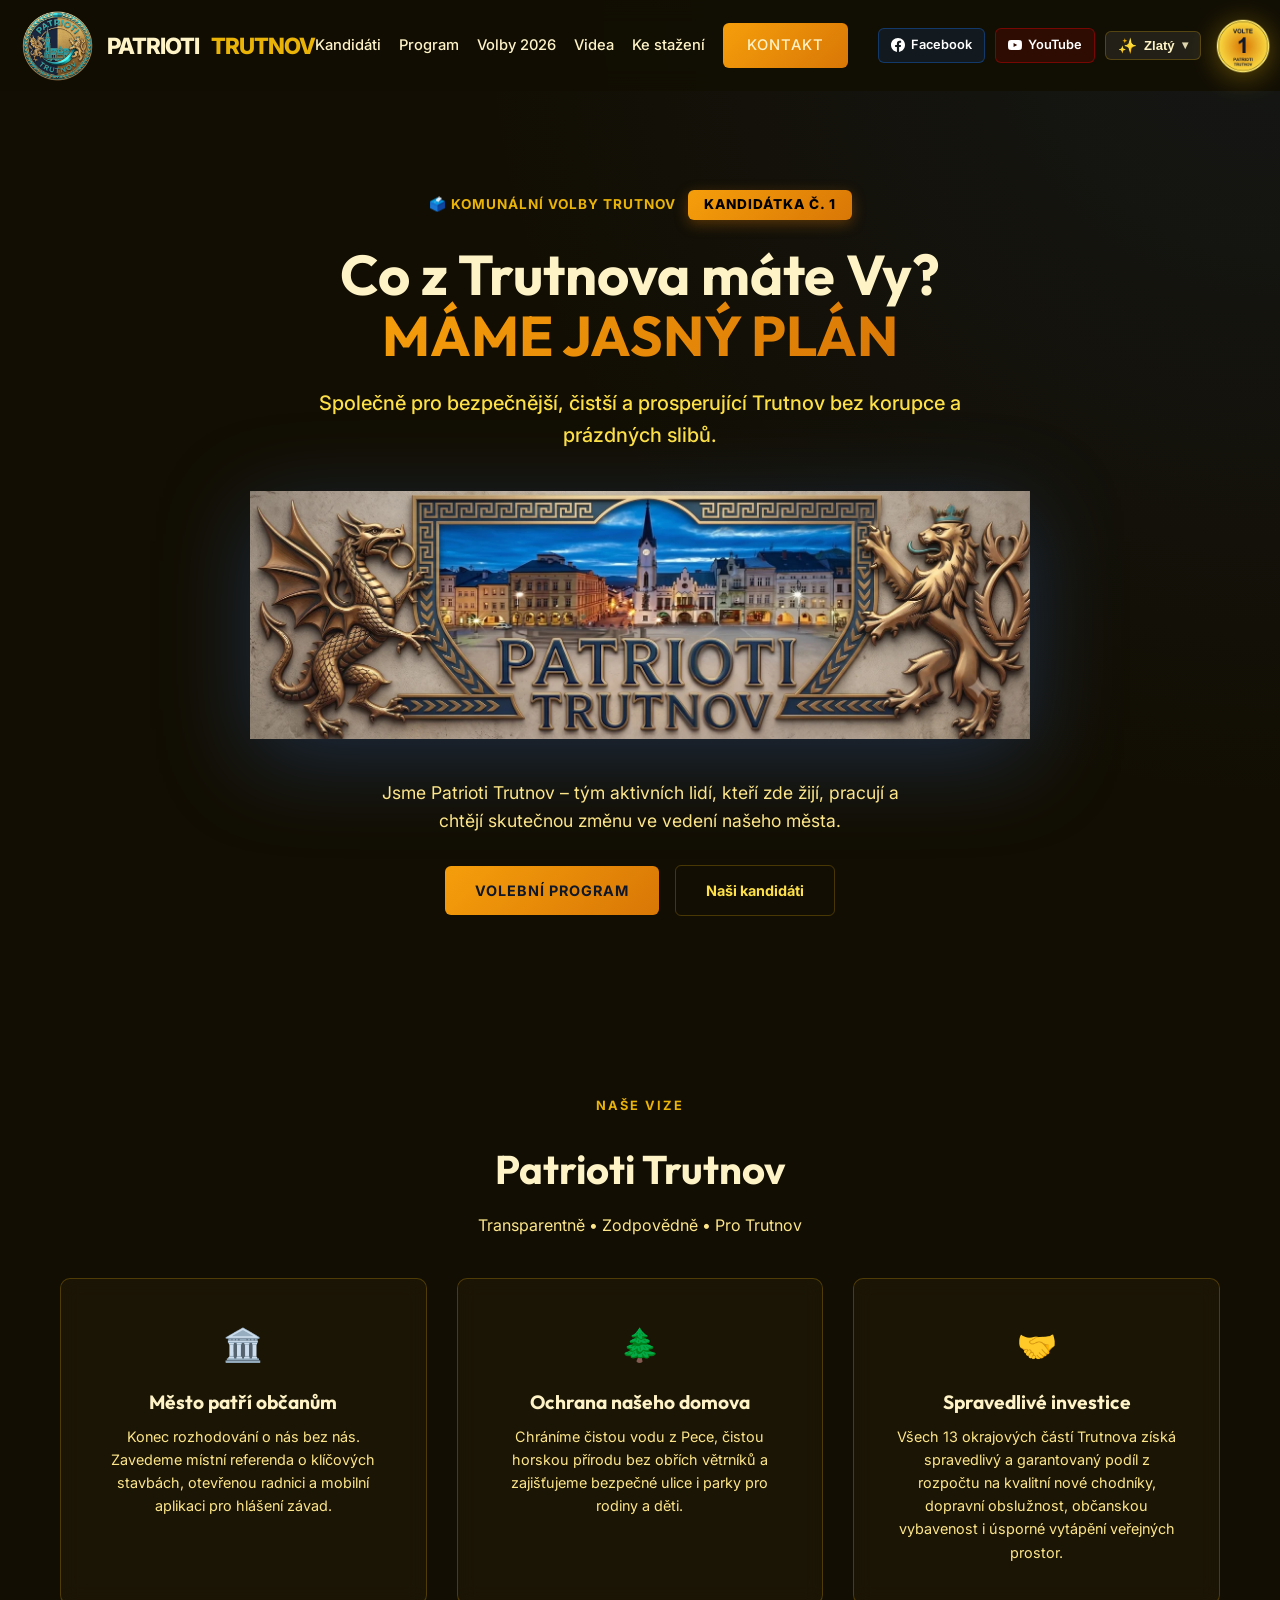
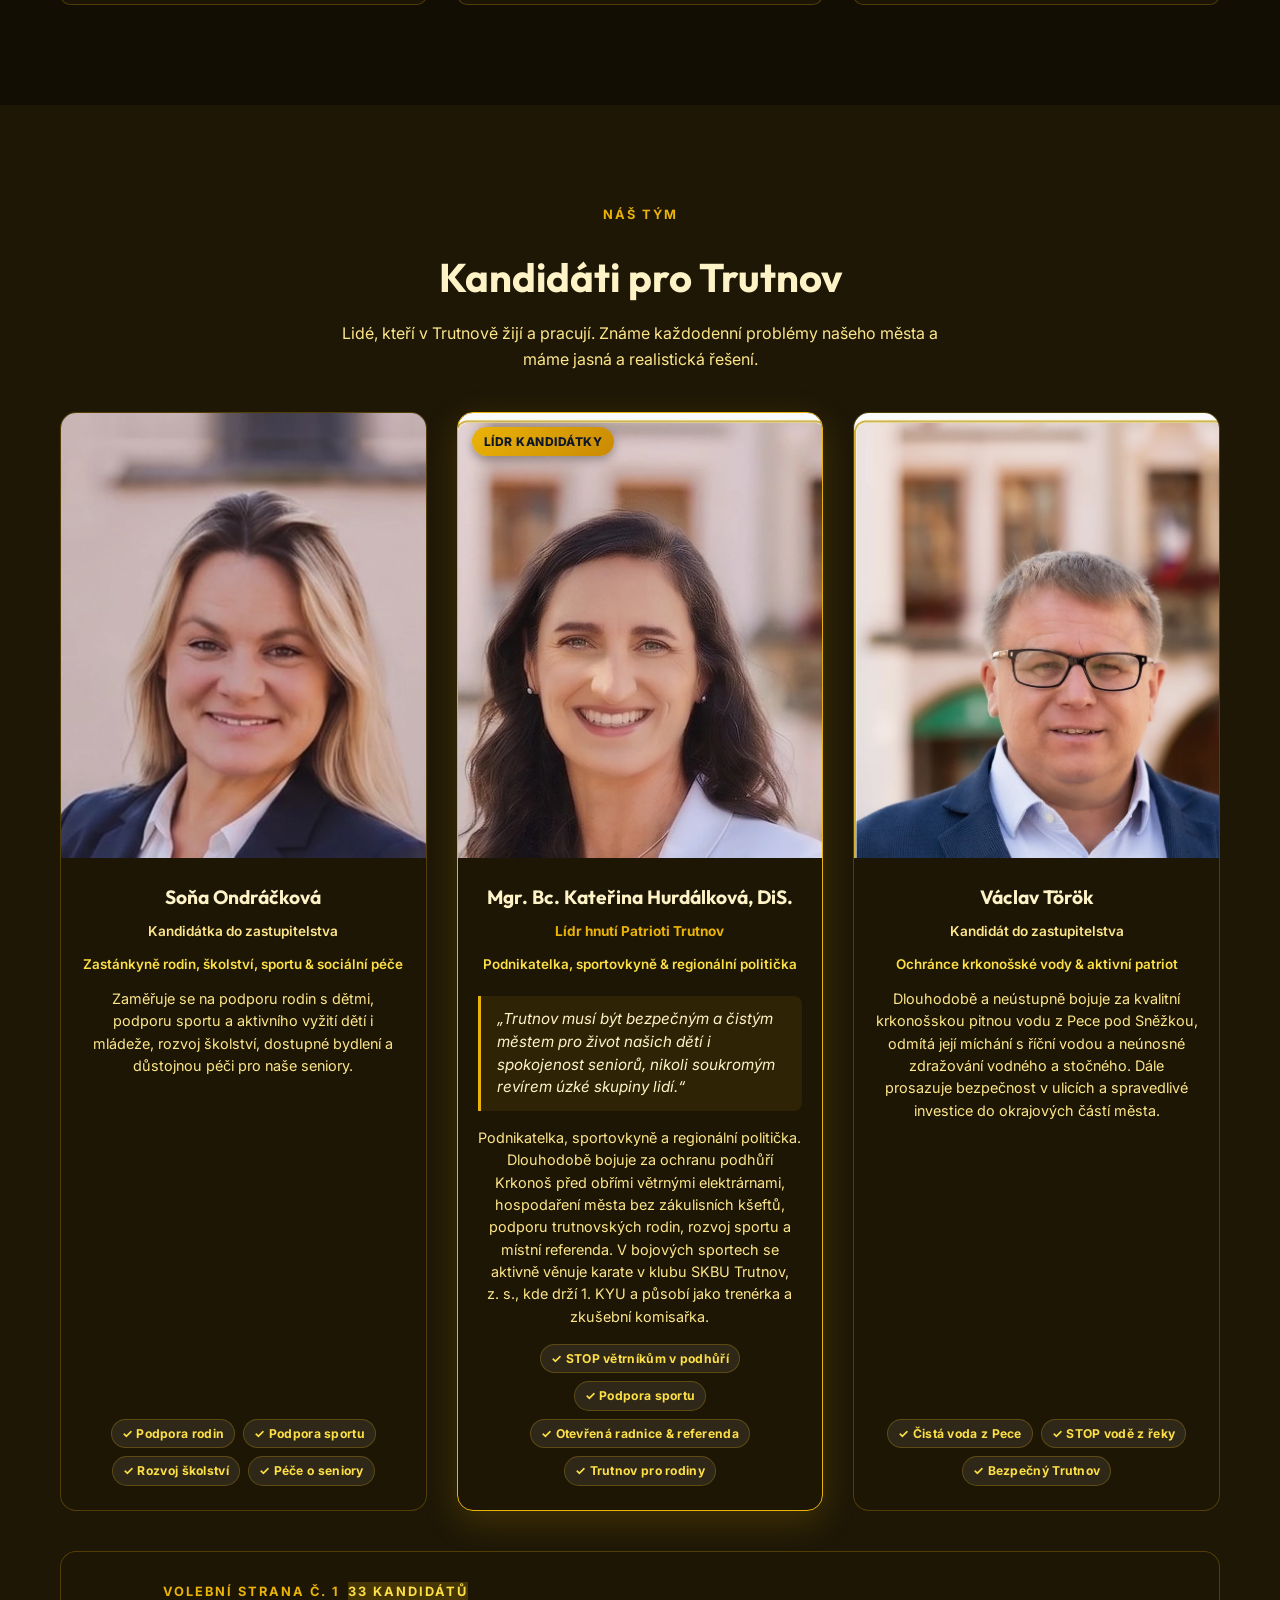
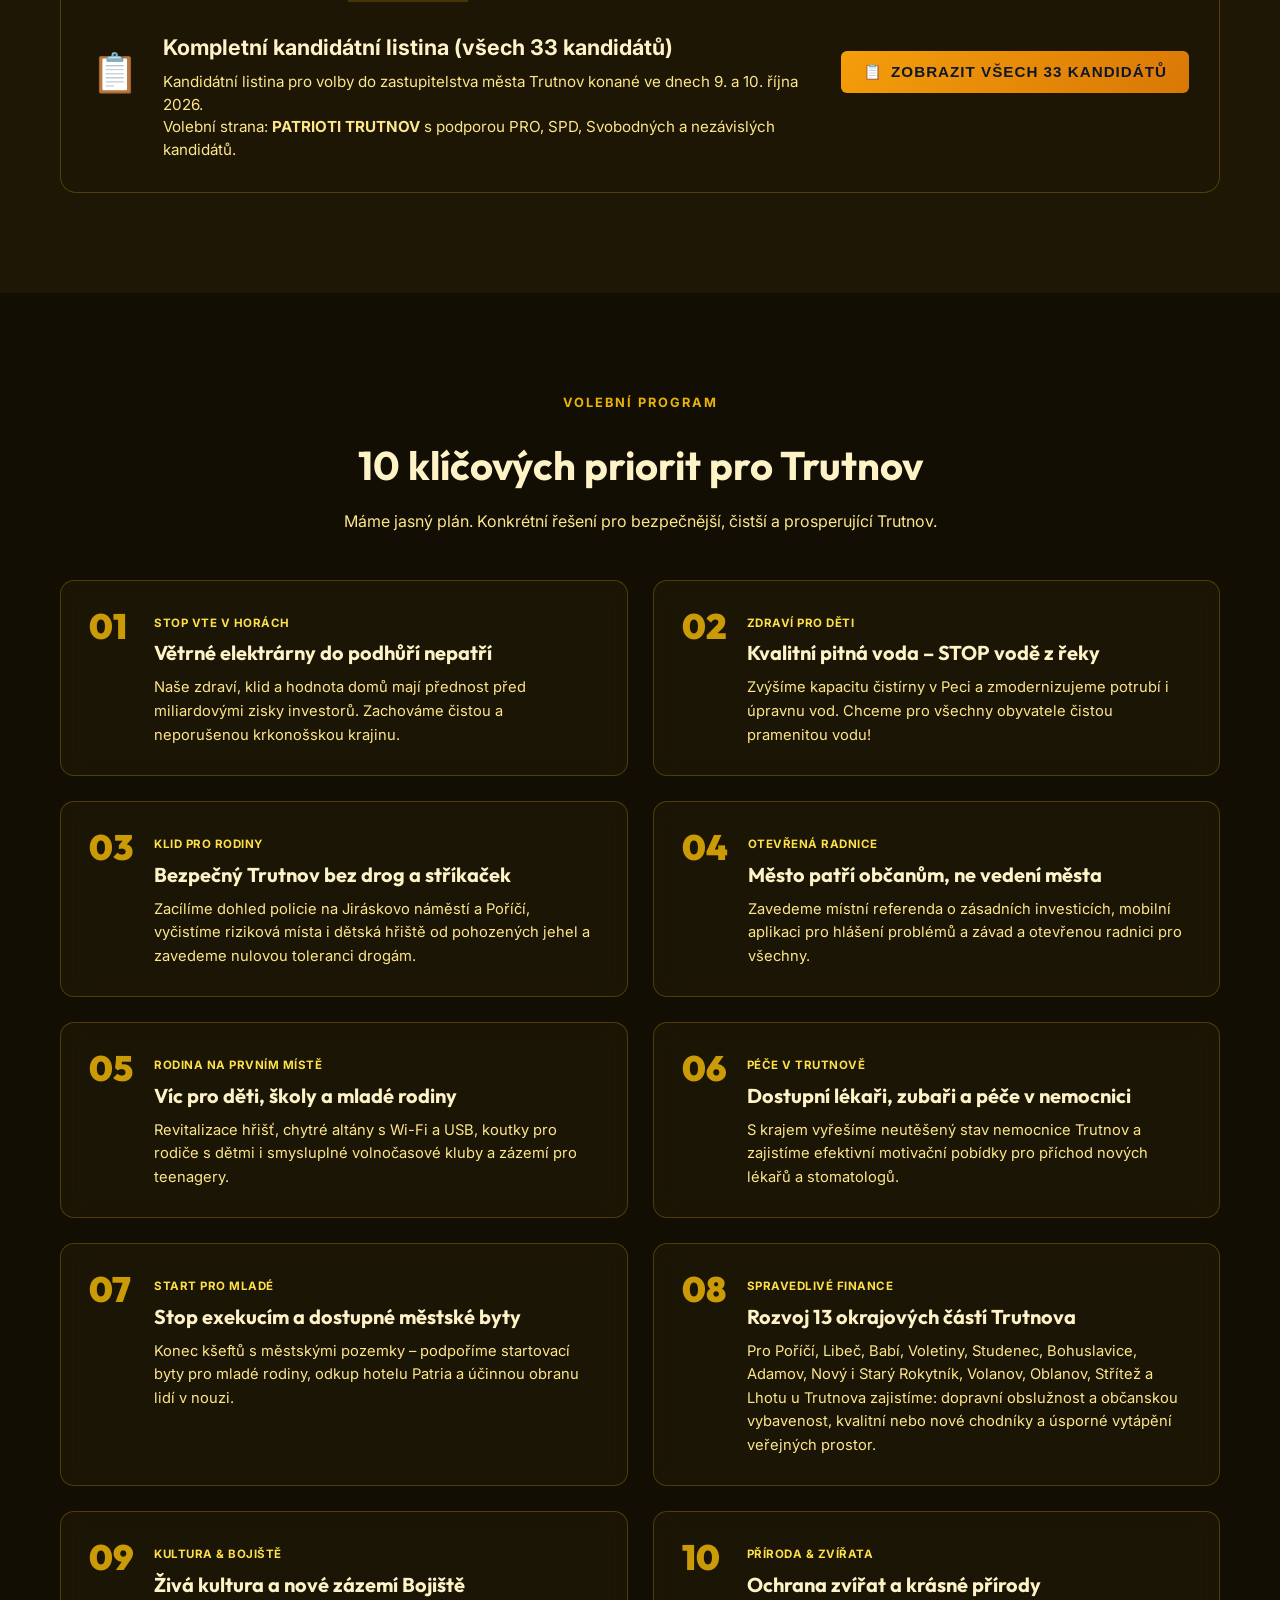
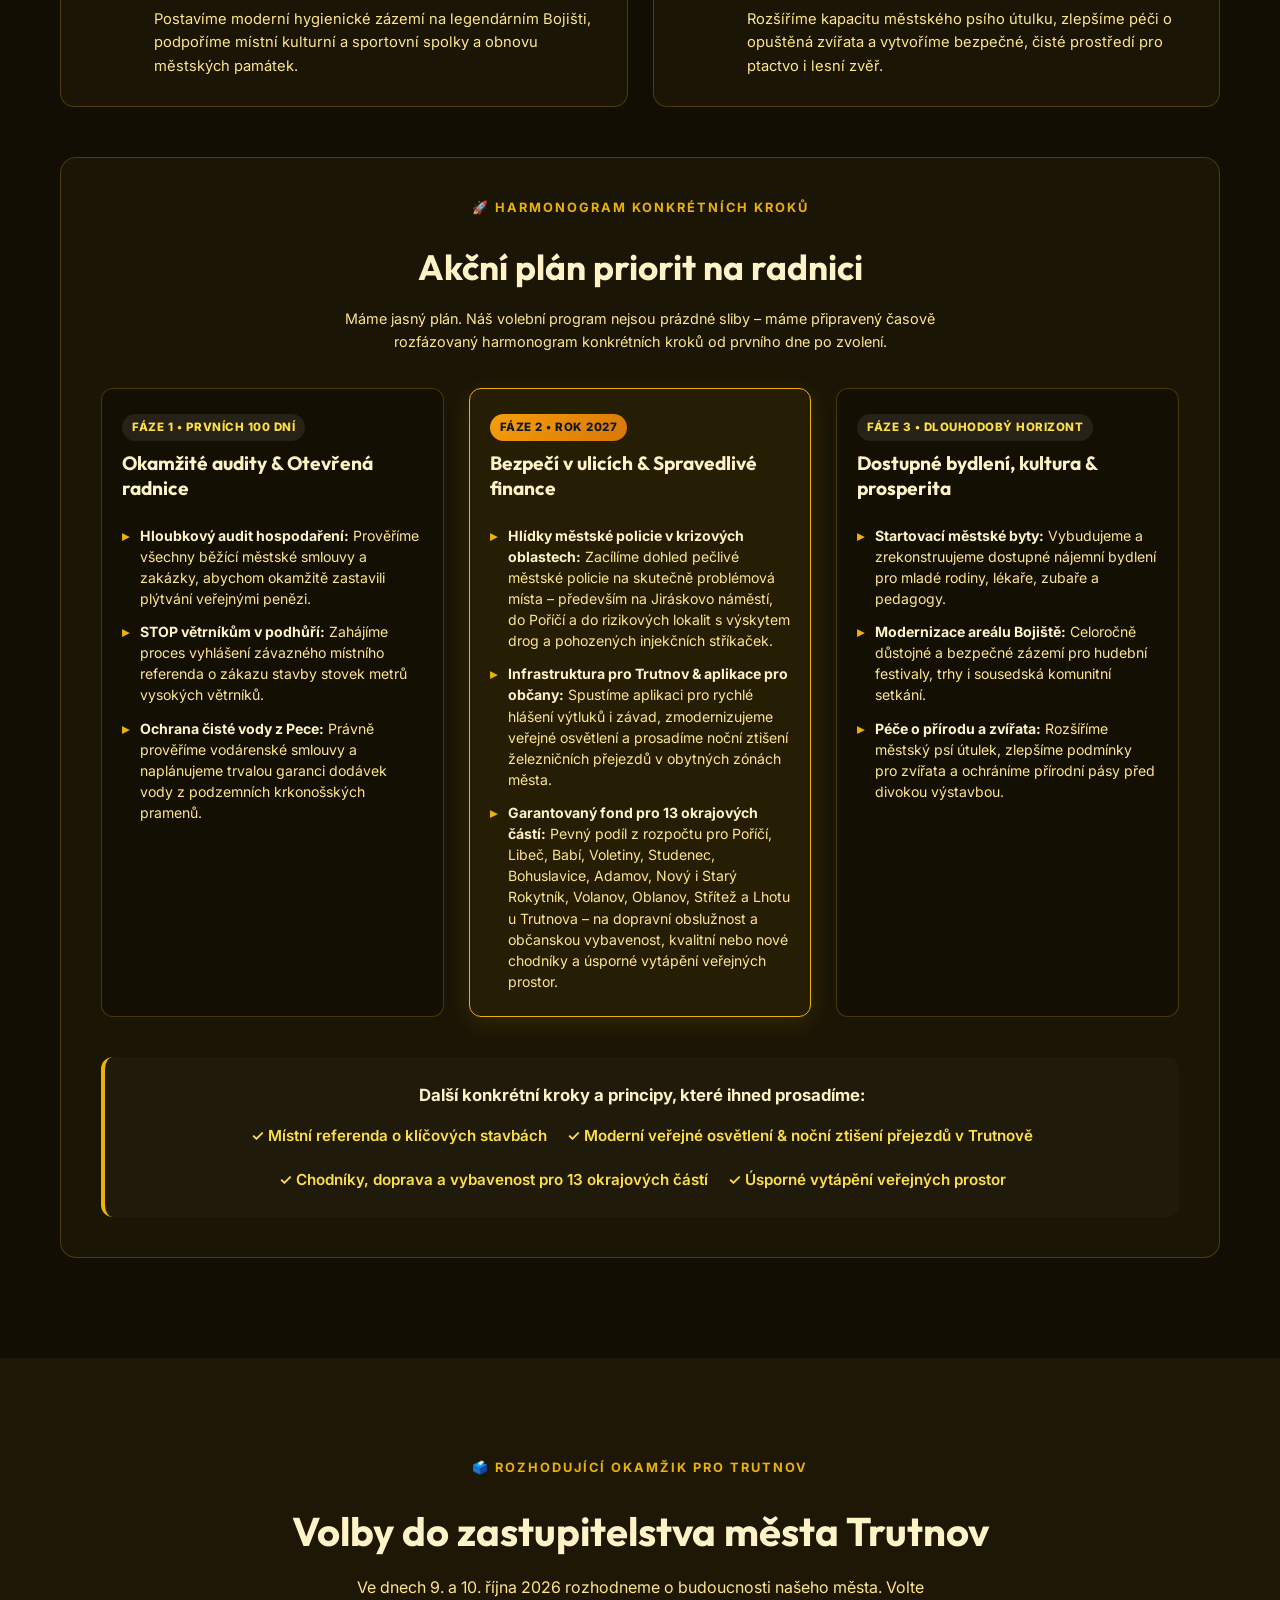
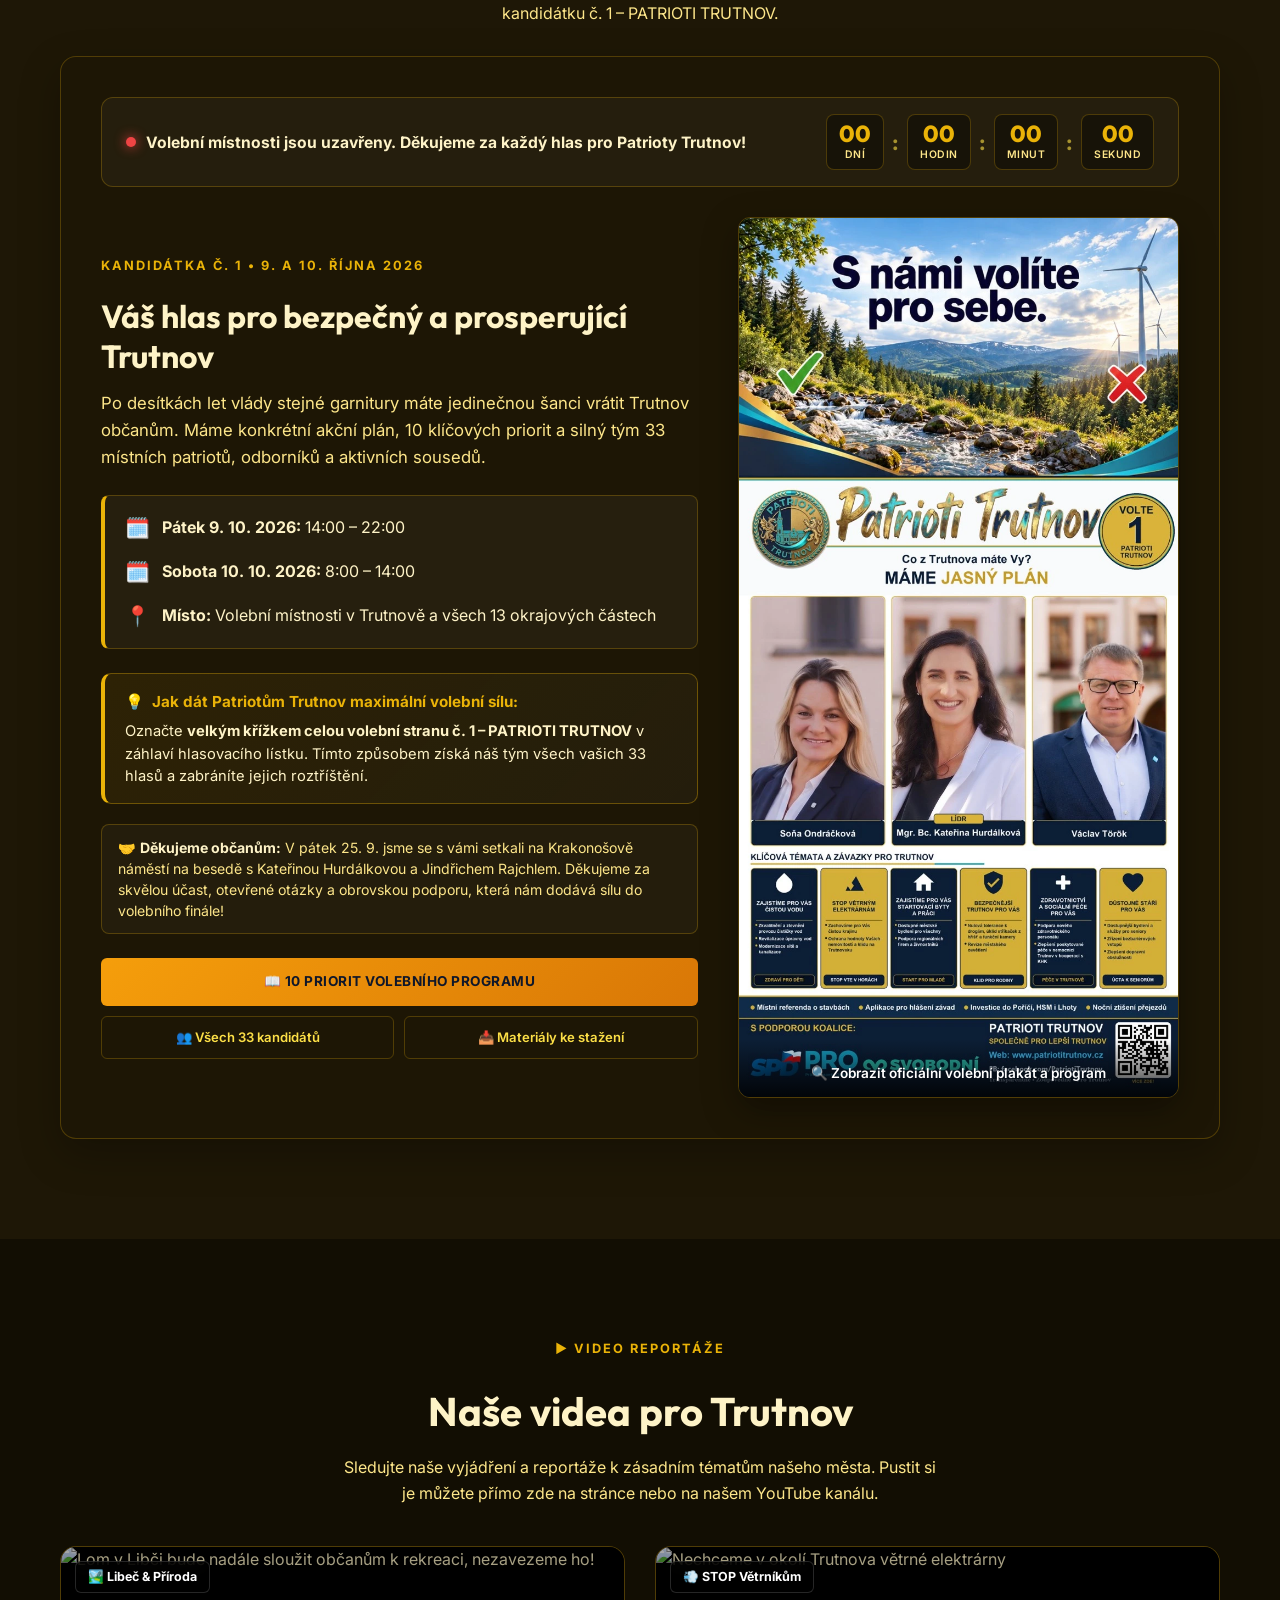
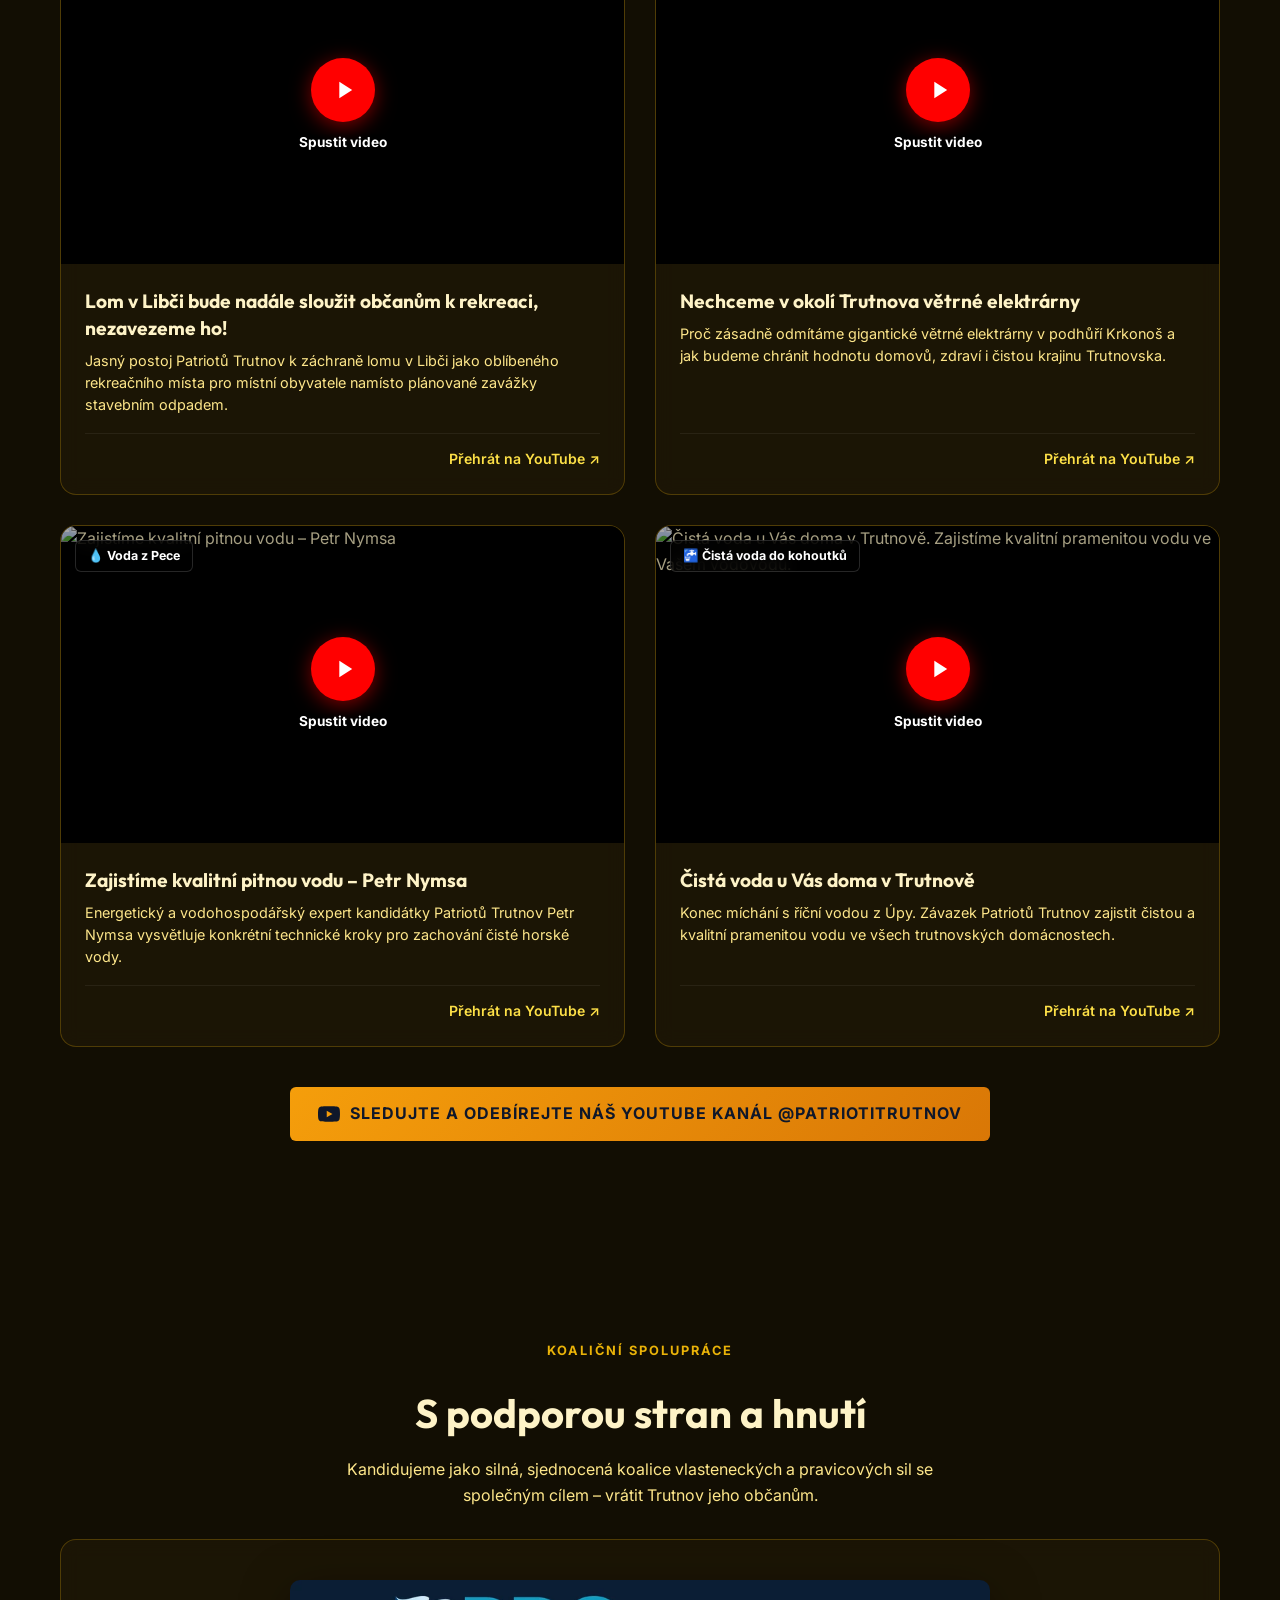
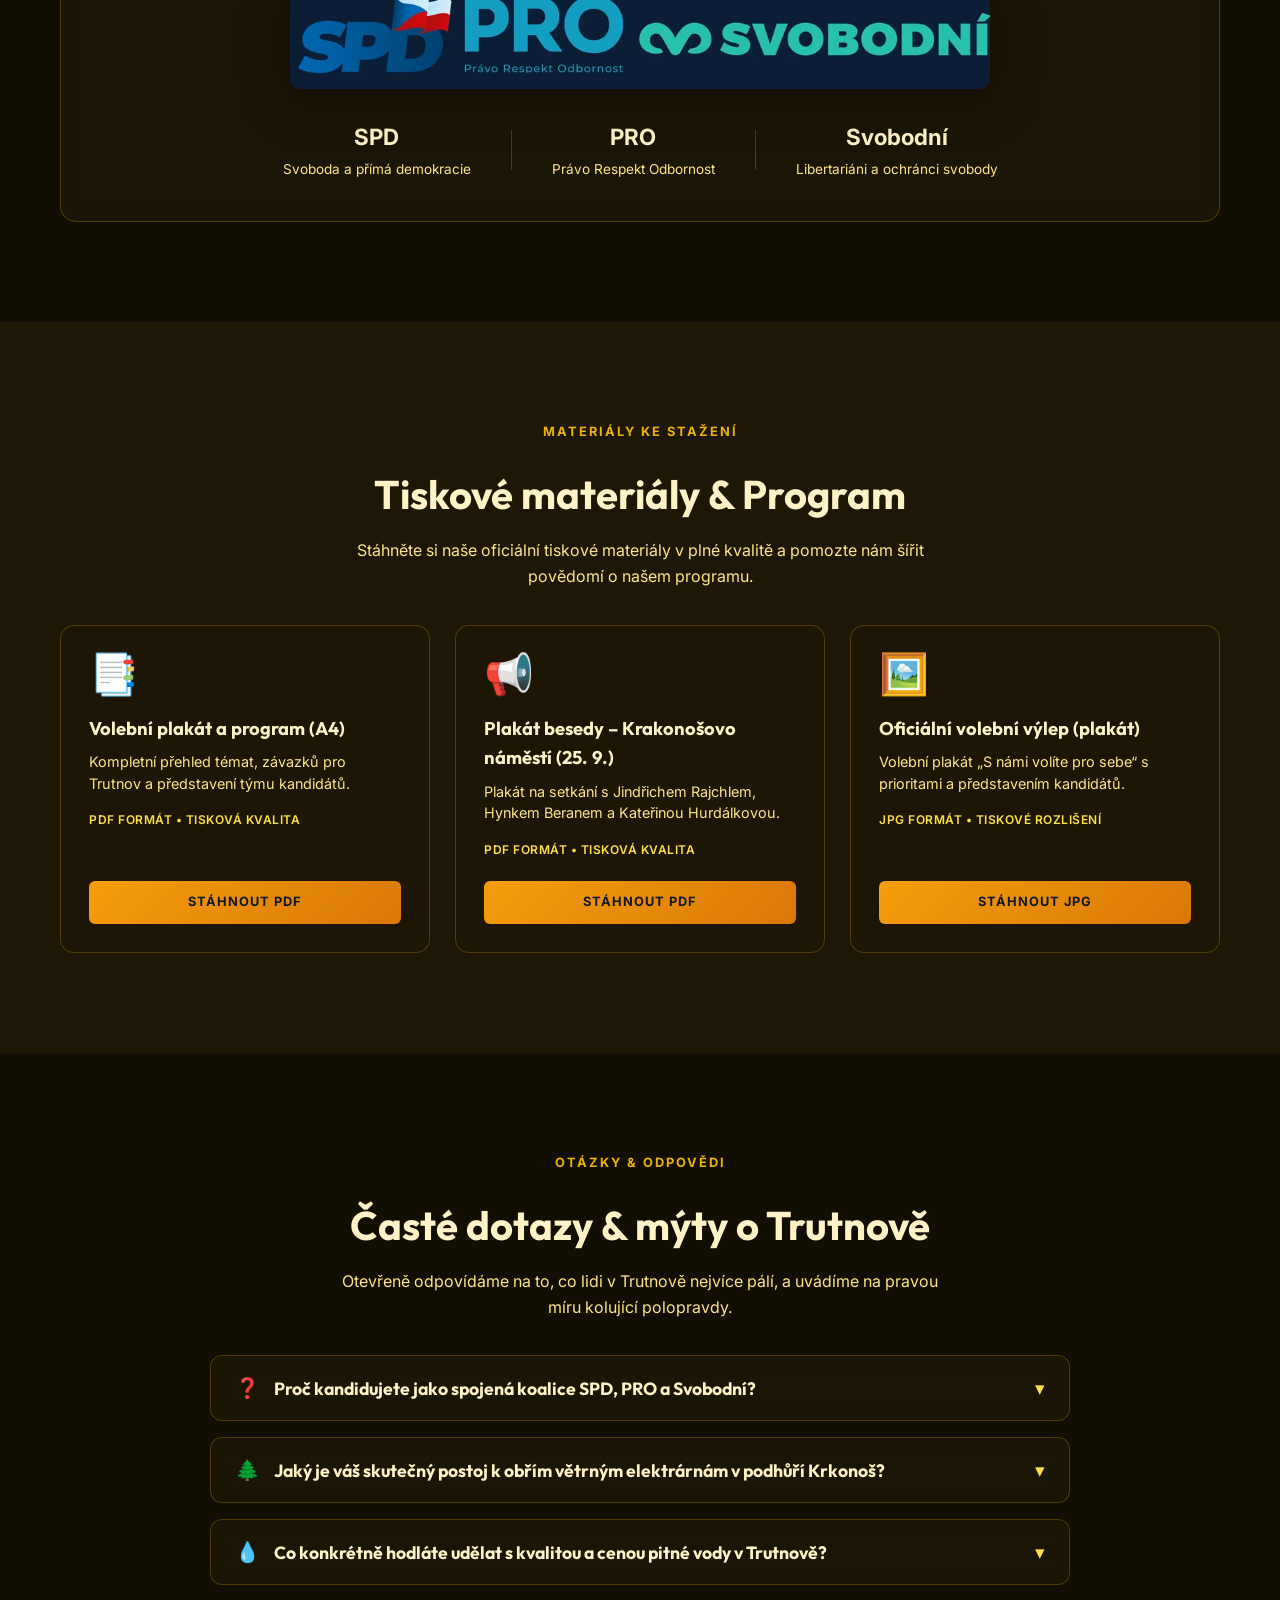
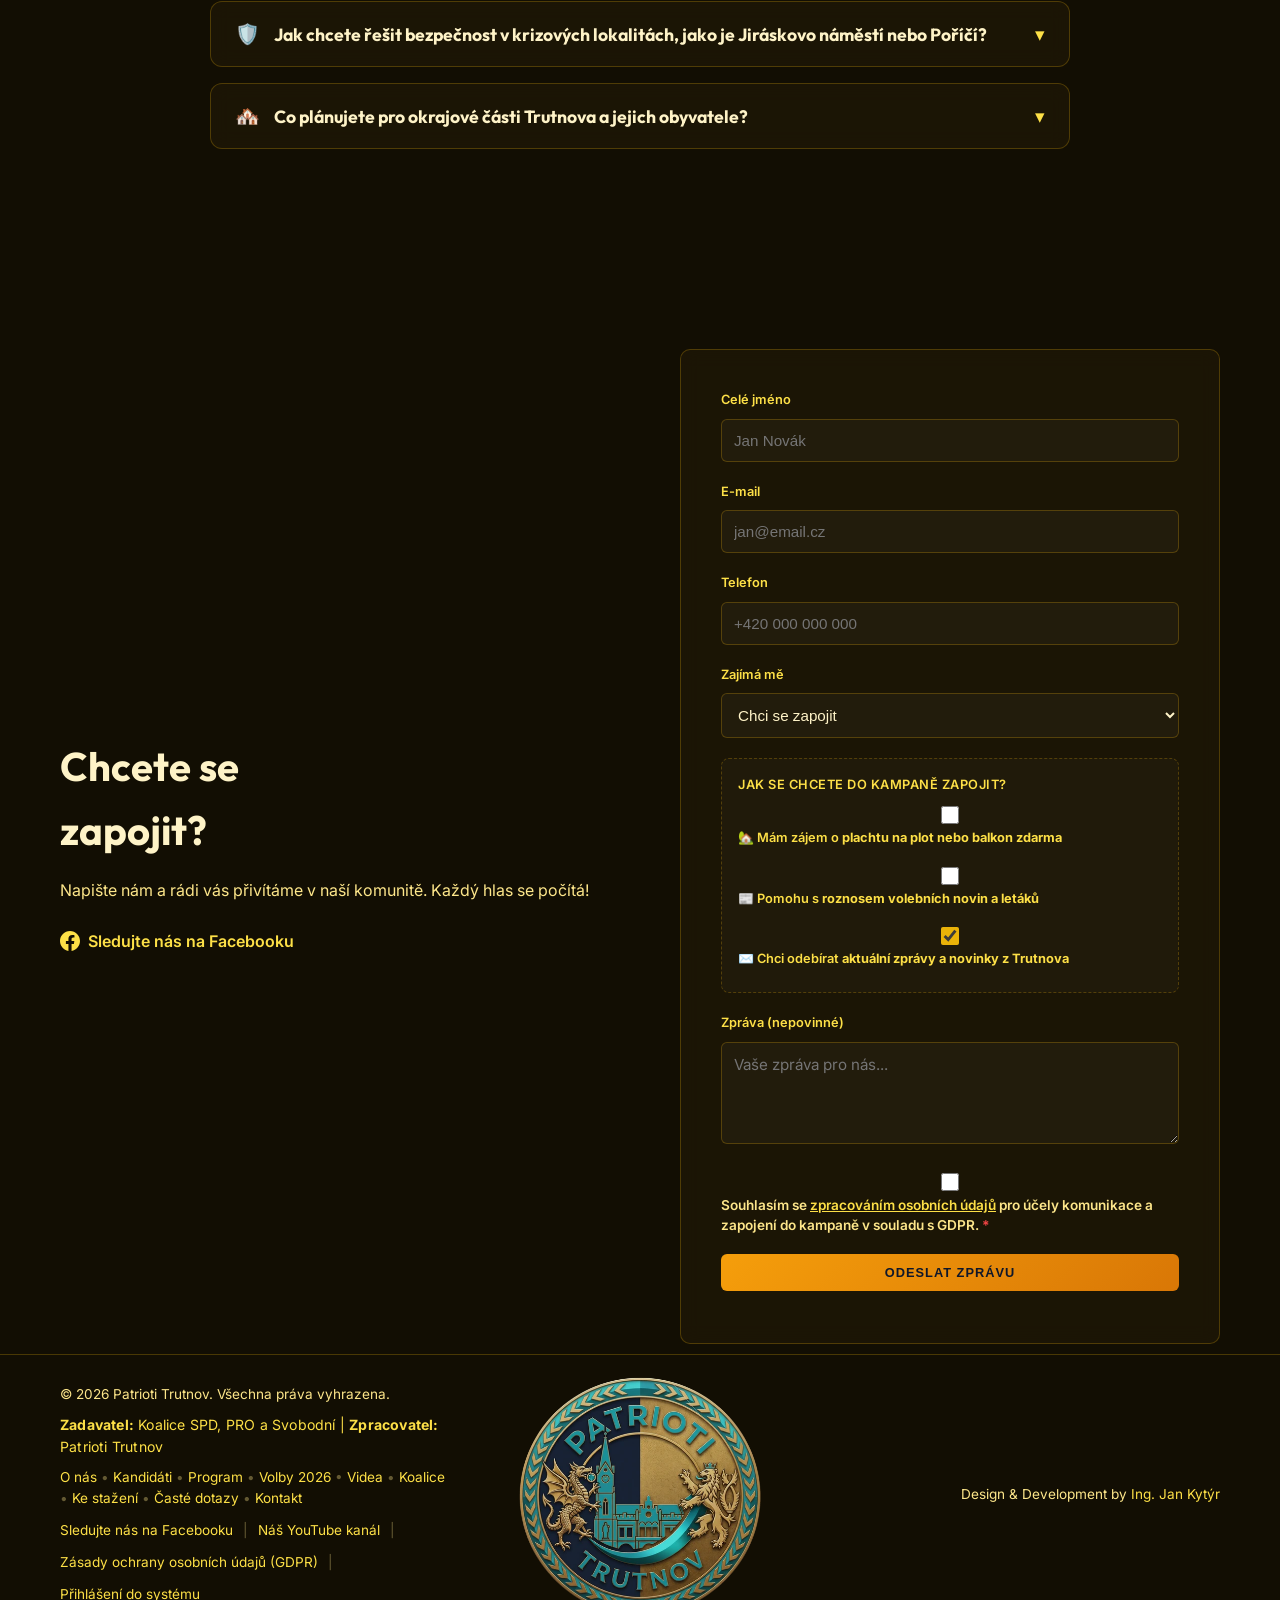
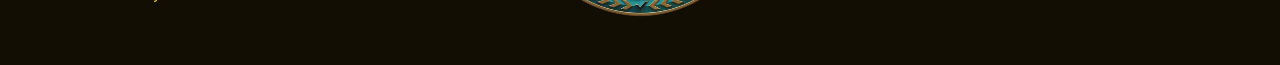
==== wwwroot/index.html @ 9cb8b30f "Zmensit logo na 75px, procistit hlavni menu a zredukovat Hero tlacitka na 2" ====
<!DOCTYPE html>
<html lang="cs">
<head>
    <meta charset="UTF-8">
    <meta name="viewport" content="width=device-width, initial-scale=1.0">
    <title>Patrioti Trutnov | Kandidátka č. 1 – Komunální volby Trutnov</title>
    <meta name="description" content="Oficiální web hnutí Patrioti Trutnov (Kandidátka č. 1). Koalice SPD, PRO a Svobodní. Máme jasný plán pro bezpečný, čistý a prosperující Trutnov.">
    <meta name="keywords" content="Patrioti Trutnov, volby Trutnov, komunální volby Trutnov, kandidátka 1, Kateřina Hurdálková, SPD Trutnov, PRO Trutnov, Svobodní Trutnov, rozvoj Trutnova, program Trutnov">
    <meta name="author" content="Patrioti Trutnov">
    <meta name="robots" content="index, follow">
    <link rel="canonical" href="https://www.patriotitrutnov.cz">
    <link rel="icon" type="image/png" href="img/PatriotiLogoBlack.png">

    <!-- Open Graph / Facebook -->
    <meta property="og:type" content="website">
    <meta property="og:url" content="https://www.patriotitrutnov.cz">
    <meta property="og:title" content="Patrioti Trutnov | Kandidátka č. 1 – Komunální volby Trutnov">
    <meta property="og:description" content="Co z Trutnova máte Vy? Máme jasný plán pro čistou vodu, bezpečné ulice a ochranu podhůří.">
    <meta property="og:image" content="https://www.patriotitrutnov.cz/img/PatriotiBanner.png">
    <meta property="og:image:width" content="1200">
    <meta property="og:image:height" content="630">

    <!-- Twitter -->
    <meta property="twitter:card" content="summary_large_image">
    <meta property="twitter:url" content="https://www.patriotitrutnov.cz">
    <meta property="twitter:title" content="Patrioti Trutnov | Kandidátka č. 1">
    <meta property="twitter:description" content="Co z Trutnova máte Vy? Máme jasný plán pro čistou vodu, bezpečné ulice a ochranu podhůří.">
    <meta property="twitter:image" content="https://www.patriotitrutnov.cz/img/PatriotiBanner.png">

    <!-- Structured Data (JSON-LD) -->
    <script type="application/ld+json">
    {
      "@context": "https://schema.org",
      "@type": "NGO",
      "name": "Patrioti Trutnov",
      "url": "https://www.patriotitrutnov.cz",
      "logo": "https://www.patriotitrutnov.cz/img/PatriotiLogoBlack.png",
      "image": "https://www.patriotitrutnov.cz/img/PatriotiBanner.png",
      "description": "Občanská iniciativa a volební hnutí aktivních lidí pro rozvoj města, kulturu a bezpečný život v Trutnově.",
      "address": {
        "@type": "PostalAddress",
        "addressLocality": "Trutnov",
        "addressRegion": "Královéhradecký kraj",
        "addressCountry": "CZ"
      },
      "sameAs": [
        "https://www.facebook.com/patriotitrutnov"
      ]
    }
    </script>
    <!-- Fonts -->
    <link rel="preconnect" href="https://fonts.googleapis.com">
    <link rel="preconnect" href="https://fonts.gstatic.com" crossorigin>
    <link href="https://fonts.googleapis.com/css2?family=Inter:wght@400;500;600&family=Outfit:wght@700;800&display=swap" rel="stylesheet">
    <!-- CSS -->
    <link rel="stylesheet" href="css/main.css">
    <script>
        (function() {
            const theme = localStorage.getItem('patrioti_theme') || localStorage.getItem('theme') || 'gold';
            document.documentElement.classList.add(theme + '-theme');
        })();
    </script>
</head>
<body>
    <header class="header" id="mainHeader">
        <div class="container header-container">
            <a href="#home" class="logo" title="Patrioti Trutnov - Domů">
                <img src="img/PatriotiLogoBlack.webp" alt="Patrioti Trutnov Logo" class="header-logo-img">
                PATRIOTI<span>TRUTNOV</span>
            </a>
            <button class="nav-toggle" id="navToggle" aria-label="Otevřít menu">
                <span></span>
                <span></span>
                <span></span>
            </button>
            <nav class="nav" id="navMenu">
                <ul class="nav-list">
                    <li><a href="#kandidati">Kandidáti</a></li>
                    <li><a href="#program">Program</a></li>
                    <li><a href="#events">Volby 2026</a></li>
                    <li><a href="#videa">Videa</a></li>
                    <li><a href="#downloads">Ke stažení</a></li>
                    <li><a href="#contact" class="btn-primary">Kontakt</a></li>
                </ul>

                <div class="header-tools">
                    <a href="https://www.facebook.com/patriotitrutnov" target="_blank" rel="noopener noreferrer" class="header-fb-btn" title="Sledujte Patrioti Trutnov na Facebooku" aria-label="Facebook Patrioti Trutnov">
                        <svg class="fb-icon" width="16" height="16" viewBox="0 0 24 24" fill="currentColor"><path d="M24 12.073c0-6.627-5.373-12-12-12s-12 5.373-12 12c0 5.99 4.388 10.954 10.125 11.854v-8.385H7.078v-3.47h3.047V9.43c0-3.007 1.792-4.669 4.533-4.669 1.312 0 2.686.235 2.686.235v2.953H15.83c-1.491 0-1.956.925-1.956 1.874v2.25h3.328l-.532 3.47h-2.796v8.385C19.612 23.027 24 18.062 24 12.073z"/></svg>
                        <span class="fb-label">Facebook</span>
                    </a>
                    <a href="https://www.youtube.com/@patriotitrutnov" target="_blank" rel="noopener noreferrer" class="header-yt-btn" title="Sledujte Patrioti Trutnov na YouTube" aria-label="YouTube Patrioti Trutnov">
                        <svg class="yt-icon" width="16" height="16" viewBox="0 0 24 24" fill="currentColor"><path d="M23.498 6.186a3.016 3.016 0 0 0-2.122-2.136C19.505 3.545 12 3.545 12 3.545s-7.505 0-9.377.505A3.017 3.017 0 0 0 .502 6.186C0 8.07 0 12 0 12s0 3.93.502 5.814a3.016 3.016 0 0 0 2.122 2.136c1.871.505 9.376.505 9.376.505s7.505 0 9.377-.505a3.015 3.015 0 0 0 2.122-2.136C24 15.93 24 12 24 12s0-3.93-.502-5.814zM9.545 15.568V8.432L15.818 12l-6.273 3.568z"/></svg>
                        <span class="yt-label">YouTube</span>
                    </a>

                    <!-- Rozbalovací výběr motivů (Theme Dropdown) -->
                    <div class="theme-dropdown" id="themeDropdown">
                        <button type="button" class="theme-dropdown-trigger" id="themeDropdownTrigger" aria-haspopup="true" aria-expanded="false" title="Změnit barevný motiv vzhledu">
                            <span class="theme-current-icon" id="themeCurrentIcon">✨</span>
                            <span class="theme-current-name" id="themeCurrentName">Zlatý</span>
                            <span class="theme-dropdown-arrow">▾</span>
                        </button>
                        <div class="theme-dropdown-menu" id="themeDropdownMenu" role="menu">
                            <button type="button" class="theme-dropdown-item" data-theme="patrioti" role="menuitem">
                                <span class="theme-icon">🛡️</span>
                                <span class="theme-text">Patrioti</span>
                            </button>
                            <button type="button" class="theme-dropdown-item active" data-theme="gold" role="menuitem">
                                <span class="theme-icon">✨</span>
                                <span class="theme-text">Zlatý</span>
                            </button>
                            <button type="button" class="theme-dropdown-item" data-theme="dark" role="menuitem">
                                <span class="theme-icon">🌙</span>
                                <span class="theme-text">Tmavý</span>
                            </button>
                            <button type="button" class="theme-dropdown-item" data-theme="light" role="menuitem">
                                <span class="theme-icon">☀️</span>
                                <span class="theme-text">Světlý</span>
                            </button>
                            <button type="button" class="theme-dropdown-item" data-theme="red" role="menuitem">
                                <span class="theme-icon">🔥</span>
                                <span class="theme-text">Plamen</span>
                            </button>
                            <button type="button" class="theme-dropdown-item" data-theme="green" role="menuitem">
                                <span class="theme-icon">🌲</span>
                                <span class="theme-text">Les</span>
                            </button>
                            <button type="button" class="theme-dropdown-item" data-theme="water" role="menuitem">
                                <span class="theme-icon">💧</span>
                                <span class="theme-text">Voda</span>
                            </button>
                        </div>
                    </div>
                </div>
            </nav>
            <a href="#kandidati" class="header-volte-badge" title="Volte č. 1 – Patrioti Trutnov">
                <img src="img/volte_1_badge.webp" alt="Volte č. 1 Patrioti Trutnov">
            </a>
        </div>
    </header>

    <main>
        <section id="home" class="hero">
            <div class="container hero-vertical">
                <div class="hero-top-content reveal">
                    <div class="hero-badges-row">
                        <span class="badge">🗳️ Komunální volby Trutnov</span>
                        <span class="badge badge-gold">KANDIDÁTKA Č. 1</span>
                    </div>
                    <h1 class="hero-title">Co z Trutnova máte Vy?<br><span class="text-accent">MÁME JASNÝ PLÁN</span></h1>
                    <p class="hero-lead-text">Společně pro bezpečnější, čistší a prosperující Trutnov bez korupce a prázdných slibů.</p>
                </div>
                <div class="hero-banner-container reveal">
                    <img src="img/PatriotiBanner.webp" alt="Patrioti Trutnov Banner" class="hero-banner-img">
                </div>
                <div class="hero-bottom-content reveal">
                    <p class="hero-desc">Jsme Patrioti Trutnov – tým aktivních lidí, kteří zde žijí, pracují a chtějí skutečnou změnu ve vedení našeho města.</p>
                    <div class="hero-actions">
                        <a href="#program" class="btn-primary">Volební program</a>
                        <a href="#kandidati" class="btn-secondary">Naši kandidáti</a>
                    </div>
                </div>
            </div>
        </section>

        <section id="about" class="section">
            <div class="container reveal">
                <div class="section-header text-center">
                    <span class="badge">Naše vize</span>
                    <h2 class="title">Patrioti Trutnov</h2>
                    <p class="subtitle">Transparentně • Zodpovědně • Pro Trutnov</p>
                </div>
                <div class="about-grid">
                    <div class="glass-card text-center">
                        <div class="icon">🏛️</div>
                        <h3>Město patří občanům</h3>
                        <p>Konec rozhodování o nás bez nás. Zavedeme místní referenda o klíčových stavbách, otevřenou radnici a mobilní aplikaci pro hlášení závad.</p>
                    </div>
                    <div class="glass-card text-center">
                        <div class="icon">🌲</div>
                        <h3>Ochrana našeho domova</h3>
                        <p>Chráníme čistou vodu z Pece, čistou horskou přírodu bez obřích větrníků a zajišťujeme bezpečné ulice i parky pro rodiny a děti.</p>
                    </div>
                    <div class="glass-card text-center">
                        <div class="icon">🤝</div>
                        <h3>Spravedlivé investice</h3>
                        <p>Všech 13 okrajových částí Trutnova získá spravedlivý a garantovaný podíl z rozpočtu na kvalitní nové chodníky, dopravní obslužnost, občanskou vybavenost i úsporné vytápění veřejných prostor.</p>
                    </div>
                </div>
            </div>
        </section>

        <!-- Kandidáti -->
        <section id="kandidati" class="section highlight">
            <div class="container reveal">
                <div class="section-header text-center">
                    <span class="badge">Náš tým</span>
                    <h2 class="title">Kandidáti pro Trutnov</h2>
                    <p class="subtitle">Lidé, kteří v Trutnově žijí a pracují. Známe každodenní problémy našeho města a máme jasná a realistická řešení.</p>
                </div>

                <div class="candidates-grid">
                    <!-- Candidate 1: Sona Ondrackova -->
                    <div class="candidate-card glass-card">
                        <div class="candidate-photo-wrapper">
                            <img src="img/kandidati/sona_ondrackova.webp" alt="Soňa Ondráčková - Kandidátka Patrioti Trutnov" class="candidate-photo">
                        </div>
                        <div class="candidate-body">
                            <h3 class="candidate-name">Soňa Ondráčková</h3>
                            <div class="candidate-tag">Kandidátka do zastupitelstva</div>
                            <div class="candidate-profession">Zastánkyně rodin, školství, sportu & sociální péče</div>
                            <p class="candidate-focus">
                                Zaměřuje se na podporu rodin s dětmi, podporu sportu a aktivního vyžití dětí i mládeže, rozvoj školství, dostupné bydlení a důstojnou péči pro naše seniory.
                            </p>
                            <div class="candidate-priorities">
                                <span class="p-tag">✓ Podpora rodin</span>
                                <span class="p-tag">✓ Podpora sportu</span>
                                <span class="p-tag">✓ Rozvoj školství</span>
                                <span class="p-tag">✓ Péče o seniory</span>
                            </div>
                        </div>
                    </div>

                    <!-- Candidate 2: Mgr. Bc. Katerina Hurdalkova, DiS. (LIDR) -->
                    <div class="candidate-card glass-card candidate-leader">
                        <div class="leader-badge">LÍDR KANDIDÁTKY</div>
                        <div class="candidate-photo-wrapper">
                            <img src="img/kandidati/katerina_hurdalkova.webp" alt="Mgr. Bc. Kateřina Hurdálková, DiS. - Lídr Patrioti Trutnov" class="candidate-photo">
                        </div>
                        <div class="candidate-body">
                            <h3 class="candidate-name">Mgr. Bc. Kateřina Hurdálková, DiS.</h3>
                            <div class="candidate-tag candidate-tag-leader">Lídr hnutí Patrioti Trutnov</div>
                            <div class="candidate-profession">Podnikatelka, sportovkyně & regionální politička</div>
                            <blockquote class="leader-quote">
                                „Trutnov musí být bezpečným a čistým městem pro život našich dětí i spokojenost seniorů, nikoli soukromým revírem úzké skupiny lidí.“
                            </blockquote>
                            <p class="candidate-focus">
                                Podnikatelka, sportovkyně a regionální politička. Dlouhodobě bojuje za ochranu podhůří Krkonoš před obřími větrnými elektrárnami, hospodaření města bez zákulisních kšeftů, podporu trutnovských rodin, rozvoj sportu a místní referenda. V bojových sportech se aktivně věnuje karate v klubu SKBU Trutnov, z.&nbsp;s., kde drží 1.&nbsp;KYU a působí jako trenérka a zkušební komisařka.
                            </p>
                            <div class="candidate-priorities">
                                <span class="p-tag">✓ STOP větrníkům v podhůří</span>
                                <span class="p-tag">✓ Podpora sportu</span>
                                <span class="p-tag">✓ Otevřená radnice & referenda</span>
                                <span class="p-tag">✓ Trutnov pro rodiny</span>
                            </div>
                        </div>
                    </div>

                    <!-- Candidate 3: Vaclav Torok -->
                    <div class="candidate-card glass-card">
                        <div class="candidate-photo-wrapper">
                            <img src="img/kandidati/vaclav_torok.webp" alt="Václav Török - Kandidát Patrioti Trutnov" class="candidate-photo">
                        </div>
                        <div class="candidate-body">
                            <h3 class="candidate-name">Václav Török</h3>
                            <div class="candidate-tag">Kandidát do zastupitelstva</div>
                            <div class="candidate-profession">Ochránce krkonošské vody & aktivní patriot</div>
                            <p class="candidate-focus">
                                Dlouhodobě a neústupně bojuje za kvalitní krkonošskou pitnou vodu z Pece pod Sněžkou, odmítá její míchání s říční vodou a neúnosné zdražování vodného a stočného. Dále prosazuje bezpečnost v ulicích a spravedlivé investice do okrajových částí města.
                            </p>
                            <div class="candidate-priorities">
                                <span class="p-tag">✓ Čistá voda z Pece</span>
                                <span class="p-tag">✓ STOP vodě z řeky</span>
                                <span class="p-tag">✓ Bezpečný Trutnov</span>
                            </div>
                        </div>
                    </div>
                </div>

                <!-- Kompletní kandidátní listina (všech 33 kandidátů) -->
                <div class="candidates-full-wrapper glass-card reveal" id="kandidatka">
                    <div class="candidates-full-header">
                        <div class="notice-icon">📋</div>
                        <div class="notice-body">
                            <div class="kandidatka-badge-row">
                                <span class="badge">Volební strana č. 1</span>
                                <span class="badge badge-accent">33 kandidátů</span>
                            </div>
                            <h4>Kompletní kandidátní listina (všech 33 kandidátů)</h4>
                            <p>Kandidátní listina pro volby do zastupitelstva města Trutnov konané ve dnech 9. a 10. října 2026.<br class="hide-mobile">
                            Volební strana: <strong>PATRIOTI TRUTNOV</strong> s&nbsp;podporou PRO, SPD, Svobodných a nezávislých kandidátů.</p>
                        </div>
                        <div class="notice-action">
                            <button type="button" id="toggleCandidatesBtn" class="btn-primary" onclick="toggleCandidatesList()">
                                <span class="btn-icon">📋</span>
                                <span class="btn-text">Zobrazit všech 33 kandidátů</span>
                            </button>
                        </div>
                    </div>

                    <!-- Rozbalovací obsah kandidátky -->
                    <div id="candidatesFullContent" class="candidates-full-content collapsed">
                        <!-- Ovládací lišta: vyhledávání a filtry městských částí -->
                        <div class="candidates-controls">
                            <div class="candidates-search-box">
                                <span class="search-icon">🔍</span>
                                <input type="text" id="candidateSearchInput" placeholder="Hledat kandidáta, profesi nebo část města..." oninput="filterCandidates()" autocomplete="off">
                                <button type="button" id="candidateSearchClear" class="search-clear-btn" onclick="clearCandidateSearch()" aria-label="Vymazat hledání" style="display:none;">✕</button>
                            </div>
                            <div class="candidates-filter-chips">
                                <button type="button" class="filter-chip active" data-filter="all" onclick="setCandidateFilter('all')">Všichni (33)</button>
                                <button type="button" class="filter-chip" data-filter="Kryblice" onclick="setCandidateFilter('Kryblice')">Kryblice</button>
                                <button type="button" class="filter-chip" data-filter="Předměstí" onclick="setCandidateFilter('Předměstí')">Předměstí</button>
                                <button type="button" class="filter-chip" data-filter="Poříčí" onclick="setCandidateFilter('Poříčí')">Poříčí</button>
                                <button type="button" class="filter-chip" data-filter="Horní Staré Město" onclick="setCandidateFilter('Horní Staré Město')">Horní Staré Město</button>
                                <button type="button" class="filter-chip" data-filter="Vnitřní Město" onclick="setCandidateFilter('Vnitřní Město')">Vnitřní Město</button>
                                <button type="button" class="filter-chip" data-filter="ostatní" onclick="setCandidateFilter('ostatní')">Ostatní části</button>
                            </div>
                        </div>

                        <!-- Počet nalezených záznamů -->
                        <div class="candidates-meta-bar">
                            <span id="candidatesCountInfo">Zobrazeno <strong>33</strong> kandidátů</span>
                            <span class="candidates-sort-hint">Oficiální pořadí na hlasovacím lístku</span>
                        </div>

                        <!-- Tabulka kandidátů -->
                        <div class="candidates-table-container">
                            <table class="candidates-table" id="candidatesTable">
                                <thead>
                                    <tr>
                                        <th class="col-num">#</th>
                                        <th class="col-name">Jméno a příjmení</th>
                                        <th class="col-age">Věk</th>
                                        <th class="col-occ">Povolání</th>
                                        <th class="col-loc">Část obce</th>
                                        <th class="col-party">Příslušnost / Navržen</th>
                                    </tr>
                                </thead>
                                <tbody>
                                    <tr class="candidate-row candidate-leader-row" data-num="1" data-name="mgr. bc. kateřina hurdálková" data-occ="osvč – majitelka čistírny" data-loc="vnitřní město" data-loc-group="Vnitřní Město">
                                        <td class="col-num"><span class="num-badge">1</span></td>
                                        <td class="col-name"><div class="name-wrapper"><strong>Mgr. Bc. Kateřina Hurdálková</strong> <span class="leader-mini-badge">Lídr</span></div></td>
                                        <td class="col-age">48</td>
                                        <td class="col-occ">OSVČ – majitelka čistírny</td>
                                        <td class="col-loc"><span class="loc-tag">Vnitřní Město</span></td>
                                        <td class="col-party"><span class="badge-party badge-pro" title="PRO Právo Respekt Odbornost / navržen PRO Právo Respekt Odbornost">PRO</span></td>
                                    </tr>
                                    <tr class="candidate-row candidate-leader-row" data-num="2" data-name="soňa ondráčková" data-occ="sociální pracovnice" data-loc="kryblice" data-loc-group="Kryblice">
                                        <td class="col-num"><span class="num-badge">2</span></td>
                                        <td class="col-name"><div class="name-wrapper"><strong>Soňa Ondráčková</strong></div></td>
                                        <td class="col-age">46</td>
                                        <td class="col-occ">sociální pracovnice</td>
                                        <td class="col-loc"><span class="loc-tag">Kryblice</span></td>
                                        <td class="col-party"><span class="badge-party badge-spd" title="Svoboda a přímá demokracie (SPD) / navržen Svoboda a přímá demokracie (SPD)">SPD</span></td>
                                    </tr>
                                    <tr class="candidate-row candidate-leader-row" data-num="3" data-name="václav török" data-occ="ředitel chráněné dílny" data-loc="střední předměstí" data-loc-group="Předměstí">
                                        <td class="col-num"><span class="num-badge">3</span></td>
                                        <td class="col-name"><div class="name-wrapper"><strong>Václav Török</strong></div></td>
                                        <td class="col-age">53</td>
                                        <td class="col-occ">ředitel chráněné dílny</td>
                                        <td class="col-loc"><span class="loc-tag">Střední Předměstí</span></td>
                                        <td class="col-party"><span class="badge-party badge-pro" title="PRO Právo Respekt Odbornost / navržen PRO Právo Respekt Odbornost">PRO</span></td>
                                    </tr>
                                    <tr class="candidate-row" data-num="4" data-name="ing. jan kytýr" data-occ="osvč – programátor" data-loc="dolní předměstí" data-loc-group="Předměstí">
                                        <td class="col-num"><span class="num-badge">4</span></td>
                                        <td class="col-name"><div class="name-wrapper"><strong>Ing. Jan Kytýr</strong></div></td>
                                        <td class="col-age">46</td>
                                        <td class="col-occ">OSVČ – programátor</td>
                                        <td class="col-loc"><span class="loc-tag">Dolní Předměstí</span></td>
                                        <td class="col-party"><span class="badge-party badge-svobodni" title="Svobodní / navržen Svobodní">Svobodní</span></td>
                                    </tr>
                                    <tr class="candidate-row" data-num="5" data-name="ing. michal karlík" data-occ="projektant" data-loc="střední předměstí" data-loc-group="Předměstí">
                                        <td class="col-num"><span class="num-badge">5</span></td>
                                        <td class="col-name"><div class="name-wrapper"><strong>Ing. Michal Karlík</strong></div></td>
                                        <td class="col-age">61</td>
                                        <td class="col-occ">projektant</td>
                                        <td class="col-loc"><span class="loc-tag">Střední Předměstí</span></td>
                                        <td class="col-party"><span class="badge-party badge-pro" title="PRO Právo Respekt Odbornost / navržen PRO Právo Respekt Odbornost">PRO</span></td>
                                    </tr>
                                    <tr class="candidate-row" data-num="6" data-name="luďka tomešová" data-occ="osvč – majitelka lt tiskárna" data-loc="kryblice" data-loc-group="Kryblice">
                                        <td class="col-num"><span class="num-badge">6</span></td>
                                        <td class="col-name"><div class="name-wrapper"><strong>Luďka Tomešová</strong></div></td>
                                        <td class="col-age">57</td>
                                        <td class="col-occ">OSVČ – majitelka LT tiskárna</td>
                                        <td class="col-loc"><span class="loc-tag">Kryblice</span></td>
                                        <td class="col-party"><span class="badge-party badge-nezavisly" title="bez politické příslušnosti / nezávislý kandidát">Nezávislý</span></td>
                                    </tr>
                                    <tr class="candidate-row" data-num="7" data-name="jiří handžák" data-occ="důchodce" data-loc="horní staré město" data-loc-group="Horní Staré Město">
                                        <td class="col-num"><span class="num-badge">7</span></td>
                                        <td class="col-name"><div class="name-wrapper"><strong>Jiří Handžák</strong></div></td>
                                        <td class="col-age">72</td>
                                        <td class="col-occ">důchodce</td>
                                        <td class="col-loc"><span class="loc-tag">Horní Staré Město</span></td>
                                        <td class="col-party"><span class="badge-party badge-spd" title="Svoboda a přímá demokracie (SPD) / navržen Svoboda a přímá demokracie (SPD)">SPD</span></td>
                                    </tr>
                                    <tr class="candidate-row" data-num="8" data-name="zdeněk hromádka" data-occ="skladník" data-loc="kryblice" data-loc-group="Kryblice">
                                        <td class="col-num"><span class="num-badge">8</span></td>
                                        <td class="col-name"><div class="name-wrapper"><strong>Zdeněk Hromádka</strong></div></td>
                                        <td class="col-age">50</td>
                                        <td class="col-occ">skladník</td>
                                        <td class="col-loc"><span class="loc-tag">Kryblice</span></td>
                                        <td class="col-party"><span class="badge-party badge-spd" title="bez politické příslušnosti / navržen Svoboda a přímá demokracie (SPD)">SPD</span></td>
                                    </tr>
                                    <tr class="candidate-row" data-num="9" data-name="jiří mikyska" data-occ="invalidní důchodce" data-loc="kryblice" data-loc-group="Kryblice">
                                        <td class="col-num"><span class="num-badge">9</span></td>
                                        <td class="col-name"><div class="name-wrapper"><strong>Jiří Mikyska</strong></div></td>
                                        <td class="col-age">52</td>
                                        <td class="col-occ">invalidní důchodce</td>
                                        <td class="col-loc"><span class="loc-tag">Kryblice</span></td>
                                        <td class="col-party"><span class="badge-party badge-pro" title="PRO Právo Respekt Odbornost / navržen PRO Právo Respekt Odbornost">PRO</span></td>
                                    </tr>
                                    <tr class="candidate-row" data-num="10" data-name="romana petirová" data-occ="administrativní pracovnice" data-loc="dolní předměstí" data-loc-group="Předměstí">
                                        <td class="col-num"><span class="num-badge">10</span></td>
                                        <td class="col-name"><div class="name-wrapper"><strong>Romana Petirová</strong></div></td>
                                        <td class="col-age"><span class="text-muted" title="Bude upřesněno">–</span></td>
                                        <td class="col-occ">administrativní pracovnice</td>
                                        <td class="col-loc"><span class="loc-tag">Dolní Předměstí</span></td>
                                        <td class="col-party"><span class="badge-party badge-nezavisly" title="bez politické příslušnosti / nezávislý kandidát">Nezávislý</span></td>
                                    </tr>
                                    <tr class="candidate-row" data-num="11" data-name="tomáš patzelt" data-occ="osvč – instalatér" data-loc="studenec" data-loc-group="ostatní">
                                        <td class="col-num"><span class="num-badge">11</span></td>
                                        <td class="col-name"><div class="name-wrapper"><strong>Tomáš Patzelt</strong></div></td>
                                        <td class="col-age">41</td>
                                        <td class="col-occ">OSVČ – instalatér</td>
                                        <td class="col-loc"><span class="loc-tag">Studenec</span></td>
                                        <td class="col-party"><span class="badge-party badge-nezavisly" title="bez politické příslušnosti / nezávislý kandidát">Nezávislý</span></td>
                                    </tr>
                                    <tr class="candidate-row" data-num="12" data-name="petr nymsa" data-occ="energetický expert, manažer" data-loc="kryblice" data-loc-group="Kryblice">
                                        <td class="col-num"><span class="num-badge">12</span></td>
                                        <td class="col-name"><div class="name-wrapper"><strong>Petr Nymsa</strong></div></td>
                                        <td class="col-age">54</td>
                                        <td class="col-occ">energetický expert, manažer</td>
                                        <td class="col-loc"><span class="loc-tag">Kryblice</span></td>
                                        <td class="col-party"><span class="badge-party badge-nezavisly" title="bez politické příslušnosti / nezávislý kandidát">Nezávislý</span></td>
                                    </tr>
                                    <tr class="candidate-row" data-num="13" data-name="stanislava volfová" data-occ="referent kvality" data-loc="horní staré město" data-loc-group="Horní Staré Město">
                                        <td class="col-num"><span class="num-badge">13</span></td>
                                        <td class="col-name"><div class="name-wrapper"><strong>Stanislava Volfová</strong></div></td>
                                        <td class="col-age">59</td>
                                        <td class="col-occ">referent kvality</td>
                                        <td class="col-loc"><span class="loc-tag">Horní Staré Město</span></td>
                                        <td class="col-party"><span class="badge-party badge-nezavisly" title="bez politické příslušnosti / nezávislý kandidát">Nezávislý</span></td>
                                    </tr>
                                    <tr class="candidate-row" data-num="14" data-name="zografia drahuská" data-occ="pracovnice sociálních služeb" data-loc="horní staré město" data-loc-group="Horní Staré Město">
                                        <td class="col-num"><span class="num-badge">14</span></td>
                                        <td class="col-name"><div class="name-wrapper"><strong>Zografia Drahuská</strong></div></td>
                                        <td class="col-age">56</td>
                                        <td class="col-occ">pracovnice sociálních služeb</td>
                                        <td class="col-loc"><span class="loc-tag">Horní Staré Město</span></td>
                                        <td class="col-party"><span class="badge-party badge-spd" title="Svoboda a přímá demokracie (SPD) / navržen Svoboda a přímá demokracie (SPD)">SPD</span></td>
                                    </tr>
                                    <tr class="candidate-row" data-num="15" data-name="jakub ondráček" data-occ="kovoobráběč" data-loc="kryblice" data-loc-group="Kryblice">
                                        <td class="col-num"><span class="num-badge">15</span></td>
                                        <td class="col-name"><div class="name-wrapper"><strong>Jakub Ondráček</strong></div></td>
                                        <td class="col-age">24</td>
                                        <td class="col-occ">kovoobráběč</td>
                                        <td class="col-loc"><span class="loc-tag">Kryblice</span></td>
                                        <td class="col-party"><span class="badge-party badge-nezavisly" title="bez politické příslušnosti / nezávislý kandidát">Nezávislý</span></td>
                                    </tr>
                                    <tr class="candidate-row" data-num="16" data-name="ivan roštejnský" data-occ="důchodce" data-loc="kryblice" data-loc-group="Kryblice">
                                        <td class="col-num"><span class="num-badge">16</span></td>
                                        <td class="col-name"><div class="name-wrapper"><strong>Ivan Roštejnský</strong></div></td>
                                        <td class="col-age">65</td>
                                        <td class="col-occ">důchodce</td>
                                        <td class="col-loc"><span class="loc-tag">Kryblice</span></td>
                                        <td class="col-party"><span class="badge-party badge-nezavisly" title="bez politické příslušnosti / nezávislý kandidát">Nezávislý</span></td>
                                    </tr>
                                    <tr class="candidate-row" data-num="17" data-name="petr bouslavský" data-occ="důchodce" data-loc="střední předměstí" data-loc-group="Předměstí">
                                        <td class="col-num"><span class="num-badge">17</span></td>
                                        <td class="col-name"><div class="name-wrapper"><strong>Petr Bouslavský</strong></div></td>
                                        <td class="col-age">73</td>
                                        <td class="col-occ">důchodce</td>
                                        <td class="col-loc"><span class="loc-tag">Střední Předměstí</span></td>
                                        <td class="col-party"><span class="badge-party badge-pro" title="PRO Právo Respekt Odbornost / navržen PRO Právo Respekt Odbornost">PRO</span></td>
                                    </tr>
                                    <tr class="candidate-row" data-num="18" data-name="tomáš novák" data-occ="řidič mezinárodní dopravy" data-loc="poříčí" data-loc-group="Poříčí">
                                        <td class="col-num"><span class="num-badge">18</span></td>
                                        <td class="col-name"><div class="name-wrapper"><strong>Tomáš Novák</strong></div></td>
                                        <td class="col-age">52</td>
                                        <td class="col-occ">řidič mezinárodní dopravy</td>
                                        <td class="col-loc"><span class="loc-tag">Poříčí</span></td>
                                        <td class="col-party"><span class="badge-party badge-nezavisly" title="bez politické příslušnosti / nezávislý kandidát">Nezávislý</span></td>
                                    </tr>
                                    <tr class="candidate-row" data-num="19" data-name="jan chmelař" data-occ="zaměstnanec bezpečnostní služby" data-loc="střední předměstí" data-loc-group="Předměstí">
                                        <td class="col-num"><span class="num-badge">19</span></td>
                                        <td class="col-name"><div class="name-wrapper"><strong>Jan Chmelař</strong></div></td>
                                        <td class="col-age">46</td>
                                        <td class="col-occ">zaměstnanec bezpečnostní služby</td>
                                        <td class="col-loc"><span class="loc-tag">Střední Předměstí</span></td>
                                        <td class="col-party"><span class="badge-party badge-nezavisly" title="bez politické příslušnosti / nezávislý kandidát">Nezávislý</span></td>
                                    </tr>
                                    <tr class="candidate-row" data-num="20" data-name="michal šubrt" data-occ="strážník – ostraha" data-loc="horní předměstí" data-loc-group="Předměstí">
                                        <td class="col-num"><span class="num-badge">20</span></td>
                                        <td class="col-name"><div class="name-wrapper"><strong>Michal Šubrt</strong></div></td>
                                        <td class="col-age">40</td>
                                        <td class="col-occ">strážník – ostraha</td>
                                        <td class="col-loc"><span class="loc-tag">Horní Předměstí</span></td>
                                        <td class="col-party"><span class="badge-party badge-nezavisly" title="bez politické příslušnosti / nezávislý kandidát">Nezávislý</span></td>
                                    </tr>
                                    <tr class="candidate-row" data-num="21" data-name="vlastimil rozsypal" data-occ="it specialista" data-loc="kryblice" data-loc-group="Kryblice">
                                        <td class="col-num"><span class="num-badge">21</span></td>
                                        <td class="col-name"><div class="name-wrapper"><strong>Vlastimil Rozsypal</strong></div></td>
                                        <td class="col-age">66</td>
                                        <td class="col-occ">IT specialista</td>
                                        <td class="col-loc"><span class="loc-tag">Kryblice</span></td>
                                        <td class="col-party"><span class="badge-party badge-nezavisly" title="bez politické příslušnosti / nezávislý kandidát">Nezávislý</span></td>
                                    </tr>
                                    <tr class="candidate-row" data-num="22" data-name="věra mlézivová" data-occ="osvč – pohřební služba aura" data-loc="bojiště" data-loc-group="ostatní">
                                        <td class="col-num"><span class="num-badge">22</span></td>
                                        <td class="col-name"><div class="name-wrapper"><strong>Věra Mlézivová</strong></div></td>
                                        <td class="col-age">66</td>
                                        <td class="col-occ">OSVČ – pohřební služba Aura</td>
                                        <td class="col-loc"><span class="loc-tag">Bojiště</span></td>
                                        <td class="col-party"><span class="badge-party badge-nezavisly" title="bez politické příslušnosti / nezávislý kandidát">Nezávislý</span></td>
                                    </tr>
                                    <tr class="candidate-row" data-num="23" data-name="šedík" data-occ="strojník" data-loc="babí" data-loc-group="ostatní">
                                        <td class="col-num"><span class="num-badge">23</span></td>
                                        <td class="col-name"><div class="name-wrapper"><strong>Šedík</strong></div></td>
                                        <td class="col-age">58</td>
                                        <td class="col-occ">strojník</td>
                                        <td class="col-loc"><span class="loc-tag">Babí</span></td>
                                        <td class="col-party"><span class="badge-party badge-nezavisly" title="bez politické příslušnosti / nezávislý kandidát">Nezávislý</span></td>
                                    </tr>
                                    <tr class="candidate-row" data-num="24" data-name="vladimír nekrasov" data-occ="důchodce" data-loc="horní staré město" data-loc-group="Horní Staré Město">
                                        <td class="col-num"><span class="num-badge">24</span></td>
                                        <td class="col-name"><div class="name-wrapper"><strong>Vladimír Nekrasov</strong></div></td>
                                        <td class="col-age">73</td>
                                        <td class="col-occ">důchodce</td>
                                        <td class="col-loc"><span class="loc-tag">Horní Staré Město</span></td>
                                        <td class="col-party"><span class="badge-party badge-nezavisly" title="bez politické příslušnosti / nezávislý kandidát">Nezávislý</span></td>
                                    </tr>
                                    <tr class="candidate-row" data-num="25" data-name="libuše fišerová" data-occ="osvč – cestovní ruch" data-loc="bohuslavice" data-loc-group="ostatní">
                                        <td class="col-num"><span class="num-badge">25</span></td>
                                        <td class="col-name"><div class="name-wrapper"><strong>Libuše Fišerová</strong></div></td>
                                        <td class="col-age">61</td>
                                        <td class="col-occ">OSVČ – cestovní ruch</td>
                                        <td class="col-loc"><span class="loc-tag">Bohuslavice</span></td>
                                        <td class="col-party"><span class="badge-party badge-nezavisly" title="bez politické příslušnosti / nezávislý kandidát">Nezávislý</span></td>
                                    </tr>
                                    <tr class="candidate-row" data-num="26" data-name="pavla oborníková" data-occ="důchodce" data-loc="kryblice" data-loc-group="Kryblice">
                                        <td class="col-num"><span class="num-badge">26</span></td>
                                        <td class="col-name"><div class="name-wrapper"><strong>Pavla Oborníková</strong></div></td>
                                        <td class="col-age">76</td>
                                        <td class="col-occ">důchodce</td>
                                        <td class="col-loc"><span class="loc-tag">Kryblice</span></td>
                                        <td class="col-party"><span class="badge-party badge-nezavisly" title="bez politické příslušnosti / nezávislý kandidát">Nezávislý</span></td>
                                    </tr>
                                    <tr class="candidate-row" data-num="27" data-name="jiří burdych" data-occ="kuchař" data-loc="poříčí" data-loc-group="Poříčí">
                                        <td class="col-num"><span class="num-badge">27</span></td>
                                        <td class="col-name"><div class="name-wrapper"><strong>Jiří Burdych</strong></div></td>
                                        <td class="col-age">54</td>
                                        <td class="col-occ">kuchař</td>
                                        <td class="col-loc"><span class="loc-tag">Poříčí</span></td>
                                        <td class="col-party"><span class="badge-party badge-nezavisly" title="bez politické příslušnosti / nezávislý kandidát">Nezávislý</span></td>
                                    </tr>
                                    <tr class="candidate-row" data-num="28" data-name="hana čudová" data-occ="zdravotní sestra" data-loc="kryblice" data-loc-group="Kryblice">
                                        <td class="col-num"><span class="num-badge">28</span></td>
                                        <td class="col-name"><div class="name-wrapper"><strong>Hana Čudová</strong></div></td>
                                        <td class="col-age">47</td>
                                        <td class="col-occ">zdravotní sestra</td>
                                        <td class="col-loc"><span class="loc-tag">Kryblice</span></td>
                                        <td class="col-party"><span class="badge-party badge-spd" title="Svoboda a přímá demokracie (SPD) / navržen Svoboda a přímá demokracie (SPD)">SPD</span></td>
                                    </tr>
                                    <tr class="candidate-row" data-num="29" data-name="aleš kotek" data-occ="důchodce" data-loc="kryblice" data-loc-group="Kryblice">
                                        <td class="col-num"><span class="num-badge">29</span></td>
                                        <td class="col-name"><div class="name-wrapper"><strong>Aleš Kotek</strong></div></td>
                                        <td class="col-age">82</td>
                                        <td class="col-occ">důchodce</td>
                                        <td class="col-loc"><span class="loc-tag">Kryblice</span></td>
                                        <td class="col-party"><span class="badge-party badge-nezavisly" title="bez politické příslušnosti / nezávislý kandidát">Nezávislý</span></td>
                                    </tr>
                                    <tr class="candidate-row" data-num="30" data-name="jiří ondráček" data-occ="kovoobráběč" data-loc="kryblice" data-loc-group="Kryblice">
                                        <td class="col-num"><span class="num-badge">30</span></td>
                                        <td class="col-name"><div class="name-wrapper"><strong>Jiří Ondráček</strong></div></td>
                                        <td class="col-age">21</td>
                                        <td class="col-occ">kovoobráběč</td>
                                        <td class="col-loc"><span class="loc-tag">Kryblice</span></td>
                                        <td class="col-party"><span class="badge-party badge-nezavisly" title="bez politické příslušnosti / nezávislý kandidát">Nezávislý</span></td>
                                    </tr>
                                    <tr class="candidate-row" data-num="31" data-name="tereza gergely" data-occ="student" data-loc="poříčí" data-loc-group="Poříčí">
                                        <td class="col-num"><span class="num-badge">31</span></td>
                                        <td class="col-name"><div class="name-wrapper"><strong>Tereza Gergely</strong></div></td>
                                        <td class="col-age">18</td>
                                        <td class="col-occ">student</td>
                                        <td class="col-loc"><span class="loc-tag">Poříčí</span></td>
                                        <td class="col-party"><span class="badge-party badge-nezavisly" title="bez politické příslušnosti / nezávislý kandidát">Nezávislý</span></td>
                                    </tr>
                                    <tr class="candidate-row" data-num="32" data-name="adam hurdálek" data-occ="student" data-loc="vnitřní město" data-loc-group="Vnitřní Město">
                                        <td class="col-num"><span class="num-badge">32</span></td>
                                        <td class="col-name"><div class="name-wrapper"><strong>Adam Hurdálek</strong></div></td>
                                        <td class="col-age">18</td>
                                        <td class="col-occ">student</td>
                                        <td class="col-loc"><span class="loc-tag">Vnitřní Město</span></td>
                                        <td class="col-party"><span class="badge-party badge-nezavisly" title="bez politické příslušnosti / nezávislý kandidát">Nezávislý</span></td>
                                    </tr>
                                    <tr class="candidate-row" data-num="33" data-name="mgr. daniela kytýrová" data-occ="učitelka, speciální pedagog" data-loc="dolní předměstí" data-loc-group="Předměstí">
                                        <td class="col-num"><span class="num-badge">33</span></td>
                                        <td class="col-name"><div class="name-wrapper"><strong>Mgr. Daniela Kytýrová</strong></div></td>
                                        <td class="col-age">49</td>
                                        <td class="col-occ">učitelka, speciální pedagog</td>
                                        <td class="col-loc"><span class="loc-tag">Dolní Předměstí</span></td>
                                        <td class="col-party"><span class="badge-party badge-nezavisly" title="bez politické příslušnosti / nezávislý kandidát">Nezávislý</span></td>
                                    </tr>
                                </tbody>
                            </table>
                        </div>

                        <div id="candidatesNoResults" class="candidates-no-results" style="display:none;">
                            <div class="no-results-icon">🔍</div>
                            <p>Žádný kandidát neodpovídá zadanému hledání nebo filtru.</p>
                            <button type="button" class="btn-secondary btn-sm" onclick="clearCandidateSearch()">Zrušit filtr</button>
                        </div>

                        <!-- Zmocněnec volební strany -->
                        <div class="candidates-legal-info">
                            <div class="legal-item">
                                <span class="legal-label">Zmocněnec volební strany:</span>
                                <span class="legal-value">Ing. Jaromír Vlček (Kalná Voda)</span>
                            </div>
                            <div class="legal-item">
                                <span class="legal-label">Náhradník zmocněnce:</span>
                                <span class="legal-value">Ladislav Hurdálek (Trutnov-Studenec)</span>
                            </div>
                        </div>
                    </div>
                </div>
            </div>
        </section>

        <!-- Volební program (10 priorit) -->
        <section id="program" class="section">
            <div class="container reveal">
                <div class="section-header text-center">
                    <span class="badge">Volební program</span>
                    <h2 class="title">10 klíčových priorit pro Trutnov</h2>
                    <p class="subtitle">Máme jasný plán. Konkrétní řešení pro bezpečnější, čistší a prosperující Trutnov.</p>
                </div>

                <div class="program-grid">
                    <!-- 1 -->
                    <div class="program-card glass-card">
                        <div class="program-number">01</div>
                        <div class="program-content">
                            <span class="program-badge">STOP VTE V HORÁCH</span>
                            <h3>Větrné elektrárny do podhůří nepatří</h3>
                            <p>Naše zdraví, klid a hodnota domů mají přednost před miliardovými zisky investorů. Zachováme čistou a neporušenou krkonošskou krajinu.</p>
                        </div>
                    </div>

                    <!-- 2 -->
                    <div class="program-card glass-card">
                        <div class="program-number">02</div>
                        <div class="program-content">
                            <span class="program-badge">ZDRAVÍ PRO DĚTI</span>
                            <h3>Kvalitní pitná voda – STOP vodě z řeky</h3>
                            <p>Zvýšíme kapacitu čistírny v Peci a zmodernizujeme potrubí i úpravnu vod. Chceme pro všechny obyvatele čistou pramenitou vodu!</p>
                        </div>
                    </div>

                    <!-- 3 -->
                    <div class="program-card glass-card">
                        <div class="program-number">03</div>
                        <div class="program-content">
                            <span class="program-badge">KLID PRO RODINY</span>
                            <h3>Bezpečný Trutnov bez drog a stříkaček</h3>
                            <p>Zacílíme dohled policie na Jiráskovo náměstí a Poříčí, vyčistíme riziková místa i dětská hřiště od pohozených jehel a zavedeme nulovou toleranci drogám.</p>
                        </div>
                    </div>

                    <!-- 4 -->
                    <div class="program-card glass-card">
                        <div class="program-number">04</div>
                        <div class="program-content">
                            <span class="program-badge">OTEVŘENÁ RADNICE</span>
                            <h3>Město patří občanům, ne vedení města</h3>
                            <p>Zavedeme místní referenda o zásadních investicích, mobilní aplikaci pro hlášení problémů a závad a otevřenou radnici pro všechny.</p>
                        </div>
                    </div>

                    <!-- 5 -->
                    <div class="program-card glass-card">
                        <div class="program-number">05</div>
                        <div class="program-content">
                            <span class="program-badge">RODINA NA PRVNÍM MÍSTĚ</span>
                            <h3>Víc pro děti, školy a mladé rodiny</h3>
                            <p>Revitalizace hřišť, chytré altány s Wi-Fi a USB, koutky pro rodiče s dětmi i smysluplné volnočasové kluby a zázemí pro teenagery.</p>
                        </div>
                    </div>

                    <!-- 6 -->
                    <div class="program-card glass-card">
                        <div class="program-number">06</div>
                        <div class="program-content">
                            <span class="program-badge">PÉČE V TRUTNOVĚ</span>
                            <h3>Dostupní lékaři, zubaři a péče v nemocnici</h3>
                            <p>S krajem vyřešíme neutěšený stav nemocnice Trutnov a zajistíme efektivní motivační pobídky pro příchod nových lékařů a stomatologů.</p>
                        </div>
                    </div>

                    <!-- 7 -->
                    <div class="program-card glass-card">
                        <div class="program-number">07</div>
                        <div class="program-content">
                            <span class="program-badge">START PRO MLADÉ</span>
                            <h3>Stop exekucím a dostupné městské byty</h3>
                            <p>Konec kšeftů s městskými pozemky – podpoříme startovací byty pro mladé rodiny, odkup hotelu Patria a účinnou obranu lidí v nouzi.</p>
                        </div>
                    </div>

                    <!-- 8 -->
                    <div class="program-card glass-card">
                        <div class="program-number">08</div>
                        <div class="program-content">
                            <span class="program-badge">SPRAVEDLIVÉ FINANCE</span>
                            <h3>Rozvoj 13 okrajových částí Trutnova</h3>
                            <p>Pro Poříčí, Libeč, Babí, Voletiny, Studenec, Bohuslavice, Adamov, Nový i Starý Rokytník, Volanov, Oblanov, Střítež a Lhotu u Trutnova zajistíme: dopravní obslužnost a občanskou vybavenost, kvalitní nebo nové chodníky a úsporné vytápění veřejných prostor.</p>
                        </div>
                    </div>

                    <!-- 9 -->
                    <div class="program-card glass-card">
                        <div class="program-number">09</div>
                        <div class="program-content">
                            <span class="program-badge">KULTURA & BOJIŠTĚ</span>
                            <h3>Živá kultura a nové zázemí Bojiště</h3>
                            <p>Postavíme moderní hygienické zázemí na legendárním Bojišti, podpoříme místní kulturní a sportovní spolky a obnovu městských památek.</p>
                        </div>
                    </div>

                    <!-- 10 -->
                    <div class="program-card glass-card">
                        <div class="program-number">10</div>
                        <div class="program-content">
                            <span class="program-badge">PŘÍRODA & ZVÍŘATA</span>
                            <h3>Ochrana zvířat a krásné přírody</h3>
                            <p>Rozšíříme kapacitu městského psího útulku, zlepšíme péči o opuštěná zvířata a vytvoříme bezpečné, čisté prostředí pro ptactvo i lesní zvěř.</p>
                        </div>
                    </div>
                </div>

                <!-- Akční plán priorit: Jak budeme na radnici postupovat -->
                <div id="akcni-plan" class="action-plan-wrapper glass-card reveal">
                    <div class="action-plan-header text-center">
                        <span class="badge">🚀 Harmonogram konkrétních kroků</span>
                        <h2 class="title" style="font-size: 2.2rem;">Akční plán priorit na radnici</h2>
                        <p class="subtitle">Máme jasný plán. Náš volební program nejsou prázdné sliby – máme připravený časově rozfázovaný harmonogram konkrétních kroků od prvního dne po zvolení.</p>
                    </div>

                    <div class="action-plan-grid">
                        <!-- Fáze 1 -->
                        <div class="action-plan-card">
                            <div class="phase-header">
                                <span class="phase-badge">FÁZE 1 • PRVNÍCH 100 DNÍ</span>
                                <h3>Okamžité audity & Otevřená radnice</h3>
                            </div>
                            <ul class="phase-steps">
                                <li><strong>Hloubkový audit hospodaření:</strong> Prověříme všechny běžící městské smlouvy a zakázky, abychom okamžitě zastavili plýtvání veřejnými penězi.</li>
                                <li><strong>STOP větrníkům v podhůří:</strong> Zahájíme proces vyhlášení závazného místního referenda o zákazu stavby stovek metrů vysokých větrníků.</li>
                                <li><strong>Ochrana čisté vody z Pece:</strong> Právně prověříme vodárenské smlouvy a naplánujeme trvalou garanci dodávek vody z podzemních krkonošských pramenů.</li>
                            </ul>
                        </div>

                        <!-- Fáze 2 -->
                        <div class="action-plan-card action-plan-card-highlight">
                            <div class="phase-header">
                                <span class="phase-badge phase-badge-gold">FÁZE 2 • ROK 2027</span>
                                <h3>Bezpečí v ulicích & Spravedlivé finance</h3>
                            </div>
                            <ul class="phase-steps">
                                <li><strong>Hlídky městské policie v krizových oblastech:</strong> Zacílíme dohled pečlivé městské policie na skutečně problémová místa – především na Jiráskovo náměstí, do Poříčí a do rizikových lokalit s výskytem drog a pohozených injekčních stříkaček.</li>
                                <li><strong>Infrastruktura pro Trutnov & aplikace pro občany:</strong> Spustíme aplikaci pro rychlé hlášení výtluků i závad, zmodernizujeme veřejné osvětlení a prosadíme noční ztišení železničních přejezdů v obytných zónách města.</li>
                                <li><strong>Garantovaný fond pro 13 okrajových částí:</strong> Pevný podíl z rozpočtu pro Poříčí, Libeč, Babí, Voletiny, Studenec, Bohuslavice, Adamov, Nový i Starý Rokytník, Volanov, Oblanov, Střítež a Lhotu u Trutnova – na dopravní obslužnost a občanskou vybavenost, kvalitní nebo nové chodníky a úsporné vytápění veřejných prostor.</li>
                            </ul>
                        </div>

                        <!-- Fáze 3 -->
                        <div class="action-plan-card">
                            <div class="phase-header">
                                <span class="phase-badge">FÁZE 3 • DLOUHODOBÝ HORIZONT</span>
                                <h3>Dostupné bydlení, kultura & prosperita</h3>
                            </div>
                            <ul class="phase-steps">
                                <li><strong>Startovací městské byty:</strong> Vybudujeme a zrekonstruujeme dostupné nájemní bydlení pro mladé rodiny, lékaře, zubaře a pedagogy.</li>
                                <li><strong>Modernizace areálu Bojiště:</strong> Celoročně důstojné a bezpečné zázemí pro hudební festivaly, trhy i sousedská komunitní setkání.</li>
                                <li><strong>Péče o přírodu a zvířata:</strong> Rozšíříme městský psí útulek, zlepšíme podmínky pro zvířata a ochráníme přírodní pásy před divokou výstavbou.</li>
                            </ul>
                        </div>
                    </div>

                    <!-- Commitments Bar -->
                    <div class="commitments-bar text-center">
                        <div class="commitments-title">Další konkrétní kroky a principy, které ihned prosadíme:</div>
                        <div class="commitments-items">
                            <span class="commit-item">✓ Místní referenda o klíčových stavbách</span>
                            <span class="commit-item">✓ Moderní veřejné osvětlení & noční ztišení přejezdů v Trutnově</span>
                            <span class="commit-item">✓ Chodníky, doprava a vybavenost pro 13 okrajových částí</span>
                            <span class="commit-item">✓ Úsporné vytápění veřejných prostor</span>
                        </div>
                    </div>
                </div>
            </div>
        </section>

        <!-- Komunální volby 2026 & Odpočet -->
        <section id="events" class="section event-section highlight">
            <div class="container reveal">
                <div class="section-header text-center">
                    <span class="badge">🗳️ Rozhodující okamžik pro Trutnov</span>
                    <h2 class="title">Volby do zastupitelstva města Trutnov</h2>
                    <p class="subtitle">Ve dnech 9. a 10. října 2026 rozhodneme o budoucnosti našeho města. Volte kandidátku č. 1 – PATRIOTI TRUTNOV.</p>
                </div>

                <div class="event-card">
                    <!-- Countdown Bar -->
                    <div class="event-countdown-bar" id="eventCountdownBar">
                        <div class="countdown-header">
                            <span class="countdown-pulse"></span>
                            <span class="countdown-title">Volební místnosti v Trutnově se otevírají za:</span>
                        </div>
                        <div class="countdown-timer" id="countdownTimer">
                            <div class="countdown-unit">
                                <span class="countdown-value" id="cdDays">--</span>
                                <span class="countdown-label">Dní</span>
                            </div>
                            <div class="countdown-separator">:</div>
                            <div class="countdown-unit">
                                <span class="countdown-value" id="cdHours">--</span>
                                <span class="countdown-label">Hodin</span>
                            </div>
                            <div class="countdown-separator">:</div>
                            <div class="countdown-unit">
                                <span class="countdown-value" id="cdMinutes">--</span>
                                <span class="countdown-label">Minut</span>
                            </div>
                            <div class="countdown-separator">:</div>
                            <div class="countdown-unit">
                                <span class="countdown-value" id="cdSeconds">--</span>
                                <span class="countdown-label">Sekund</span>
                            </div>
                        </div>
                    </div>

                    <div class="event-grid">
                        <div class="event-details">
                            <span class="badge">Kandidátka č. 1 • 9. a 10. října 2026</span>
                            <h3>Váš hlas pro bezpečný a prosperující Trutnov</h3>
                            <p class="event-description">
                                Po desítkách let vlády stejné garnitury máte jedinečnou šanci vrátit Trutnov občanům. Máme konkrétní akční plán, 10 klíčových priorit a silný tým 33 místních patriotů, odborníků a aktivních sousedů.
                            </p>

                            <div class="event-info-box">
                                <div class="event-info-item">
                                    <span class="event-info-icon">🗓️</span>
                                    <div><strong>Pátek 9. 10. 2026:</strong> 14:00 – 22:00</div>
                                </div>
                                <div class="event-info-item">
                                    <span class="event-info-icon">🗓️</span>
                                    <div><strong>Sobota 10. 10. 2026:</strong> 8:00 – 14:00</div>
                                </div>
                                <div class="event-info-item">
                                    <span class="event-info-icon">📍</span>
                                    <div><strong>Místo:</strong> Volební místnosti v Trutnově a všech 13 okrajových částech</div>
                                </div>
                            </div>

                            <!-- Návod pro voliče: Jak volit celou stranu -->
                            <div class="voting-tip-box">
                                <div class="voting-tip-title">
                                    <span>💡</span>
                                    <span>Jak dát Patriotům Trutnov maximální volební sílu:</span>
                                </div>
                                <p class="voting-tip-text">
                                    Označte <strong>velkým křížkem celou volební stranu č. 1 – PATRIOTI TRUTNOV</strong> v záhlaví hlasovacího lístku. Tímto způsobem získá náš tým všech vašich 33 hlasů a zabráníte jejich roztříštění.
                                </p>
                            </div>

                            <!-- Ohlédnutí za besedou 25. 9. -->
                            <div class="thanks-box">
                                🤝 <strong>Děkujeme občanům:</strong> V pátek 25. 9. jsme se s vámi setkali na Krakonošově náměstí na besedě s Kateřinou Hurdálkovou a Jindřichem Rajchlem. Děkujeme za skvělou účast, otevřené otázky a obrovskou podporu, která nám dodává sílu do volebního finále!
                            </div>

                            <div class="event-actions">
                                <a href="#program" class="btn-primary btn-event-main">
                                    📖 10 priorit volebního programu
                                </a>
                                <div class="event-actions-grid">
                                    <a href="#kandidati" class="btn-secondary btn-event-item">
                                        👥 Všech 33 kandidátů
                                    </a>
                                    <a href="#downloads" class="btn-secondary btn-event-item">
                                        📥 Materiály ke stažení
                                    </a>
                                </div>
                            </div>
                        </div>

                        <div class="event-poster-col">
                            <a href="img/vylep01.jpg" target="_blank" download="vylep01_Patrioti_Trutnov.jpg" class="event-poster-wrapper" title="Klikněte pro zobrazení oficiálního volebního plakátu">
                                <img src="img/vylep01.webp" alt="Oficiální volební výlep a program Patrioti Trutnov" class="event-poster-img">
                                <div class="event-poster-overlay">
                                    🔍 Zobrazit oficiální volební plakát a program
                                </div>
                            </a>
                        </div>
                    </div>
                </div>
            </div>
        </section>

        <!-- Video reportáže (YouTube) -->
        <section id="videa" class="section">
            <div class="container reveal">
                <div class="section-header text-center">
                    <span class="badge">▶ Video reportáže</span>
                    <h2 class="title">Naše videa pro Trutnov</h2>
                    <p class="subtitle">Sledujte naše vyjádření a reportáže k zásadním tématům našeho města. Pustit si je můžete přímo zde na stránce nebo na našem YouTube kanálu.</p>
                </div>

                <div class="videos-grid">
                    <!-- Video 1: Lom v Libči -->
                    <div class="video-card glass-card">
                        <div class="video-thumb-wrapper" data-video-id="C77RUGTfvwk" onclick="playEmbeddedVideo(this)" title="Klikněte pro spuštění videa">
                            <img src="https://i.ytimg.com/vi/C77RUGTfvwk/hqdefault.jpg" alt="Lom v Libči bude nadále sloužit občanům k rekreaci, nezavezeme ho!" class="video-thumb" loading="lazy">
                            <div class="video-play-overlay">
                                <div class="play-button-circle">
                                    <svg class="play-icon" viewBox="0 0 24 24" width="28" height="28" fill="currentColor">
                                        <path d="M8 5v14l11-7z"/>
                                    </svg>
                                </div>
                                <span class="play-label">Spustit video</span>
                            </div>
                            <span class="video-badge">🏞️ Libeč & Příroda</span>
                        </div>
                        <div class="video-info">
                            <h3 class="video-title">Lom v Libči bude nadále sloužit občanům k rekreaci, nezavezeme ho!</h3>
                            <p class="video-desc">Jasný postoj Patriotů Trutnov k záchraně lomu v Libči jako oblíbeného rekreačního místa pro místní obyvatele namísto plánované zavážky stavebním odpadem.</p>
                            <div class="video-footer">
                                <a href="https://www.youtube.com/watch?v=C77RUGTfvwk" target="_blank" rel="noopener noreferrer" class="video-direct-link">
                                    Přehrát na YouTube ↗
                                </a>
                            </div>
                        </div>
                    </div>

                    <!-- Video 2: STOP Větrníkům -->
                    <div class="video-card glass-card">
                        <div class="video-thumb-wrapper" data-video-id="pOv4IgtcRFI" onclick="playEmbeddedVideo(this)" title="Klikněte pro spuštění videa">
                            <img src="https://i.ytimg.com/vi/pOv4IgtcRFI/hqdefault.jpg" alt="Nechceme v okolí Trutnova větrné elektrárny" class="video-thumb" loading="lazy">
                            <div class="video-play-overlay">
                                <div class="play-button-circle">
                                    <svg class="play-icon" viewBox="0 0 24 24" width="28" height="28" fill="currentColor">
                                        <path d="M8 5v14l11-7z"/>
                                    </svg>
                                </div>
                                <span class="play-label">Spustit video</span>
                            </div>
                            <span class="video-badge">💨 STOP Větrníkům</span>
                        </div>
                        <div class="video-info">
                            <h3 class="video-title">Nechceme v okolí Trutnova větrné elektrárny</h3>
                            <p class="video-desc">Proč zásadně odmítáme gigantické větrné elektrárny v podhůří Krkonoš a jak budeme chránit hodnotu domovů, zdraví i čistou krajinu Trutnovska.</p>
                            <div class="video-footer">
                                <a href="https://www.youtube.com/watch?v=pOv4IgtcRFI" target="_blank" rel="noopener noreferrer" class="video-direct-link">
                                    Přehrát na YouTube ↗
                                </a>
                            </div>
                        </div>
                    </div>

                    <!-- Video 3: Kvalitní pitná voda - Petr Nymsa -->
                    <div class="video-card glass-card">
                        <div class="video-thumb-wrapper" data-video-id="lARodbHTQcI" onclick="playEmbeddedVideo(this)" title="Klikněte pro spuštění videa">
                            <img src="https://i.ytimg.com/vi/lARodbHTQcI/hqdefault.jpg" alt="Zajistíme kvalitní pitnou vodu – Petr Nymsa" class="video-thumb" loading="lazy">
                            <div class="video-play-overlay">
                                <div class="play-button-circle">
                                    <svg class="play-icon" viewBox="0 0 24 24" width="28" height="28" fill="currentColor">
                                        <path d="M8 5v14l11-7z"/>
                                    </svg>
                                </div>
                                <span class="play-label">Spustit video</span>
                            </div>
                            <span class="video-badge">💧 Voda z Pece</span>
                        </div>
                        <div class="video-info">
                            <h3 class="video-title">Zajistíme kvalitní pitnou vodu – Petr Nymsa</h3>
                            <p class="video-desc">Energetický a vodohospodářský expert kandidátky Patriotů Trutnov Petr Nymsa vysvětluje konkrétní technické kroky pro zachování čisté horské vody.</p>
                            <div class="video-footer">
                                <a href="https://www.youtube.com/watch?v=lARodbHTQcI" target="_blank" rel="noopener noreferrer" class="video-direct-link">
                                    Přehrát na YouTube ↗
                                </a>
                            </div>
                        </div>
                    </div>

                    <!-- Video 4: Čistá voda u Vás doma -->
                    <div class="video-card glass-card">
                        <div class="video-thumb-wrapper" data-video-id="DQTOGJrSWz8" onclick="playEmbeddedVideo(this)" title="Klikněte pro spuštění videa">
                            <img src="https://i.ytimg.com/vi/DQTOGJrSWz8/hqdefault.jpg" alt="Čistá voda u Vás doma v Trutnově. Zajistíme kvalitní pramenitou vodu ve Vašem vodovodu." class="video-thumb" loading="lazy">
                            <div class="video-play-overlay">
                                <div class="play-button-circle">
                                    <svg class="play-icon" viewBox="0 0 24 24" width="28" height="28" fill="currentColor">
                                        <path d="M8 5v14l11-7z"/>
                                    </svg>
                                </div>
                                <span class="play-label">Spustit video</span>
                            </div>
                            <span class="video-badge">🚰 Čistá voda do kohoutků</span>
                        </div>
                        <div class="video-info">
                            <h3 class="video-title">Čistá voda u Vás doma v Trutnově</h3>
                            <p class="video-desc">Konec míchání s říční vodou z Úpy. Závazek Patriotů Trutnov zajistit čistou a kvalitní pramenitou vodu ve všech trutnovských domácnostech.</p>
                            <div class="video-footer">
                                <a href="https://www.youtube.com/watch?v=DQTOGJrSWz8" target="_blank" rel="noopener noreferrer" class="video-direct-link">
                                    Přehrát na YouTube ↗
                                </a>
                            </div>
                        </div>
                    </div>
                </div>

                <!-- Odkaz / CTA na YouTube kanál -->
                <div class="videos-cta text-center">
                    <a href="https://www.youtube.com/@patriotitrutnov?sub_confirmation=1" target="_blank" rel="noopener noreferrer" class="btn-primary btn-yt-channel">
                        <svg class="yt-icon" width="22" height="22" viewBox="0 0 24 24" fill="currentColor"><path d="M23.498 6.186a3.016 3.016 0 0 0-2.122-2.136C19.505 3.545 12 3.545 12 3.545s-7.505 0-9.377.505A3.017 3.017 0 0 0 .502 6.186C0 8.07 0 12 0 12s0 3.93.502 5.814a3.016 3.016 0 0 0 2.122 2.136c1.871.505 9.376.505 9.376.505s7.505 0 9.377-.505a3.015 3.015 0 0 0 2.122-2.136C24 15.93 24 12 24 12s0-3.93-.502-5.814zM9.545 15.568V8.432L15.818 12l-6.273 3.568z"/></svg>
                        <span>Sledujte a odebírejte náš YouTube kanál @patriotitrutnov</span>
                    </a>
                </div>
            </div>
        </section>

        <!-- Koaliční podpora -->
        <section id="koalice" class="section">
            <div class="container reveal">
                <div class="section-header text-center">
                    <span class="badge">Koaliční spolupráce</span>
                    <h2 class="title">S podporou stran a hnutí</h2>
                    <p class="subtitle">Kandidujeme jako silná, sjednocená koalice vlasteneckých a pravicových sil se společným cílem – vrátit Trutnov jeho občanům.</p>
                </div>

                <div class="coalition-card glass-card text-center">
                    <div class="coalition-logos-wrapper">
                        <img src="img/koalice_loga.webp" alt="S podporou koalice SPD, PRO, Svobodní" class="coalition-logos-img">
                    </div>
                    <div class="coalition-parties">
                        <div class="party-item">
                            <h4>SPD</h4>
                            <p>Svoboda a přímá demokracie</p>
                        </div>
                        <div class="party-divider"></div>
                        <div class="party-item">
                            <h4>PRO</h4>
                            <p>Právo Respekt Odbornost</p>
                        </div>
                        <div class="party-divider"></div>
                        <div class="party-item">
                            <h4>Svobodní</h4>
                            <p>Libertariáni a ochránci svobody</p>
                        </div>
                    </div>
                </div>
            </div>
        </section>

        <!-- Materiály ke stažení -->
        <section id="downloads" class="section highlight">
            <div class="container reveal">
                <div class="section-header text-center">
                    <span class="badge">Materiály ke stažení</span>
                    <h2 class="title">Tiskové materiály & Program</h2>
                    <p class="subtitle">Stáhněte si naše oficiální tiskové materiály v plné kvalitě a pomozte nám šířit povědomí o našem programu.</p>
                </div>

                <div class="downloads-grid">
                    <div class="download-card glass-card">
                        <div class="download-icon">📑</div>
                        <div class="download-info">
                            <h3>Volební plakát a program (A4)</h3>
                            <p>Kompletní přehled témat, závazků pro Trutnov a představení týmu kandidátů.</p>
                            <span class="file-tag">PDF formát • Tisková kvalita</span>
                        </div>
                        <a href="pdf/Plakat_v32_Patrioti_Trutnov_A4_tisk.pdf" target="_blank" class="btn-primary">
                            Stáhnout PDF
                        </a>
                    </div>

                    <div class="download-card glass-card">
                        <div class="download-icon">📢</div>
                        <div class="download-info">
                            <h3>Plakát besedy – Krakonošovo náměstí (25. 9.)</h3>
                            <p>Plakát na setkání s Jindřichem Rajchlem, Hynkem Beranem a Kateřinou Hurdálkovou.</p>
                            <span class="file-tag">PDF formát • Tisková kvalita</span>
                        </div>
                        <a href="pdf/RajchlHurdalkovaHynek.pdf" target="_blank" class="btn-primary">
                            Stáhnout PDF
                        </a>
                    </div>

                    <div class="download-card glass-card">
                        <div class="download-icon">🖼️</div>
                        <div class="download-info">
                            <h3>Oficiální volební výlep (plakát)</h3>
                            <p>Volební plakát „S námi volíte pro sebe“ s prioritami a představením kandidátů.</p>
                            <span class="file-tag">JPG formát • Tiskové rozlišení</span>
                        </div>
                        <a href="img/vylep01.jpg" target="_blank" download="vylep01_Patrioti_Trutnov.jpg" class="btn-primary">
                            Stáhnout JPG
                        </a>
                    </div>
                </div>
            </div>
        </section>

        <!-- Časté dotazy a mýty -->
        <section id="faq" class="section">
            <div class="container reveal">
                <div class="section-header text-center">
                    <span class="badge">Otázky & Odpovědi</span>
                    <h2 class="title">Časté dotazy & mýty o Trutnově</h2>
                    <p class="subtitle">Otevřeně odpovídáme na to, co lidi v Trutnově nejvíce pálí, a uvádíme na pravou míru kolující polopravdy.</p>
                </div>

                <div class="faq-accordion">
                    <div class="faq-item glass-card">
                        <button class="faq-question" type="button" aria-expanded="false">
                            <span class="faq-icon">❓</span>
                            <span class="faq-title">Proč kandidujete jako spojená koalice SPD, PRO a Svobodní?</span>
                            <span class="faq-chevron">▾</span>
                        </button>
                        <div class="faq-answer">
                            <p>Spojili jsme síly, abychom netříštili hlasy občanů, kteří si přejí skutečnou změnu ve vedení města. V Trutnově vládne stejná garnitura už desítky let. Místo stranických hádek jsme sestavili společnou kandidátku zkušených místních patriotů, odborníků a aktivních sousedů, které spojuje jediný cíl: vrátit Trutnov občanům, zastavit plýtvání městským rozpočtem a zajistit bezpečí i prosperitu.</p>
                        </div>
                    </div>

                    <div class="faq-item glass-card">
                        <button class="faq-question" type="button" aria-expanded="false">
                            <span class="faq-icon">🌲</span>
                            <span class="faq-title">Jaký je váš skutečný postoj k obřím větrným elektrárnám v podhůří Krkonoš?</span>
                            <span class="faq-chevron">▾</span>
                        </button>
                        <div class="faq-answer">
                            <p>Jsme jednoznačně a nekompromisně <strong>PROTI</strong> výstavbě stovek metrů vysokých průmyslových větrných elektráren v našem malebném krkonošském podhůří. Tyto megalomanské projekty nevratně ničí ráz krajiny, ohrožují spodní vody, narušují ekosystémy a znehodnocují nemovitosti místních obyvatel. O takto zásadních zásazích musí rozhodovat občané v závazném místním referendu, ne úředníci za zavřenými dveřmi.</p>
                        </div>
                    </div>

                    <div class="faq-item glass-card">
                        <button class="faq-question" type="button" aria-expanded="false">
                            <span class="faq-icon">💧</span>
                            <span class="faq-title">Co konkrétně hodláte udělat s kvalitou a cenou pitné vody v Trutnově?</span>
                            <span class="faq-chevron">▾</span>
                        </button>
                        <div class="faq-answer">
                            <p>Voda je základní životní jistota, nikoli nástroj pro generování zisků soukromých monopolů. Budeme důsledně hájit zásobování Trutnova nejkvalitnější pitnou vodou z podzemních krkonošských pramenů (Pec pod Sněžkou). Odmítáme nucené míchání či nahrazování povrchovou chemicky upravovanou vodou. Zároveň prosadíme nezávislý audit cen vodného a stočného a budeme tlačit na udržení férových a sociálně únosných tarifů pro trutnovské domácnosti.</p>
                        </div>
                    </div>

                    <div class="faq-item glass-card">
                        <button class="faq-question" type="button" aria-expanded="false">
                            <span class="faq-icon">🛡️</span>
                            <span class="faq-title">Jak chcete řešit bezpečnost v krizových lokalitách, jako je Jiráskovo náměstí nebo Poříčí?</span>
                            <span class="faq-chevron">▾</span>
                        </button>
                        <div class="faq-answer">
                            <p>Městská policie v Trutnově odvádí pečlivou práci, ale potřebuje jasné priority od vedení města. Místo rutinního dohledu v klidném centru zacílíme hlídky do skutečně krizových oblastí – především na Jiráskovo náměstí, do Poříčí a do lokalit, kde se objevují odhozené injekční stříkačky a drogová kriminalita. Zvýšíme frekvenci kontrol na těchto místech a zajistíme pravidelný úklid dětských hřišť a zákoutí pro maximální bezpečí rodin i seniorů.</p>
                        </div>
                    </div>

                    <div class="faq-item glass-card">
                        <button class="faq-question" type="button" aria-expanded="false">
                            <span class="faq-icon">🏘️</span>
                            <span class="faq-title">Co plánujete pro okrajové části Trutnova a jejich obyvatele?</span>
                            <span class="faq-chevron">▾</span>
                        </button>
                        <div class="faq-answer">
                            <p>Trutnov nekončí na hranicích centra. Zavedeme garantovaný fond z městského rozpočtu přímo pro všech 13 okrajových částí – pro <strong>Poříčí, Libeč, Babí, Voletiny, Studenec, Bohuslavice, Adamov, Nový Rokytník, Starý Rokytník, Volanov, Oblanov, Střítež a Lhotu u Trutnova</strong>. Zde se zaměříme na tři klíčové priority:</p>
                            <ul style="margin: 10px 0 10px 20px; line-height: 1.6;">
                                <li><strong>Dopravní obslužnost a občanská vybavenost:</strong> Spolehlivé a dostupné spoje a podpora základních služeb v místech bydliště.</li>
                                <li><strong>Kvalitní nebo nové chodníky:</strong> Zajištění bezpečného pohybu pro chodce, školáky i seniory podél frekventovaných silnic.</li>
                                <li><strong>Úsporné vytápění veřejných prostor:</strong> Moderní a energeticky úsporná řešení provozních nákladů v obecních objektech.</li>
                            </ul>
                            <p>Celoměstské investice – jako je modernizace veřejného osvětlení a noční ztišení železničních přejezdů – budeme řešit souběžně v rámci celkové koncepce infrastruktury města Trutnova.</p>
                        </div>
                    </div>
                </div>
            </div>
        </section>

        <section id="contact" class="section">
            <div class="container reveal">
                <div class="contact-grid">
                    <div class="contact-info">
                        <h2>Chcete se <br>zapojit?</h2>
                        <p>Napište nám a rádi vás přivítáme v naší komunitě. Každý hlas se počítá!</p>
                        <div class="social-links" style="margin-top: 25px;">
                            <a href="https://www.facebook.com/patriotitrutnov" target="_blank" class="social-link" style="display: inline-flex; align-items: center; gap: 8px; color: var(--accent-light); text-decoration: none; font-weight: 600; font-size: 1rem; transition: var(--transition);">
                                <svg width="20" height="20" viewBox="0 0 24 24" fill="currentColor"><path d="M24 12.073c0-6.627-5.373-12-12-12s-12 5.373-12 12c0 5.99 4.388 10.954 10.125 11.854v-8.385H7.078v-3.47h3.047V9.43c0-3.007 1.792-4.669 4.533-4.669 1.312 0 2.686.235 2.686.235v2.953H15.83c-1.491 0-1.956.925-1.956 1.874v2.25h3.328l-.532 3.47h-2.796v8.385C19.612 23.027 24 18.062 24 12.073z"/></svg>
                                Sledujte nás na Facebooku
                            </a>
                        </div>
                    </div>
                    <div class="glass-card contact-form-card">
                        <form id="leadForm">
                            <div class="form-group">
                                <label for="name">Celé jméno</label>
                                <input type="text" id="name" name="fullName" placeholder="Jan Novák" required>
                            </div>
                            <div class="form-group">
                                <label for="email">E-mail</label>
                                <input type="email" id="email" name="email" placeholder="jan@email.cz" required>
                            </div>
                            <div class="form-group">
                                <label for="phone">Telefon</label>
                                <input type="tel" id="phone" name="phone" placeholder="+420 000 000 000">
                            </div>
                            <div class="form-group">
                                <label for="topic">Zajímá mě</label>
                                <select id="topic" name="topic">
                                    <option value="zapojeni">Chci se zapojit</option>
                                    <option value="akce">Informace o akcích</option>
                                    <option value="spoluprace">Nabídka spolupráce</option>
                                    <option value="jine">Jiné</option>
                                </select>
                            </div>
                            <div class="form-group support-options">
                                <label class="support-group-title">Jak se chcete do kampaně zapojit?</label>
                                <div class="checkbox-group">
                                    <label class="custom-checkbox-label">
                                        <input type="checkbox" name="support_banner" class="custom-checkbox" value="Plachta na plot">
                                        <span class="checkbox-text">🏡 Mám zájem o <strong>plachtu na plot nebo balkon zdarma</strong></span>
                                    </label>
                                    <label class="custom-checkbox-label">
                                        <input type="checkbox" name="support_leaflets" class="custom-checkbox" value="Roznos novin/letáků">
                                        <span class="checkbox-text">📰 Pomohu s <strong>roznosem volebních novin a letáků</strong></span>
                                    </label>
                                    <label class="custom-checkbox-label">
                                        <input type="checkbox" name="support_newsletter" class="custom-checkbox" value="Odběr novinek" checked>
                                        <span class="checkbox-text">✉️ Chci odebírat <strong>aktuální zprávy a novinky z Trutnova</strong></span>
                                    </label>
                                </div>
                            </div>
                            <div class="form-group">
                                <label for="message">Zpráva (nepovinné)</label>
                                <textarea id="message" name="message" placeholder="Vaše zpráva pro nás..." rows="4"></textarea>
                            </div>
                            <div class="form-group form-consent">
                                <label class="custom-checkbox-label">
                                    <input type="checkbox" name="gdpr_consent" id="gdprConsent" class="custom-checkbox" required>
                                    <span class="checkbox-text">
                                        Souhlasím se <a href="#gdprModal" class="gdpr-link" id="gdprModalOpen">zpracováním osobních údajů</a> pro účely komunikace a zapojení do kampaně v souladu s GDPR. <span class="required-star">*</span>
                                    </span>
                                </label>
                            </div>
                            <button type="submit" class="btn-primary w-full">Odeslat zprávu</button>
                            <div id="formStatus" class="status-message"></div>
                        </form>
                    </div>
                </div>
            </div>
        </section>
    </main>

    <footer class="footer">
        <div class="container footer-container">
            <div class="footer-left">
                <p>&copy; 2026 Patrioti Trutnov. Všechna práva vyhrazena.</p>
                <p class="footer-mandatory-notice">
                    <strong>Zadavatel:</strong> Koalice SPD, PRO a Svobodní | <strong>Zpracovatel:</strong> Patrioti Trutnov
                </p>
                <p class="footer-nav-row" style="margin-top: 8px; font-size: 0.85rem;">
                    <a href="#about" class="footer-link">O nás</a>
                    <span class="footer-sep">•</span>
                    <a href="#kandidati" class="footer-link">Kandidáti</a>
                    <span class="footer-sep">•</span>
                    <a href="#program" class="footer-link">Program</a>
                    <span class="footer-sep">•</span>
                    <a href="#events" class="footer-link">Volby 2026</a>
                    <span class="footer-sep">•</span>
                    <a href="#videa" class="footer-link">Videa</a>
                    <span class="footer-sep">•</span>
                    <a href="#koalice" class="footer-link">Koalice</a>
                    <span class="footer-sep">•</span>
                    <a href="#downloads" class="footer-link">Ke stažení</a>
                    <span class="footer-sep">•</span>
                    <a href="#faq" class="footer-link">Časté dotazy</a>
                    <span class="footer-sep">•</span>
                    <a href="#contact" class="footer-link">Kontakt</a>
                </p>
                <p class="footer-links-row">
                    <a href="https://www.facebook.com/patriotitrutnov" target="_blank" rel="noopener noreferrer" class="footer-link">Sledujte nás na Facebooku</a>
                    <span class="footer-sep">|</span>
                    <a href="https://www.youtube.com/@patriotitrutnov" target="_blank" rel="noopener noreferrer" class="footer-link">Náš YouTube kanál</a>
                    <span class="footer-sep">|</span>
                    <a href="#gdprModal" class="footer-link" id="gdprFooterLink">Zásady ochrany osobních údajů (GDPR)</a>
                    <span class="footer-sep">|</span>
                    <a href="login.html" class="footer-link">Přihlášení do systému</a>
                </p>
            </div>
            <div class="footer-brand">
                <img src="img/PatriotiLogoBlack.webp" alt="Patrioti Trutnov Logo" class="footer-logo-img">
            </div>
            <div class="footer-right">
                <p>Design & Development by <a href="mailto:jan.kytyr@seznam.cz" class="footer-link">Ing. Jan Kytýr</a></p>
            </div>
        </div>
    </footer>

    <!-- GDPR Informační Modal Dialog -->
    <div class="modal" id="gdprModal" aria-hidden="true" role="dialog" aria-labelledby="gdprModalTitle">
        <div class="modal-backdrop" id="gdprModalBackdrop"></div>
        <div class="modal-dialog glass-card">
            <div class="modal-header">
                <h3 id="gdprModalTitle">Informace o zpracování osobních údajů (GDPR)</h3>
                <button type="button" class="modal-close" id="gdprModalClose" aria-label="Zavřít">&times;</button>
            </div>
            <div class="modal-body">
                <p><strong>Správce osobních údajů:</strong> PATRIOTI TRUTNOV (koalice politických stran a hnutí SPD, PRO a Svobodní), volební strana č. 1 pro volby do zastupitelstva města Trutnov.</p>
                <p><strong>Účel zpracování údajů:</strong> Vaše identifikační a kontaktní údaje (jméno, e-mailová adresa, telefonní číslo, případně text zprávy) zpracováváme výhradně za účelem:</p>
                <ul>
                    <li>vyřízení vašeho dotazu, námětu či podnětu pro rozvoj města Trutnova,</li>
                    <li>koordinace zájmu o dobrovolnické zapojení (umístění plachty na plot, pomoc s roznosem tiskovin),</li>
                    <li>zasílání aktuálních zpráv a informací o programu hnutí Patrioti Trutnov (pokud jste potvrdili odběr).</li>
                </ul>
                <p><strong>Právní základ zpracování:</strong> Váš svobodný a dobrovolný souhlas udělený zaškrtnutím políčka ve formuláři v souladu s čl. 6 odst. 1 písm. a) Nařízení Evropského parlamentu a Rady (EU) 2016/679 (GDPR).</p>
                <p><strong>Doba uchování údajů:</strong> Osobní údaje jsou bezpečně uchovávány pouze po dobu trvání volební kampaně a související komunikace, nejdéle po dobu 12 měsíců od udělení souhlasu.</p>
                <p><strong>Předávání třetím osobám:</strong> Vaše osobní údaje nepředáváme žádným komerčním subjektům ani marketingovým agenturám a nepředáváme je mimo území Evropské unie.</p>
                <p><strong>Vaše práva dle GDPR:</strong> Máte právo svůj souhlas kdykoliv bezplatně odvolat, požadovat informaci o tom, jaké údaje o vás evidujeme, požadovat jejich opravu, omezení zpracování nebo úplný výmaz („právo být zapomenut“).</p>
            </div>
            <div class="modal-footer">
                <button type="button" class="btn-primary" id="gdprModalConfirm">Rozumím a zavřít</button>
            </div>
        </div>
    </div>

    <script src="js/animations.js"></script>
</body>
</html>
---- wwwroot/css/main.css ----
:root {
    --bg-deep: #120e03;
    --bg-surface: #1e1706;
    --bg-glass: rgba(30, 23, 6, 0.85);

    --accent: #eab308;
    --accent-light: #fde047;
    --accent-gradient: linear-gradient(135deg, #f59e0b 0%, #d97706 100%);
    
    --text-primary: #fef3c7;
    --text-secondary: #fde68a;
    --border: rgba(234, 179, 8, 0.25);
    --btn-text: #0f172a;
    
    --transition: all 0.4s cubic-bezier(0.165, 0.84, 0.44, 1);
    --input-bg: rgba(255, 255, 255, 0.03);
    --header-bg: rgba(18, 14, 3, 0.88);
    --selector-bg: rgba(255, 255, 255, 0.08);
}

.gold-theme {
    --bg-deep: #120e03;
    --bg-surface: #1e1706;
    --bg-glass: rgba(30, 23, 6, 0.85);
    --text-primary: #fef3c7;
    --text-secondary: #fde68a;
    --border: rgba(234, 179, 8, 0.25);
    --input-bg: rgba(255, 255, 255, 0.03);
    --header-bg: rgba(18, 14, 3, 0.88);
    --accent: #eab308;
    --accent-light: #fde047;
    --accent-gradient: linear-gradient(135deg, #f59e0b 0%, #d97706 100%);
    --selector-bg: rgba(255, 255, 255, 0.08);
    --btn-text: #0f172a;
}

.dark-theme {
    --bg-deep: #000000;
    --bg-surface: #0a0f1a;
    --bg-glass: rgba(10, 15, 26, 0.85);
    --text-primary: #f1f5f9;
    --text-secondary: #94a3b8;
    --border: rgba(59, 130, 246, 0.2);
    --input-bg: rgba(255, 255, 255, 0.03);
    --header-bg: rgba(0, 0, 0, 0.85);
    --accent: #3b82f6;
    --accent-light: #60a5fa;
    --accent-gradient: linear-gradient(135deg, #3b82f6 0%, #2563eb 100%);
    --selector-bg: rgba(255, 255, 255, 0.05);
    --btn-text: #ffffff;
}

.light-theme {
    --bg-deep: #eaedf2;
    --bg-surface: #f4f6fa;
    --bg-glass: rgba(244, 246, 250, 0.90);
    --text-primary: #1e293b;
    --text-secondary: #475569;
    --border: rgba(100, 116, 139, 0.25);
    --input-bg: rgba(0, 0, 0, 0.03);
    --header-bg: rgba(234, 237, 242, 0.92);
    --accent: #1e40af;
    --accent-light: #2563eb;
    --accent-gradient: linear-gradient(135deg, #1e40af 0%, #2563eb 100%);
    --selector-bg: rgba(0, 0, 0, 0.05);
    --btn-text: #ffffff;
}

.red-theme {
    --bg-deep: #140505;
    --bg-surface: #220c0c;
    --bg-glass: rgba(34, 12, 12, 0.85);
    --text-primary: #fecaca;
    --text-secondary: #fca5a5;
    --border: rgba(239, 68, 68, 0.25);
    --input-bg: rgba(255, 255, 255, 0.03);
    --header-bg: rgba(20, 5, 5, 0.85);
    --accent: #ef4444;
    --accent-light: #f87171;
    --accent-gradient: linear-gradient(135deg, #ef4444 0%, #f97316 100%);
    --selector-bg: rgba(255, 255, 255, 0.08);
    --btn-text: #ffffff;
}

.green-theme {
    --bg-deep: #05140b;
    --bg-surface: #0b2214;
    --bg-glass: rgba(11, 34, 20, 0.85);
    --text-primary: #d1fae5;
    --text-secondary: #a7f3d0;
    --border: rgba(16, 185, 129, 0.25);
    --input-bg: rgba(255, 255, 255, 0.03);
    --header-bg: rgba(5, 20, 11, 0.85);
    --accent: #10b981;
    --accent-light: #34d399;
    --accent-gradient: linear-gradient(135deg, #10b981 0%, #059669 100%);
    --selector-bg: rgba(255, 255, 255, 0.08);
    --btn-text: #ffffff;
}

.water-theme {
    --bg-deep: #02121e;
    --bg-surface: #062033;
    --bg-glass: rgba(6, 32, 51, 0.85);
    --text-primary: #e0f2fe;
    --text-secondary: #7dd3fc;
    --border: rgba(6, 182, 212, 0.25);
    --input-bg: rgba(255, 255, 255, 0.03);
    --header-bg: rgba(2, 18, 30, 0.88);
    --accent: #06b6d4;
    --accent-light: #38bdf8;
    --accent-gradient: linear-gradient(135deg, #06b6d4 0%, #0284c7 100%);
    --selector-bg: rgba(255, 255, 255, 0.08);
    --btn-text: #ffffff;
}

.patrioti-theme {
    --bg-deep: #08111d;
    --bg-surface: #0e1d33;
    --bg-glass: rgba(14, 29, 51, 0.88);
    --text-primary: #f8fafc;
    --text-secondary: #cbd5e1;
    --border: rgba(0, 194, 203, 0.28);
    --input-bg: rgba(255, 255, 255, 0.04);
    --header-bg: rgba(8, 17, 29, 0.90);
    --accent: #00c2cb;
    --accent-light: #38e1ea;
    --accent-gradient: linear-gradient(135deg, #00c2cb 0%, #0284c7 45%, #f59e0b 100%);
    --selector-bg: rgba(255, 255, 255, 0.08);
    --btn-text: #08111d;
}


* {
    margin: 0;
    padding: 0;
    box-sizing: border-box;
}

body {
    background-color: var(--bg-deep);
    color: var(--text-primary);
    font-family: 'Inter', sans-serif;
    line-height: 1.6;
    overflow-x: hidden;
}

h1, h2, h3 {
    font-family: 'Outfit', sans-serif;
}

.container {
    max-width: 1200px;
    margin: 0 auto;
    padding: 0 20px;
}

.section {
    padding: 100px 0;
    scroll-margin-top: 155px; /* Offset to prevent header overlap when clicking anchors */
}

.text-accent {
    background: var(--accent-gradient);
    -webkit-background-clip: text;
    background-clip: text;
    -webkit-text-fill-color: transparent;
}

/* Header */
.header {
    position: fixed;
    top: 0;
    width: 100%;
    z-index: 1000;
    padding: 8px 0;
    background: var(--header-bg);
    backdrop-filter: blur(12px);
    transition: padding 0.3s cubic-bezier(0.165, 0.84, 0.44, 1), background 0.3s ease, box-shadow 0.3s ease;
}

/* Shrinking header on scroll */
.header.scrolled {
    padding: 5px 0;
    background: var(--header-bg);
    box-shadow: 0 4px 20px rgba(0, 0, 0, 0.45);
    border-bottom: 1px solid var(--border);
}

.header-container {
    display: flex;
    justify-content: space-between;
    align-items: center;
    max-width: 1400px;
    width: 100%;
}

.logo {
    display: flex;
    align-items: center;
    gap: 12px;
    font-size: 1.4rem;
    font-weight: 800;
    letter-spacing: -1px;
    text-decoration: none;
    color: var(--text-primary);
    cursor: pointer;
    white-space: nowrap;
    flex-shrink: 0;
    transition: font-size 0.3s ease;
}

.header.scrolled .logo {
    font-size: 1.2rem;
    gap: 10px;
}

.header-logo-img {
    height: 75px;
    width: auto;
    object-fit: contain;
    transition: height 0.3s cubic-bezier(0.165, 0.84, 0.44, 1), transform 0.3s ease;
}

.header.scrolled .header-logo-img {
    height: 48px;
}

/* Dignified logo hover (no wild rotating or tilting) */
.logo:hover .header-logo-img {
    transform: scale(1.04);
}

.logo span {
    color: var(--accent);
}

/* Symmetrical Header Volte 1 Badge */
.header-volte-badge {
    display: inline-flex;
    align-items: center;
    justify-content: center;
    flex-shrink: 0;
    text-decoration: none;
    line-height: 0;
    margin-left: 14px;
    transition: transform 0.3s cubic-bezier(0.165, 0.84, 0.44, 1);
}

.header-volte-badge img {
    height: 56px;
    width: 56px;
    object-fit: contain;
    filter: drop-shadow(0 4px 14px rgba(234, 179, 8, 0.4));
    transition: height 0.3s cubic-bezier(0.165, 0.84, 0.44, 1), width 0.3s cubic-bezier(0.165, 0.84, 0.44, 1), transform 0.3s ease, filter 0.3s ease;
}

.header.scrolled .header-volte-badge img {
    height: 40px;
    width: 40px;
}

.header-volte-badge:hover img {
    transform: scale(1.08) rotate(2deg);
    filter: drop-shadow(0 6px 18px rgba(234, 179, 8, 0.65));
}

/* Mobile Navigation Toggle Button */
.nav-toggle {
    display: none;
    background: none;
    border: none;
    cursor: pointer;
    padding: 10px;
    z-index: 1010;
    outline: none;
}

.nav-toggle span {
    display: block;
    width: 25px;
    height: 3px;
    background: var(--text-primary);
    margin: 5px 0;
    transition: var(--transition);
    border-radius: 2px;
}

/* Hamburger transform to X when active */
.nav-toggle.active span:nth-child(1) {
    transform: rotate(-45deg) translate(-5px, 6px);
}

.nav-toggle.active span:nth-child(2) {
    opacity: 0;
}

.nav-toggle.active span:nth-child(3) {
    transform: rotate(45deg) translate(-5px, -6px);
}

.nav {
    display: flex;
    align-items: center;
    gap: 22px;
}

.nav-list {
    display: flex;
    list-style: none;
    gap: 18px;
    align-items: center;
    margin: 0;
    padding: 0;
}

.nav-list li {
    display: flex;
    align-items: center;
}

.nav-list a {
    text-decoration: none;
    color: var(--text-primary);
    font-weight: 500;
    font-size: 0.92rem;
    transition: color 0.3s;
    white-space: nowrap;
    display: inline-block;
}

.nav-list a:hover {
    color: var(--accent-light);
}

/* Buttons */
.btn-primary {
    display: inline-block;
    padding: 11px 24px;
    background: var(--accent-gradient);
    color: var(--btn-text, #ffffff);
    text-decoration: none;
    border-radius: 6px;
    font-weight: 700;
    text-transform: uppercase;
    font-size: 0.8rem;
    letter-spacing: 1px;
    border: none;
    cursor: pointer;
    transition: var(--transition);
    white-space: nowrap;
}

.btn-primary:hover {
    transform: translateY(-2px);
    box-shadow: 0 10px 25px rgba(59, 130, 246, 0.3);
}

.btn-secondary {
    display: inline-block;
    padding: 12px 28px;
    background: transparent;
    color: var(--accent-light);
    text-decoration: none;
    border-radius: 6px;
    font-weight: 600;
    font-size: 0.85rem;
    border: 1px solid var(--border);
    transition: var(--transition);
    margin-left: 12px;
}

.btn-secondary:hover {
    background: rgba(59, 130, 246, 0.1);
    border-color: var(--accent);
}

.w-full {
    width: 100%;
}

/* Hero */
.hero {
    min-height: 100vh;
    height: auto;
    display: flex;
    align-items: center;
    background: radial-gradient(circle at top right, rgba(59, 130, 246, 0.08), transparent 50%);
    padding-top: 190px;
    padding-bottom: 80px;
}

.hero-vertical {
    display: flex;
    flex-direction: column;
    align-items: center;
    gap: 40px;
    text-align: center;
    width: 100%;
}

.hero-banner-container {
    display: flex;
    justify-content: center;
    align-items: center;
    position: relative;
    width: 100%;
}

.hero-banner-img {
    width: 100%;
    height: auto;
    max-height: 250px;
    max-width: 780px;
    object-fit: contain;
    filter: drop-shadow(0 20px 45px rgba(59, 130, 246, 0.25));
    animation: floatAnimation 6s ease-in-out infinite;
}

@keyframes floatAnimation {
    0% { transform: translateY(0px); }
    50% { transform: translateY(-15px); }
    100% { transform: translateY(0px); }
}

.hero-title {
    font-size: 3.5rem;
    line-height: 1.1;
    margin-bottom: 20px;
}

.hero-desc {
    font-size: 1.1rem;
    color: var(--text-secondary);
    max-width: 560px;
    margin: 0 auto 30px auto;
}

.hero-actions {
    display: flex;
    justify-content: center;
    align-items: center;
    gap: 16px;
    flex-wrap: wrap;
}

.hero-actions .btn-secondary {
    margin-left: 0;
}

.hero-actions .btn-primary,
.hero-actions .btn-secondary {
    padding: 13px 30px;
    font-size: 0.9rem;
    font-weight: 700;
}

.badge {
    color: var(--accent);
    text-transform: uppercase;
    font-size: 0.8rem;
    font-weight: 700;
    letter-spacing: 2px;
    display: block;
    margin-bottom: 20px;
}

/* Section header */
.section-header {
    margin-bottom: 20px;
}

.text-center {
    text-align: center;
}

.title {
    font-size: 2.5rem;
    margin-bottom: 12px;
}

.subtitle {
    color: var(--text-secondary);
    max-width: 600px;
    margin: 0 auto;
    font-size: 1rem;
}

/* Glass Card */
.glass-card {
    background: var(--bg-glass);
    backdrop-filter: blur(10px);
    border: 1px solid var(--border);
    padding: 40px;
    border-radius: 10px;
    transition: var(--transition);
}

.glass-card:hover {
    border-color: var(--accent);
    transform: translateY(-4px);
}

.glass-card .icon {
    font-size: 2rem;
    margin-bottom: 16px;
}

.glass-card h3 {
    margin-bottom: 8px;
    font-size: 1.2rem;
}

.glass-card p {
    color: var(--text-secondary);
    font-size: 0.9rem;
}

.grid {
    display: grid;
    grid-template-columns: repeat(3, 1fr);
    gap: 30px;
    margin-top: 50px;
}

/* Highlight section */
.highlight {
    background: var(--bg-surface);
}

/* Event Section */
.event-section {
    position: relative;
}

.event-card {
    background: var(--bg-glass);
    backdrop-filter: blur(12px);
    border: 1px solid var(--border);
    border-radius: 16px;
    padding: 40px;
    box-shadow: 0 15px 40px rgba(0, 0, 0, 0.25);
    margin-top: 30px;
}

.event-grid {
    display: grid;
    grid-template-columns: 1.15fr 0.85fr;
    gap: 40px;
    align-items: center;
}

.event-details h3 {
    font-size: 2rem;
    margin: 14px 0;
    line-height: 1.25;
    color: var(--text-primary);
}

.event-description {
    color: var(--text-secondary);
    font-size: 1.05rem;
    line-height: 1.6;
    margin-bottom: 24px;
}

.event-info-box {
    display: flex;
    flex-direction: column;
    gap: 12px;
    background: rgba(255, 255, 255, 0.04);
    border: 1px solid var(--border);
    border-left: 4px solid var(--accent);
    padding: 16px 20px;
    border-radius: 8px;
    margin-bottom: 24px;
}

.event-info-item {
    display: flex;
    align-items: center;
    gap: 12px;
    font-size: 1rem;
    color: var(--text-primary);
}

.event-info-icon {
    font-size: 1.25rem;
}

.event-guests {
    margin-bottom: 24px;
}

.event-guests-title {
    font-size: 0.85rem;
    font-weight: 700;
    text-transform: uppercase;
    letter-spacing: 0.8px;
    color: var(--accent);
    margin-bottom: 12px;
}

.guest-chips {
    display: grid;
    grid-template-columns: repeat(3, 1fr);
    gap: 12px;
}

.guest-chip {
    background: var(--selector-bg);
    border: 1px solid var(--border);
    border-radius: 10px;
    padding: 12px 10px;
    display: flex;
    flex-direction: column;
    align-items: center;
    justify-content: center;
    text-align: center;
    gap: 6px;
    transition: transform 0.2s ease, border-color 0.2s ease, box-shadow 0.2s ease;
}

.guest-chip:hover {
    border-color: var(--accent);
    transform: translateY(-2px);
    box-shadow: 0 6px 16px rgba(0, 0, 0, 0.25);
}

.guest-icon {
    font-size: 1.3rem;
    line-height: 1;
}

.guest-info {
    display: flex;
    flex-direction: column;
    gap: 2px;
}

.guest-name {
    font-weight: 700;
    font-size: 0.88rem;
    line-height: 1.25;
    color: var(--text-primary);
}

.guest-role {
    font-size: 0.76rem;
    color: var(--accent-light);
    font-weight: 600;
    line-height: 1.2;
}

/* Event Actions Layout */
.event-actions {
    display: flex;
    flex-direction: column;
    gap: 10px;
    width: 100%;
}

.btn-event-main {
    width: 100%;
    text-align: center;
    padding: 13px 20px;
    font-size: 0.85rem;
    letter-spacing: 0.5px;
    box-sizing: border-box;
    display: flex;
    align-items: center;
    justify-content: center;
    gap: 8px;
}

.event-actions-grid {
    display: grid;
    grid-template-columns: 1fr 1fr;
    gap: 10px;
    width: 100%;
}

.btn-event-item {
    margin: 0 !important;
    padding: 10px 12px !important;
    font-size: 0.82rem !important;
    text-align: center;
    display: inline-flex;
    align-items: center;
    justify-content: center;
    gap: 6px;
    box-sizing: border-box;
    width: 100%;
    white-space: nowrap;
}

.btn-event-fb {
    width: 100%;
    margin: 0 !important;
    padding: 10px 16px !important;
    font-size: 0.82rem !important;
    text-align: center;
    display: inline-flex;
    align-items: center;
    justify-content: center;
    gap: 8px;
    box-sizing: border-box;
}

.event-poster-wrapper {
    position: relative;
    display: block;
    border-radius: 12px;
    overflow: hidden;
    box-shadow: 0 12px 35px rgba(0, 0, 0, 0.35);
    border: 1px solid var(--border);
    transition: var(--transition);
    text-decoration: none;
}

.event-poster-wrapper:hover {
    transform: translateY(-4px);
    border-color: var(--accent);
    box-shadow: 0 18px 45px rgba(59, 130, 246, 0.25);
}

.event-poster-img {
    width: 100%;
    height: auto;
    display: block;
    object-fit: cover;
}

.event-poster-overlay {
    position: absolute;
    bottom: 0;
    left: 0;
    right: 0;
    background: linear-gradient(to top, rgba(0, 0, 0, 0.85) 0%, transparent 100%);
    color: #ffffff;
    padding: 24px 15px 12px;
    text-align: center;
    font-size: 0.85rem;
    font-weight: 600;
    display: flex;
    align-items: center;
    justify-content: center;
    gap: 6px;
}

/* Contact */
.contact-grid {
    display: grid;
    grid-template-columns: 1fr 1fr;
    gap: 80px;
    align-items: center;
}

.contact-info h2 {
    font-size: 2.5rem;
    margin-bottom: 16px;
}

.contact-info p {
    color: var(--text-secondary);
    font-size: 1rem;
}

.form-group {
    margin-bottom: 20px;
}

.form-group label {
    display: block;
    font-size: 0.8rem;
    color: var(--accent-light);
    margin-bottom: 8px;
    font-weight: 600;
}

.form-group input, .form-group select, .form-group textarea {
    width: 100%;
    padding: 12px;
    background: var(--input-bg);
    border: 1px solid var(--border);
    color: var(--text-primary);
    border-radius: 6px;
    font-size: 0.95rem;
    transition: var(--transition);
}

.form-group textarea {
    min-height: 100px;
    resize: vertical;
    font-family: inherit;
}

select option {
    background: var(--bg-surface);
    color: var(--text-primary);
}

.form-group input:focus, .form-group select:focus, .form-group textarea:focus {
    outline: none;
    border-color: var(--accent);
}

.status-message {
    margin-top: 12px;
    font-size: 0.85rem;
}

.status-message.success {
    color: #22c55e;
}

.status-message.error {
    color: #ef4444;
}

#contact {
    padding-bottom: 10px;
}

/* Footer */
.footer {
    padding: 10px 0 40px 0;
    border-top: 1px solid var(--border);
}

.footer-container {
    display: flex;
    justify-content: space-between;
    align-items: center;
}

.footer-left {
    flex: 1;
    text-align: left;
    order: 1;
    color: var(--text-secondary);
    font-size: 0.85rem;
}

.footer-brand {
    flex: 1;
    display: flex;
    justify-content: center;
    order: 2;
}

.footer-right {
    flex: 1;
    text-align: right;
    order: 3;
    color: var(--text-secondary);
    font-size: 0.85rem;
}

.footer-link {
    color: var(--accent-light);
    text-decoration: none;
    transition: var(--transition);
}

.footer-link:hover {
    color: var(--accent);
    text-decoration: underline;
}

.footer-logo-img {
    height: 260px;
    width: auto;
    opacity: 0.85;
    transition: var(--transition);
}

.footer-brand:hover .footer-logo-img {
    opacity: 1;
    transform: scale(1.05);
}

/* Animations */
.reveal {
    opacity: 0;
    transform: translateY(30px);
    transition: all 0.8s ease-out;
}

.reveal.active {
    opacity: 1;
    transform: translateY(0);
}

/* Responsive */
@media (max-width: 1250px) {
    .header-logo-img {
        height: 90px;
    }
    .logo {
        font-size: 1.3rem;
        gap: 8px;
    }
    .nav {
        gap: 14px;
    }
    .nav-list {
        gap: 12px;
    }
    .nav-list a {
        font-size: 0.84rem;
    }
    .btn-primary {
        padding: 9px 18px;
        font-size: 0.75rem;
    }
    .header-volte-badge img {
        height: 70px;
        width: 70px;
    }
    .header.scrolled .header-volte-badge img {
        height: 46px;
        width: 46px;
    }
}

@media (max-width: 992px) {
    .header-logo-img {
        height: 56px;
    }

    .header-volte-badge {
        order: 2;
        margin-left: auto;
        margin-right: 12px;
    }

    .header-volte-badge img {
        height: 44px;
        width: 44px;
    }

    .header.scrolled .header-volte-badge img {
        height: 36px;
        width: 36px;
    }

    .header {
        padding: 6px 0;
    }

    /* Mobile Navigation Dropdown */
    .nav-toggle {
        display: block;
        order: 3;
    }

    .nav {
        position: absolute;
        top: 100%;
        left: 0;
        width: 100%;
        background: var(--bg-surface);
        border-bottom: 1px solid var(--border);
        padding: 24px 20px;
        display: none;
        flex-direction: column;
        gap: 20px;
        align-items: center;
        z-index: 999;
        box-shadow: 0 10px 30px rgba(0, 0, 0, 0.5);
    }

    .nav.active {
        display: flex;
    }

    .nav-list {
        flex-direction: column;
        gap: 16px;
        align-items: center;
        width: 100%;
    }

    .nav-list a {
        font-size: 1rem;
    }

    .header-tools {
        display: flex;
        flex-direction: row;
        align-items: center;
        justify-content: center;
        gap: 12px;
        margin-top: 12px;
        margin-left: 0;
        width: 100%;
    }

    .theme-dropdown-menu {
        right: auto;
        left: 50%;
        transform: translateX(-50%);
    }
}

@media (max-width: 768px) {
    .section {
        padding: 60px 0;
        scroll-margin-top: 100px;
    }

    .hero {
        padding: 140px 0 60px 0;
    }

    .hero-vertical {
        gap: 25px;
    }

    .hero-banner-img {
        max-height: 140px;
        max-width: 100%;
    }

    .hero-title {
        font-size: 2.2rem;
    }

    .grid {
        grid-template-columns: 1fr;
    }

    .event-grid {
        grid-template-columns: 1fr;
        gap: 30px;
    }

    .event-card {
        padding: 24px 18px;
    }

    .event-countdown-bar {
        flex-direction: column;
        text-align: center;
        padding: 14px 12px;
        gap: 12px;
    }

    .countdown-header {
        justify-content: center;
    }

    .countdown-timer {
        justify-content: center;
    }

    .countdown-unit {
        min-width: 48px;
        padding: 4px 8px;
    }

    .countdown-value {
        font-size: 1.25rem;
    }

    .guest-chips {
        grid-template-columns: 1fr;
        gap: 10px;
    }

    .guest-chip {
        flex-direction: row;
        text-align: left;
        padding: 10px 14px;
        gap: 12px;
        justify-content: flex-start;
    }

    .guest-info {
        text-align: left;
    }

    .event-actions-grid {
        grid-template-columns: 1fr;
        gap: 8px;
    }

    .contact-grid {
        grid-template-columns: 1fr;
        gap: 40px;
    }

    .footer-container {
        flex-direction: column;
        gap: 20px;
        text-align: center;
    }

    .footer-left {
        order: 2;
        text-align: center;
    }

    .footer-brand {
        order: 1;
    }

    .footer-right {
        order: 3;
        text-align: center;
    }

    .footer-logo-img {
        height: 180px;
    }
}

@media (max-width: 480px) {
    .logo span {
        display: none;
    }
    .logo {
        font-size: 1.25rem;
    }
}

/* Header Tools (Facebook Button + Theme Dropdown Select) */
.header-tools {
    display: flex;
    align-items: center;
    gap: 10px;
    margin-left: 8px;
    flex-shrink: 0;
}

.header-fb-btn {
    display: inline-flex;
    align-items: center;
    gap: 6px;
    padding: 6px 12px;
    background: rgba(24, 119, 242, 0.12);
    border: 1px solid rgba(24, 119, 242, 0.35);
    border-radius: 6px;
    color: #ffffff;
    text-decoration: none;
    font-size: 0.8rem;
    font-weight: 600;
    transition: var(--transition);
}

.header-fb-btn:hover {
    background: #1877f2;
    color: #ffffff;
    border-color: #1877f2;
    transform: translateY(-1px);
    box-shadow: 0 4px 12px rgba(24, 119, 242, 0.35);
}

.header-fb-btn .fb-icon {
    width: 14px;
    height: 14px;
    fill: currentColor;
    flex-shrink: 0;
}

.header-yt-btn {
    display: inline-flex;
    align-items: center;
    gap: 6px;
    padding: 6px 12px;
    background: rgba(255, 0, 0, 0.12);
    border: 1px solid rgba(255, 0, 0, 0.35);
    border-radius: 6px;
    color: #ffffff;
    text-decoration: none;
    font-size: 0.8rem;
    font-weight: 600;
    transition: var(--transition);
}

.header-yt-btn:hover {
    background: #ff0000;
    color: #ffffff;
    border-color: #ff0000;
    transform: translateY(-1px);
    box-shadow: 0 4px 12px rgba(255, 0, 0, 0.35);
}

.header-yt-btn .yt-icon {
    width: 14px;
    height: 14px;
    fill: currentColor;
    flex-shrink: 0;
}

/* Theme Dropdown Select */
.theme-dropdown {
    position: relative;
    display: inline-block;
}

.theme-dropdown-trigger {
    display: inline-flex;
    align-items: center;
    gap: 7px;
    background: var(--selector-bg);
    border: 1px solid var(--border);
    color: var(--text-primary);
    padding: 6px 12px;
    border-radius: 6px;
    font-size: 0.82rem;
    font-weight: 600;
    cursor: pointer;
    outline: none;
    transition: var(--transition);
    white-space: nowrap;
}

.theme-dropdown-trigger:hover,
.theme-dropdown.open .theme-dropdown-trigger {
    border-color: var(--accent);
    background: rgba(255, 255, 255, 0.12);
    color: var(--accent-light);
}

.theme-current-icon {
    font-size: 0.95rem;
    line-height: 1;
}

.theme-current-name {
    font-size: 0.82rem;
    font-weight: 600;
}

.theme-dropdown-arrow {
    font-size: 0.72rem;
    transition: transform 0.25s ease;
    opacity: 0.85;
}

.theme-dropdown.open .theme-dropdown-arrow {
    transform: rotate(180deg);
}

.theme-dropdown-menu {
    position: absolute;
    top: calc(100% + 6px);
    right: 0;
    min-width: 155px;
    background: var(--bg-glass);
    backdrop-filter: blur(16px);
    border: 1px solid var(--border);
    border-radius: 10px;
    padding: 6px;
    box-shadow: 0 12px 32px rgba(0, 0, 0, 0.5);
    z-index: 1050;
    display: none;
    flex-direction: column;
    gap: 3px;
}

.theme-dropdown.open .theme-dropdown-menu {
    display: flex;
}

.theme-dropdown-item {
    display: flex;
    align-items: center;
    gap: 9px;
    padding: 7px 10px;
    border: none;
    background: transparent;
    color: var(--text-primary);
    border-radius: 6px;
    cursor: pointer;
    font-size: 0.84rem;
    font-weight: 500;
    text-align: left;
    transition: all 0.2s ease;
    width: 100%;
}

.theme-dropdown-item:hover {
    background: rgba(255, 255, 255, 0.1);
    color: var(--accent-light);
}

.theme-dropdown-item.active {
    background: var(--accent-gradient);
    color: var(--btn-text);
    font-weight: 700;
}

/* Event Countdown Bar */
.event-countdown-bar {
    background: rgba(255, 255, 255, 0.035);
    border: 1px solid var(--border);
    border-radius: 12px;
    padding: 16px 24px;
    margin-bottom: 30px;
    display: flex;
    flex-wrap: wrap;
    align-items: center;
    justify-content: space-between;
    gap: 16px;
}

.countdown-header {
    display: flex;
    align-items: center;
    gap: 10px;
}

.countdown-pulse {
    width: 10px;
    height: 10px;
    border-radius: 50%;
    background: #ef4444;
    box-shadow: 0 0 12px #ef4444;
    animation: countdownBlink 1.5s infinite;
}

@keyframes countdownBlink {
    0%, 100% { opacity: 1; transform: scale(1); }
    50% { opacity: 0.4; transform: scale(0.85); }
}

.countdown-title {
    font-size: 0.98rem;
    font-weight: 700;
    color: var(--text-primary);
}

.countdown-timer {
    display: flex;
    align-items: center;
    gap: 8px;
}

.countdown-unit {
    display: flex;
    flex-direction: column;
    align-items: center;
    background: rgba(0, 0, 0, 0.35);
    border: 1px solid var(--border);
    border-radius: 8px;
    padding: 6px 12px;
    min-width: 55px;
}

.countdown-value {
    font-family: 'Outfit', sans-serif;
    font-size: 1.45rem;
    font-weight: 800;
    color: var(--accent);
    line-height: 1.1;
}

.countdown-label {
    font-size: 0.65rem;
    text-transform: uppercase;
    letter-spacing: 0.5px;
    color: var(--text-secondary);
    font-weight: 600;
}

.countdown-separator {
    font-size: 1.3rem;
    font-weight: 800;
    color: var(--accent-light);
    opacity: 0.6;
}

/* Event Calendar & Map Action Buttons */
.btn-event-cal, .btn-event-map {
    font-size: 0.82rem;
    padding: 10px 16px;
    margin-left: 0;
    cursor: pointer;
    display: inline-flex;
    align-items: center;
    gap: 6px;
}

/* FAQ Accordion Section */
.faq-accordion {
    max-width: 860px;
    margin: 35px auto 0 auto;
    display: flex;
    flex-direction: column;
    gap: 16px;
}

.faq-item {
    padding: 0;
    border-radius: 12px;
    overflow: hidden;
    transition: var(--transition);
}

.faq-item.open {
    border-color: var(--accent);
    box-shadow: 0 8px 25px rgba(0, 0, 0, 0.25);
}

.faq-question {
    width: 100%;
    background: transparent;
    border: none;
    padding: 20px 24px;
    display: flex;
    align-items: center;
    justify-content: space-between;
    gap: 14px;
    cursor: pointer;
    text-align: left;
    color: var(--text-primary);
    font-family: inherit;
    transition: background 0.2s ease;
}

.faq-question:hover {
    background: rgba(255, 255, 255, 0.03);
}

.faq-icon {
    font-size: 1.25rem;
    line-height: 1;
    flex-shrink: 0;
}

.faq-title {
    font-family: 'Outfit', sans-serif;
    font-size: 1.1rem;
    font-weight: 700;
    flex: 1;
    color: var(--text-primary);
    line-height: 1.35;
}

.faq-chevron {
    font-size: 1.2rem;
    color: var(--accent-light);
    transition: transform 0.3s ease;
    flex-shrink: 0;
}

.faq-item.open .faq-chevron {
    transform: rotate(180deg);
}

.faq-answer {
    max-height: 0;
    overflow: hidden;
    transition: max-height 0.35s ease, padding 0.3s ease;
    padding: 0 24px;
    color: var(--text-secondary);
    font-size: 0.95rem;
    line-height: 1.65;
}

.faq-item.open .faq-answer {
    max-height: 450px;
    padding: 0 24px 22px 24px;
}

.faq-answer strong {
    color: var(--text-primary);
}

/* Volunteer / Support Checkboxes in Contact Form */
.support-options {
    background: rgba(255, 255, 255, 0.025);
    border: 1px dashed var(--border);
    border-radius: 8px;
    padding: 16px;
    margin-bottom: 20px;
}

.support-group-title {
    display: block;
    font-size: 0.85rem;
    font-weight: 700;
    color: var(--accent-light);
    margin-bottom: 12px;
    text-transform: uppercase;
    letter-spacing: 0.5px;
}

.checkbox-group {
    display: flex;
    flex-direction: column;
    gap: 10px;
}

.custom-checkbox-label {
    display: flex;
    align-items: flex-start;
    gap: 10px;
    cursor: pointer;
    font-size: 0.92rem;
    color: var(--text-primary);
    line-height: 1.4;
    user-select: none;
}

.custom-checkbox {
    width: 18px;
    height: 18px;
    accent-color: var(--accent);
    cursor: pointer;
    margin-top: 2px;
    flex-shrink: 0;
}

.checkbox-text strong {
    color: var(--accent-light);
}

.social-link {
    transition: var(--transition);
}

.social-link:hover {
    color: var(--accent) !important;
    transform: translateY(-2px);
}

/* Hero Badges */
.hero-badges-row {
    display: inline-flex;
    align-items: center;
    justify-content: center;
    gap: 12px;
    margin-bottom: 24px;
    flex-wrap: wrap;
}

.hero-badges-row .badge {
    margin-bottom: 0;
    display: inline-flex;
    align-items: center;
    font-size: 0.85rem;
    font-weight: 700;
    letter-spacing: 1px;
}

.badge-gold {
    background: linear-gradient(135deg, #f59e0b 0%, #d97706 100%) !important;
    color: #000000 !important;
    font-weight: 800 !important;
    letter-spacing: 1px;
    padding: 6px 16px !important;
    border-radius: 6px !important;
    box-shadow: 0 4px 14px rgba(217, 119, 6, 0.35);
    display: inline-flex;
    align-items: center;
    line-height: 1.3;
}

.hero-lead-text {
    font-size: 1.25rem;
    color: var(--accent-light);
    font-weight: 500;
    max-width: 650px;
    margin: 15px auto 0 auto;
}

/* About Grid */
.about-grid {
    display: grid;
    grid-template-columns: repeat(3, 1fr);
    gap: 30px;
    margin-top: 40px;
}

/* Candidates Section */
.candidates-grid {
    display: grid;
    grid-template-columns: repeat(3, 1fr);
    gap: 30px;
    margin-top: 40px;
}

.candidate-card {
    padding: 0;
    overflow: hidden;
    display: flex;
    flex-direction: column;
    position: relative;
    border-radius: 16px;
    background: var(--bg-glass);
    border: 1px solid var(--border);
    transition: var(--transition);
}

.candidate-leader {
    border-color: #eab308 !important;
    box-shadow: 0 10px 35px rgba(234, 179, 8, 0.18);
}

.leader-badge {
    position: absolute;
    top: 14px;
    left: 14px;
    background: linear-gradient(135deg, #eab308 0%, #ca8a04 100%);
    color: #0f172a;
    font-weight: 800;
    font-size: 0.75rem;
    padding: 5px 12px;
    border-radius: 20px;
    letter-spacing: 0.5px;
    z-index: 10;
    box-shadow: 0 4px 10px rgba(0, 0, 0, 0.3);
}

.candidate-photo-wrapper {
    width: 100%;
    aspect-ratio: 0.82;
    overflow: hidden;
    position: relative;
    background: rgba(0, 0, 0, 0.1);
}

.candidate-photo {
    width: 100%;
    height: 100%;
    object-fit: cover;
    object-position: top center;
    transition: transform 0.5s ease;
}

.candidate-card:hover .candidate-photo {
    transform: scale(1.04);
}

.candidate-body {
    padding: 24px 20px;
    text-align: center;
    display: flex;
    flex-direction: column;
    flex-grow: 1;
}

.candidate-name {
    font-size: 1.35rem;
    margin-bottom: 6px;
    color: var(--text-primary);
}

.candidate-tag {
    font-size: 0.85rem;
    color: var(--text-secondary);
    font-weight: 600;
    margin-bottom: 12px;
}

.candidate-tag-leader {
    color: #eab308;
    font-weight: 700;
}

.candidate-profession {
    font-size: 0.84rem;
    color: var(--accent-light);
    font-weight: 600;
    margin-bottom: 12px;
}

.leader-quote {
    font-style: italic;
    font-size: 0.95rem;
    line-height: 1.5;
    color: var(--text-primary);
    background: rgba(234, 179, 8, 0.08);
    border-left: 3px solid #eab308;
    padding: 12px 16px;
    border-radius: 0 8px 8px 0;
    margin: 8px 0 16px 0;
    text-align: left;
}

.candidate-priorities {
    display: flex;
    flex-wrap: wrap;
    gap: 8px;
    justify-content: center;
    margin-top: auto;
    padding-top: 16px;
}

.p-tag {
    font-size: 0.76rem;
    font-weight: 700;
    background: var(--selector-bg);
    border: 1px solid var(--border);
    color: var(--accent-light);
    padding: 4px 10px;
    border-radius: 20px;
    letter-spacing: 0.3px;
}

.candidate-focus {
    font-size: 0.92rem;
    line-height: 1.55;
    color: var(--text-secondary);
    margin: 0;
}

.candidate-focus a {
    color: var(--accent-light);
    text-decoration: underline;
    text-underline-offset: 3px;
    font-weight: 600;
    transition: var(--transition);
}

.candidate-focus a:hover {
    color: var(--accent);
    text-decoration: none;
}

/* 10 Priorities Program Grid */
.program-grid {
    display: grid;
    grid-template-columns: repeat(2, 1fr);
    gap: 25px;
    margin-top: 45px;
}

.program-card {
    display: flex;
    gap: 20px;
    padding: 28px;
    position: relative;
    border-radius: 14px;
    align-items: flex-start;
}

.program-number {
    font-size: 2.2rem;
    font-weight: 900;
    color: var(--accent);
    opacity: 0.85;
    line-height: 1;
    font-family: 'Outfit', sans-serif;
    min-width: 45px;
}

.program-content {
    flex: 1;
}

.program-badge {
    display: inline-block;
    font-size: 0.72rem;
    font-weight: 700;
    letter-spacing: 0.5px;
    text-transform: uppercase;
    color: var(--accent-light);
    margin-bottom: 8px;
}

.program-card h3 {
    font-size: 1.25rem;
    line-height: 1.3;
    margin-bottom: 10px;
    color: var(--text-primary);
}

.program-card p {
    font-size: 0.92rem;
    line-height: 1.6;
    color: var(--text-secondary);
    margin: 0;
}

.commitments-bar {
    margin-top: 40px;
    padding: 25px;
    border-radius: 12px;
    border-left: 4px solid var(--accent);
    background: rgba(255, 255, 255, 0.02);
}

.commitments-title {
    font-size: 1.05rem;
    font-weight: 700;
    color: var(--text-primary);
    margin-bottom: 15px;
}

.commitments-items {
    display: flex;
    flex-wrap: wrap;
    justify-content: center;
    gap: 20px;
}

.commit-item {
    font-size: 0.95rem;
    color: var(--accent-light);
    font-weight: 600;
}

/* Candidates full list (33 candidates) */
.candidates-full-wrapper {
    margin-top: 40px;
    padding: 30px;
    border-radius: 16px;
    transition: var(--transition);
}

.candidates-full-header {
    display: flex;
    align-items: center;
    gap: 24px;
}

.candidates-full-header .notice-icon {
    font-size: 2.4rem;
    flex-shrink: 0;
    line-height: 1;
}

.candidates-full-header .notice-body {
    flex: 1;
}

.kandidatka-badge-row {
    display: flex;
    gap: 8px;
    margin-bottom: 8px;
    flex-wrap: wrap;
}

.kandidatka-badge-row .badge-accent {
    background: rgba(234, 179, 8, 0.2);
    color: var(--accent-light);
    border-color: var(--border);
}

.candidates-full-header .notice-body h4 {
    font-size: 1.35rem;
    color: var(--text-primary);
    margin-bottom: 6px;
    font-weight: 700;
}

.candidates-full-header .notice-body p {
    font-size: 0.95rem;
    color: var(--text-secondary);
    margin: 0;
    line-height: 1.5;
}

.candidates-full-header .notice-action {
    flex-shrink: 0;
}

.candidates-full-header .notice-action .btn-primary {
    display: inline-flex;
    align-items: center;
    gap: 8px;
    cursor: pointer;
    font-size: 0.95rem;
    padding: 12px 22px;
}

/* Collapsible container */
.candidates-full-content {
    transition: max-height 0.45s cubic-bezier(0.165, 0.84, 0.44, 1), opacity 0.3s ease, margin 0.3s ease;
}

.candidates-full-content.collapsed {
    max-height: 0;
    opacity: 0;
    overflow: hidden;
    margin-top: 0;
    padding-top: 0;
    pointer-events: none;
}

.candidates-full-content:not(.collapsed) {
    max-height: 4200px;
    opacity: 1;
    overflow: visible;
    margin-top: 28px;
    padding-top: 24px;
    border-top: 1px solid var(--border);
}

/* Controls: Search and Filters */
.candidates-controls {
    display: flex;
    flex-wrap: wrap;
    gap: 16px;
    align-items: center;
    margin-bottom: 20px;
}

.candidates-search-box {
    flex: 1;
    min-width: 260px;
    position: relative;
    border: 1px solid var(--border);
    border-radius: 10px;
    background: var(--input-bg);
    display: flex;
    align-items: center;
    padding: 0 14px;
    transition: var(--transition);
}

.candidates-search-box:focus-within {
    border-color: var(--accent);
    box-shadow: 0 0 0 2px rgba(234, 179, 8, 0.2);
}

.candidates-search-box .search-icon {
    font-size: 1rem;
    opacity: 0.7;
    margin-right: 8px;
}

.candidates-search-box input {
    width: 100%;
    background: transparent;
    border: none;
    color: var(--text-primary);
    padding: 11px 4px;
    font-size: 0.95rem;
    outline: none;
    font-family: inherit;
}

.candidates-search-box input::placeholder {
    color: var(--text-secondary);
    opacity: 0.7;
}

.search-clear-btn {
    background: transparent;
    border: none;
    color: var(--text-secondary);
    cursor: pointer;
    font-size: 0.9rem;
    padding: 4px 6px;
    border-radius: 50%;
    transition: var(--transition);
}

.search-clear-btn:hover {
    color: var(--text-primary);
    background: rgba(255, 255, 255, 0.1);
}

.candidates-filter-chips {
    display: flex;
    flex-wrap: wrap;
    gap: 8px;
}

.filter-chip {
    padding: 7px 15px;
    border-radius: 20px;
    border: 1px solid var(--border);
    background: rgba(255, 255, 255, 0.03);
    color: var(--text-secondary);
    font-size: 0.85rem;
    font-weight: 500;
    cursor: pointer;
    transition: var(--transition);
    font-family: inherit;
}

.filter-chip:hover {
    border-color: var(--accent);
    color: var(--accent-light);
}

.filter-chip.active {
    background: var(--accent-gradient);
    color: var(--btn-text);
    border-color: transparent;
    font-weight: 700;
    box-shadow: 0 4px 12px rgba(234, 179, 8, 0.25);
}

/* Meta bar */
.candidates-meta-bar {
    display: flex;
    justify-content: space-between;
    align-items: center;
    font-size: 0.88rem;
    color: var(--text-secondary);
    margin-bottom: 14px;
    padding: 0 4px;
}

.candidates-meta-bar strong {
    color: var(--accent-light);
}

.candidates-sort-hint {
    font-size: 0.8rem;
    opacity: 0.75;
}

/* Candidates Table */
.candidates-table-container {
    overflow-x: auto;
    -webkit-overflow-scrolling: touch;
    border-radius: 12px;
    border: 1px solid var(--border);
    background: rgba(0, 0, 0, 0.22);
}

.candidates-table {
    width: 100%;
    border-collapse: collapse;
    text-align: left;
    font-size: 0.93rem;
}

.candidates-table thead th {
    padding: 13px 14px;
    background: rgba(255, 255, 255, 0.04);
    color: var(--accent-light);
    font-weight: 700;
    font-size: 0.82rem;
    text-transform: uppercase;
    letter-spacing: 0.6px;
    border-bottom: 1px solid var(--border);
    white-space: nowrap;
}

.candidates-table thead th.col-num {
    text-align: center;
    width: 54px;
}

.candidates-table thead th.col-age {
    text-align: center;
    width: 65px;
}

.candidates-table tbody td {
    padding: 12px 14px;
    border-bottom: 1px solid rgba(255, 255, 255, 0.05);
    color: var(--text-primary);
    vertical-align: middle;
}

.candidates-table tbody tr:last-child td {
    border-bottom: none;
}

.candidates-table tbody tr {
    transition: background 0.15s ease;
}

.candidates-table tbody tr:hover {
    background: rgba(234, 179, 8, 0.08);
}

.candidate-row.candidate-leader-row {
    background: rgba(234, 179, 8, 0.04);
}

.candidates-table td.col-num {
    text-align: center;
}

.num-badge {
    display: inline-flex;
    width: 28px;
    height: 28px;
    border-radius: 50%;
    align-items: center;
    justify-content: center;
    font-weight: 700;
    font-size: 0.82rem;
    background: rgba(234, 179, 8, 0.14);
    color: var(--accent-light);
    border: 1px solid var(--border);
}

.name-wrapper {
    display: flex;
    align-items: center;
    gap: 8px;
    flex-wrap: wrap;
}

.name-wrapper strong {
    font-size: 0.98rem;
    color: var(--text-primary);
}

.leader-mini-badge {
    font-size: 0.68rem;
    text-transform: uppercase;
    letter-spacing: 0.5px;
    padding: 2px 7px;
    border-radius: 4px;
    background: var(--accent-gradient);
    color: var(--btn-text);
    font-weight: 800;
}

.col-age {
    text-align: center;
    font-weight: 600;
}

.loc-tag {
    display: inline-block;
    padding: 3px 9px;
    border-radius: 6px;
    background: rgba(255, 255, 255, 0.05);
    border: 1px solid rgba(255, 255, 255, 0.08);
    font-size: 0.84rem;
    color: var(--text-secondary);
    white-space: nowrap;
}

.badge-party {
    display: inline-block;
    padding: 3px 10px;
    border-radius: 12px;
    font-size: 0.78rem;
    font-weight: 700;
    letter-spacing: 0.3px;
    white-space: nowrap;
}

.badge-party.badge-pro {
    background: rgba(59, 130, 246, 0.18);
    color: #60a5fa;
    border: 1px solid rgba(59, 130, 246, 0.35);
}

.badge-party.badge-spd {
    background: rgba(239, 68, 68, 0.18);
    color: #f87171;
    border: 1px solid rgba(239, 68, 68, 0.35);
}

.badge-party.badge-svobodni {
    background: rgba(16, 185, 129, 0.18);
    color: #34d399;
    border: 1px solid rgba(16, 185, 129, 0.35);
}

.badge-party.badge-nezavisly {
    background: rgba(234, 179, 8, 0.14);
    color: var(--accent-light);
    border: 1px solid var(--border);
}

/* Light Theme Overrides */
.light-theme .candidates-table-container {
    background: #ffffff;
    border-color: rgba(100, 116, 139, 0.2);
}
.light-theme .candidates-table thead th {
    background: #f1f5f9;
    color: #0f172a;
    border-bottom-color: rgba(100, 116, 139, 0.2);
}
.light-theme .candidates-table tbody td {
    border-bottom-color: rgba(0, 0, 0, 0.06);
}
.light-theme .candidates-table tbody tr:hover {
    background: rgba(234, 179, 8, 0.08);
}
.light-theme .num-badge {
    background: rgba(234, 179, 8, 0.15);
    color: #b45309;
}
.light-theme .loc-tag {
    background: #f1f5f9;
    border-color: #e2e8f0;
    color: #334155;
}
.light-theme .badge-party.badge-pro {
    background: rgba(37, 99, 235, 0.12);
    color: #1d4ed8;
    border-color: rgba(37, 99, 235, 0.25);
}
.light-theme .badge-party.badge-spd {
    background: rgba(220, 38, 38, 0.12);
    color: #b91c1c;
    border-color: rgba(220, 38, 38, 0.25);
}
.light-theme .badge-party.badge-svobodni {
    background: rgba(5, 150, 105, 0.12);
    color: #047857;
    border-color: rgba(5, 150, 105, 0.25);
}
.light-theme .badge-party.badge-nezavisly {
    background: rgba(202, 138, 4, 0.12);
    color: #854d0e;
    border-color: rgba(202, 138, 4, 0.25);
}
.light-theme .header-yt-btn {
    background: rgba(220, 38, 38, 0.08);
    border-color: rgba(220, 38, 38, 0.25);
    color: #dc2626;
}
.light-theme .header-yt-btn:hover {
    background: #dc2626;
    color: #ffffff;
    border-color: #dc2626;
}


/* Patrioti Theme Overrides */
.patrioti-theme .candidates-table-container {
    background: rgba(8, 17, 29, 0.75);
    border-color: rgba(0, 194, 203, 0.28);
}
.patrioti-theme .candidates-table tbody tr:hover {
    background: rgba(0, 194, 203, 0.08);
}
.patrioti-theme .candidate-row.candidate-leader-row {
    background: rgba(0, 194, 203, 0.05);
}
.patrioti-theme .num-badge {
    background: rgba(0, 194, 203, 0.16);
    color: #38e1ea;
    border-color: rgba(0, 194, 203, 0.35);
}
.patrioti-theme .loc-tag {
    background: rgba(0, 194, 203, 0.08);
    border-color: rgba(0, 194, 203, 0.2);
    color: #cbd5e1;
}
.patrioti-theme .candidate-leader {
    border-color: rgba(245, 158, 11, 0.45);
    box-shadow: 0 10px 30px rgba(0, 194, 203, 0.12);
}
.patrioti-theme .filter-chip.active {
    box-shadow: 0 4px 12px rgba(0, 194, 203, 0.35);
}

/* No results block */

.candidates-no-results {
    text-align: center;
    padding: 40px 20px;
    background: rgba(0, 0, 0, 0.15);
    border-radius: 12px;
    border: 1px dashed var(--border);
}
.candidates-no-results .no-results-icon {
    font-size: 2.2rem;
    margin-bottom: 10px;
}
.candidates-no-results p {
    color: var(--text-secondary);
    margin-bottom: 16px;
}

/* Legal info footer */
.candidates-legal-info {
    margin-top: 22px;
    display: flex;
    flex-wrap: wrap;
    gap: 20px;
    padding: 14px 20px;
    border-radius: 10px;
    background: rgba(255, 255, 255, 0.02);
    border: 1px dashed var(--border);
    font-size: 0.88rem;
    color: var(--text-secondary);
}

.candidates-legal-info .legal-item {
    display: flex;
    align-items: center;
    gap: 6px;
    flex-wrap: wrap;
}

.candidates-legal-info .legal-label {
    font-weight: 700;
    color: var(--accent-light);
}

/* Akční plán priorit */
.action-plan-wrapper {
    margin-top: 50px;
    padding: 40px;
    border-radius: 16px;
    border: 1px solid var(--border);
}

.action-plan-grid {
    display: grid;
    grid-template-columns: repeat(3, 1fr);
    gap: 25px;
    margin: 35px 0 30px 0;
}

.action-plan-card {
    background: rgba(0, 0, 0, 0.25);
    border: 1px solid var(--border);
    border-radius: 12px;
    padding: 24px 20px;
    display: flex;
    flex-direction: column;
    transition: var(--transition);
}

.action-plan-card:hover {
    border-color: var(--accent);
    transform: translateY(-3px);
}

.action-plan-card-highlight {
    border-color: var(--accent) !important;
    background: rgba(234, 179, 8, 0.05);
    box-shadow: 0 6px 25px rgba(234, 179, 8, 0.12);
}

.phase-header {
    margin-bottom: 16px;
}

.phase-badge {
    display: inline-block;
    font-size: 0.72rem;
    font-weight: 800;
    letter-spacing: 0.5px;
    text-transform: uppercase;
    color: var(--accent-light);
    background: var(--selector-bg);
    padding: 4px 10px;
    border-radius: 20px;
    margin-bottom: 10px;
}

.phase-badge-gold {
    background: var(--accent-gradient);
    color: var(--btn-text) !important;
}

.action-plan-card h3 {
    font-size: 1.2rem;
    color: var(--text-primary);
    line-height: 1.3;
}

.phase-steps {
    list-style: none;
    padding: 0;
    margin: 0;
    display: flex;
    flex-direction: column;
    gap: 12px;
}

.phase-steps li {
    font-size: 0.88rem;
    color: var(--text-secondary);
    line-height: 1.5;
    position: relative;
    padding-left: 18px;
}

.phase-steps li::before {
    content: "▸";
    position: absolute;
    left: 0;
    color: var(--accent);
    font-weight: bold;
}

.phase-steps li strong {
    color: var(--text-primary);
}

/* Coalition Section */
.coalition-card {
    padding: 40px;
    border-radius: 16px;
    margin-top: 30px;
}

.coalition-logos-wrapper {
    margin-bottom: 30px;
    display: flex;
    justify-content: center;
}

.coalition-logos-img {
    max-width: 700px;
    width: 100%;
    height: auto;
    border-radius: 10px;
    filter: drop-shadow(0 10px 25px rgba(0, 0, 0, 0.3));
}

.coalition-parties {
    display: flex;
    justify-content: center;
    align-items: center;
    gap: 40px;
    flex-wrap: wrap;
}

.party-item h4 {
    font-size: 1.4rem;
    margin-bottom: 4px;
    color: var(--text-primary);
}

.party-item p {
    font-size: 0.85rem;
    color: var(--text-secondary);
    margin: 0;
}

.party-divider {
    width: 1px;
    height: 40px;
    background: var(--border);
}

/* Downloads Section */
.downloads-grid {
    display: grid;
    grid-template-columns: repeat(3, 1fr);
    gap: 25px;
    margin-top: 35px;
}

.download-card {
    display: flex;
    flex-direction: column;
    justify-content: space-between;
    align-items: flex-start;
    gap: 20px;
    padding: 28px;
    border-radius: 14px;
}

.download-icon {
    font-size: 2.5rem;
    line-height: 1;
}

.download-info {
    flex: 1;
    width: 100%;
}

.download-info h3 {
    font-size: 1.15rem;
    margin-bottom: 8px;
    color: var(--text-primary);
}

.download-info p {
    font-size: 0.9rem;
    color: var(--text-secondary);
    margin: 0 0 12px 0;
    line-height: 1.5;
}

.file-tag {
    display: inline-block;
    font-size: 0.75rem;
    font-weight: 600;
    color: var(--accent-light);
    text-transform: uppercase;
    letter-spacing: 0.5px;
}

.download-card .btn-primary {
    width: 100%;
    justify-content: center;
    text-align: center;
}

/* Responsive updates for new sections */
@media (max-width: 900px) {
    .about-grid, .candidates-grid, .program-grid, .downloads-grid, .action-plan-grid {
        grid-template-columns: 1fr;
    }

    .candidates-full-wrapper {
        padding: 22px 16px;
    }

    .candidates-full-header {
        flex-direction: column;
        text-align: center;
        gap: 16px;
    }

    .kandidatka-badge-row {
        justify-content: center;
    }

    .candidates-full-header .notice-action {
        width: 100%;
    }

    .candidates-full-header .notice-action .btn-primary {
        width: 100%;
        justify-content: center;
    }

    .candidates-controls {
        flex-direction: column;
        align-items: stretch;
    }

    .candidates-filter-chips {
        justify-content: center;
    }

    .candidates-meta-bar {
        flex-direction: column;
        gap: 6px;
        text-align: center;
    }

    .candidates-legal-info {
        flex-direction: column;
        gap: 10px;
    }

    .action-plan-wrapper {
        padding: 24px 16px;
    }

    .party-divider {
        display: none;
    }

    .coalition-parties {
        flex-direction: column;
        gap: 15px;
    }

    .download-card {
        flex-direction: column;
        align-items: center;
        text-align: center;
        gap: 15px;
    }
}

/* ==========================================
   Videos Section (YouTube Embeds)
   ========================================== */
.videos-grid {
    display: grid;
    grid-template-columns: repeat(2, 1fr);
    gap: 30px;
    margin-top: 40px;
    margin-bottom: 40px;
}

.video-card {
    display: flex;
    flex-direction: column;
    padding: 0;
    overflow: hidden;
    border-radius: 16px;
    transition: var(--transition);
}

.video-thumb-wrapper {
    position: relative;
    aspect-ratio: 16 / 9;
    cursor: pointer;
    overflow: hidden;
    background: #000000;
}

.video-thumb-wrapper .video-thumb {
    width: 100%;
    height: 100%;
    object-fit: cover;
    transition: transform 0.4s ease;
    display: block;
}

.video-thumb-wrapper:hover .video-thumb {
    transform: scale(1.04);
}

.video-play-overlay {
    position: absolute;
    inset: 0;
    display: flex;
    flex-direction: column;
    align-items: center;
    justify-content: center;
    background: rgba(0, 0, 0, 0.35);
    transition: background 0.3s ease;
}

.video-thumb-wrapper:hover .video-play-overlay {
    background: rgba(0, 0, 0, 0.15);
}

.play-button-circle {
    width: 64px;
    height: 64px;
    border-radius: 50%;
    background: #ff0000;
    color: #ffffff;
    display: flex;
    align-items: center;
    justify-content: center;
    box-shadow: 0 4px 20px rgba(255, 0, 0, 0.5);
    transition: transform 0.3s cubic-bezier(0.175, 0.885, 0.32, 1.275);
}

.play-button-circle svg {
    margin-left: 3px;
}

.video-thumb-wrapper:hover .play-button-circle {
    transform: scale(1.15);
}

.play-label {
    margin-top: 10px;
    font-size: 0.85rem;
    font-weight: 700;
    color: #ffffff;
    text-shadow: 0 2px 6px rgba(0, 0, 0, 0.9);
}

.video-badge {
    position: absolute;
    top: 14px;
    left: 14px;
    padding: 5px 12px;
    border-radius: 6px;
    font-size: 0.78rem;
    font-weight: 700;
    background: rgba(0, 0, 0, 0.75);
    backdrop-filter: blur(8px);
    border: 1px solid rgba(255, 255, 255, 0.15);
    color: #ffffff;
    z-index: 2;
}

.video-iframe {
    position: absolute;
    top: 0;
    left: 0;
    width: 100%;
    height: 100%;
    border: none;
}

.video-info {
    padding: 24px;
    display: flex;
    flex-direction: column;
    flex: 1;
}

.video-title {
    font-size: 1.18rem;
    font-weight: 700;
    line-height: 1.4;
    margin-bottom: 10px;
    color: var(--text-primary);
}

.video-desc {
    font-size: 0.92rem;
    color: var(--text-secondary);
    line-height: 1.55;
    margin-bottom: 16px;
    flex: 1;
}

.video-footer {
    display: flex;
    align-items: center;
    justify-content: flex-end;
    margin-top: auto;
    padding-top: 14px;
    border-top: 1px solid rgba(255, 255, 255, 0.06);
}

.video-direct-link {
    font-size: 0.88rem;
    color: var(--accent-light);
    font-weight: 600;
    text-decoration: none;
    transition: var(--transition);
}

.video-direct-link:hover {
    color: var(--accent);
    text-decoration: underline;
}

.btn-yt-channel {
    display: inline-flex;
    align-items: center;
    gap: 10px;
    padding: 14px 28px;
    font-size: 1rem;
    font-weight: 700;
}

.btn-yt-channel .yt-icon {
    width: 22px;
    height: 22px;
}

@media (max-width: 850px) {
    .videos-grid {
        grid-template-columns: 1fr;
        gap: 24px;
    }
    .video-info {
        padding: 20px;
    }
    .video-title {
        font-size: 1.08rem;
    }
    .btn-yt-channel {
        width: 100%;
        justify-content: center;
    }
}

/* ==========================================
   Election Section Additions & Voting Box
   ========================================== */
.voting-tip-box {
    background: linear-gradient(135deg, rgba(234, 179, 8, 0.08) 0%, rgba(255, 255, 255, 0.03) 100%);
    border: 1px solid rgba(234, 179, 8, 0.35);
    border-left: 4px solid var(--accent);
    border-radius: 10px;
    padding: 16px 20px;
    margin-bottom: 20px;
}

.voting-tip-title {
    font-size: 0.95rem;
    font-weight: 700;
    color: var(--accent);
    margin-bottom: 6px;
    display: flex;
    align-items: center;
    gap: 8px;
}

.voting-tip-text {
    font-size: 0.92rem;
    line-height: 1.5;
    color: var(--text-primary);
    margin: 0;
}

.thanks-box {
    background: rgba(255, 255, 255, 0.03);
    border: 1px solid var(--border);
    border-radius: 8px;
    padding: 12px 16px;
    margin-bottom: 24px;
    font-size: 0.88rem;
    color: var(--text-secondary);
    line-height: 1.5;
}

.thanks-box strong {
    color: var(--text-primary);
}

/* ==========================================
   GDPR Modal & Form Consent
   ========================================== */
.form-consent {
    margin-top: 10px;
    margin-bottom: 18px;
}

.form-consent .checkbox-text {
    font-size: 0.85rem;
    line-height: 1.45;
    color: var(--text-secondary);
}

.gdpr-link {
    color: var(--accent-light);
    text-decoration: underline;
    font-weight: 600;
    transition: color 0.2s ease;
}

.gdpr-link:hover {
    color: var(--accent);
}

.required-star {
    color: #ef4444;
    font-weight: bold;
}

.modal {
    display: none;
    position: fixed;
    top: 0;
    left: 0;
    width: 100%;
    height: 100%;
    z-index: 99999;
    align-items: center;
    justify-content: center;
    padding: 20px;
    box-sizing: border-box;
}

.modal.active {
    display: flex;
    animation: modalFadeIn 0.25s ease-out;
}

@keyframes modalFadeIn {
    from { opacity: 0; transform: scale(0.96); }
    to { opacity: 1; transform: scale(1); }
}

.modal-backdrop {
    position: absolute;
    top: 0;
    left: 0;
    width: 100%;
    height: 100%;
    background: rgba(0, 0, 0, 0.75);
    backdrop-filter: blur(6px);
}

.modal-dialog {
    position: relative;
    max-width: 620px;
    width: 100%;
    background: var(--bg-surface, #111827);
    border: 1px solid var(--border);
    border-radius: 16px;
    box-shadow: 0 25px 50px rgba(0, 0, 0, 0.5);
    z-index: 2;
    padding: 30px;
    max-height: 88vh;
    display: flex;
    flex-direction: column;
}

.modal-header {
    display: flex;
    justify-content: space-between;
    align-items: center;
    border-bottom: 1px solid var(--border);
    padding-bottom: 16px;
    margin-bottom: 20px;
}

.modal-header h3 {
    margin: 0;
    font-size: 1.25rem;
    color: var(--text-primary);
}

.modal-close {
    background: transparent;
    border: none;
    font-size: 1.8rem;
    line-height: 1;
    color: var(--text-secondary);
    cursor: pointer;
    padding: 0 6px;
    transition: color 0.2s ease;
}

.modal-close:hover {
    color: var(--accent);
}

.modal-body {
    overflow-y: auto;
    font-size: 0.92rem;
    line-height: 1.6;
    color: var(--text-secondary);
    display: flex;
    flex-direction: column;
    gap: 12px;
    padding-right: 6px;
}

.modal-body p {
    margin: 0;
}

.modal-body strong {
    color: var(--text-primary);
}

.modal-footer {
    border-top: 1px solid var(--border);
    padding-top: 20px;
    margin-top: 20px;
    display: flex;
    justify-content: flex-end;
}

/* Footer Legal Notice */
.footer-mandatory-notice {
    margin-top: 8px;
    font-size: 0.88rem;
    color: var(--accent-light);
    letter-spacing: 0.2px;
}

.footer-links-row {
    margin-top: 10px;
    display: flex;
    flex-wrap: wrap;
    align-items: center;
    gap: 10px;
}

.footer-sep {
    opacity: 0.35;
}
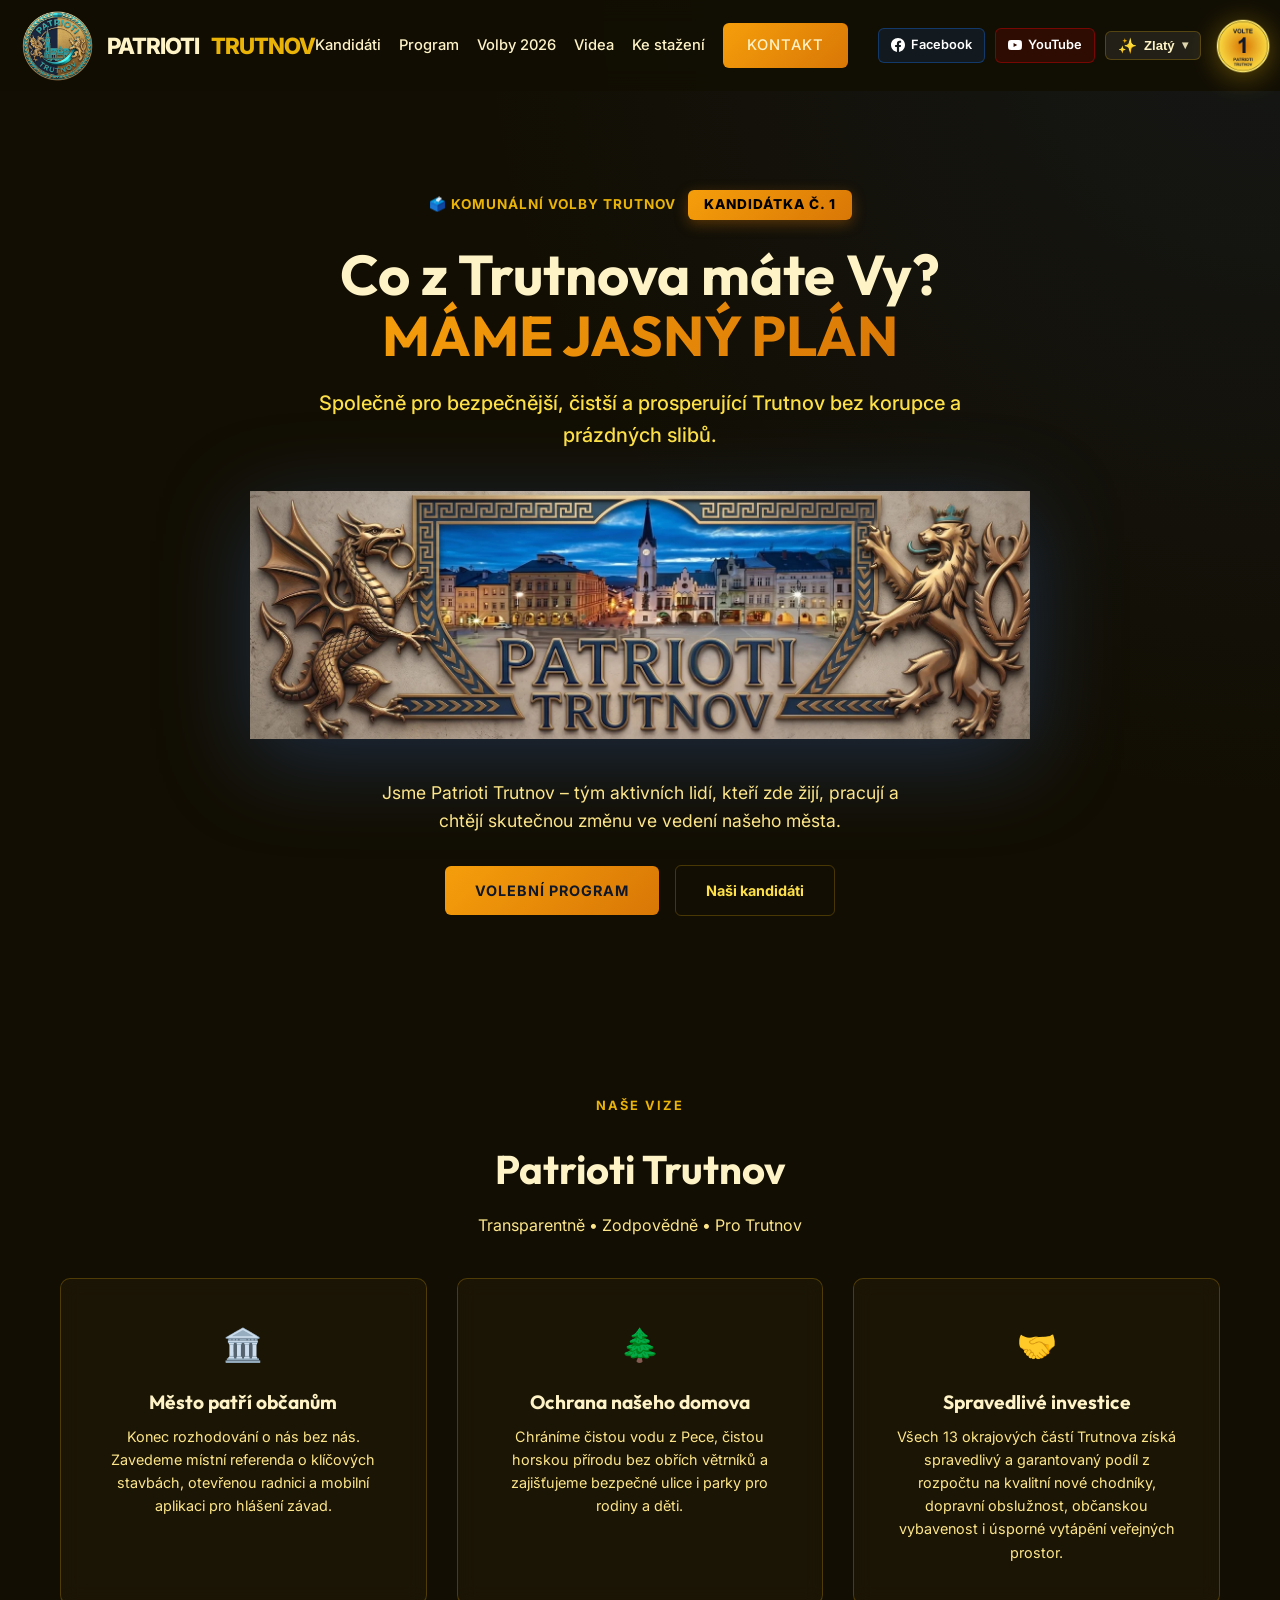
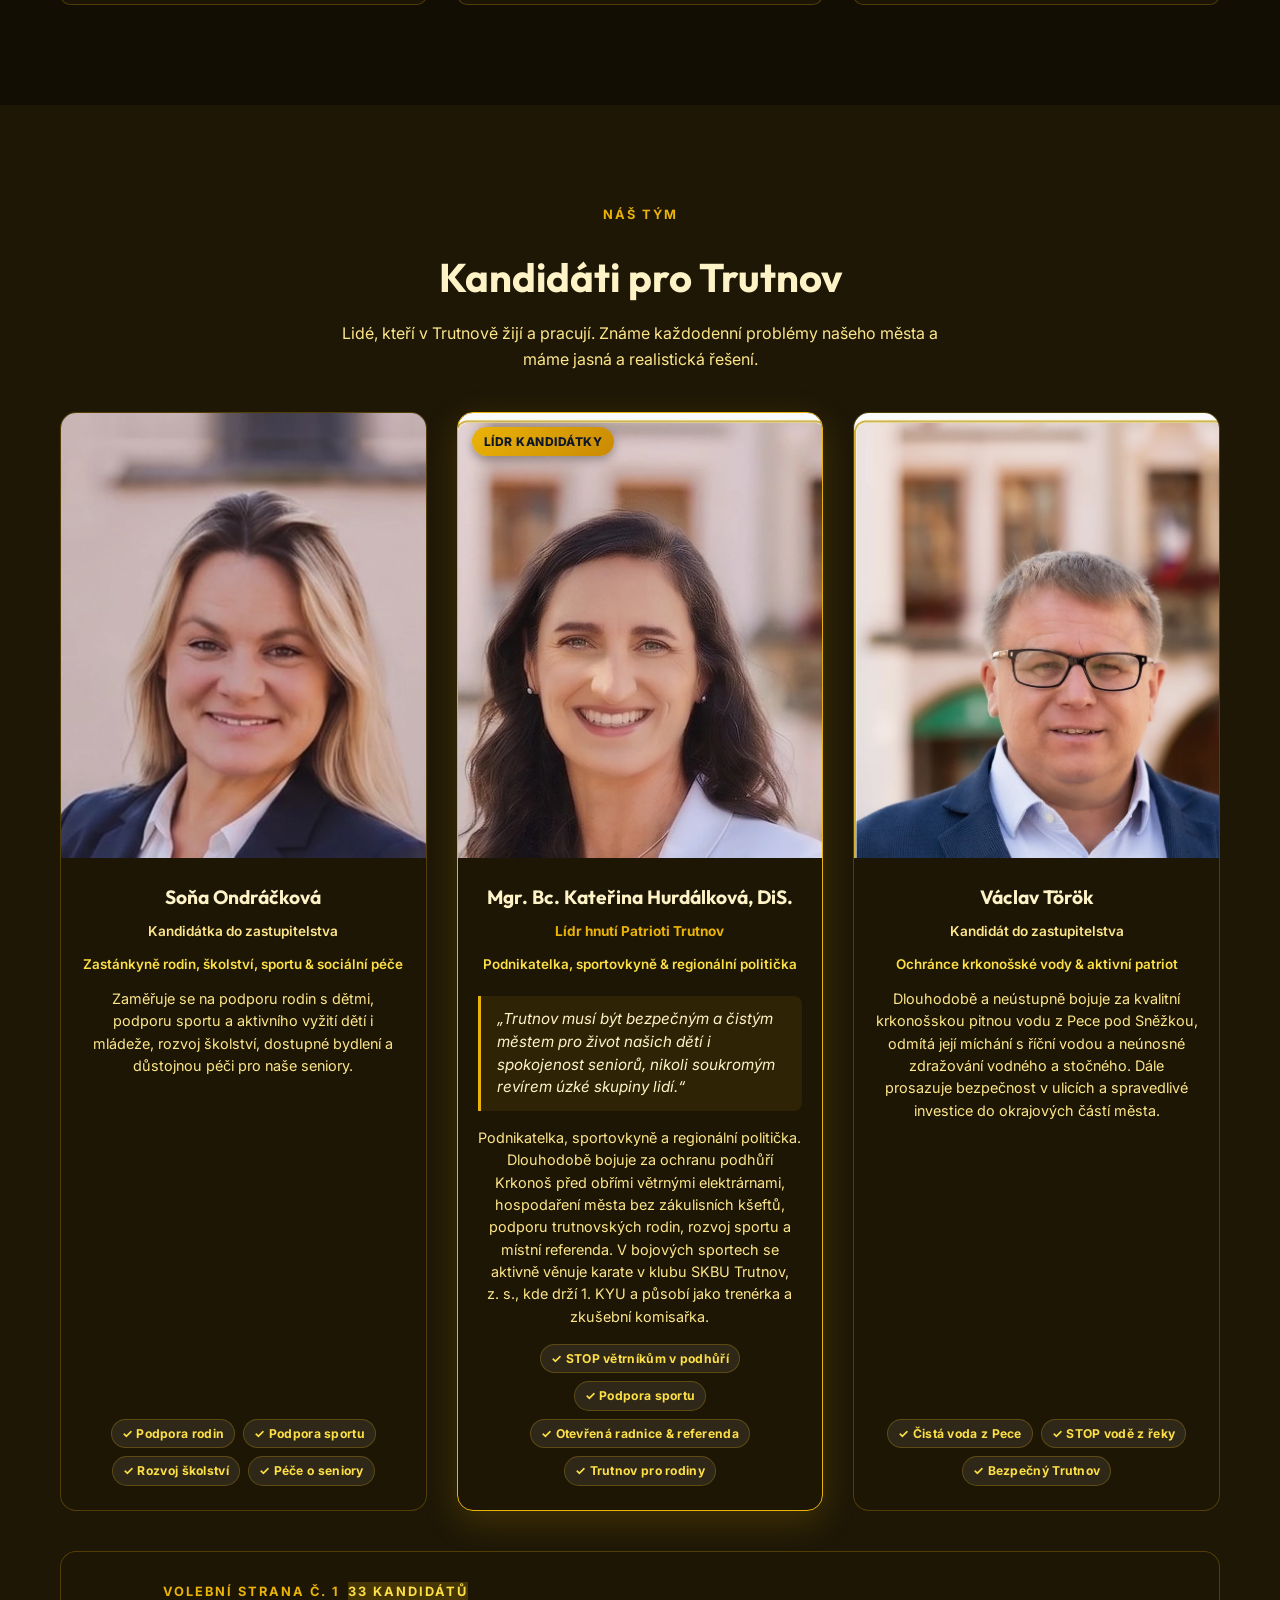
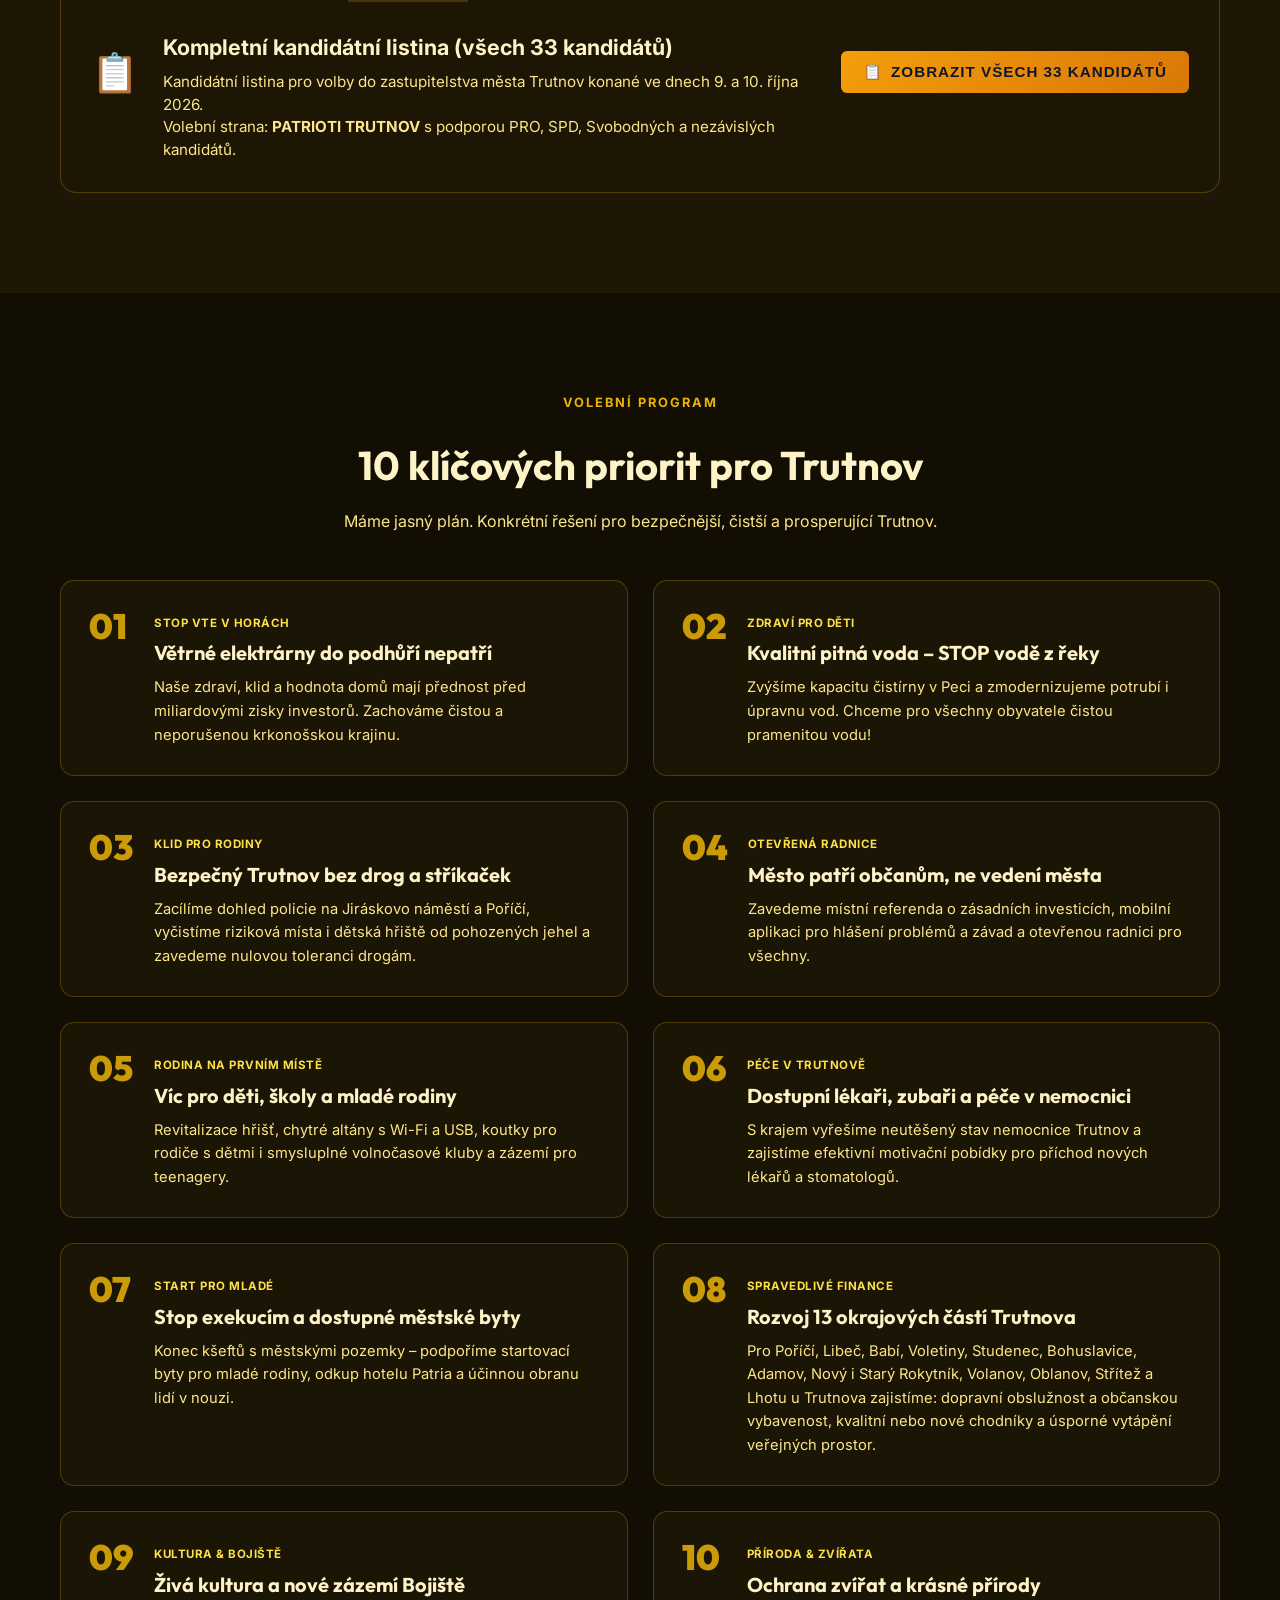
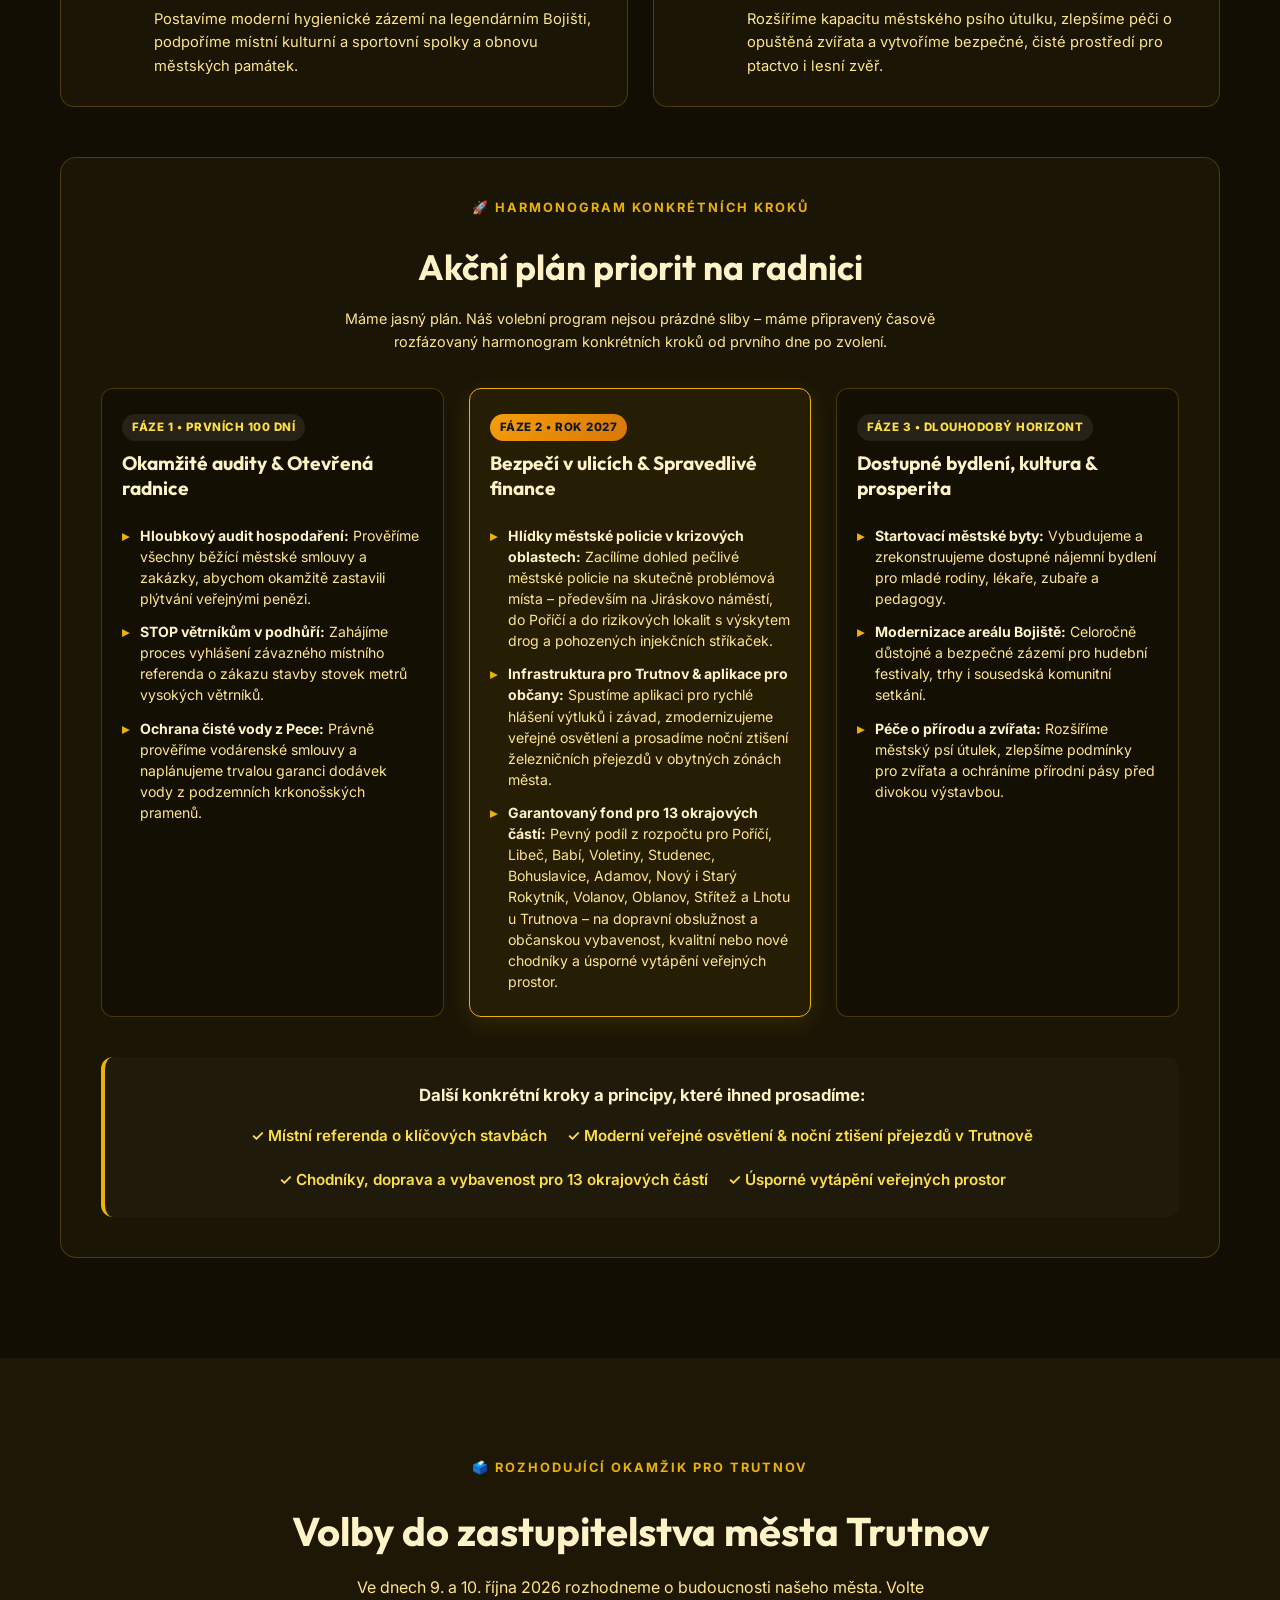
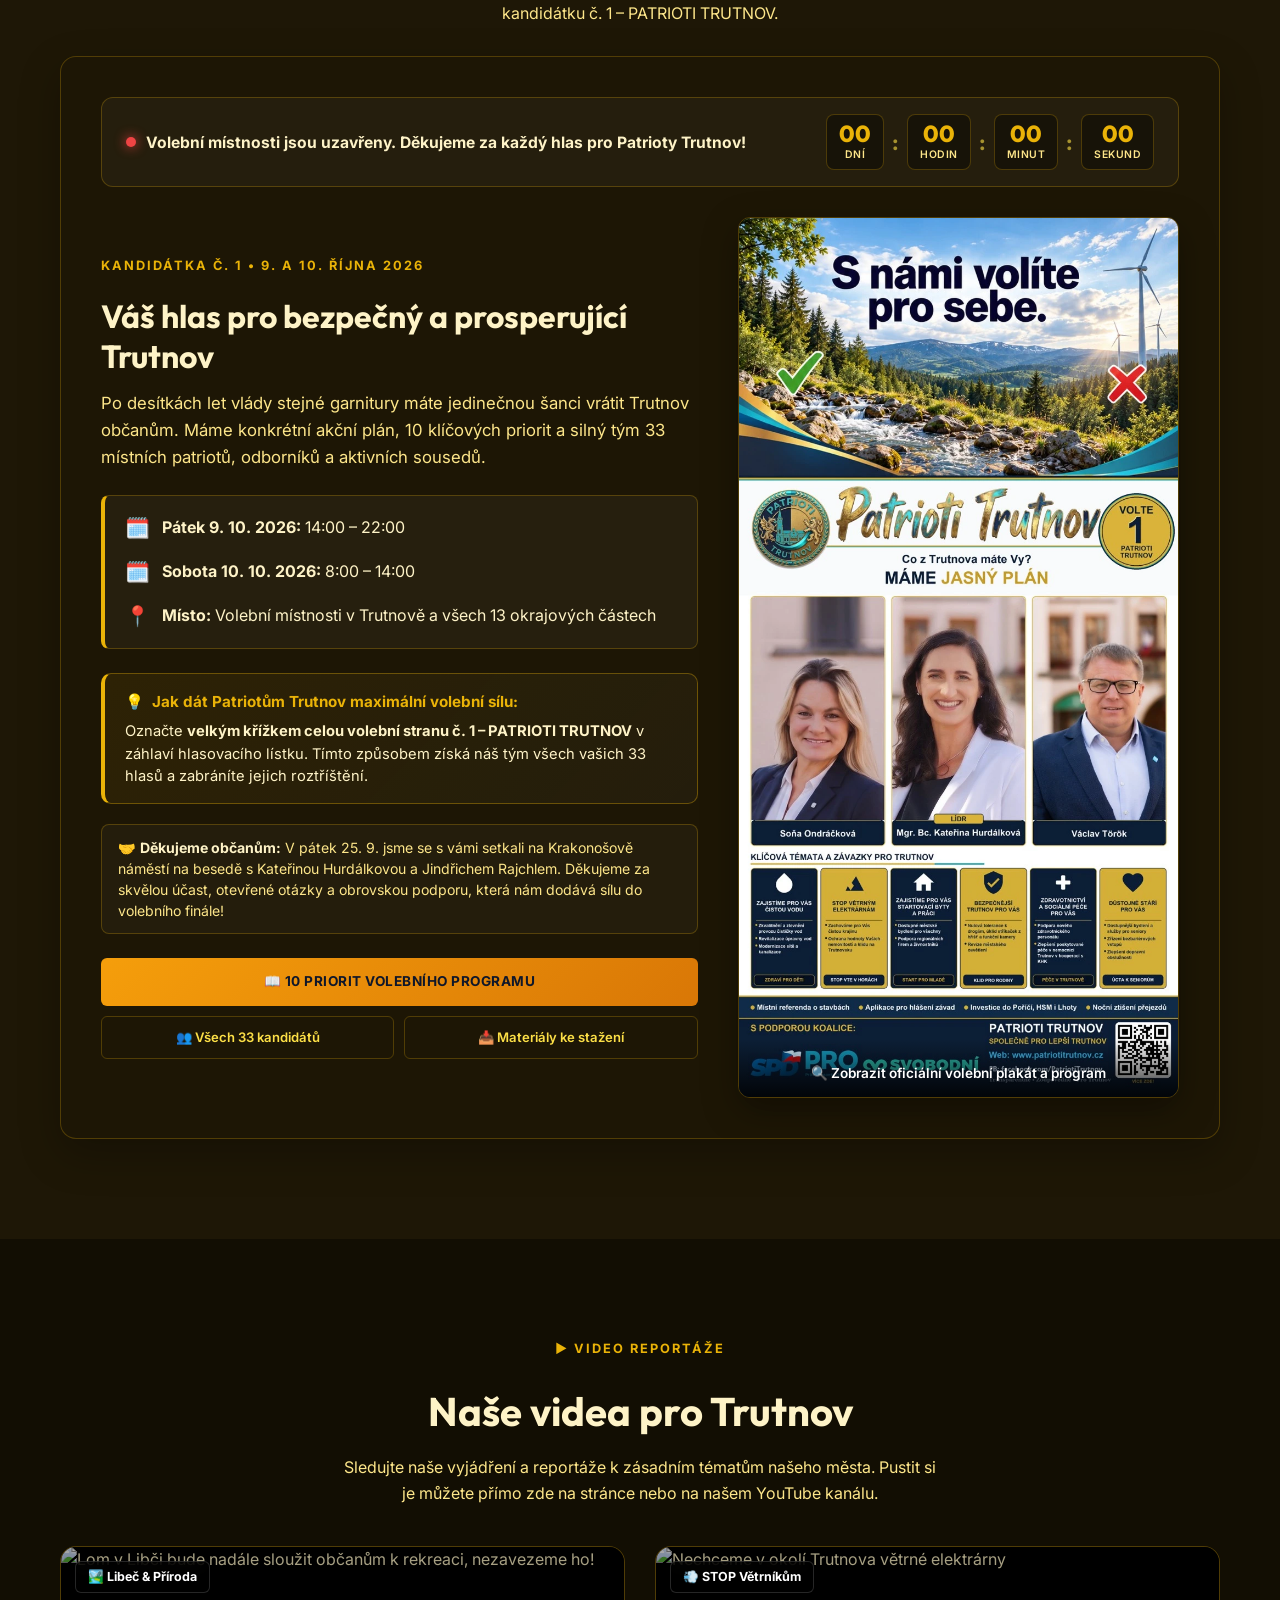
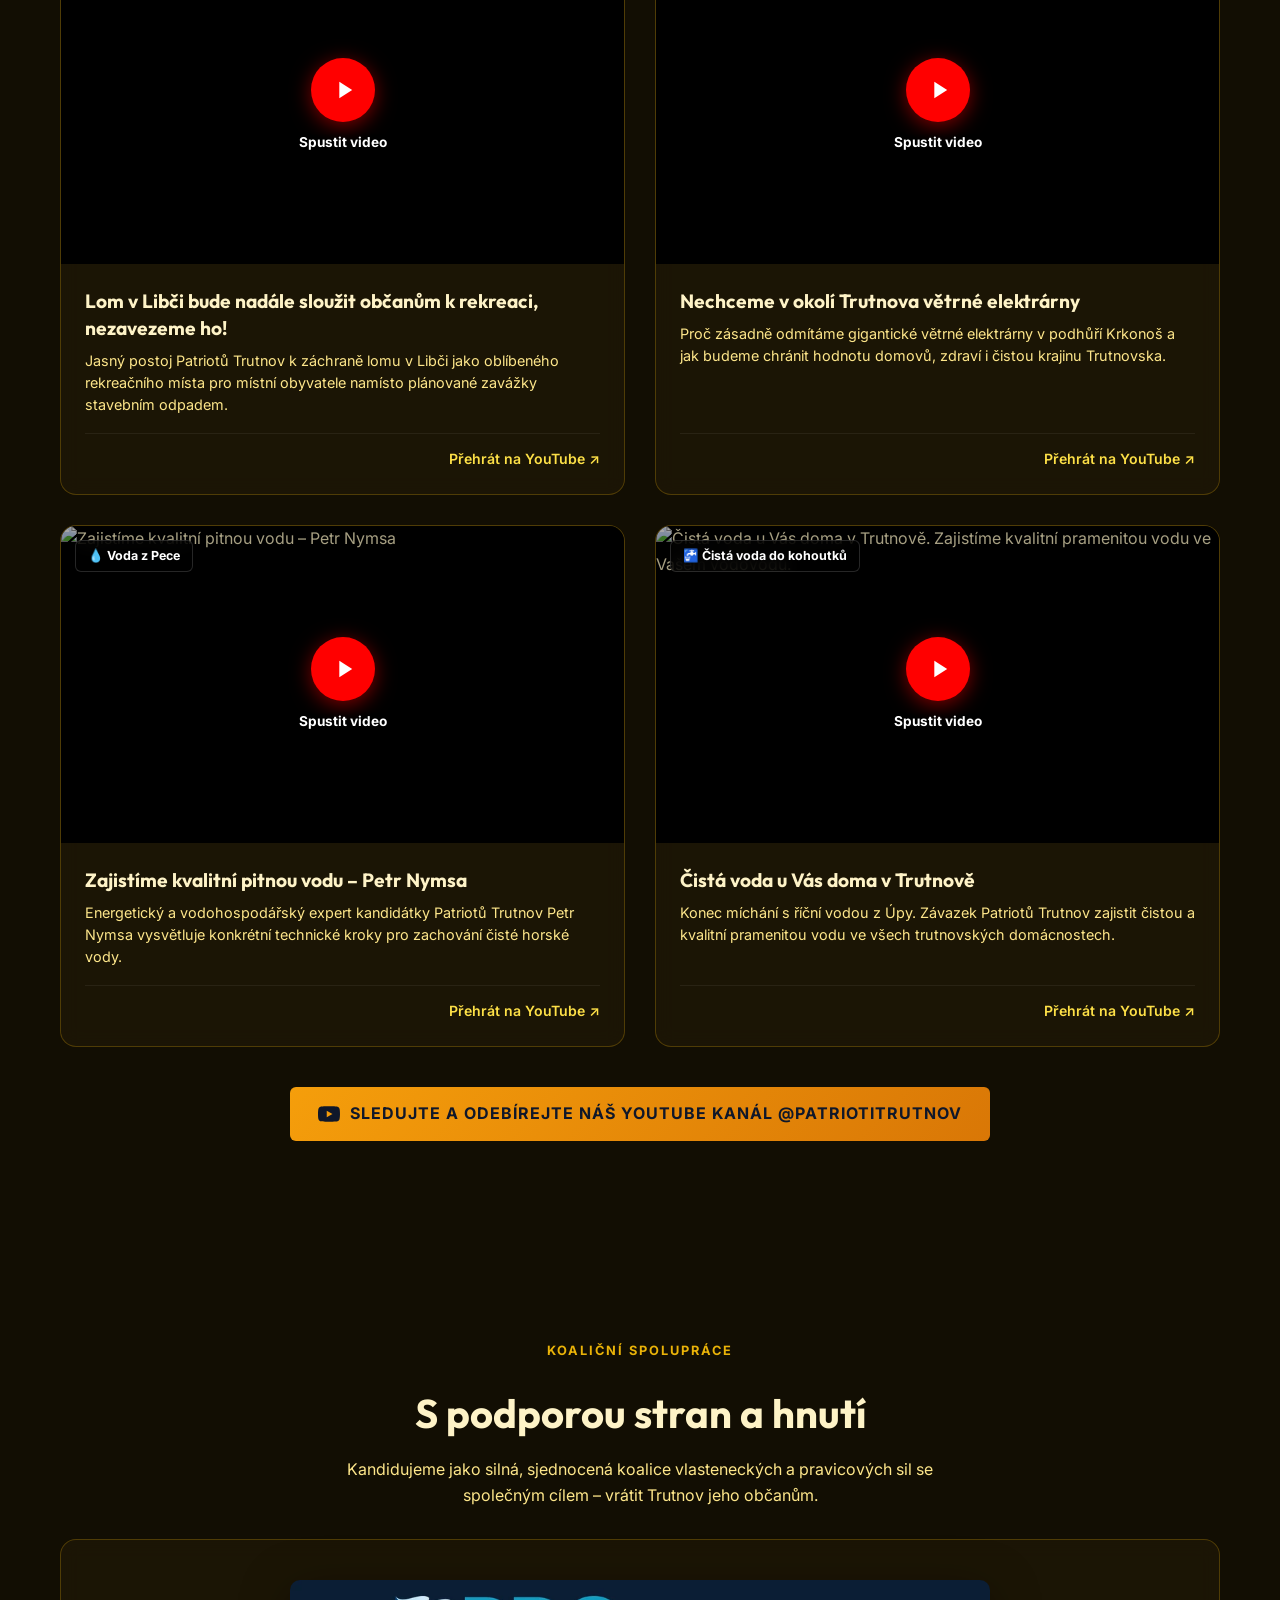
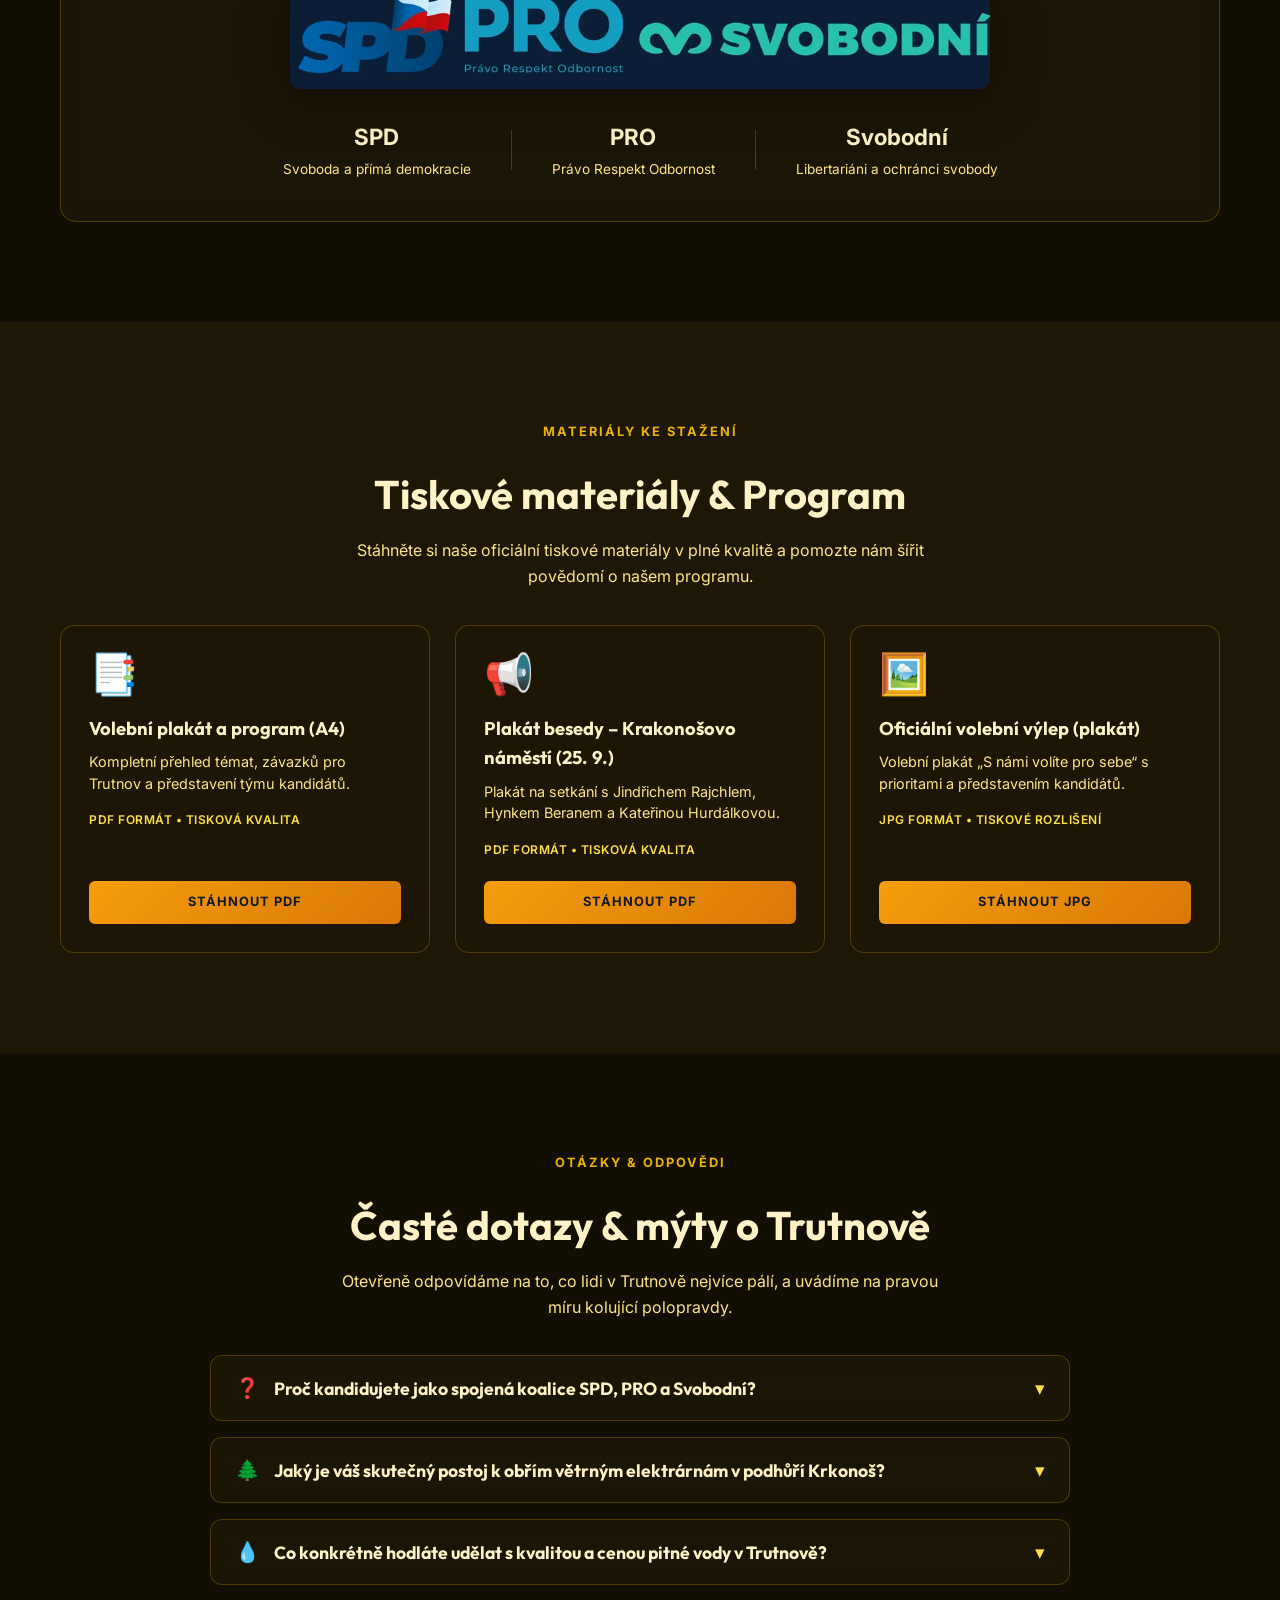
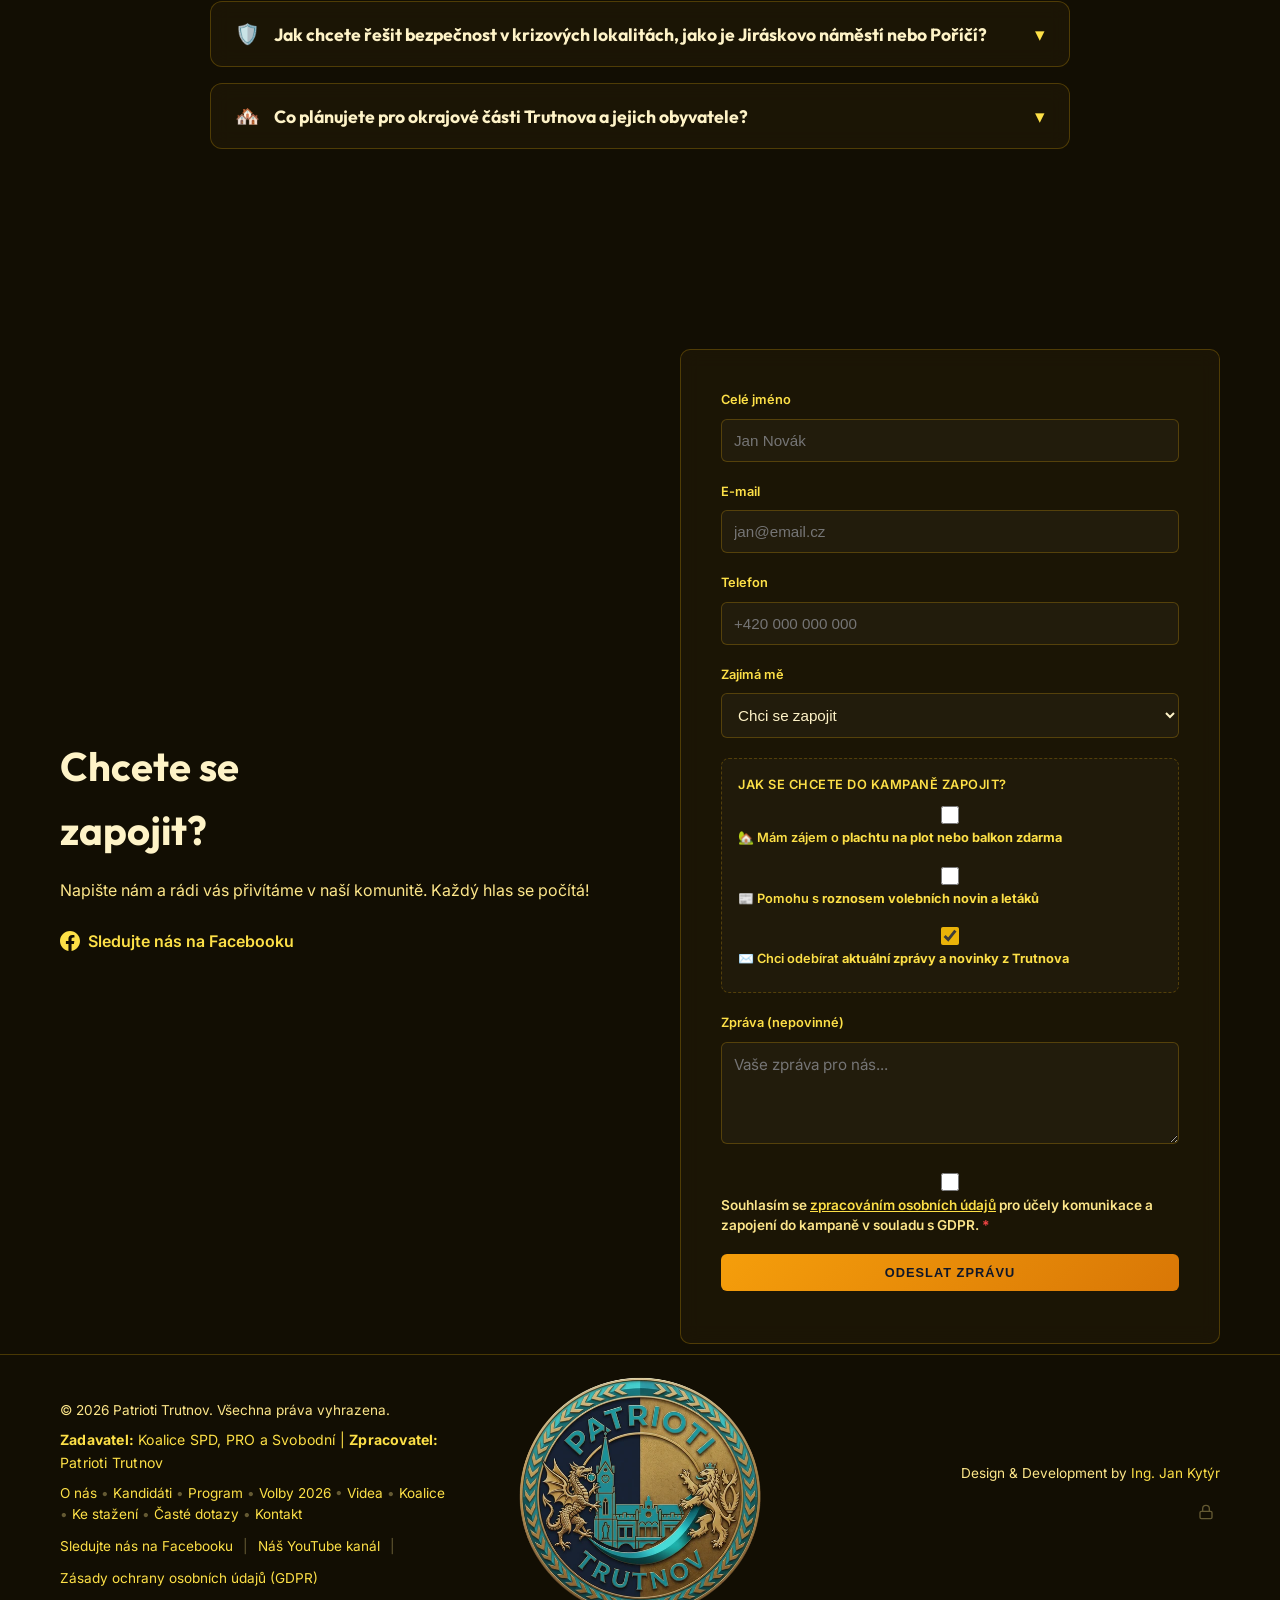
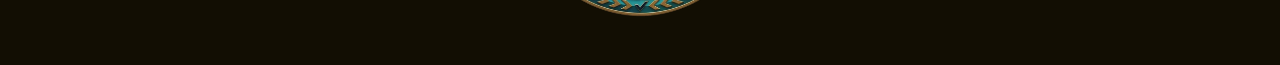
==== commit 3b82fb7e: "Nahradit textovy odkaz prihlaseni diskretni ikonkou zamecku vpravo dole v paticce" ====
--- a/wwwroot/index.html
+++ b/wwwroot/index.html
@@ -1281,8 +1281,6 @@
                     <a href="https://www.youtube.com/@patriotitrutnov" target="_blank" rel="noopener noreferrer" class="footer-link">Náš YouTube kanál</a>
                     <span class="footer-sep">|</span>
                     <a href="#gdprModal" class="footer-link" id="gdprFooterLink">Zásady ochrany osobních údajů (GDPR)</a>
-                    <span class="footer-sep">|</span>
-                    <a href="login.html" class="footer-link">Přihlášení do systému</a>
                 </p>
             </div>
             <div class="footer-brand">
@@ -1290,6 +1288,14 @@
             </div>
             <div class="footer-right">
                 <p>Design & Development by <a href="mailto:jan.kytyr@seznam.cz" class="footer-link">Ing. Jan Kytýr</a></p>
+                <div class="footer-bottom-corner">
+                    <a href="login.html" class="footer-lock-btn" title="Přihlášení do systému" aria-label="Přihlášení do systému">
+                        <svg class="lock-icon" width="16" height="16" viewBox="0 0 24 24" fill="none" stroke="currentColor" stroke-width="2" stroke-linecap="round" stroke-linejoin="round">
+                            <rect x="3" y="11" width="18" height="11" rx="2" ry="2"></rect>
+                            <path d="M7 11V7a5 5 0 0 1 10 0v4"></path>
+                        </svg>
+                    </a>
+                </div>
             </div>
         </div>
     </footer>
--- a/wwwroot/css/main.css
+++ b/wwwroot/css/main.css
@@ -2941,5 +2941,43 @@
     opacity: 0.35;
 }
 
-
-
+/* Footer Discreet Lock Button (Login) */
+.footer-bottom-corner {
+    display: flex;
+    justify-content: flex-end;
+    margin-top: 14px;
+}
+
+.footer-lock-btn {
+    display: inline-flex;
+    align-items: center;
+    justify-content: center;
+    color: var(--text-secondary);
+    opacity: 0.35;
+    padding: 6px;
+    border-radius: 6px;
+    transition: opacity 0.25s ease, color 0.25s ease, transform 0.25s ease;
+    text-decoration: none;
+    line-height: 0;
+}
+
+.footer-lock-btn:hover {
+    opacity: 0.95;
+    color: var(--accent);
+    transform: scale(1.15);
+}
+
+.footer-lock-btn svg {
+    display: block;
+    stroke: currentColor;
+}
+
+@media (max-width: 992px) {
+    .footer-bottom-corner {
+        justify-content: center;
+        margin-top: 16px;
+    }
+}
+
+
+
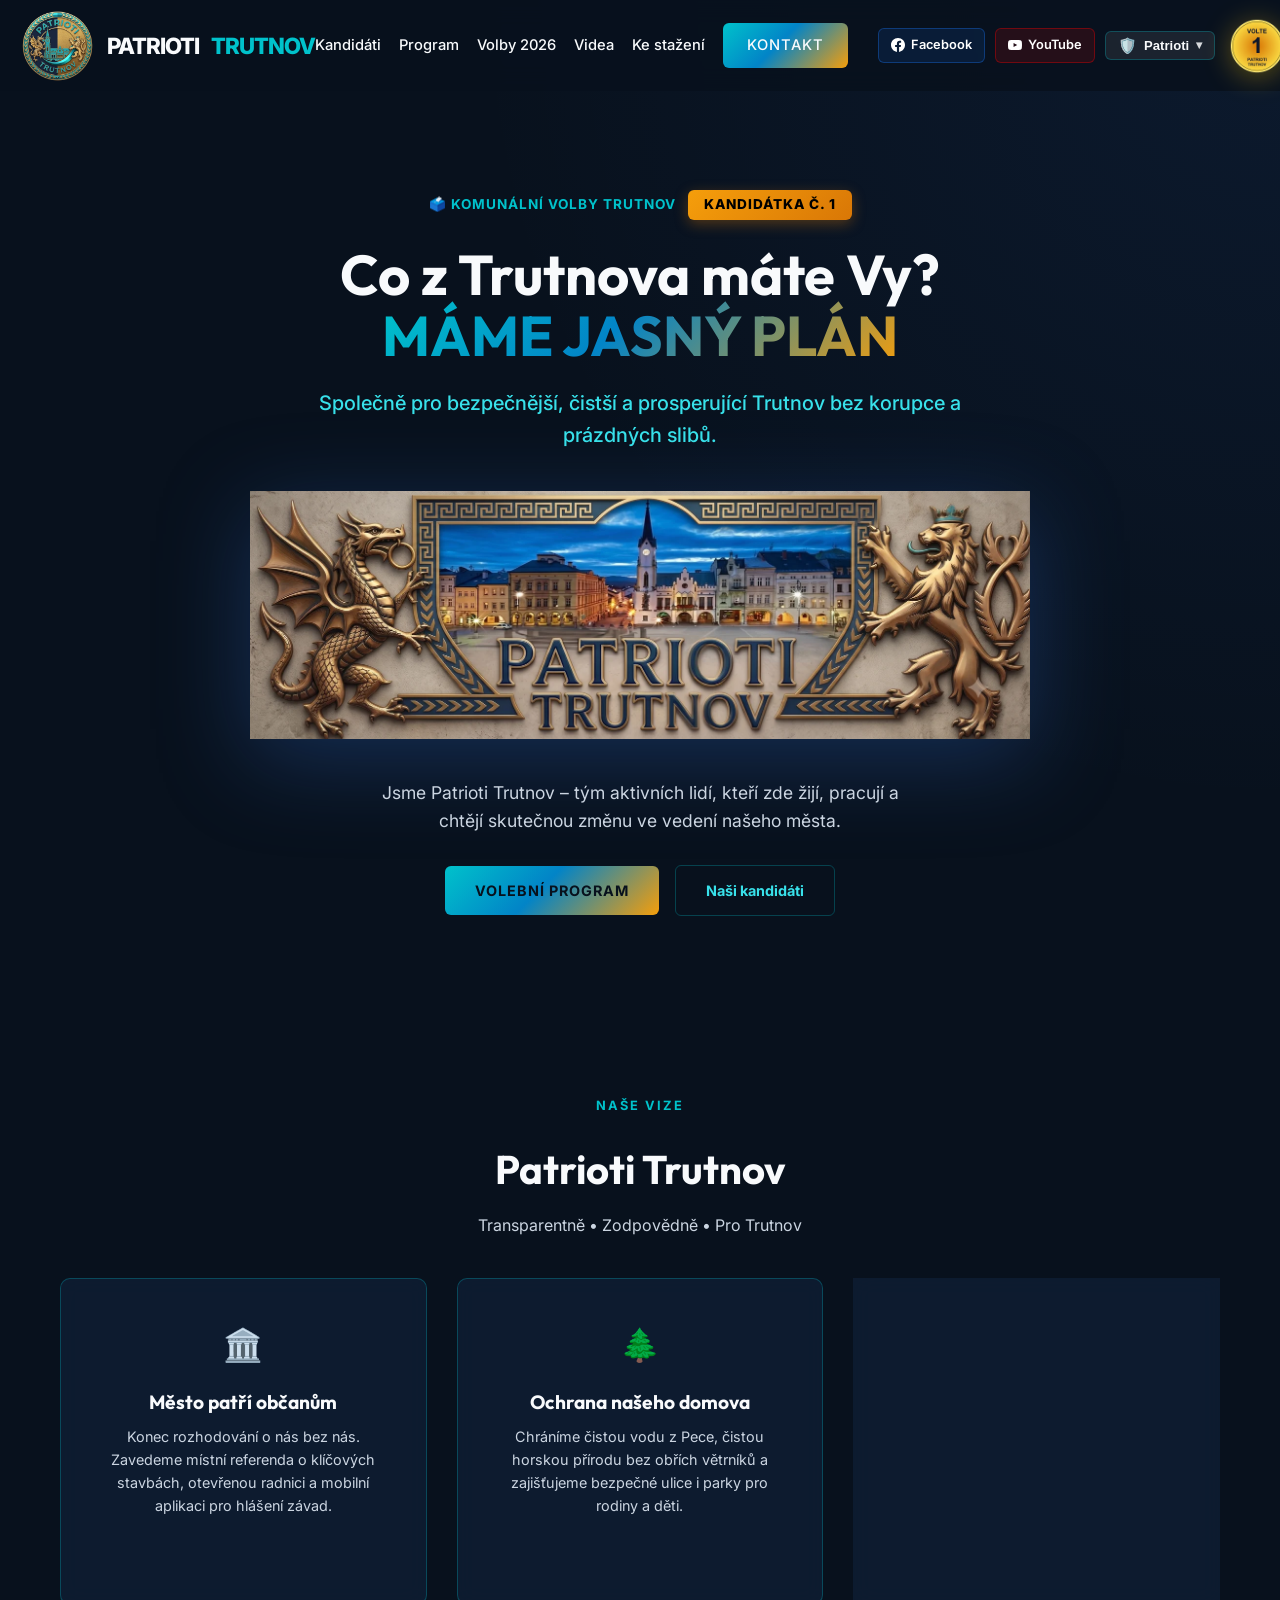
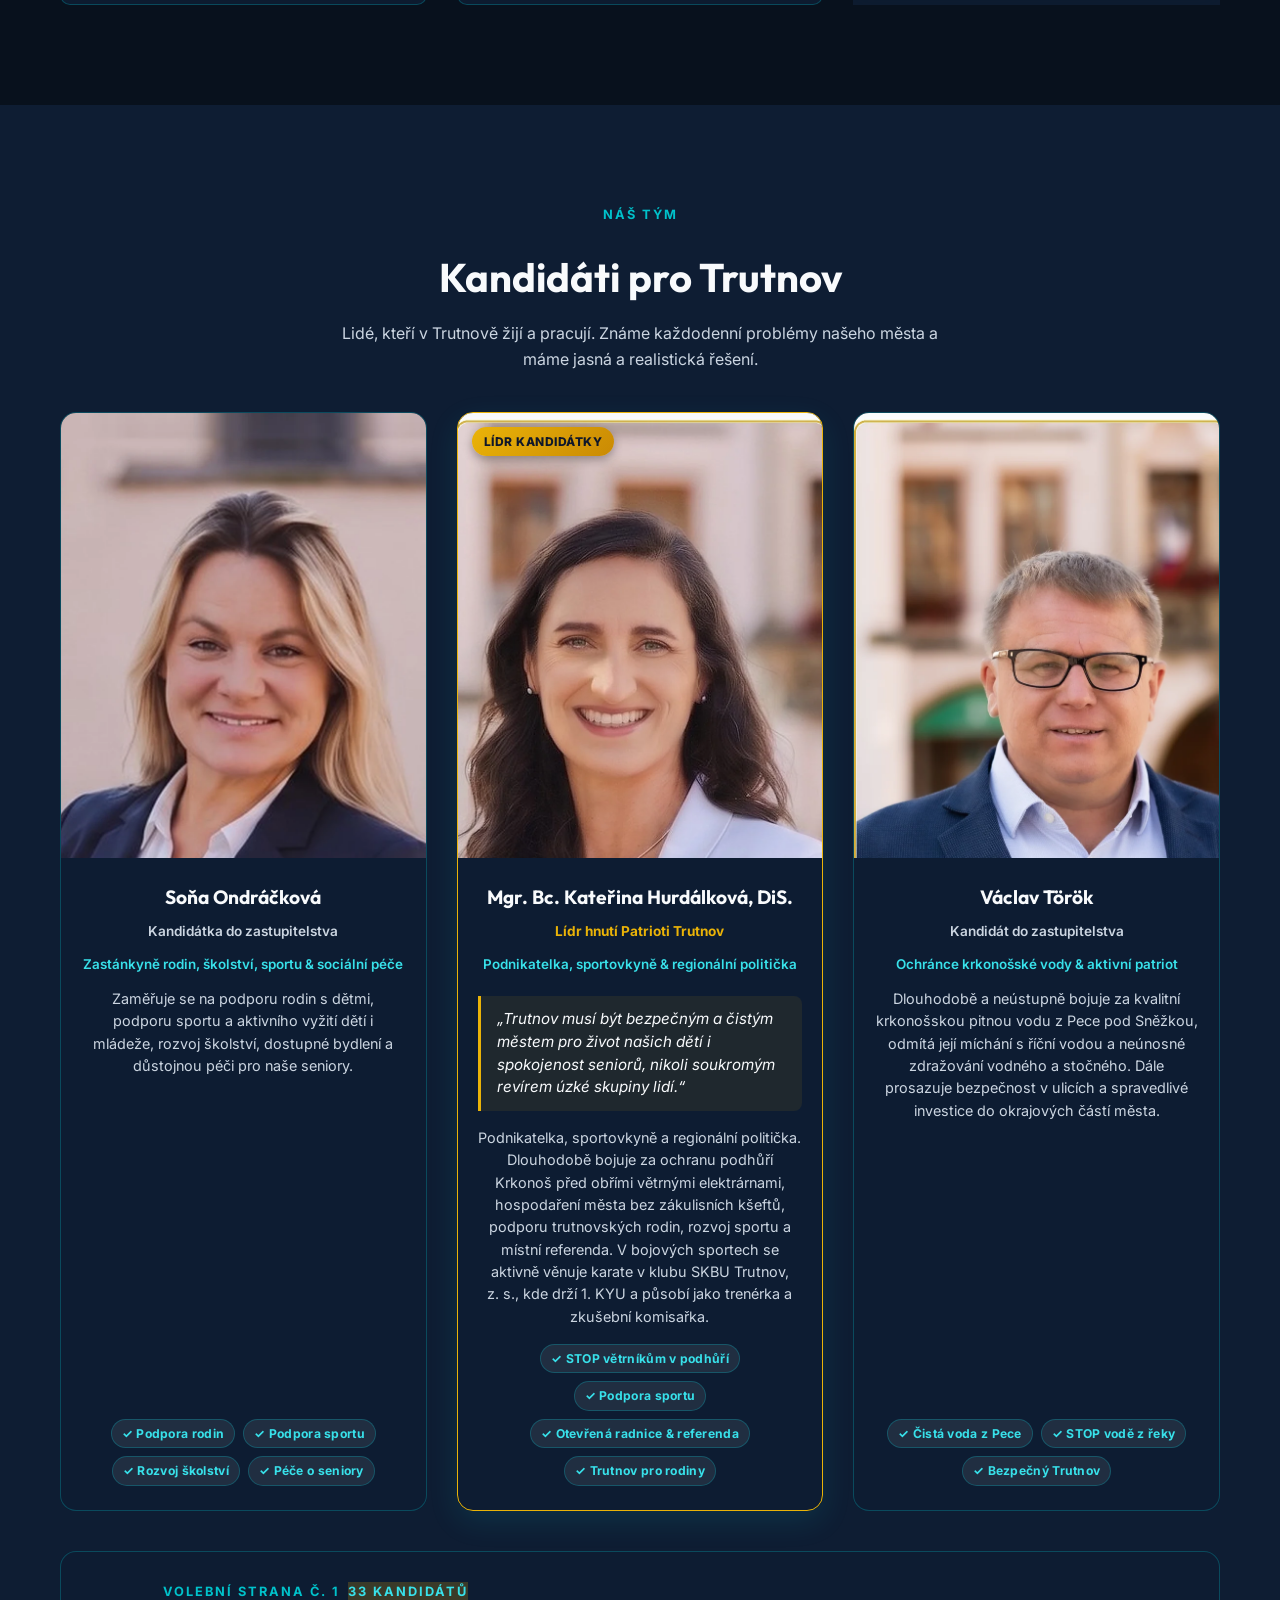
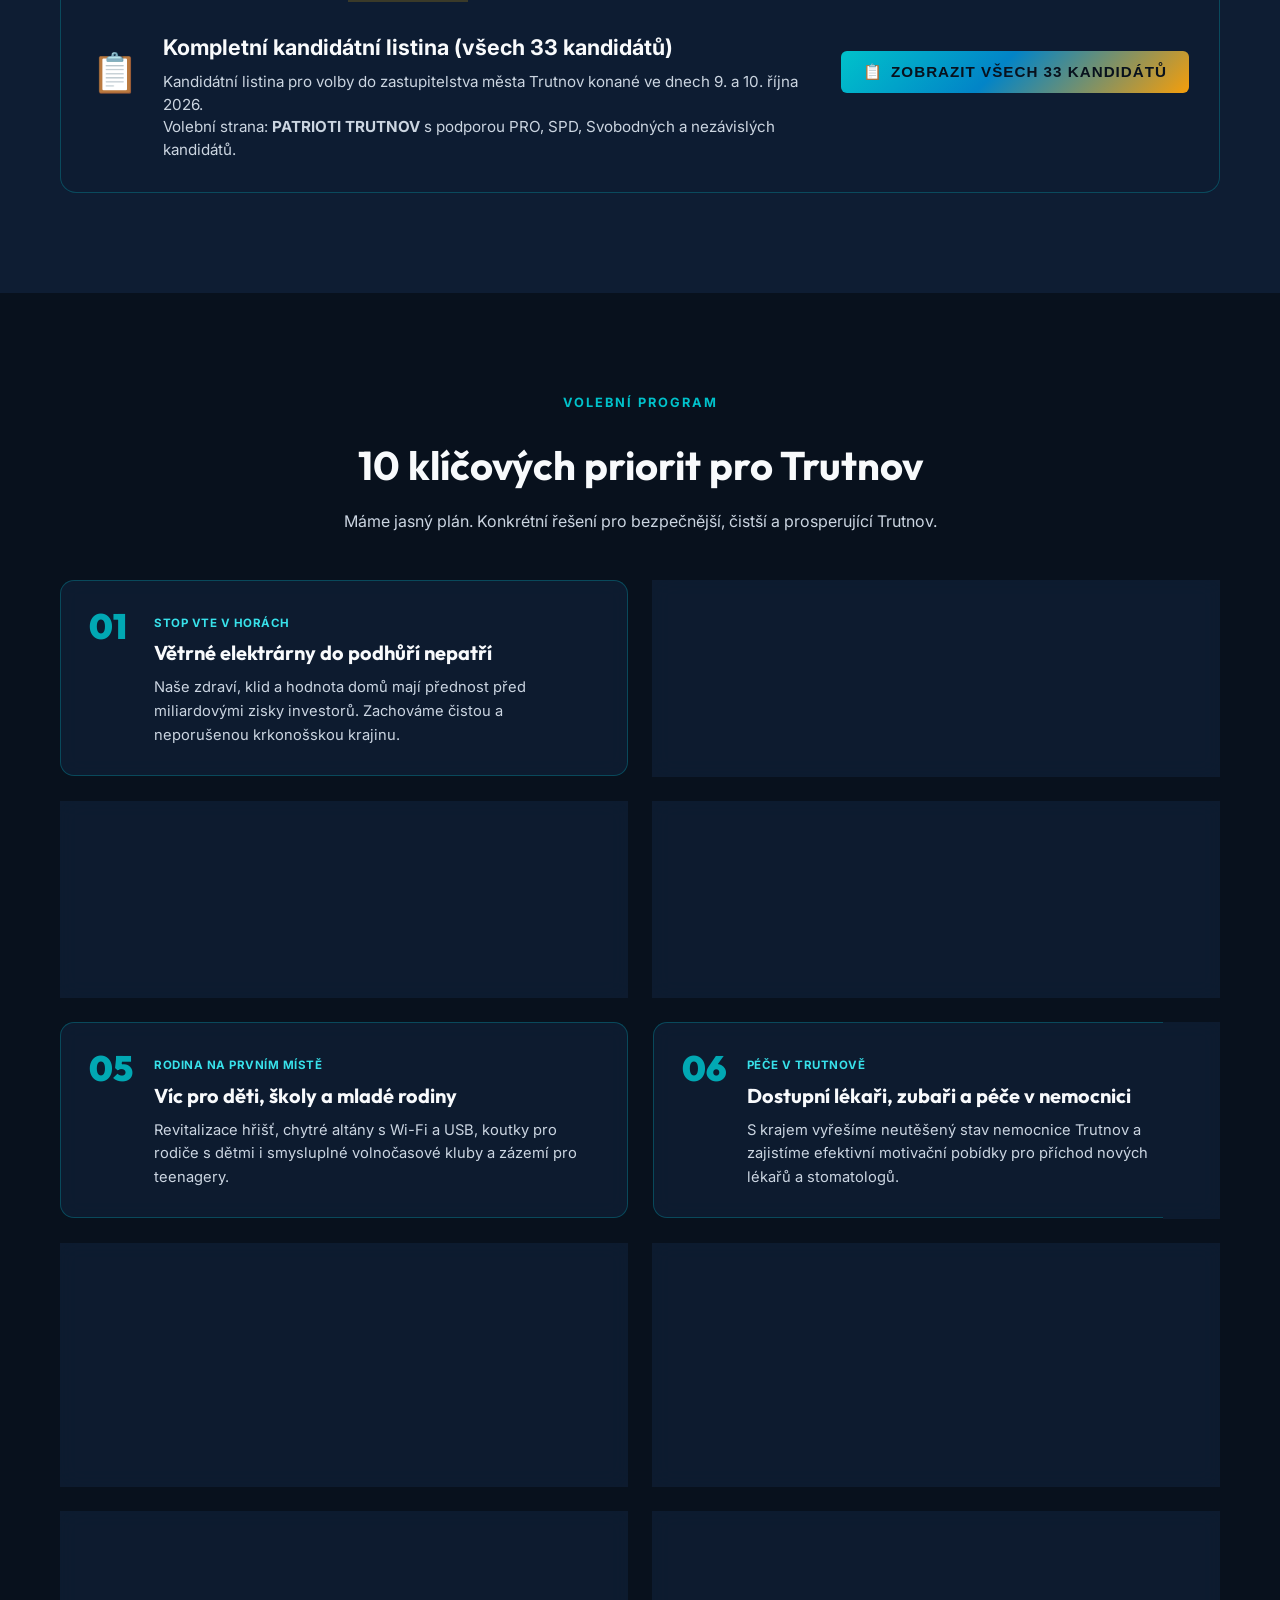
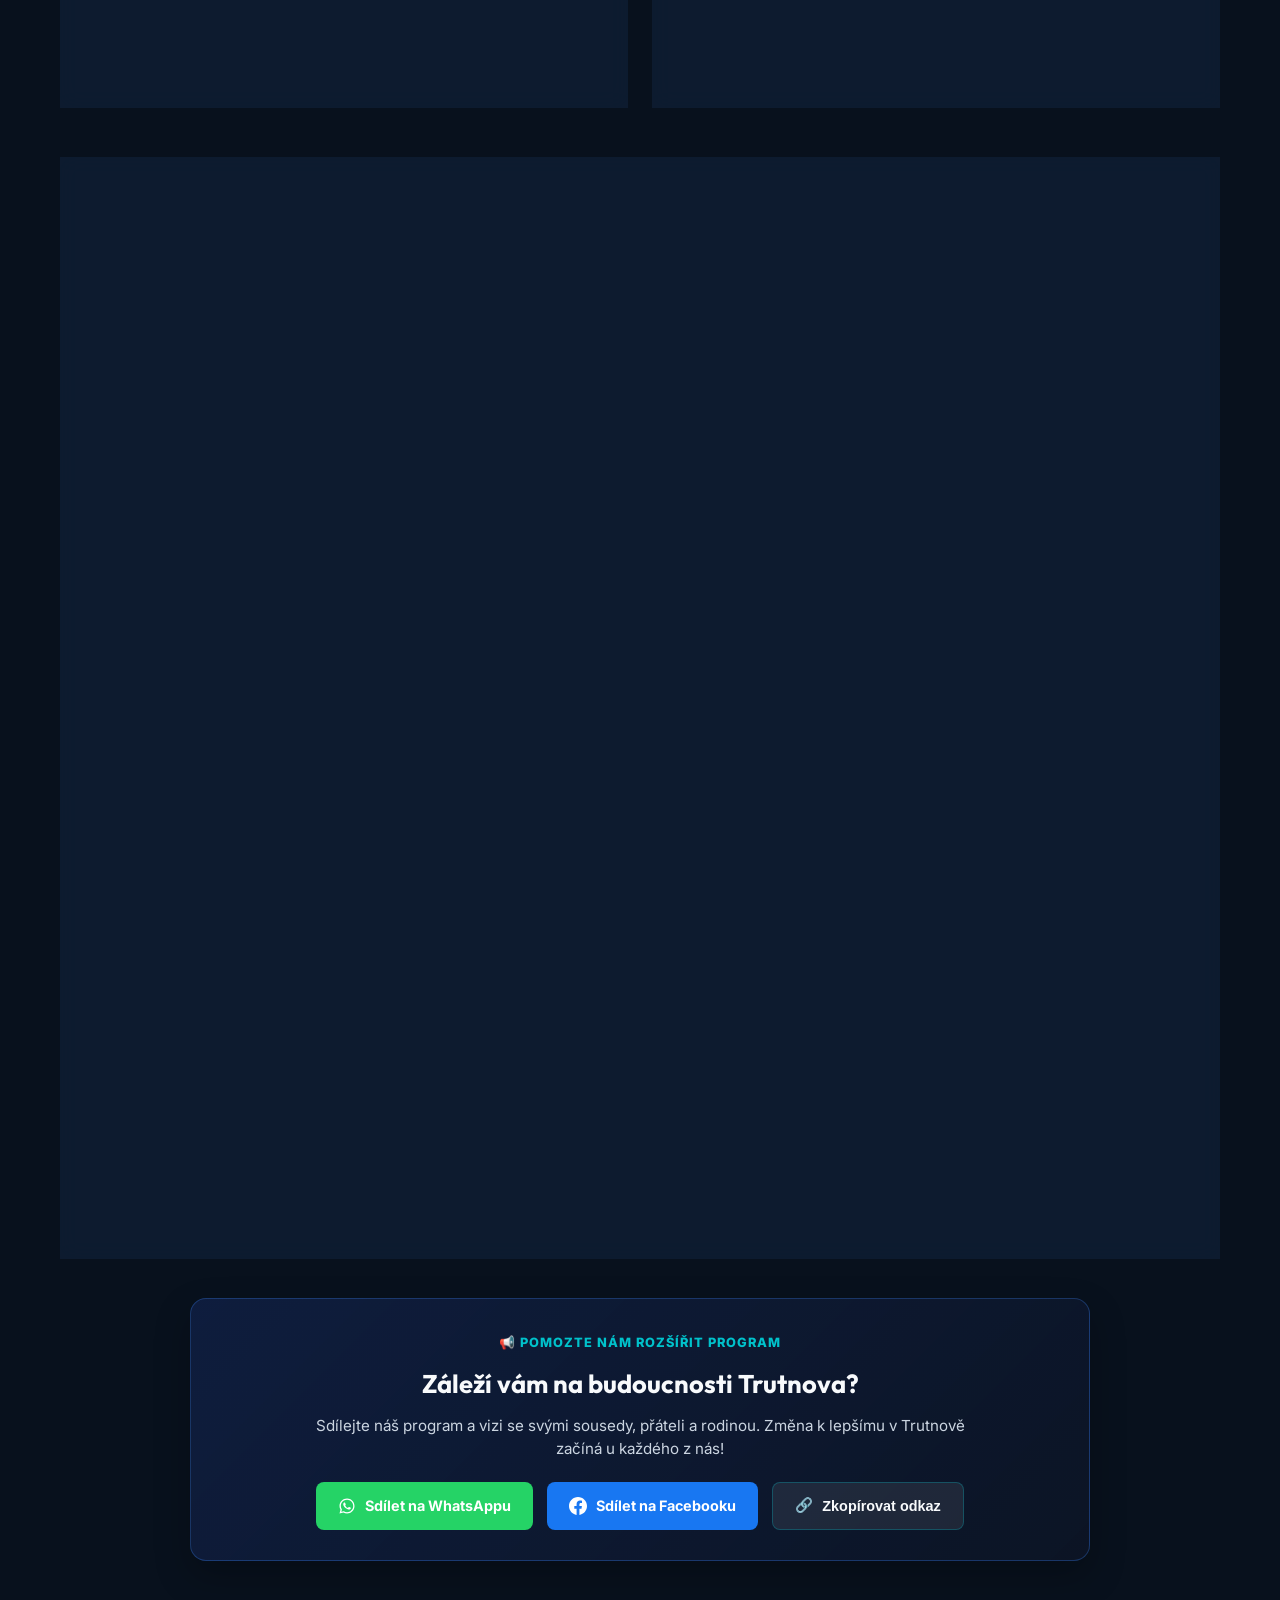
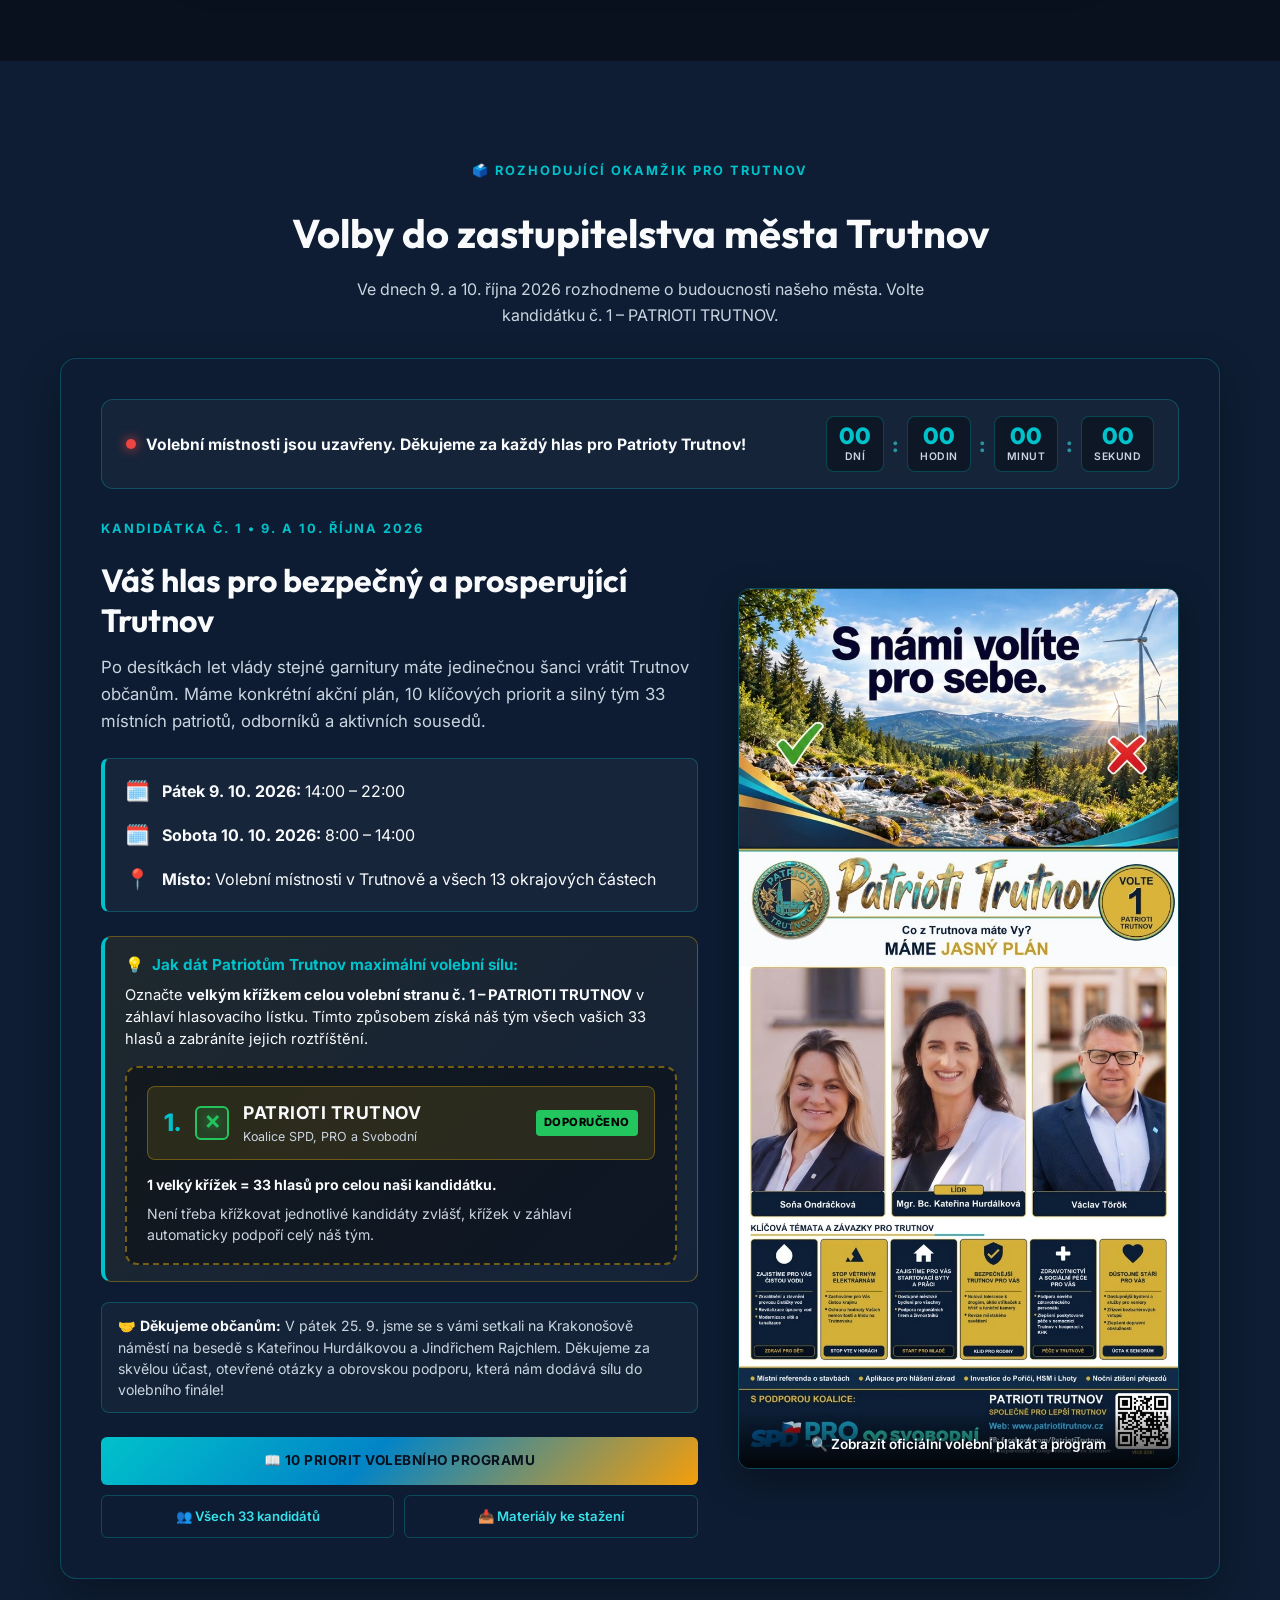
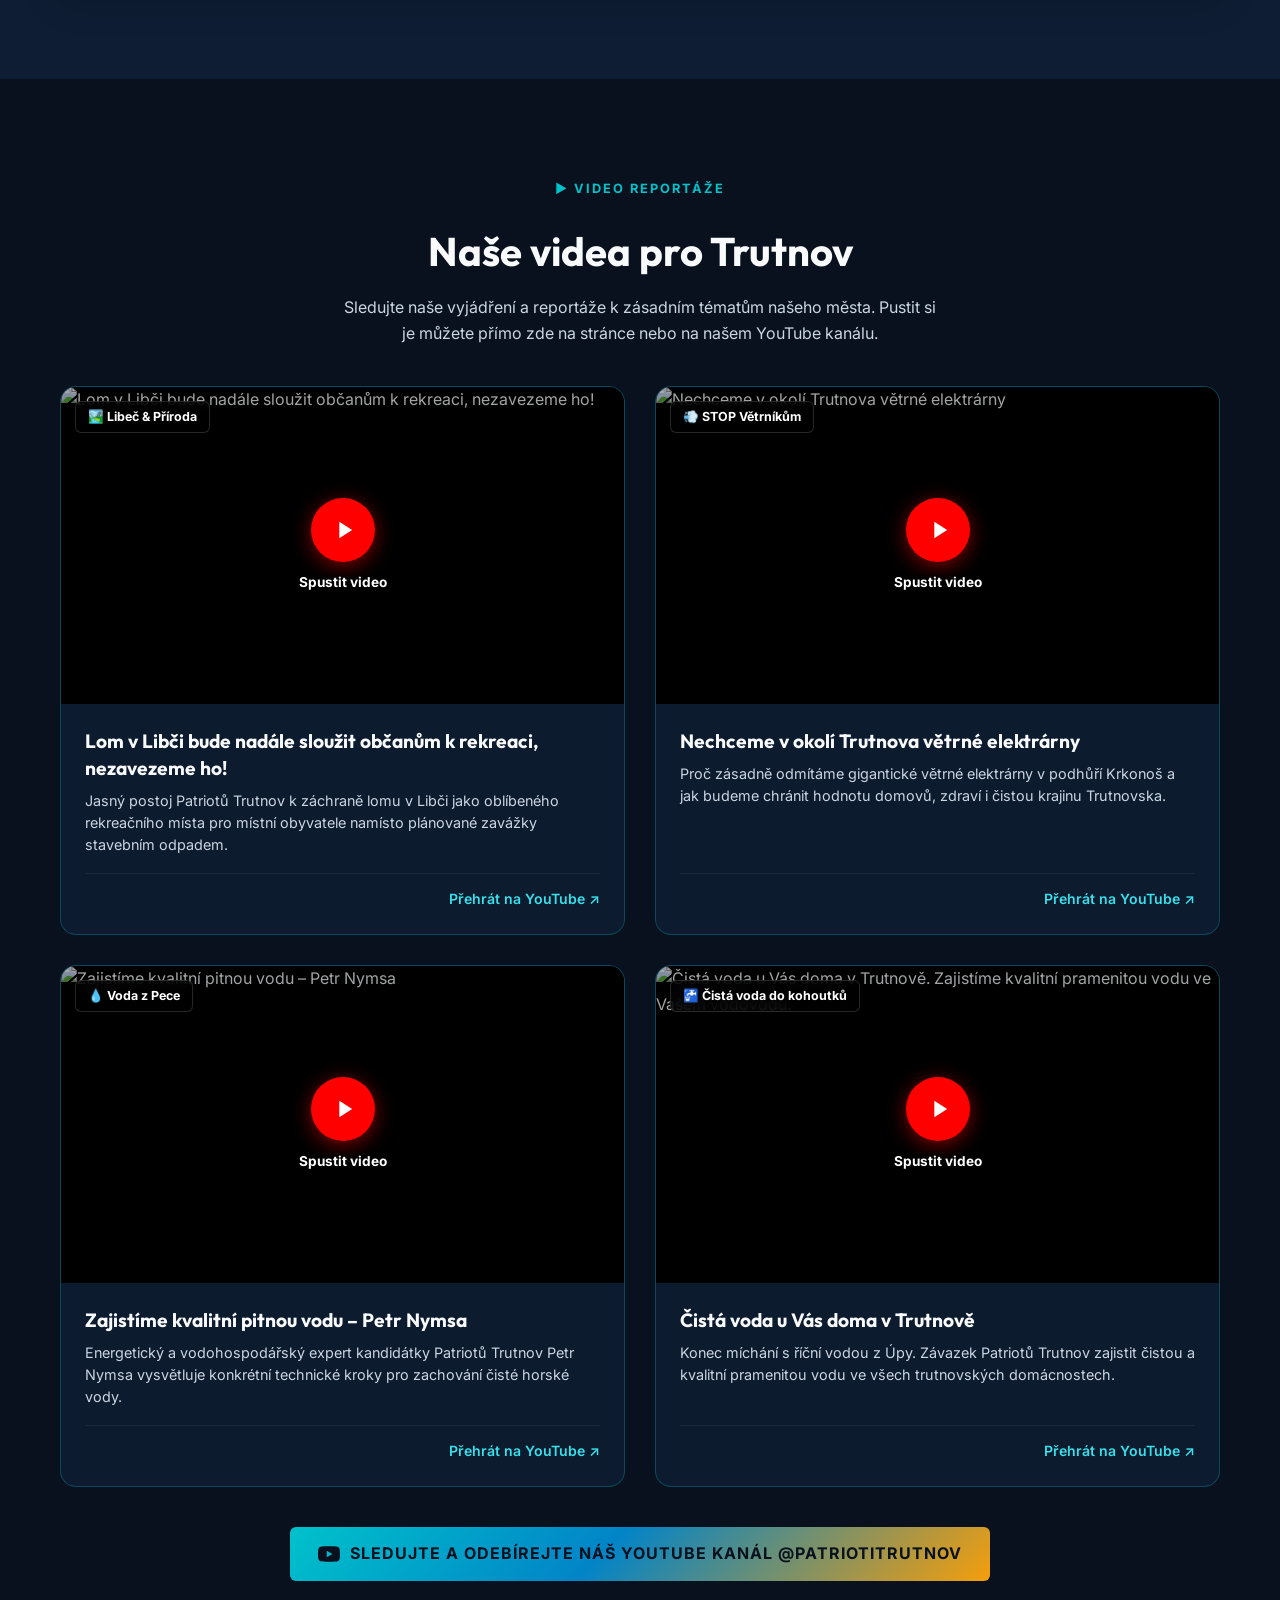
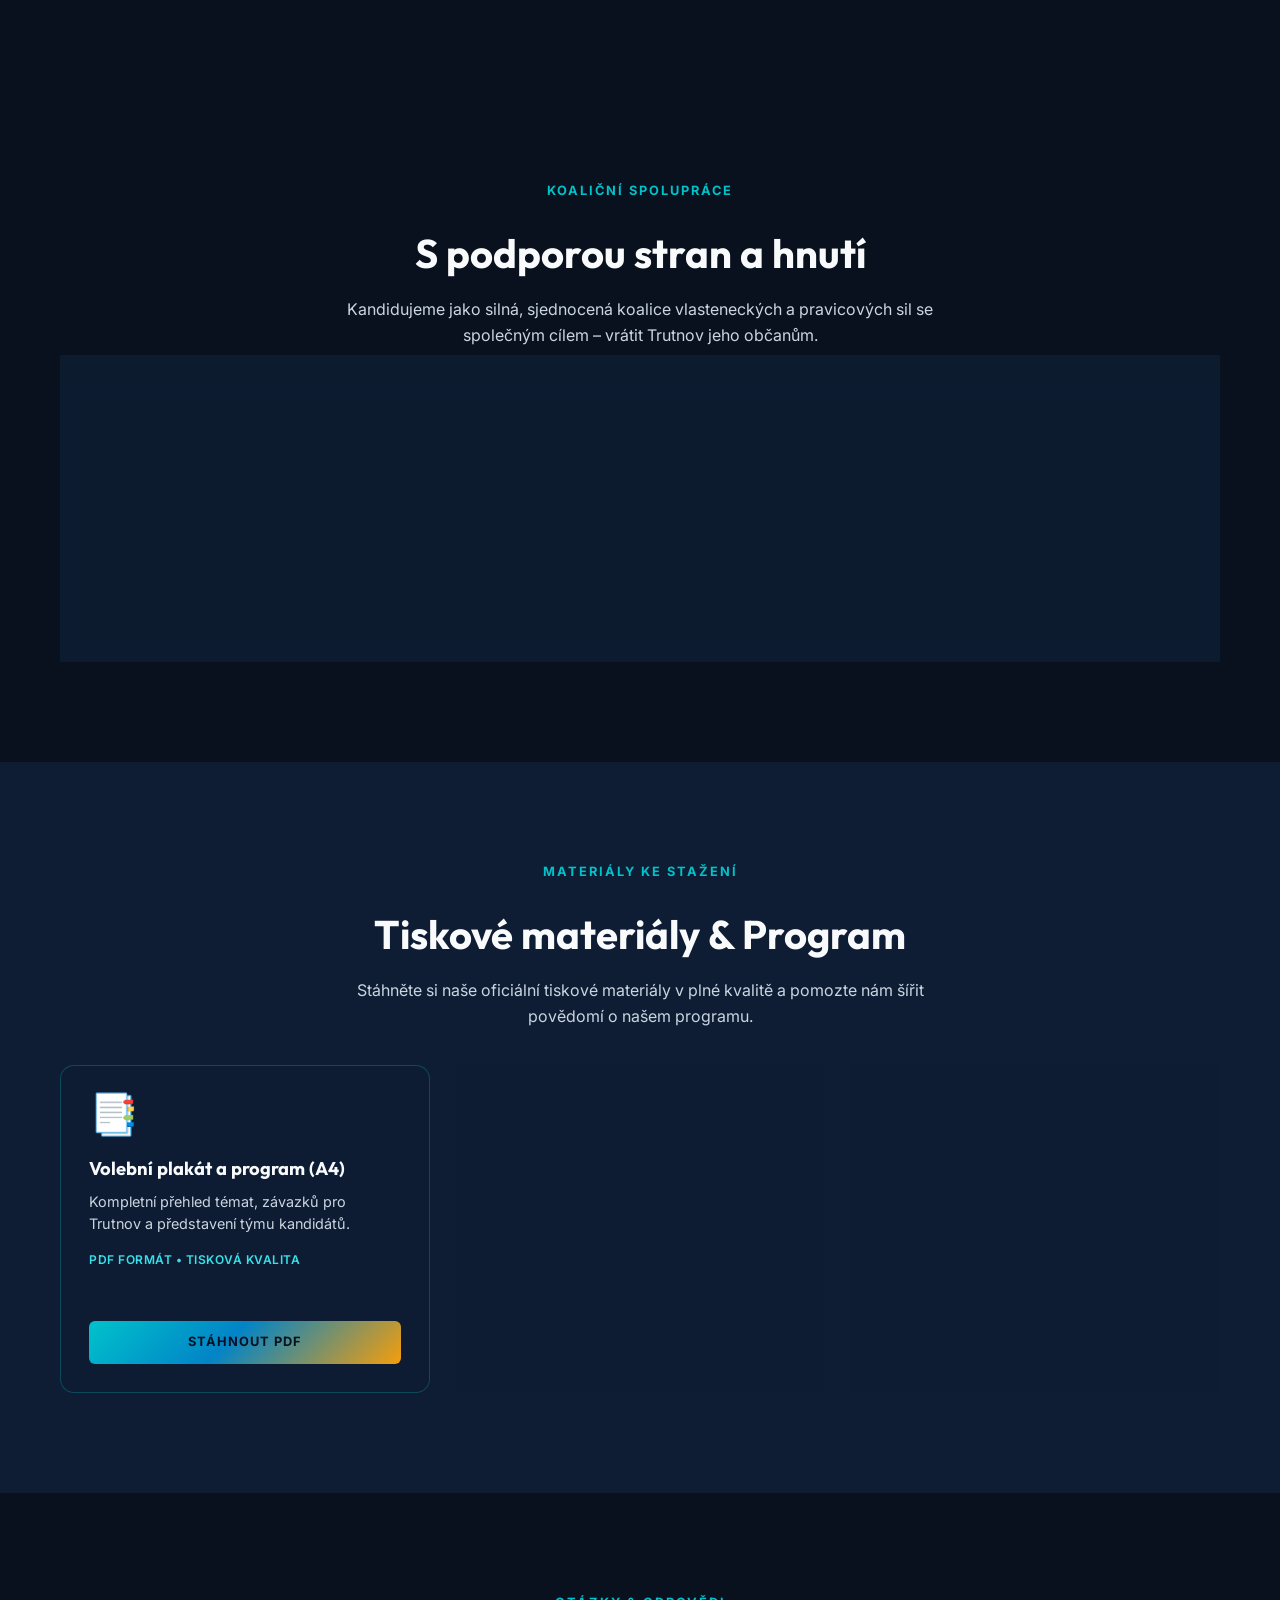
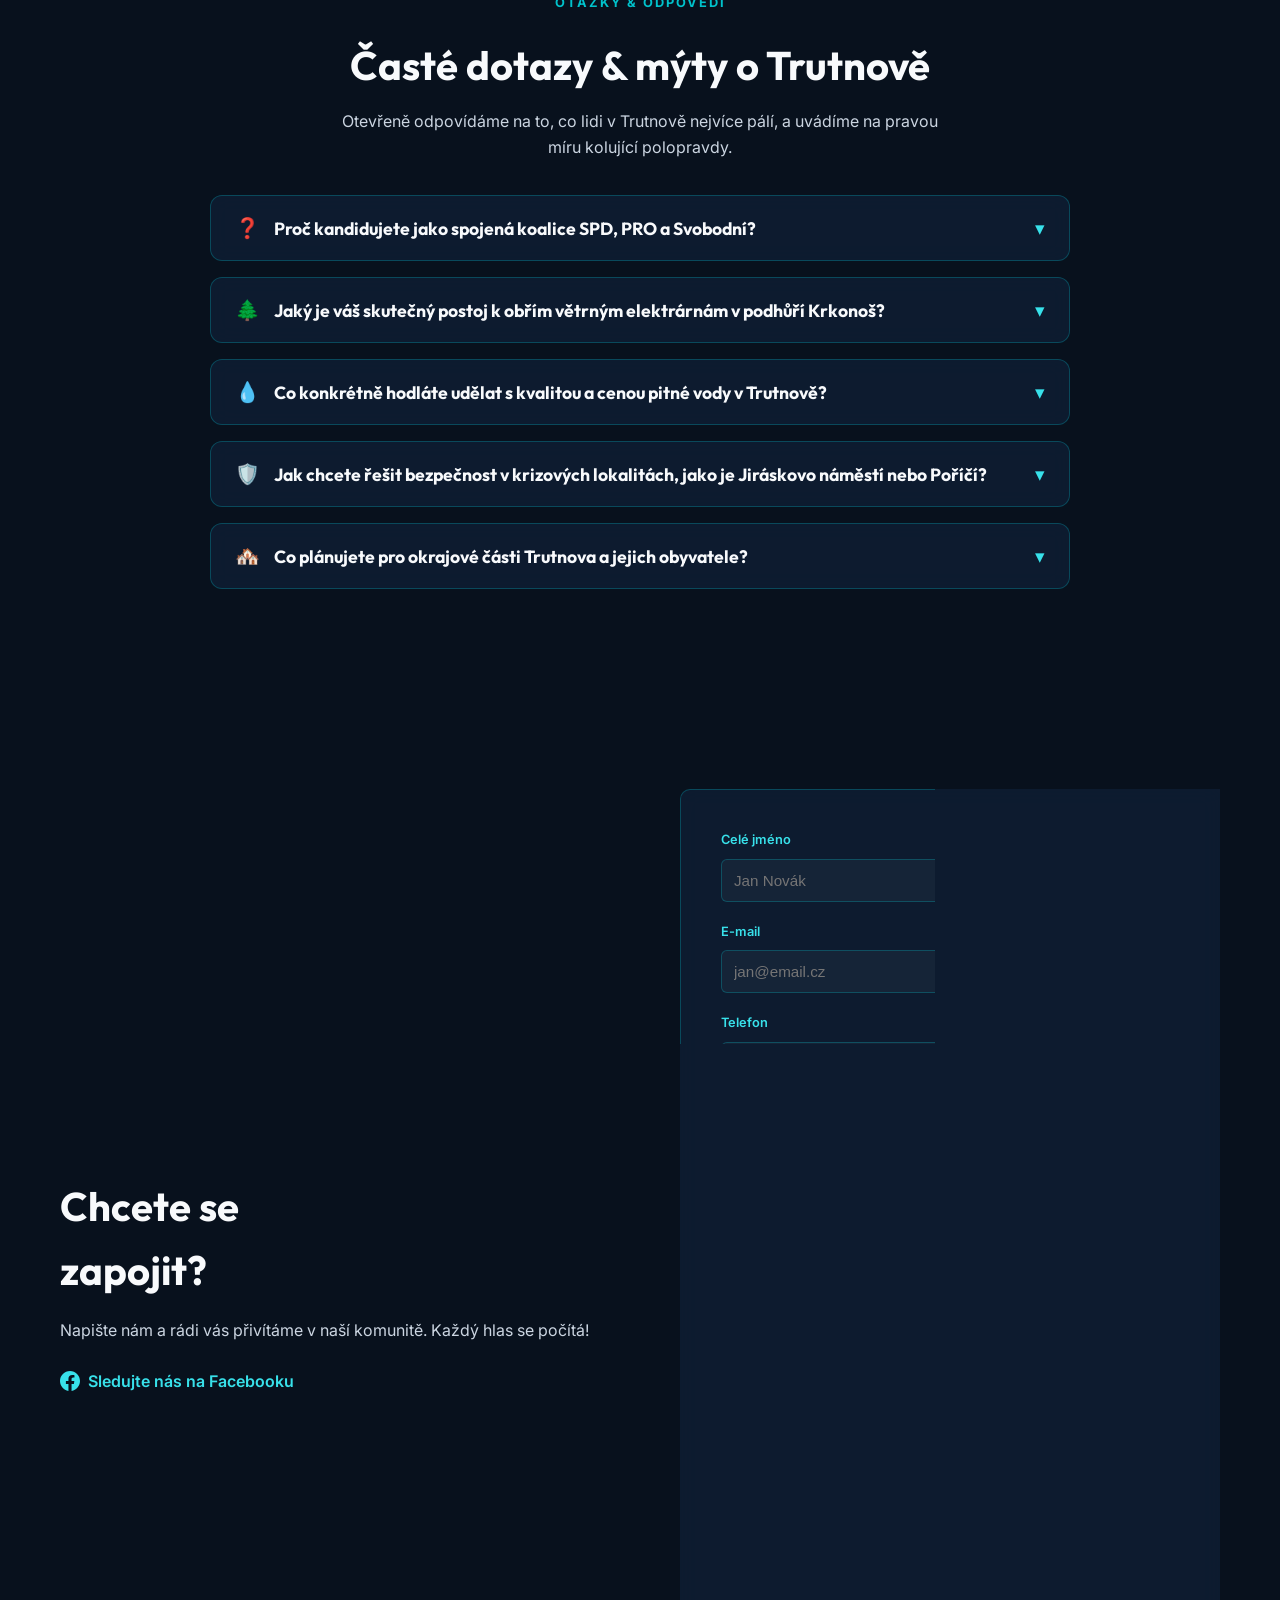
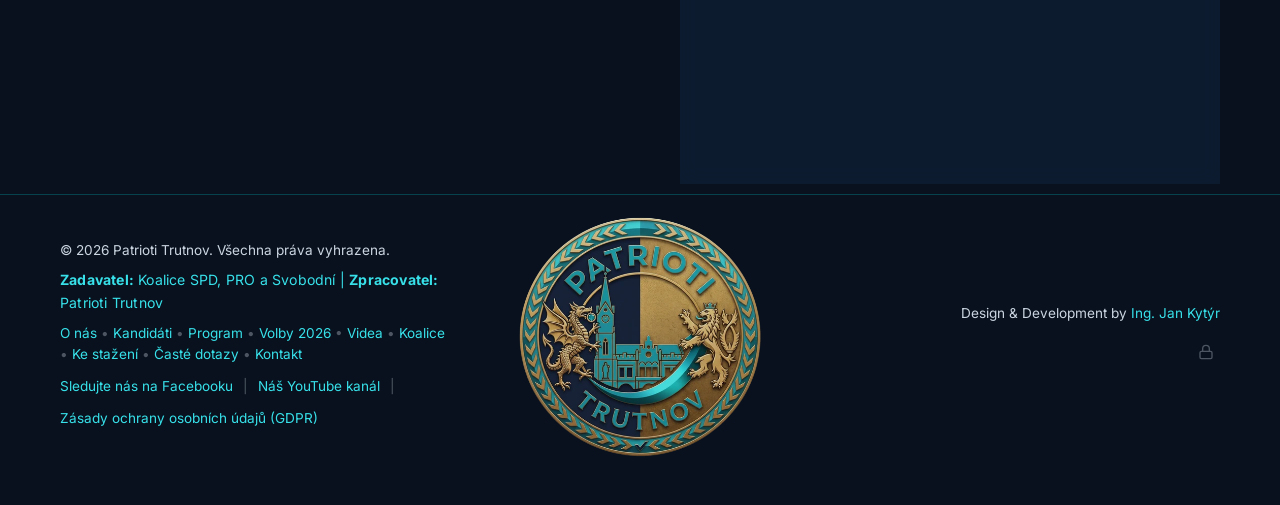
==== commit 189ae1e7: "Implementovat 5 volebnich vylepseni: volebni tahak, tlacitka sdileni, motiv Patrioti, scroll nahoru " ====
--- a/wwwroot/index.html
+++ b/wwwroot/index.html
@@ -11,20 +11,25 @@
     <link rel="canonical" href="https://www.patriotitrutnov.cz">
     <link rel="icon" type="image/png" href="img/PatriotiLogoBlack.png">
 
-    <!-- Open Graph / Facebook -->
+    <!-- Open Graph / Facebook / WhatsApp -->
     <meta property="og:type" content="website">
+    <meta property="og:site_name" content="Patrioti Trutnov">
+    <meta property="og:locale" content="cs_CZ">
     <meta property="og:url" content="https://www.patriotitrutnov.cz">
     <meta property="og:title" content="Patrioti Trutnov | Kandidátka č. 1 – Komunální volby Trutnov">
-    <meta property="og:description" content="Co z Trutnova máte Vy? Máme jasný plán pro čistou vodu, bezpečné ulice a ochranu podhůří.">
+    <meta property="og:description" content="Kandidátka č. 1 pro komunální volby v Trutnově (9.–10. 10. 2026). Máme 10 jasných priorit, akční plán pro prvních 100 dní a silný tým 33 patriotů pod vedením Kateřiny Hurdálkové.">
     <meta property="og:image" content="https://www.patriotitrutnov.cz/img/PatriotiBanner.png">
+    <meta property="og:image:secure_url" content="https://www.patriotitrutnov.cz/img/PatriotiBanner.png">
+    <meta property="og:image:type" content="image/png">
     <meta property="og:image:width" content="1200">
     <meta property="og:image:height" content="630">
+    <meta property="og:image:alt" content="Patrioti Trutnov - Kandidátka č. 1">
 
     <!-- Twitter -->
     <meta property="twitter:card" content="summary_large_image">
     <meta property="twitter:url" content="https://www.patriotitrutnov.cz">
     <meta property="twitter:title" content="Patrioti Trutnov | Kandidátka č. 1">
-    <meta property="twitter:description" content="Co z Trutnova máte Vy? Máme jasný plán pro čistou vodu, bezpečné ulice a ochranu podhůří.">
+    <meta property="twitter:description" content="Kandidátka č. 1 pro komunální volby v Trutnově (9.–10. 10. 2026). Máme 10 jasných priorit a tým 33 patriotů pro bezpečný a prosperující Trutnov.">
     <meta property="twitter:image" content="https://www.patriotitrutnov.cz/img/PatriotiBanner.png">
 
     <!-- Structured Data (JSON-LD) -->
@@ -56,7 +61,7 @@
     <link rel="stylesheet" href="css/main.css">
     <script>
         (function() {
-            const theme = localStorage.getItem('patrioti_theme') || localStorage.getItem('theme') || 'gold';
+            const theme = localStorage.getItem('patrioti_theme') || localStorage.getItem('theme') || 'patrioti';
             document.documentElement.classList.add(theme + '-theme');
         })();
     </script>
@@ -96,16 +101,16 @@
                     <!-- Rozbalovací výběr motivů (Theme Dropdown) -->
                     <div class="theme-dropdown" id="themeDropdown">
                         <button type="button" class="theme-dropdown-trigger" id="themeDropdownTrigger" aria-haspopup="true" aria-expanded="false" title="Změnit barevný motiv vzhledu">
-                            <span class="theme-current-icon" id="themeCurrentIcon">✨</span>
-                            <span class="theme-current-name" id="themeCurrentName">Zlatý</span>
+                            <span class="theme-current-icon" id="themeCurrentIcon">🛡️</span>
+                            <span class="theme-current-name" id="themeCurrentName">Patrioti</span>
                             <span class="theme-dropdown-arrow">▾</span>
                         </button>
                         <div class="theme-dropdown-menu" id="themeDropdownMenu" role="menu">
-                            <button type="button" class="theme-dropdown-item" data-theme="patrioti" role="menuitem">
+                            <button type="button" class="theme-dropdown-item active" data-theme="patrioti" role="menuitem">
                                 <span class="theme-icon">🛡️</span>
                                 <span class="theme-text">Patrioti</span>
                             </button>
-                            <button type="button" class="theme-dropdown-item active" data-theme="gold" role="menuitem">
+                            <button type="button" class="theme-dropdown-item" data-theme="gold" role="menuitem">
                                 <span class="theme-icon">✨</span>
                                 <span class="theme-text">Zlatý</span>
                             </button>
@@ -116,18 +121,6 @@
                             <button type="button" class="theme-dropdown-item" data-theme="light" role="menuitem">
                                 <span class="theme-icon">☀️</span>
                                 <span class="theme-text">Světlý</span>
-                            </button>
-                            <button type="button" class="theme-dropdown-item" data-theme="red" role="menuitem">
-                                <span class="theme-icon">🔥</span>
-                                <span class="theme-text">Plamen</span>
-                            </button>
-                            <button type="button" class="theme-dropdown-item" data-theme="green" role="menuitem">
-                                <span class="theme-icon">🌲</span>
-                                <span class="theme-text">Les</span>
-                            </button>
-                            <button type="button" class="theme-dropdown-item" data-theme="water" role="menuitem">
-                                <span class="theme-icon">💧</span>
-                                <span class="theme-text">Voda</span>
                             </button>
                         </div>
                     </div>
@@ -789,6 +782,28 @@
                         </div>
                     </div>
                 </div>
+
+                <!-- Sekce Sdílení programu -->
+                <div class="share-section reveal">
+                    <div class="share-box">
+                        <span class="share-badge">📢 POMOZTE NÁM ROZŠÍŘIT PROGRAM</span>
+                        <h3 class="share-title">Záleží vám na budoucnosti Trutnova?</h3>
+                        <p class="share-desc">Sdílejte náš program a vizi se svými sousedy, přáteli a rodinou. Změna k lepšímu v Trutnově začíná u každého z nás!</p>
+                        <div class="share-buttons">
+                            <a href="https://api.whatsapp.com/send?text=Ahoj%2C%20pod%C3%ADvej%20se%20na%20volebn%C3%AD%20program%20a%20kandid%C3%A1tku%20Patriot%C5%AF%20Trutnov%20(kandid%C3%A1tka%20%C4%8D.%201)%20pro%20komun%C3%A1ln%C3%AD%20volby%3A%20https%3A%2F%2Fwww.patriotitrutnov.cz" target="_blank" rel="noopener noreferrer" class="btn-share btn-share-wa">
+                                <svg width="18" height="18" viewBox="0 0 24 24" fill="currentColor"><path d="M12.031 2C6.496 2 2 6.496 2 12.031c0 1.767.461 3.488 1.336 5.008L2 22l5.127-1.344A10.016 10.016 0 0 0 12.031 22C17.566 22 22 17.504 22 12.031 22 6.496 17.566 2 12.031 2zm0 18.25a8.212 8.212 0 0 1-4.195-1.148l-.301-.179-3.119.818.832-3.04-.196-.312A8.204 8.204 0 0 1 3.781 12.03c0-4.549 3.702-8.25 8.25-8.25 4.548 0 8.25 3.701 8.25 8.25 0 4.548-3.702 8.25-8.25 8.25zm4.52-6.17c-.248-.124-1.467-.724-1.695-.807-.228-.083-.394-.124-.56.124-.166.248-.642.807-.787.973-.145.166-.29.187-.538.062s-1.047-.386-1.995-1.232c-.738-.658-1.236-1.47-1.381-1.718-.145-.248-.016-.382.108-.506.112-.111.248-.29.373-.435.124-.145.166-.248.249-.415.083-.166.041-.311-.021-.435-.062-.124-.56-1.349-.767-1.848-.202-.486-.407-.42-.56-.428l-.477-.008c-.166 0-.435.062-.663.311-.228.248-.87 0.851-.87 2.075 0 1.224.891 2.407 1.015 2.573.124.166 1.753 2.678 4.248 3.755.594.256 1.058.409 1.42.524.597.19 1.14.163 1.569.099.479-.072 1.467-.6 1.674-1.18.207-.58.207-1.078.145-1.18-.062-.102-.228-.164-.476-.288z"/></svg>
+                                <span>Sdílet na WhatsAppu</span>
+                            </a>
+                            <a href="https://www.facebook.com/sharer/sharer.php?u=https%3A%2F%2Fwww.patriotitrutnov.cz" target="_blank" rel="noopener noreferrer" class="btn-share btn-share-fb">
+                                <svg width="18" height="18" viewBox="0 0 24 24" fill="currentColor"><path d="M24 12.073c0-6.627-5.373-12-12-12s-12 5.373-12 12c0 5.99 4.388 10.954 10.125 11.854v-8.385H7.078v-3.47h3.047V9.43c0-3.007 1.792-4.669 4.533-4.669 1.312 0 2.686.235 2.686.235v2.953H15.83c-1.491 0-1.956.925-1.956 1.874v2.25h3.328l-.532 3.47h-2.796v8.385C19.612 23.027 24 18.062 24 12.073z"/></svg>
+                                <span>Sdílet na Facebooku</span>
+                            </a>
+                            <button type="button" class="btn-share btn-share-copy" id="shareCopyBtn" onclick="copySiteLink(this)">
+                                🔗 <span>Zkopírovat odkaz</span>
+                            </button>
+                        </div>
+                    </div>
+                </div>
             </div>
         </section>
 
@@ -863,6 +878,22 @@
                                 <p class="voting-tip-text">
                                     Označte <strong>velkým křížkem celou volební stranu č. 1 – PATRIOTI TRUTNOV</strong> v záhlaví hlasovacího lístku. Tímto způsobem získá náš tým všech vašich 33 hlasů a zabráníte jejich roztříštění.
                                 </p>
+
+                                <div class="ballot-mockup">
+                                    <div class="ballot-header">
+                                        <div class="ballot-num">1.</div>
+                                        <div class="ballot-checkbox">✕</div>
+                                        <div class="ballot-name">
+                                            <strong>PATRIOTI TRUTNOV</strong>
+                                            <span>Koalice SPD, PRO a Svobodní</span>
+                                        </div>
+                                        <span class="ballot-badge">Doporučeno</span>
+                                    </div>
+                                    <div class="ballot-explanation">
+                                        <div class="ballot-step"><strong>1 velký křížek = 33 hlasů pro celou naši kandidátku.</strong></div>
+                                        <div class="ballot-step">Není třeba křížkovat jednotlivé kandidáty zvlášť, křížek v záhlaví automaticky podpoří celý náš tým.</div>
+                                    </div>
+                                </div>
                             </div>
 
                             <!-- Ohlédnutí za besedou 25. 9. -->
@@ -1327,6 +1358,9 @@
         </div>
     </div>
 
+    <!-- Plovoucí tlačítko Scroll to top -->
+    <button type="button" id="scrollTopBtn" class="scroll-top-btn" aria-label="Zpět nahoru" title="Zpět na začátek stránky">↑</button>
+
     <script src="js/animations.js"></script>
 </body>
 </html>
--- a/wwwroot/css/main.css
+++ b/wwwroot/css/main.css
@@ -2493,6 +2493,10 @@
         grid-template-columns: 1fr;
     }
 
+    .candidate-card.candidate-leader {
+        order: -1;
+    }
+
     .candidates-full-wrapper {
         padding: 22px 16px;
     }
@@ -2979,5 +2983,239 @@
     }
 }
 
-
-
+/* ==========================================
+   Ballot Mockup (Voting Guide)
+   ========================================== */
+.ballot-mockup {
+    background: rgba(0, 0, 0, 0.35);
+    border: 2px dashed rgba(234, 179, 8, 0.45);
+    border-radius: 12px;
+    padding: 18px 20px;
+    margin-top: 16px;
+}
+
+.ballot-header {
+    display: flex;
+    align-items: center;
+    gap: 14px;
+    background: rgba(234, 179, 8, 0.12);
+    border: 1px solid rgba(234, 179, 8, 0.35);
+    border-radius: 8px;
+    padding: 12px 16px;
+    margin-bottom: 14px;
+}
+
+.ballot-num {
+    font-size: 1.5rem;
+    font-weight: 800;
+    color: var(--accent);
+    line-height: 1;
+}
+
+.ballot-checkbox {
+    font-family: monospace;
+    font-size: 1.5rem;
+    font-weight: 900;
+    color: #22c55e;
+    background: rgba(34, 197, 94, 0.15);
+    border: 2px solid #22c55e;
+    border-radius: 6px;
+    padding: 2px 8px;
+    line-height: 1.1;
+    text-shadow: 0 0 10px rgba(34, 197, 94, 0.5);
+}
+
+.ballot-name {
+    flex: 1;
+    display: flex;
+    flex-direction: column;
+}
+
+.ballot-name strong {
+    font-size: 1.1rem;
+    color: var(--text-primary);
+    letter-spacing: 0.5px;
+}
+
+.ballot-name span {
+    font-size: 0.78rem;
+    color: var(--text-secondary);
+}
+
+.ballot-badge {
+    background: #22c55e;
+    color: #000000;
+    font-size: 0.7rem;
+    font-weight: 800;
+    padding: 4px 8px;
+    border-radius: 4px;
+    text-transform: uppercase;
+    letter-spacing: 0.5px;
+}
+
+.ballot-explanation {
+    display: flex;
+    flex-direction: column;
+    gap: 8px;
+    font-size: 0.88rem;
+    line-height: 1.5;
+    color: var(--text-secondary);
+}
+
+.ballot-step strong {
+    color: var(--text-primary);
+}
+
+/* ==========================================
+   Share Box (WhatsApp, Facebook, Copy link)
+   ========================================== */
+.share-section {
+    margin: 40px auto 0 auto;
+    max-width: 900px;
+}
+
+.share-box {
+    background: linear-gradient(135deg, rgba(30, 58, 138, 0.3) 0%, rgba(15, 23, 42, 0.6) 100%);
+    border: 1px solid rgba(59, 130, 246, 0.3);
+    border-radius: 16px;
+    padding: 30px;
+    text-align: center;
+    box-shadow: 0 15px 35px rgba(0, 0, 0, 0.25);
+}
+
+.share-badge {
+    display: inline-block;
+    font-size: 0.8rem;
+    font-weight: 800;
+    letter-spacing: 1px;
+    color: var(--accent);
+    margin-bottom: 10px;
+}
+
+.share-title {
+    font-size: 1.6rem;
+    margin: 0 0 10px 0;
+    color: var(--text-primary);
+}
+
+.share-desc {
+    font-size: 0.95rem;
+    color: var(--text-secondary);
+    max-width: 650px;
+    margin: 0 auto 22px auto;
+    line-height: 1.5;
+}
+
+.share-buttons {
+    display: flex;
+    flex-wrap: wrap;
+    justify-content: center;
+    gap: 14px;
+}
+
+.btn-share {
+    display: inline-flex;
+    align-items: center;
+    gap: 9px;
+    padding: 12px 22px;
+    border-radius: 8px;
+    font-size: 0.9rem;
+    font-weight: 700;
+    text-decoration: none;
+    border: none;
+    cursor: pointer;
+    transition: transform 0.2s ease, box-shadow 0.2s ease, opacity 0.2s ease;
+}
+
+.btn-share:hover {
+    transform: translateY(-2px);
+    box-shadow: 0 8px 20px rgba(0, 0, 0, 0.3);
+}
+
+.btn-share-wa {
+    background: #25d366;
+    color: #ffffff;
+}
+
+.btn-share-wa:hover {
+    background: #20ba5a;
+    box-shadow: 0 8px 22px rgba(37, 211, 102, 0.4);
+}
+
+.btn-share-fb {
+    background: #1877f2;
+    color: #ffffff;
+}
+
+.btn-share-fb:hover {
+    background: #0d65d9;
+    box-shadow: 0 8px 22px rgba(24, 119, 242, 0.4);
+}
+
+.btn-share-copy {
+    background: rgba(255, 255, 255, 0.08);
+    color: var(--text-primary);
+    border: 1px solid var(--border);
+}
+
+.btn-share-copy:hover {
+    background: rgba(255, 255, 255, 0.16);
+    border-color: var(--accent);
+}
+
+/* ==========================================
+   Scroll-to-Top Button
+   ========================================== */
+.scroll-top-btn {
+    position: fixed;
+    bottom: 24px;
+    right: 24px;
+    width: 44px;
+    height: 44px;
+    background: var(--bg-surface, #1e293b);
+    border: 1px solid var(--border);
+    color: var(--accent);
+    border-radius: 50%;
+    display: flex;
+    align-items: center;
+    justify-content: center;
+    font-size: 1.25rem;
+    font-weight: 800;
+    cursor: pointer;
+    box-shadow: 0 6px 20px rgba(0, 0, 0, 0.45);
+    opacity: 0;
+    visibility: hidden;
+    transform: translateY(12px);
+    transition: opacity 0.25s ease, visibility 0.25s ease, transform 0.25s ease, background 0.2s ease, color 0.2s ease;
+    z-index: 998;
+}
+
+.scroll-top-btn.visible {
+    opacity: 1;
+    visibility: visible;
+    transform: translateY(0);
+}
+
+.scroll-top-btn:hover {
+    background: var(--accent);
+    color: #ffffff;
+    border-color: var(--accent);
+    transform: translateY(-3px);
+    box-shadow: 0 10px 25px rgba(234, 179, 8, 0.45);
+}
+
+@media (max-width: 600px) {
+    .ballot-header {
+        flex-wrap: wrap;
+    }
+    .share-buttons {
+        flex-direction: column;
+    }
+    .btn-share {
+        width: 100%;
+        justify-content: center;
+    }
+}
+
+
+
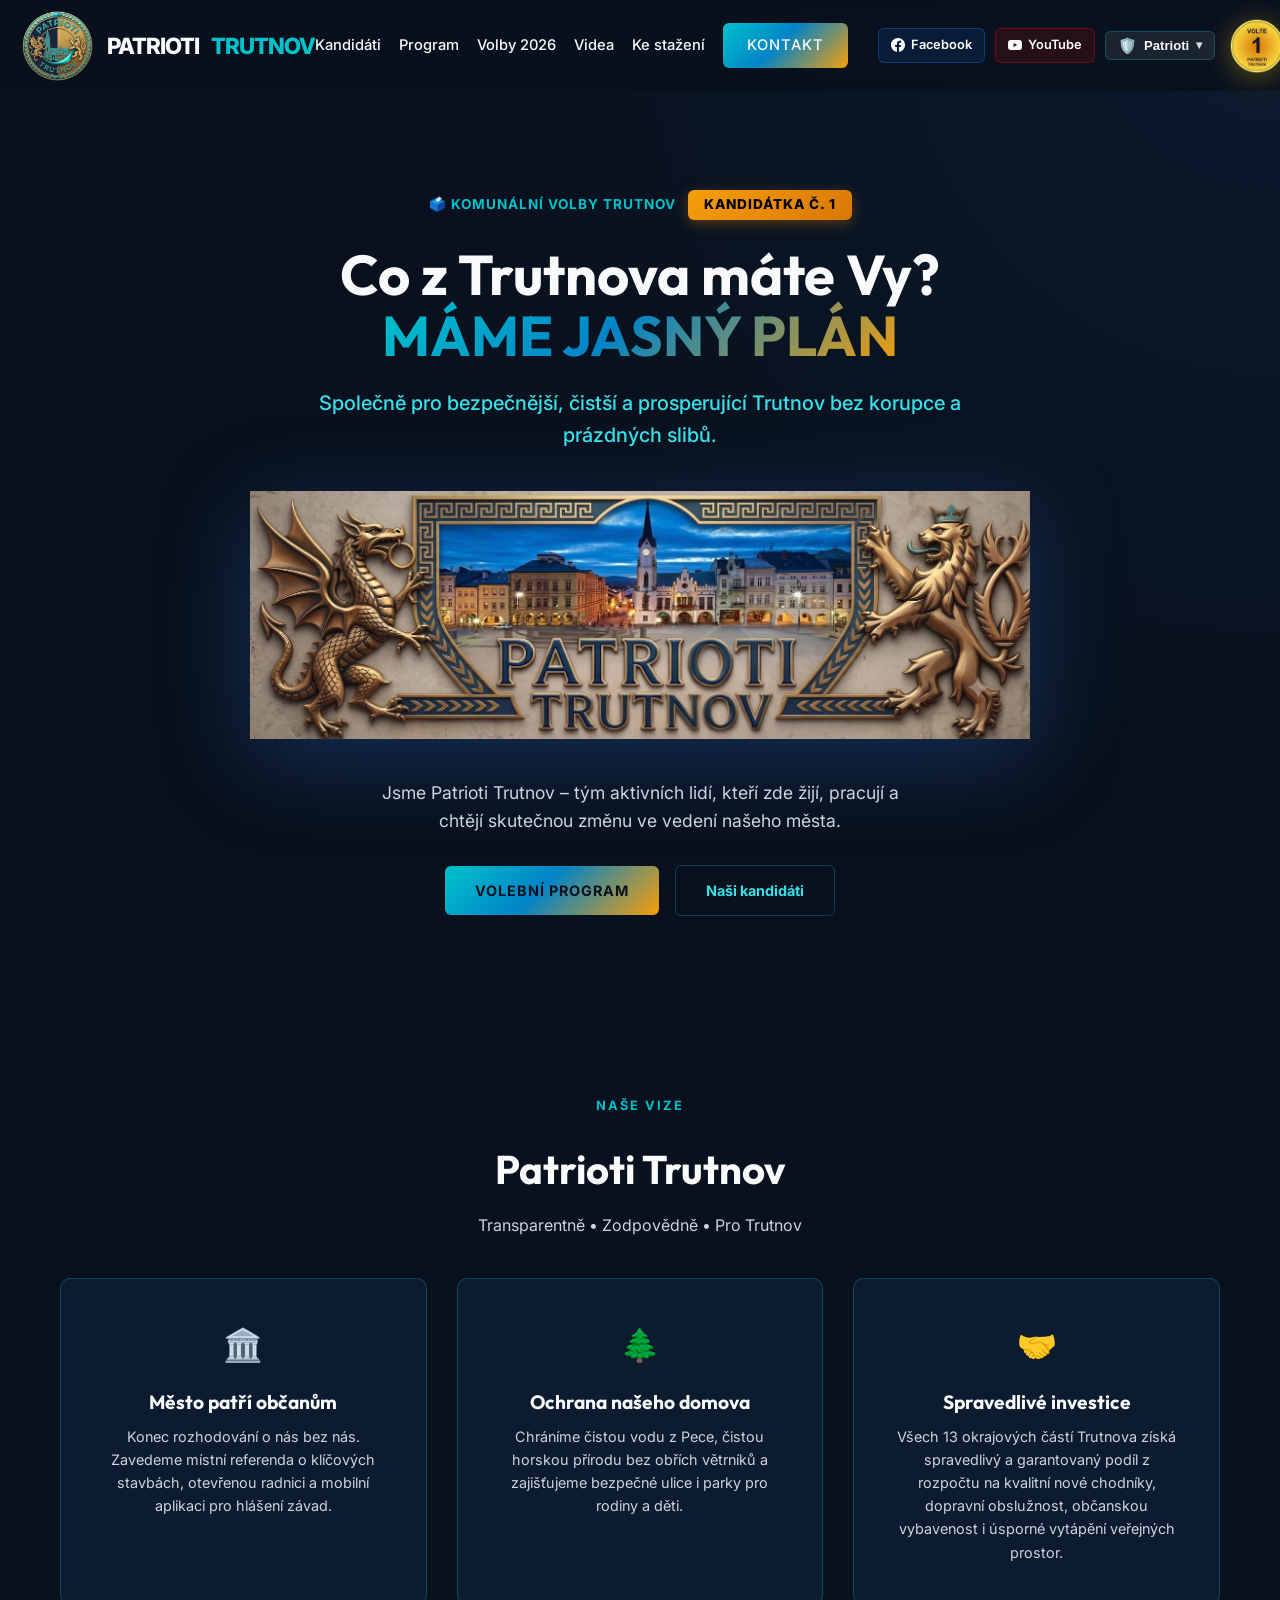
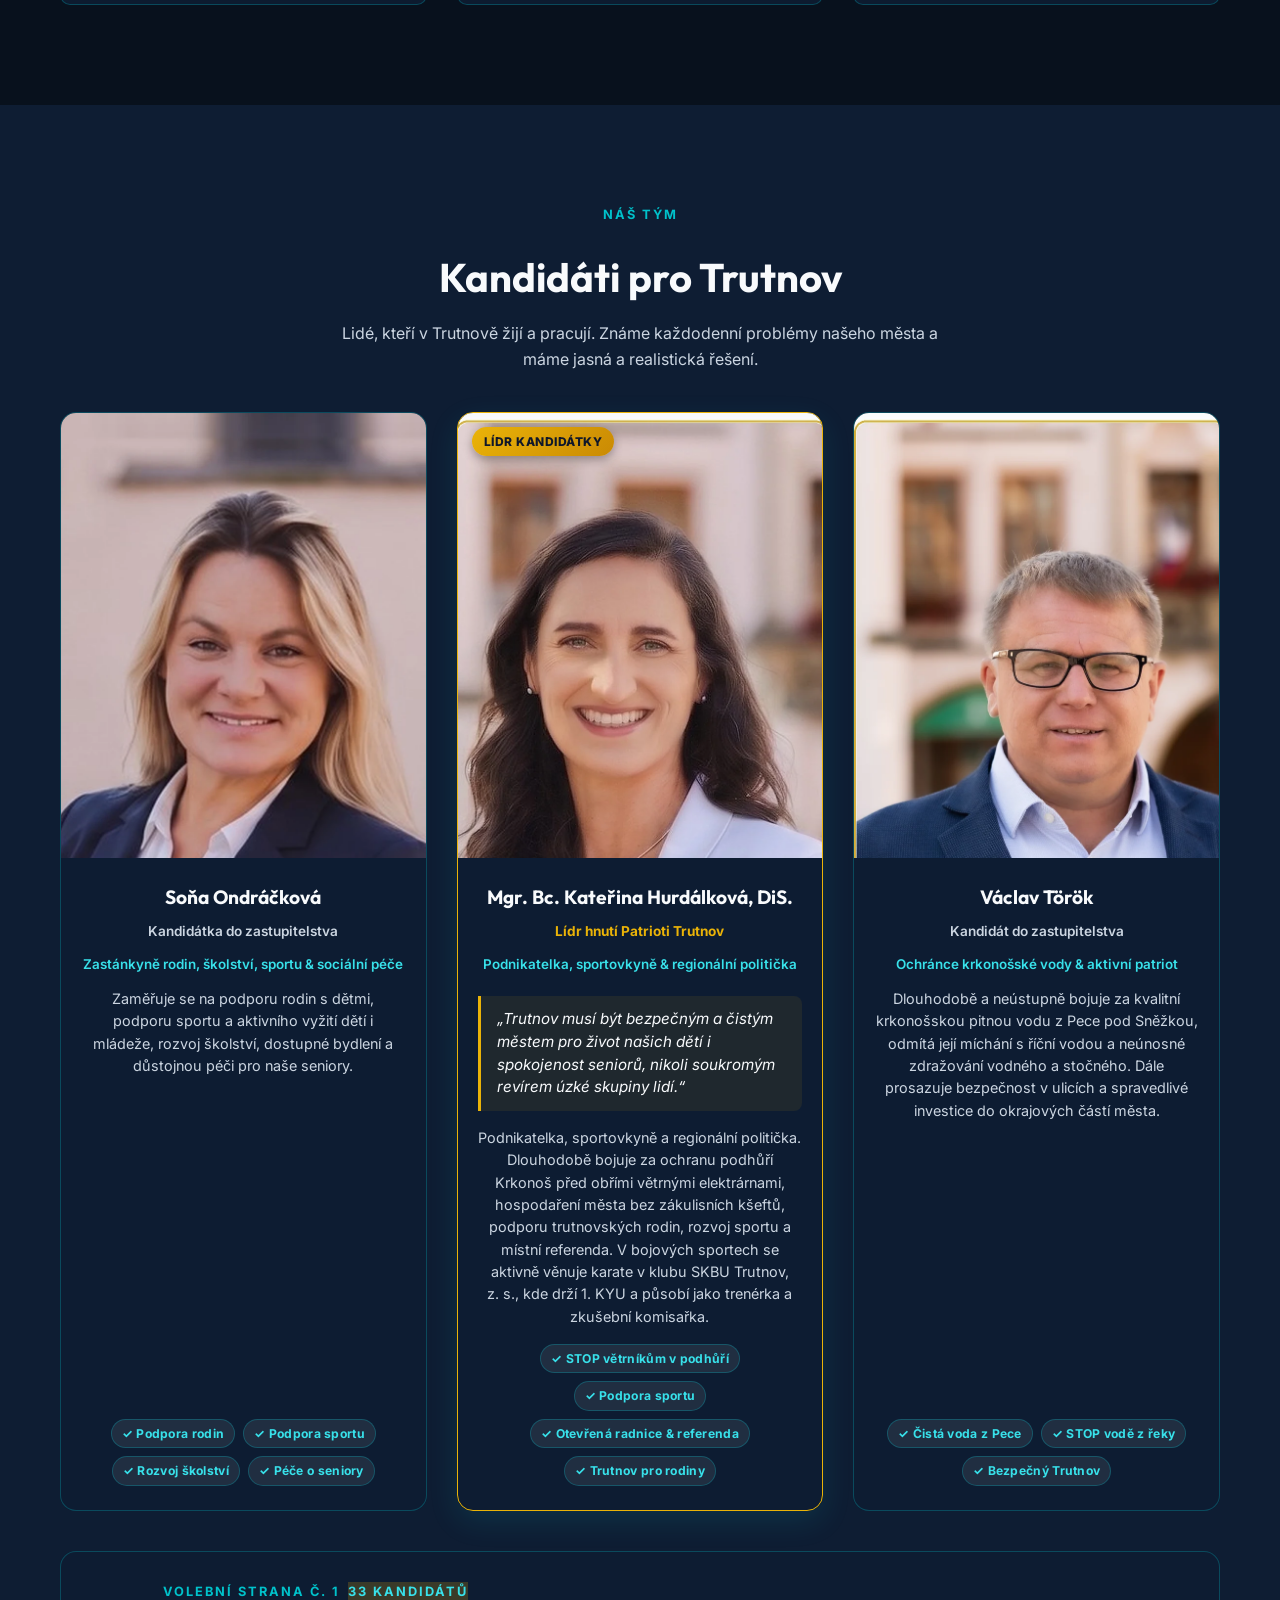
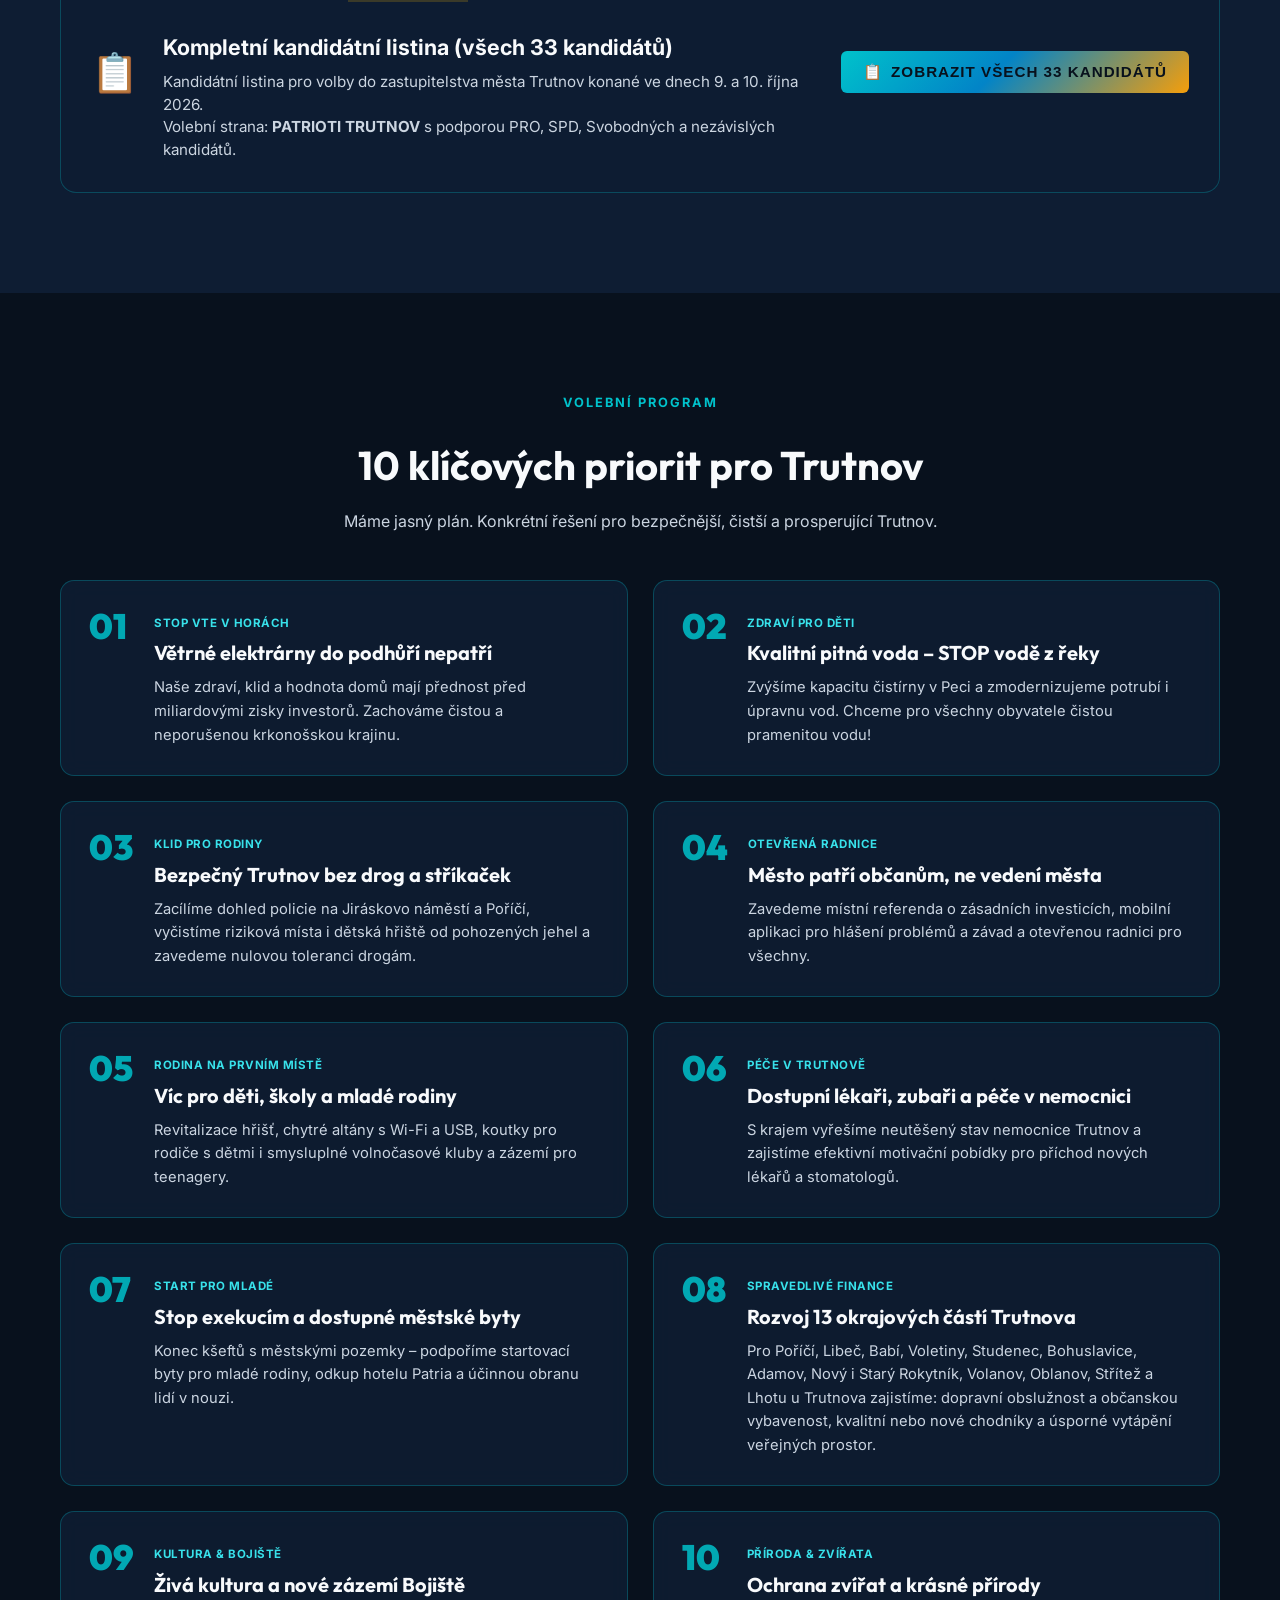
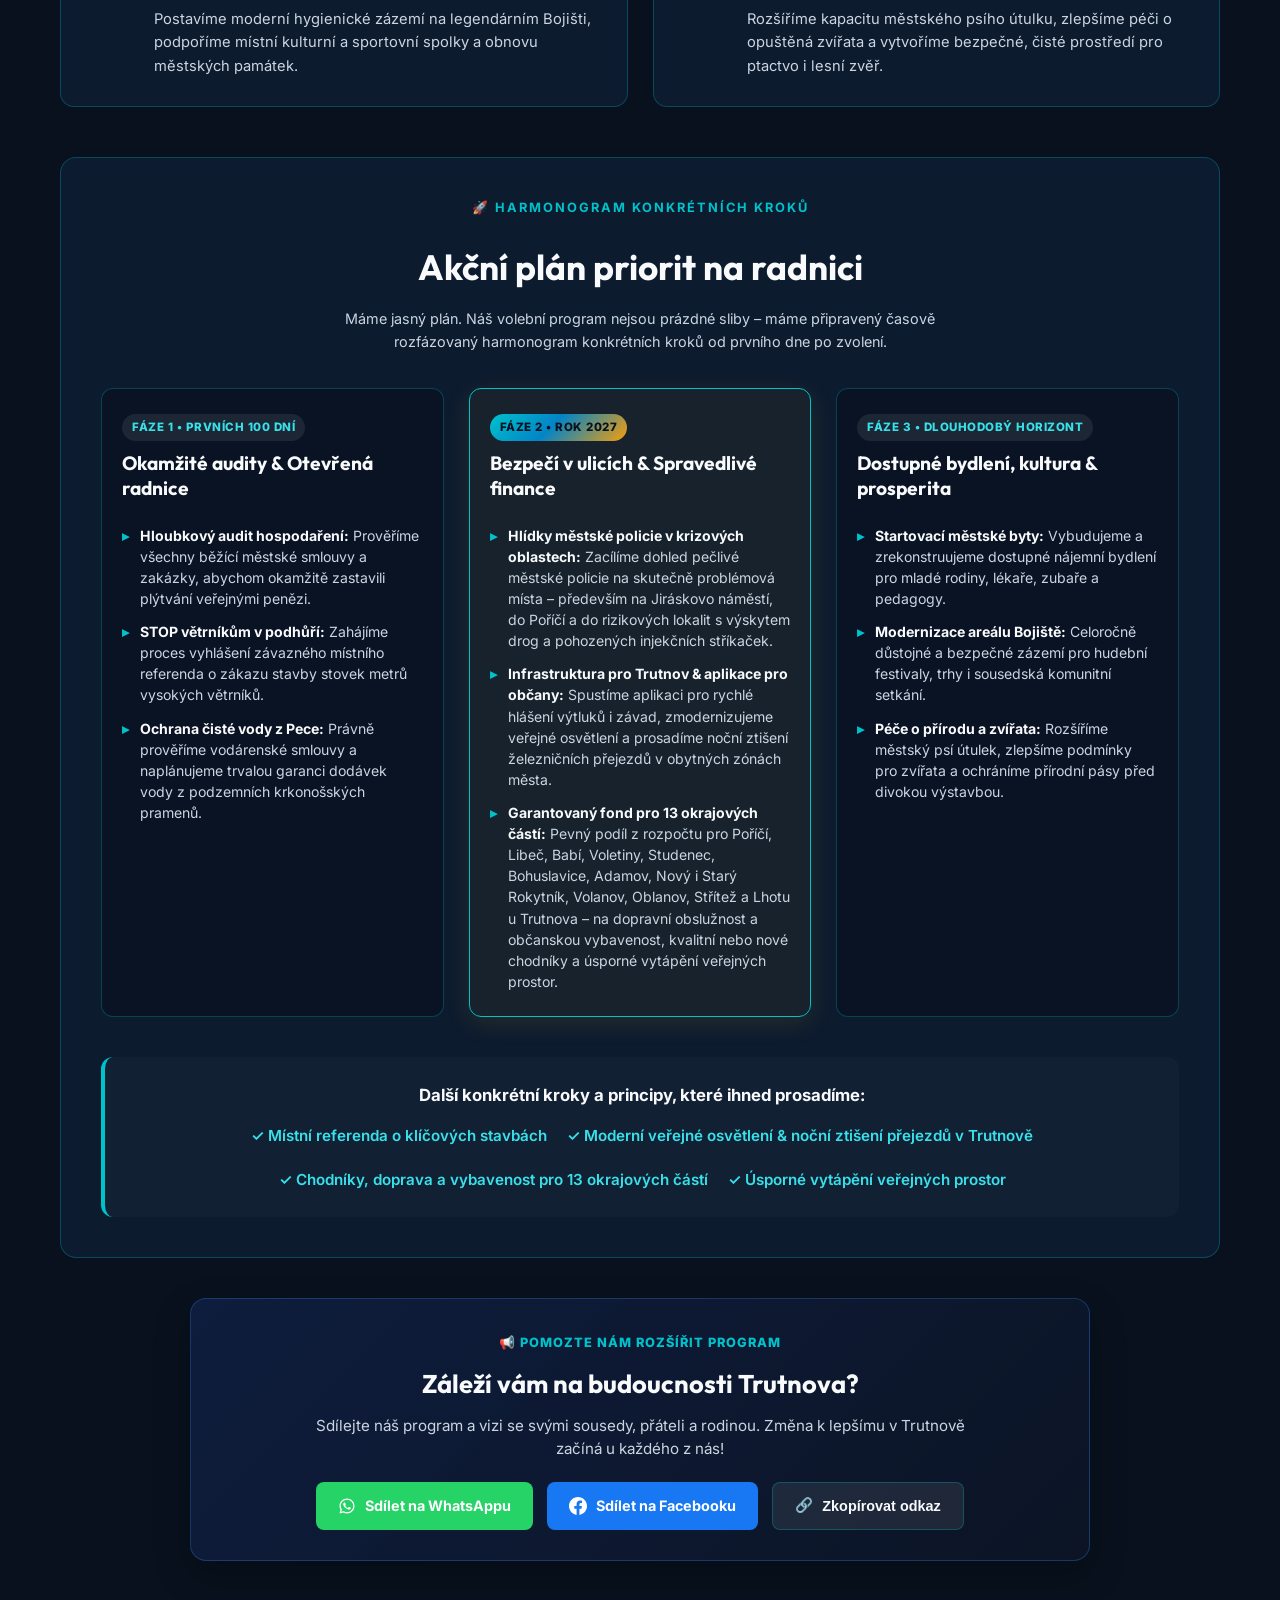
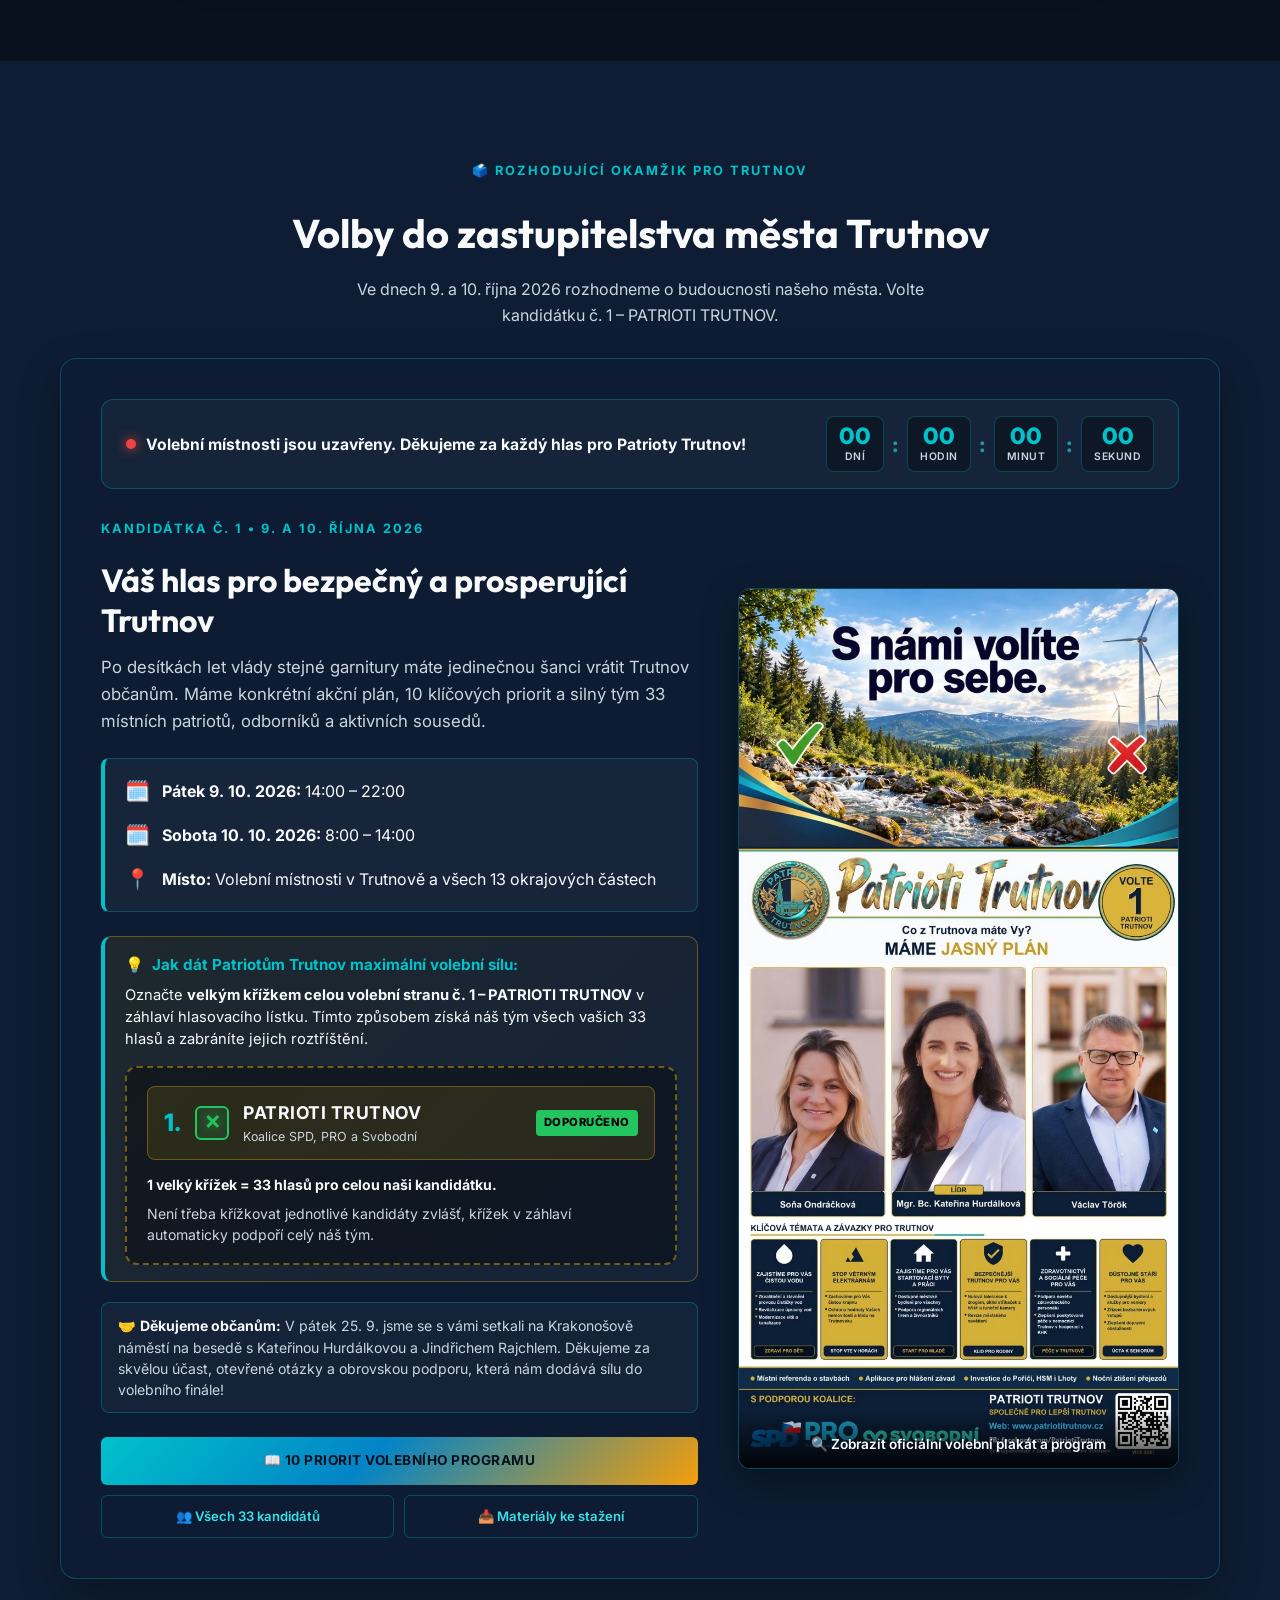
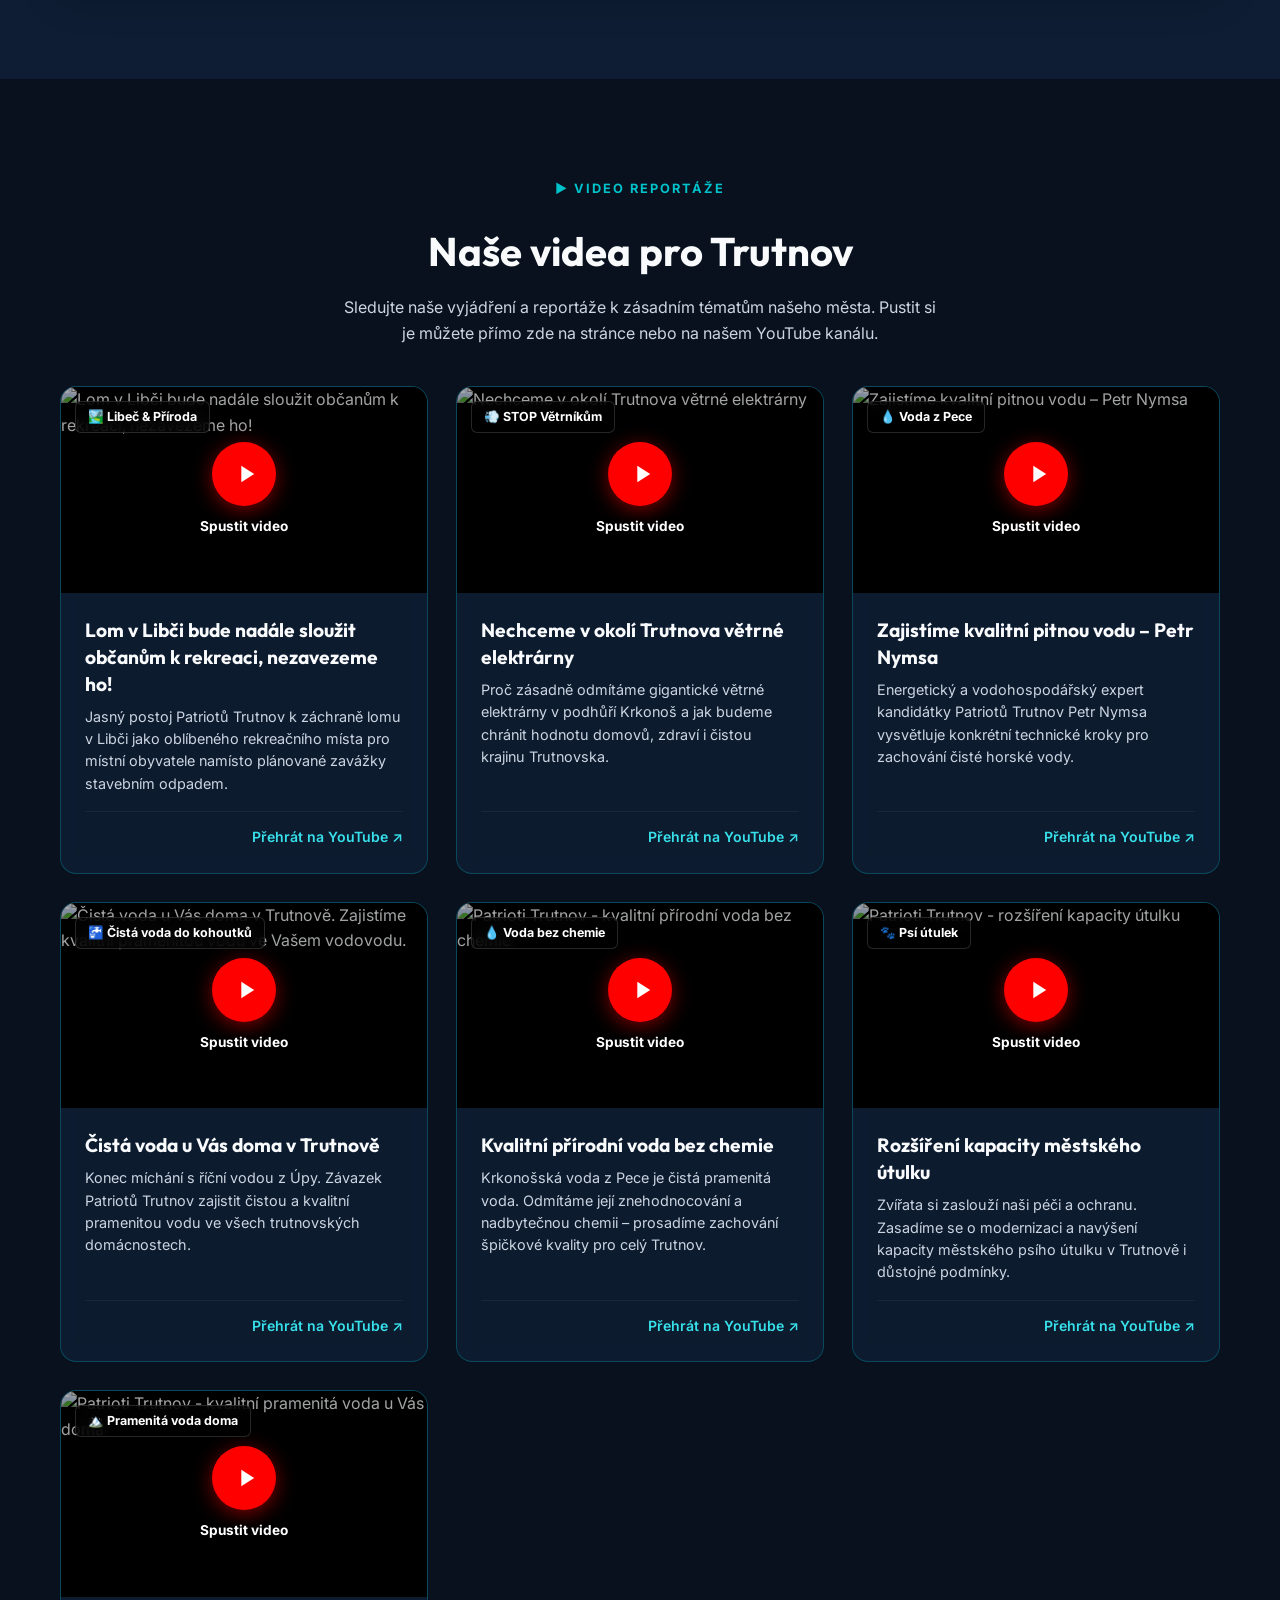
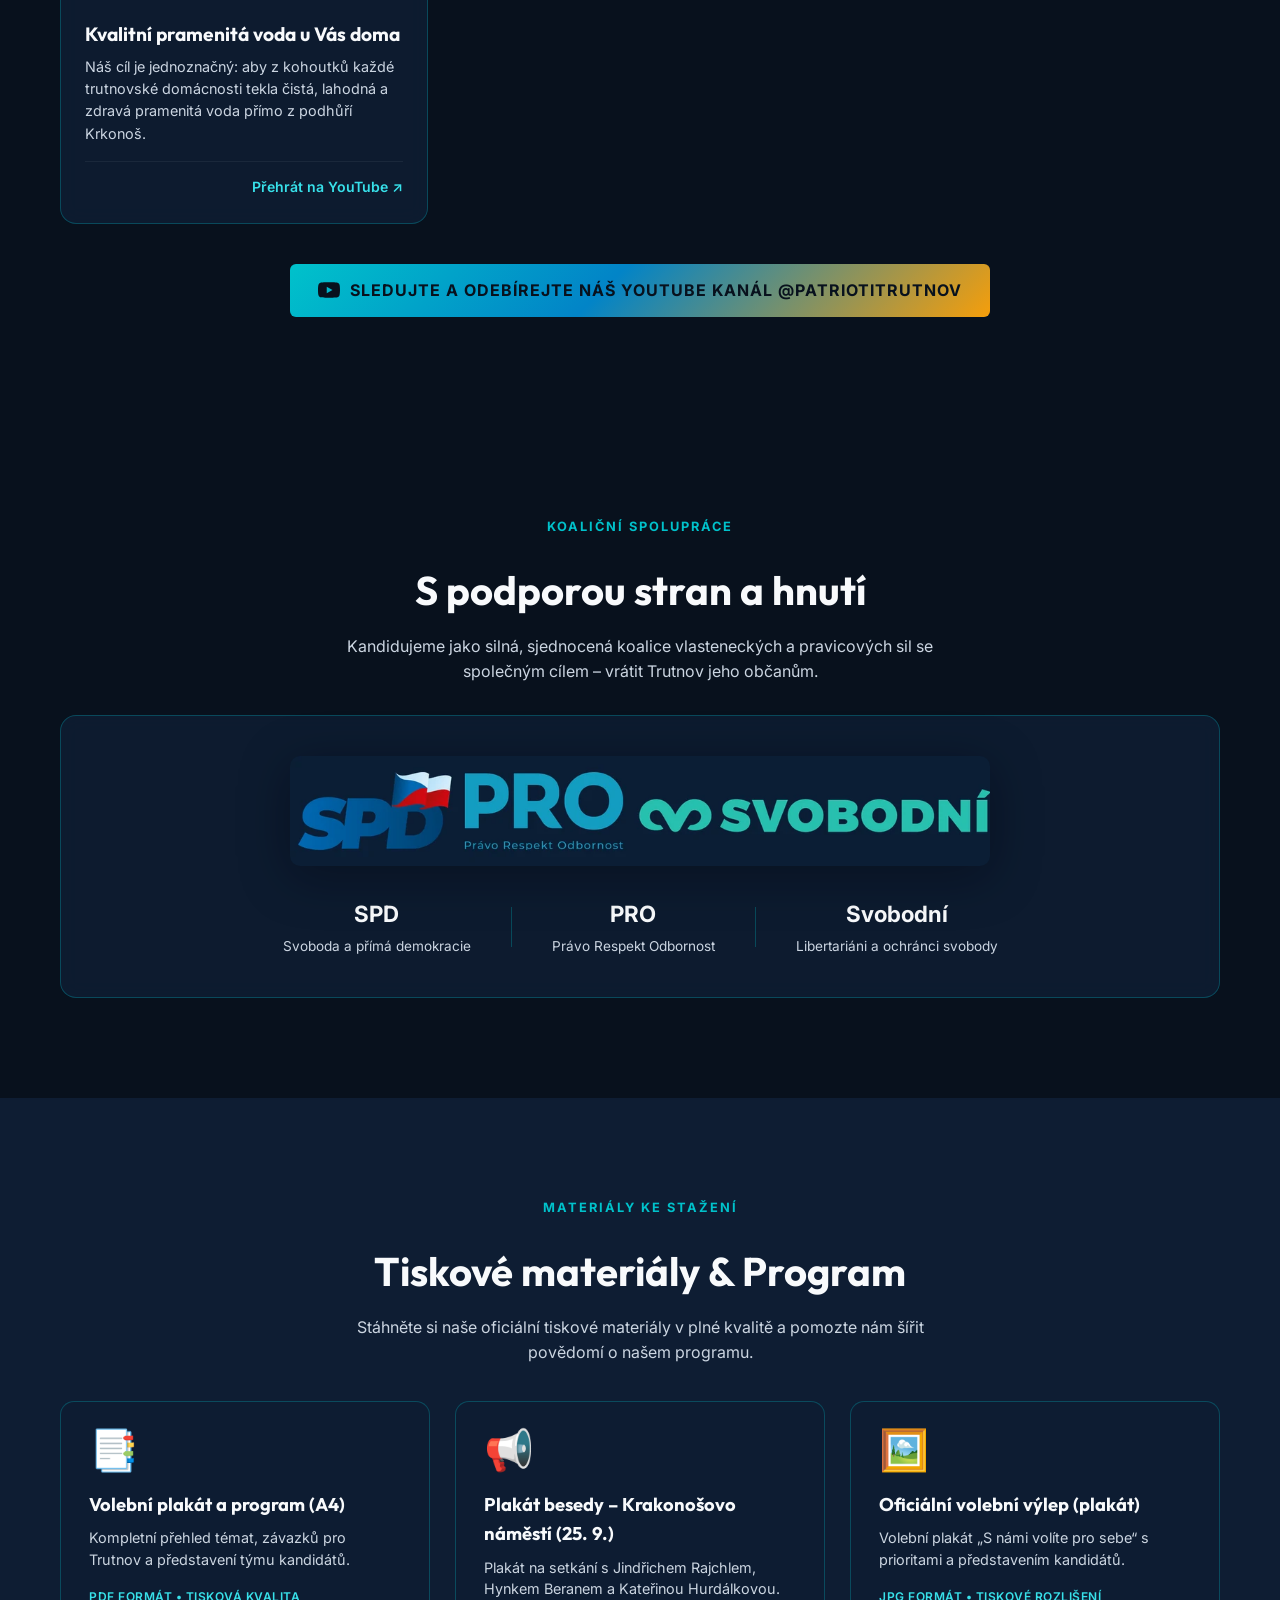
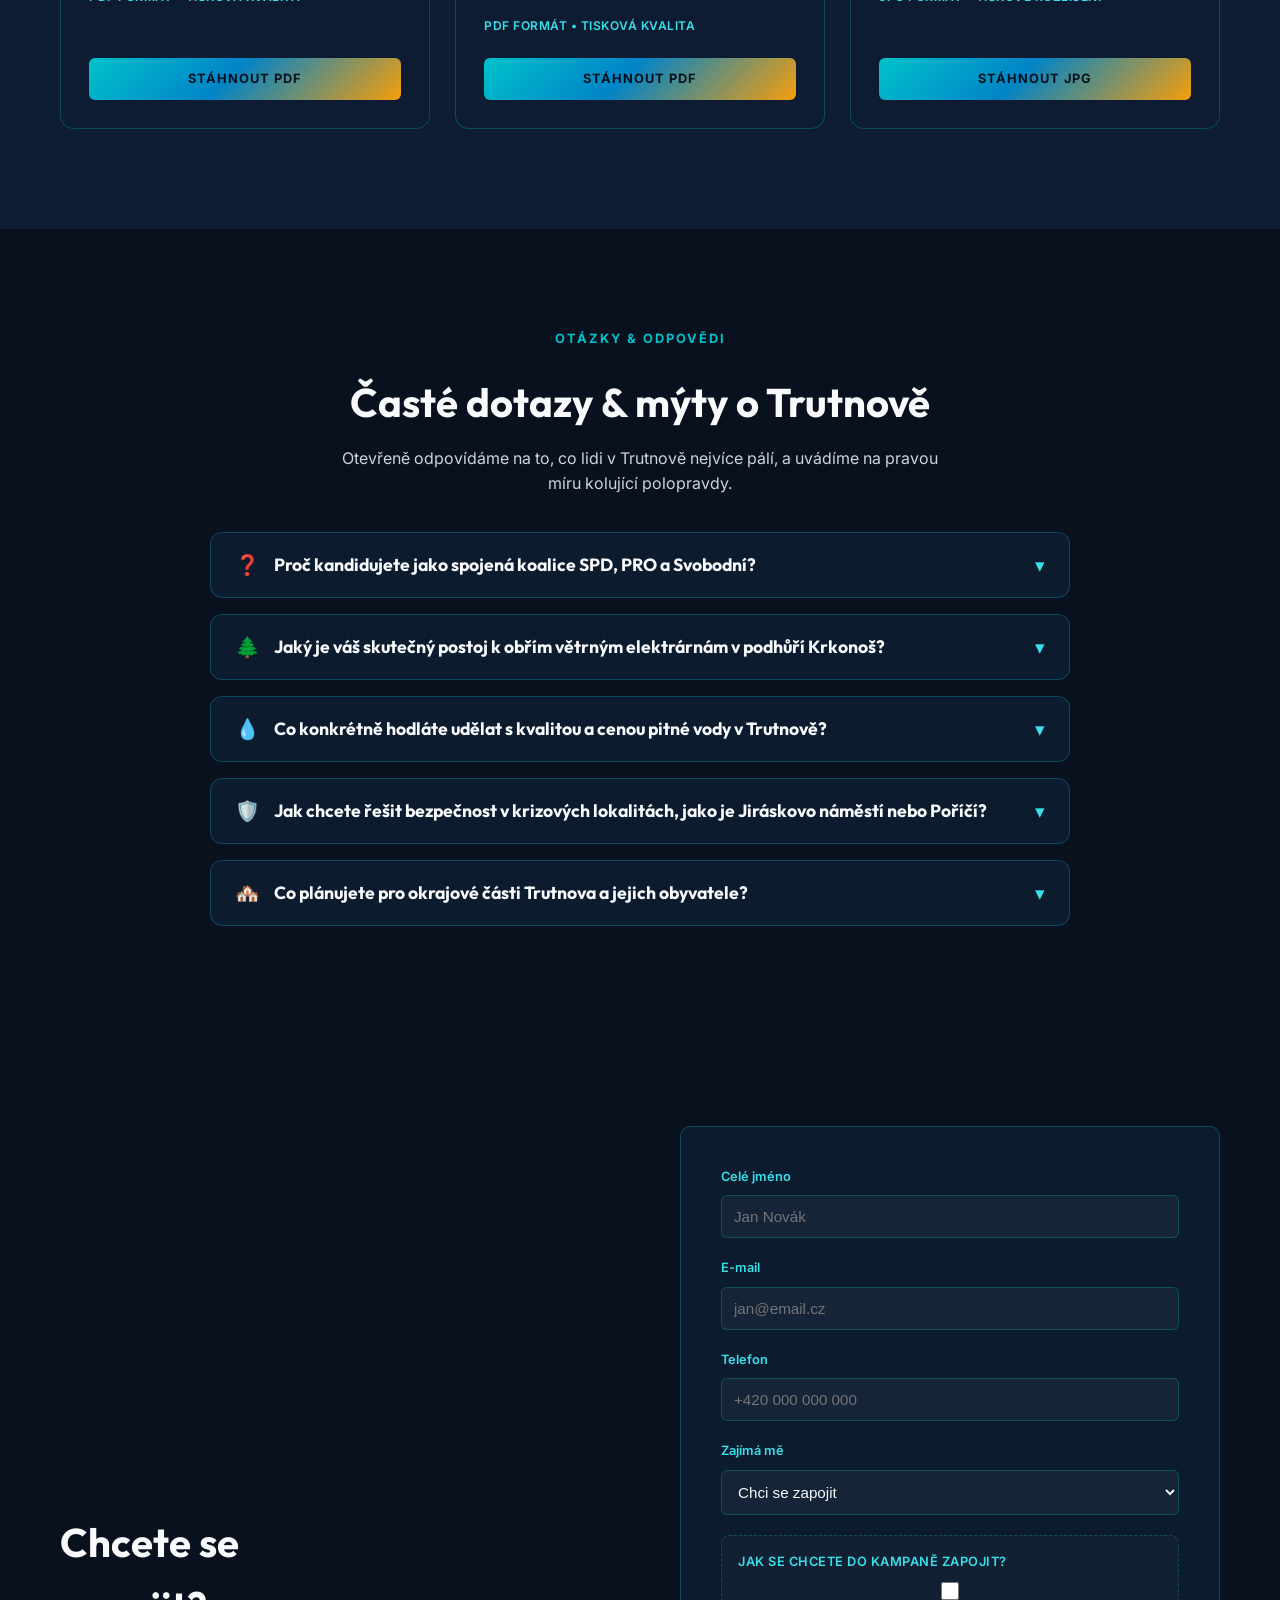
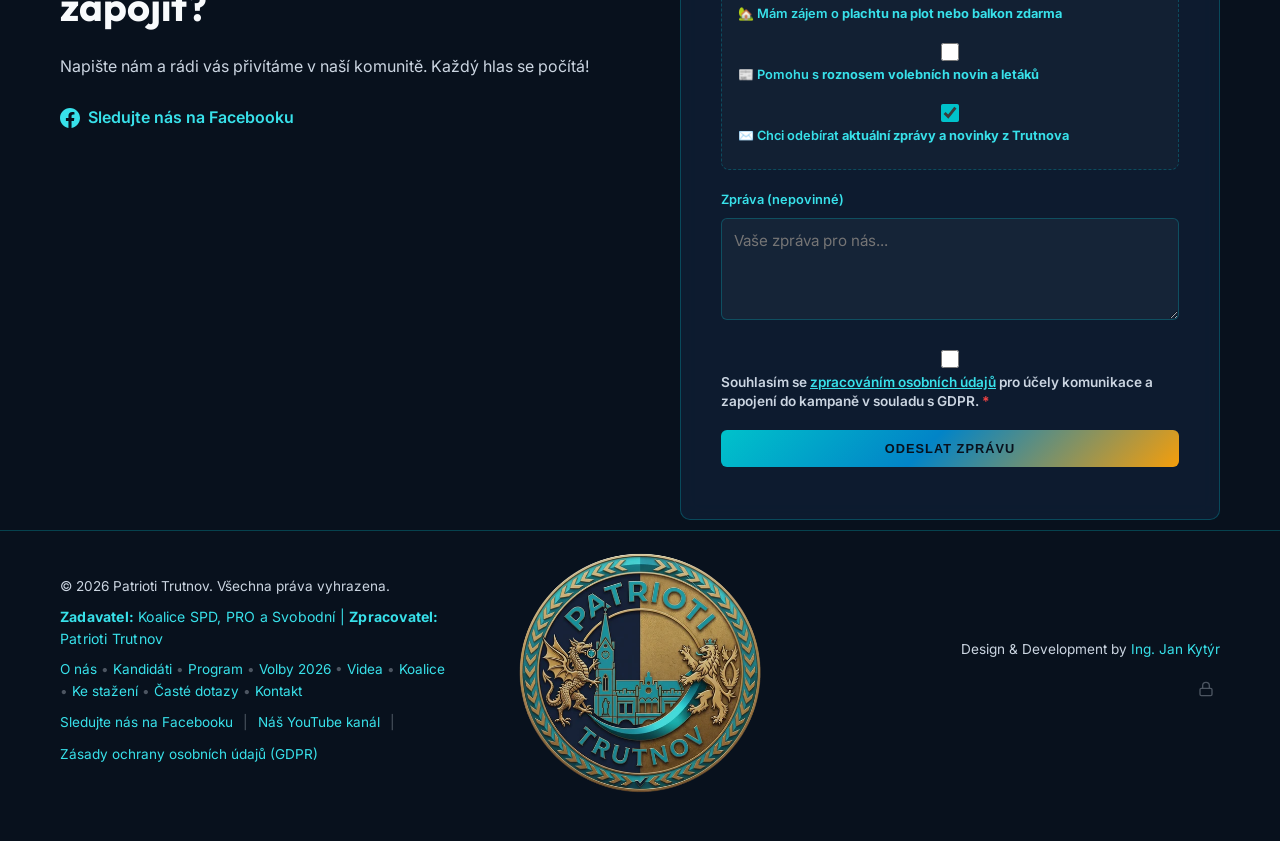
==== commit 00a15019: "Pridat 3 nova YouTube Shorts videa do sekce Videa" ====
--- a/wwwroot/index.html
+++ b/wwwroot/index.html
@@ -1038,6 +1038,81 @@
                             </div>
                         </div>
                     </div>
+
+                    <!-- Video 5: Přírodní voda bez chemie -->
+                    <div class="video-card glass-card">
+                        <div class="video-thumb-wrapper" data-video-id="8_GOZQJ0Wjw" onclick="playEmbeddedVideo(this)" title="Klikněte pro spuštění videa">
+                            <img src="https://i.ytimg.com/vi/8_GOZQJ0Wjw/hqdefault.jpg" alt="Patrioti Trutnov - kvalitní přírodní voda bez chemie" class="video-thumb" loading="lazy">
+                            <div class="video-play-overlay">
+                                <div class="play-button-circle">
+                                    <svg class="play-icon" viewBox="0 0 24 24" width="28" height="28" fill="currentColor">
+                                        <path d="M8 5v14l11-7z"/>
+                                    </svg>
+                                </div>
+                                <span class="play-label">Spustit video</span>
+                            </div>
+                            <span class="video-badge">💧 Voda bez chemie</span>
+                        </div>
+                        <div class="video-info">
+                            <h3 class="video-title">Kvalitní přírodní voda bez chemie</h3>
+                            <p class="video-desc">Krkonošská voda z Pece je čistá pramenitá voda. Odmítáme její znehodnocování a nadbytečnou chemii – prosadíme zachování špičkové kvality pro celý Trutnov.</p>
+                            <div class="video-footer">
+                                <a href="https://www.youtube.com/shorts/8_GOZQJ0Wjw" target="_blank" rel="noopener noreferrer" class="video-direct-link">
+                                    Přehrát na YouTube ↗
+                                </a>
+                            </div>
+                        </div>
+                    </div>
+
+                    <!-- Video 6: Rozšíření kapacity útulku -->
+                    <div class="video-card glass-card">
+                        <div class="video-thumb-wrapper" data-video-id="-639nWhf5y0" onclick="playEmbeddedVideo(this)" title="Klikněte pro spuštění videa">
+                            <img src="https://i.ytimg.com/vi/-639nWhf5y0/hqdefault.jpg" alt="Patrioti Trutnov - rozšíření kapacity útulku" class="video-thumb" loading="lazy">
+                            <div class="video-play-overlay">
+                                <div class="play-button-circle">
+                                    <svg class="play-icon" viewBox="0 0 24 24" width="28" height="28" fill="currentColor">
+                                        <path d="M8 5v14l11-7z"/>
+                                    </svg>
+                                </div>
+                                <span class="play-label">Spustit video</span>
+                            </div>
+                            <span class="video-badge">🐾 Psí útulek</span>
+                        </div>
+                        <div class="video-info">
+                            <h3 class="video-title">Rozšíření kapacity městského útulku</h3>
+                            <p class="video-desc">Zvířata si zaslouží naši péči a ochranu. Zasadíme se o modernizaci a navýšení kapacity městského psího útulku v Trutnově i důstojné podmínky.</p>
+                            <div class="video-footer">
+                                <a href="https://www.youtube.com/shorts/-639nWhf5y0" target="_blank" rel="noopener noreferrer" class="video-direct-link">
+                                    Přehrát na YouTube ↗
+                                </a>
+                            </div>
+                        </div>
+                    </div>
+
+                    <!-- Video 7: Kvalitní pramenitá voda u Vás doma -->
+                    <div class="video-card glass-card">
+                        <div class="video-thumb-wrapper" data-video-id="H1XBugJ5mQY" onclick="playEmbeddedVideo(this)" title="Klikněte pro spuštění videa">
+                            <img src="https://i.ytimg.com/vi/H1XBugJ5mQY/hqdefault.jpg" alt="Patrioti Trutnov - kvalitní pramenitá voda u Vás doma" class="video-thumb" loading="lazy">
+                            <div class="video-play-overlay">
+                                <div class="play-button-circle">
+                                    <svg class="play-icon" viewBox="0 0 24 24" width="28" height="28" fill="currentColor">
+                                        <path d="M8 5v14l11-7z"/>
+                                    </svg>
+                                </div>
+                                <span class="play-label">Spustit video</span>
+                            </div>
+                            <span class="video-badge">🏔️ Pramenitá voda doma</span>
+                        </div>
+                        <div class="video-info">
+                            <h3 class="video-title">Kvalitní pramenitá voda u Vás doma</h3>
+                            <p class="video-desc">Náš cíl je jednoznačný: aby z kohoutků každé trutnovské domácnosti tekla čistá, lahodná a zdravá pramenitá voda přímo z podhůří Krkonoš.</p>
+                            <div class="video-footer">
+                                <a href="https://www.youtube.com/shorts/H1XBugJ5mQY" target="_blank" rel="noopener noreferrer" class="video-direct-link">
+                                    Přehrát na YouTube ↗
+                                </a>
+                            </div>
+                        </div>
+                    </div>
                 </div>
 
                 <!-- Odkaz / CTA na YouTube kanál -->
--- a/wwwroot/css/main.css
+++ b/wwwroot/css/main.css
@@ -2566,8 +2566,8 @@
    ========================================== */
 .videos-grid {
     display: grid;
-    grid-template-columns: repeat(2, 1fr);
-    gap: 30px;
+    grid-template-columns: repeat(auto-fit, minmax(320px, 1fr));
+    gap: 28px;
     margin-top: 40px;
     margin-bottom: 40px;
 }
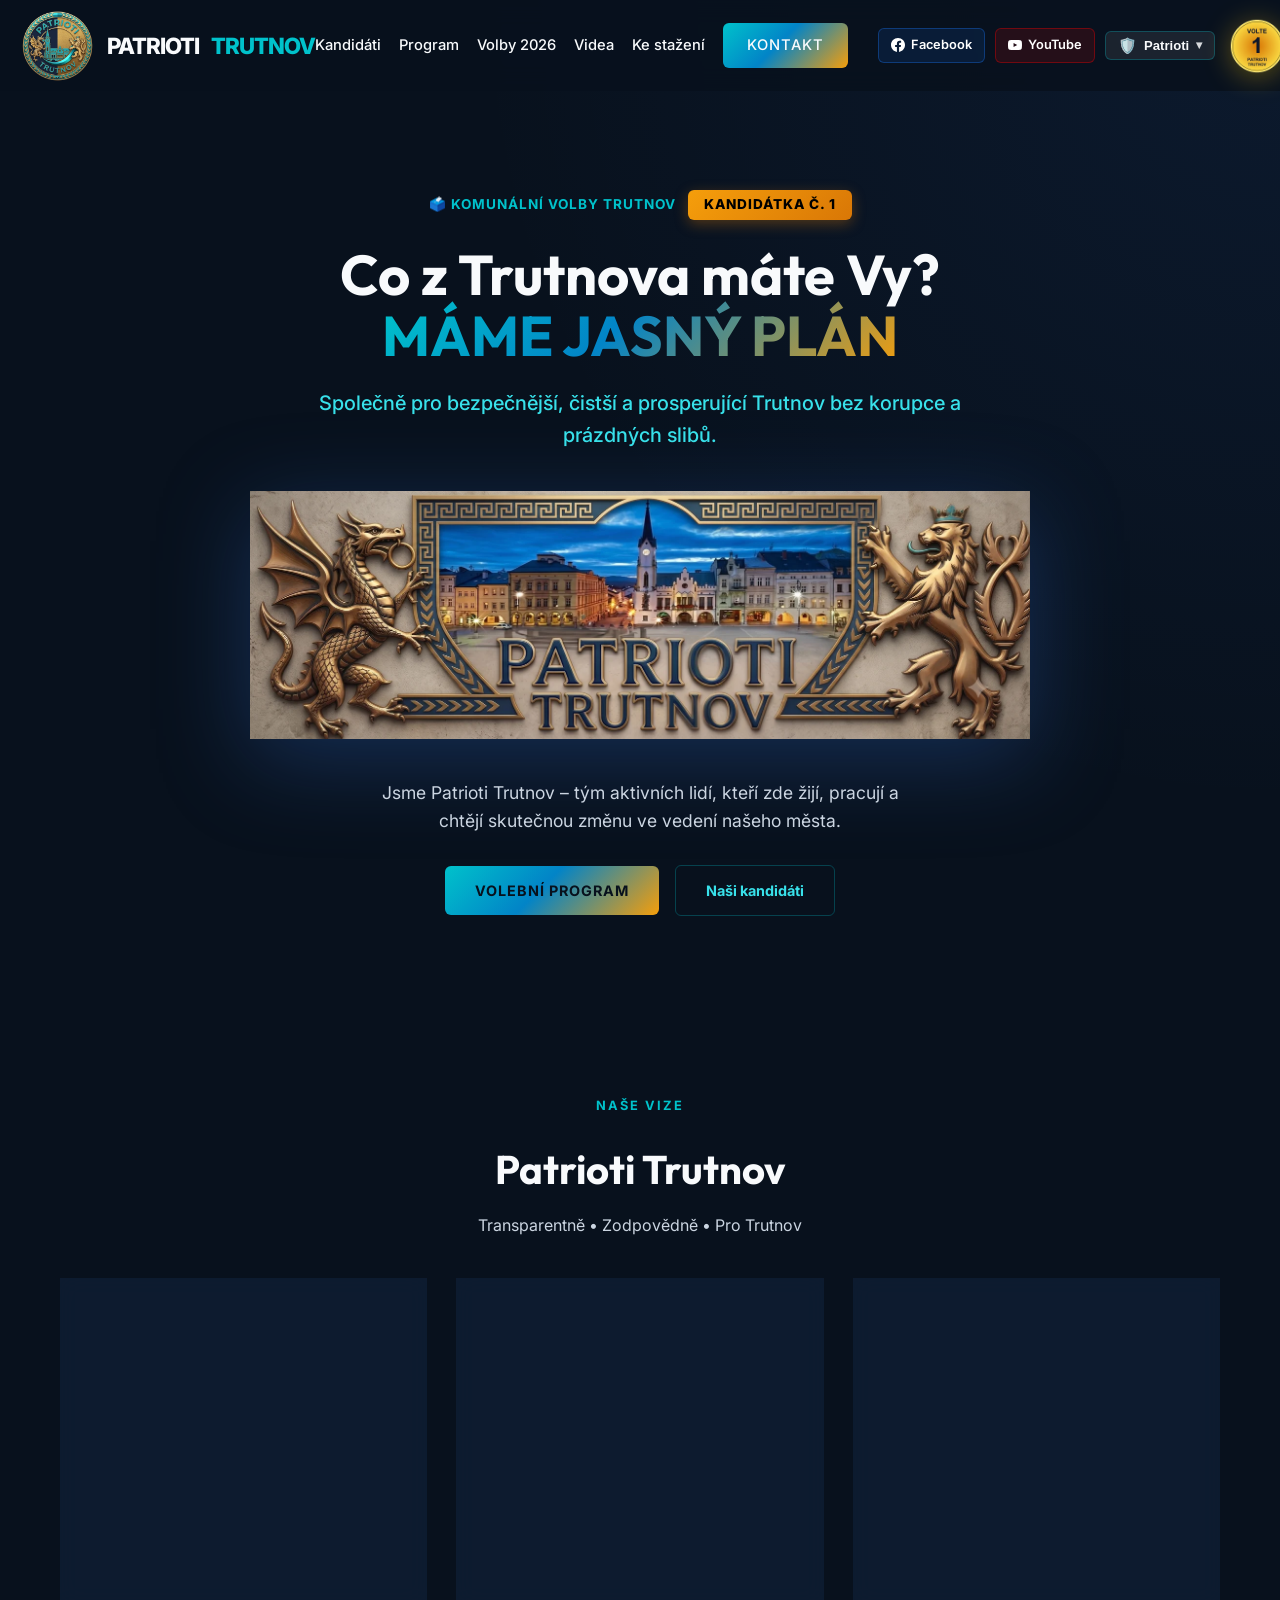
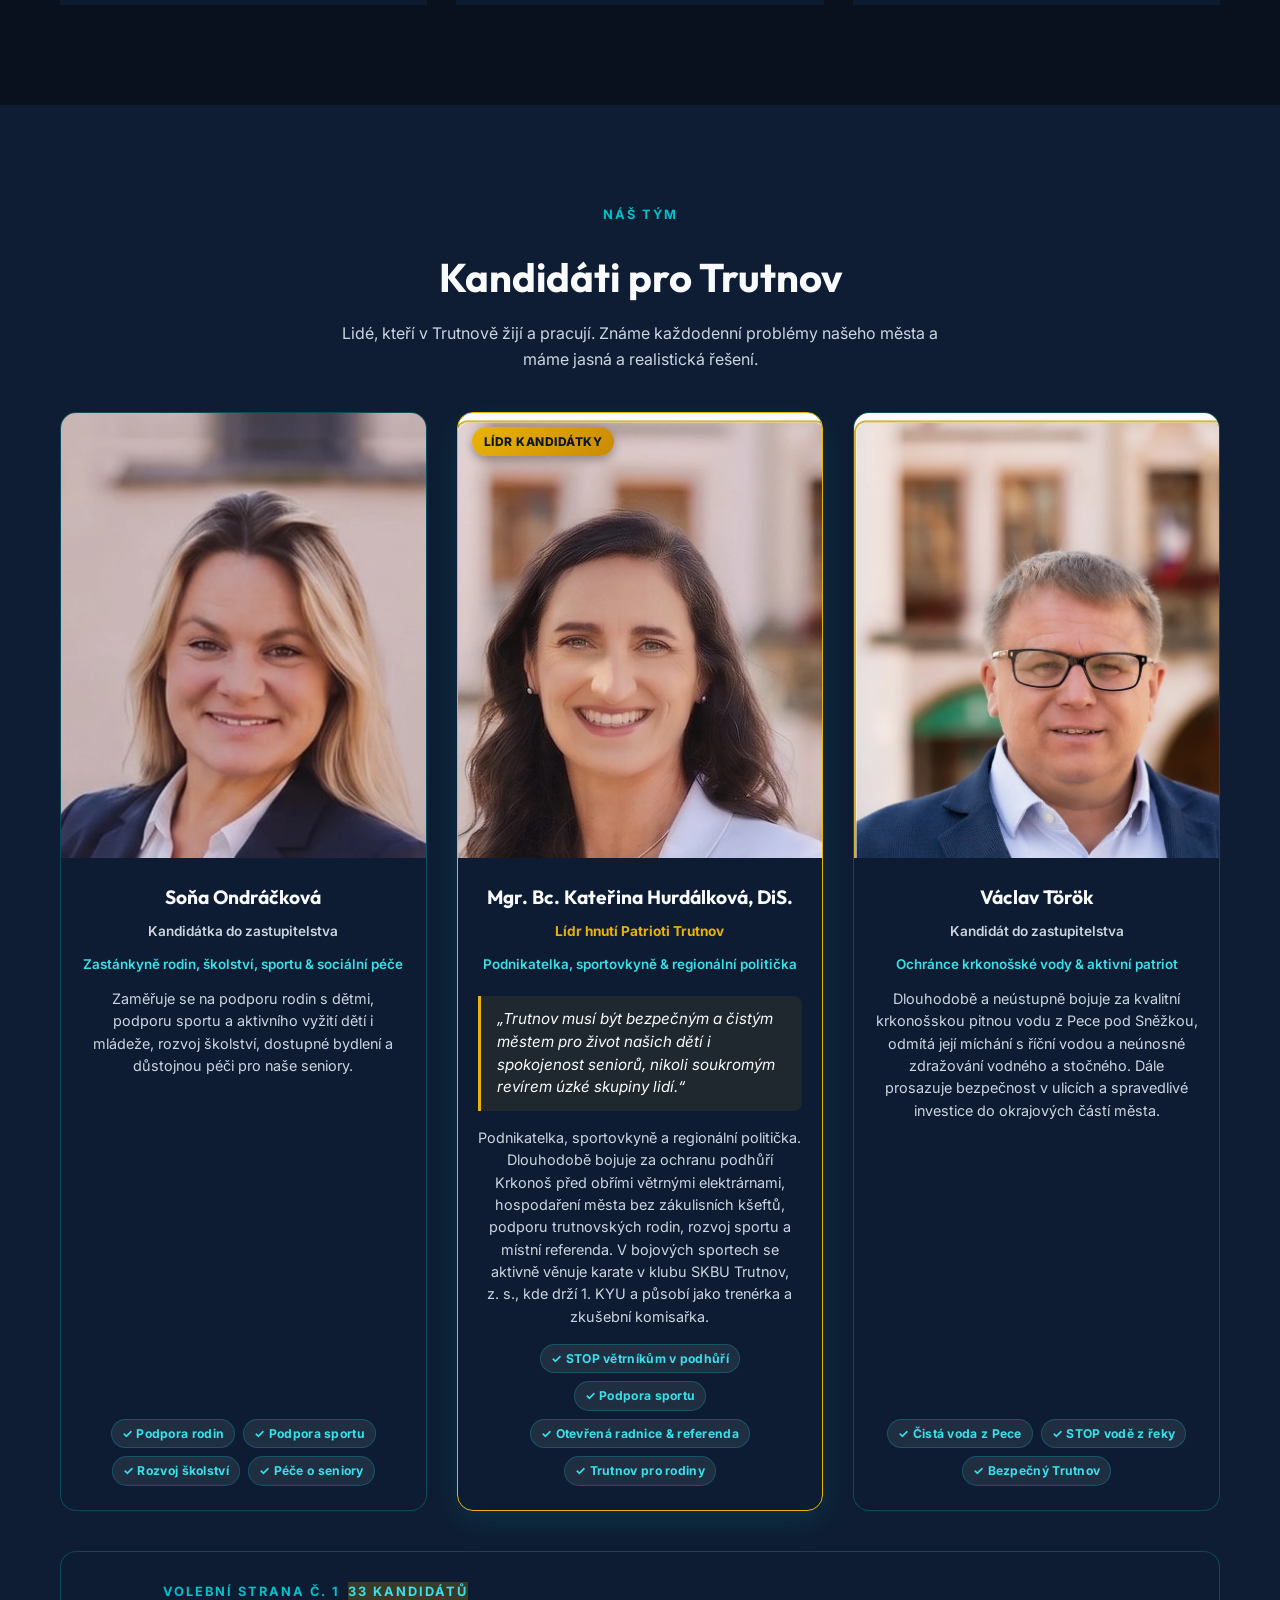
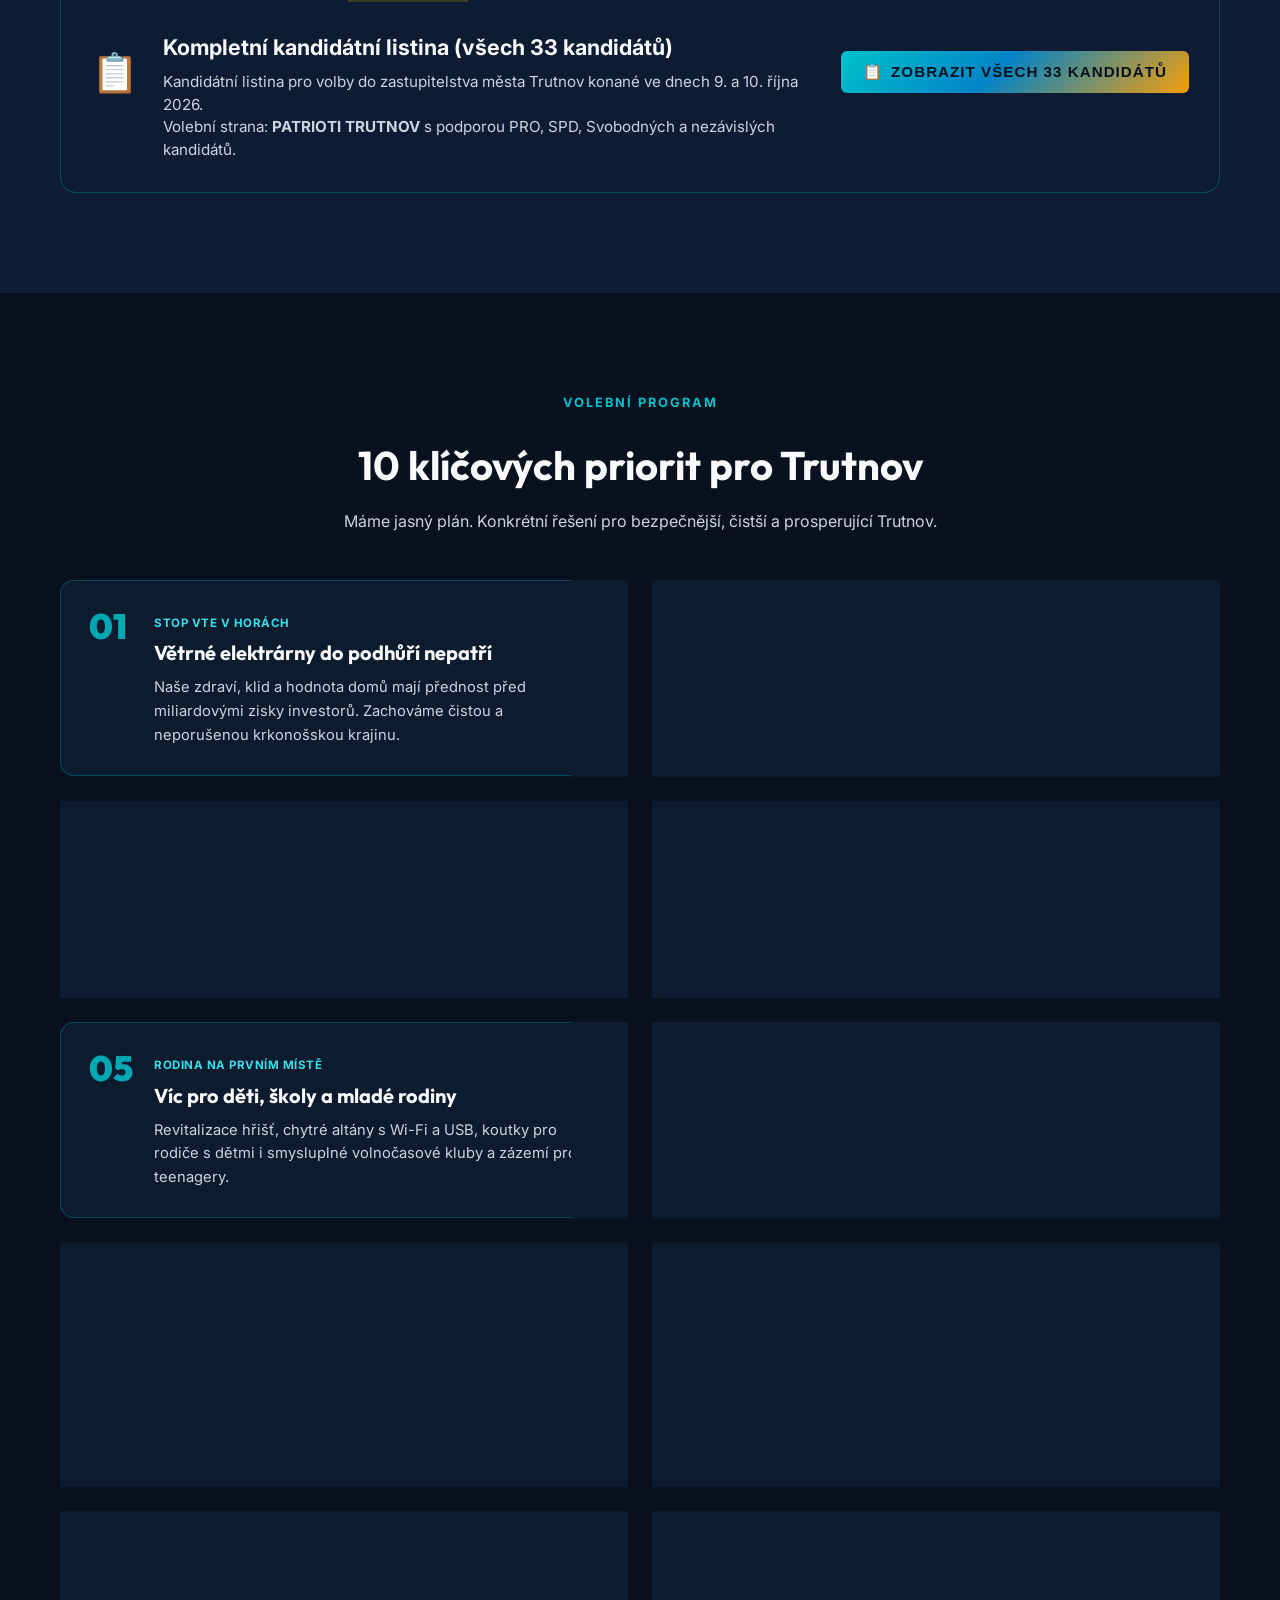
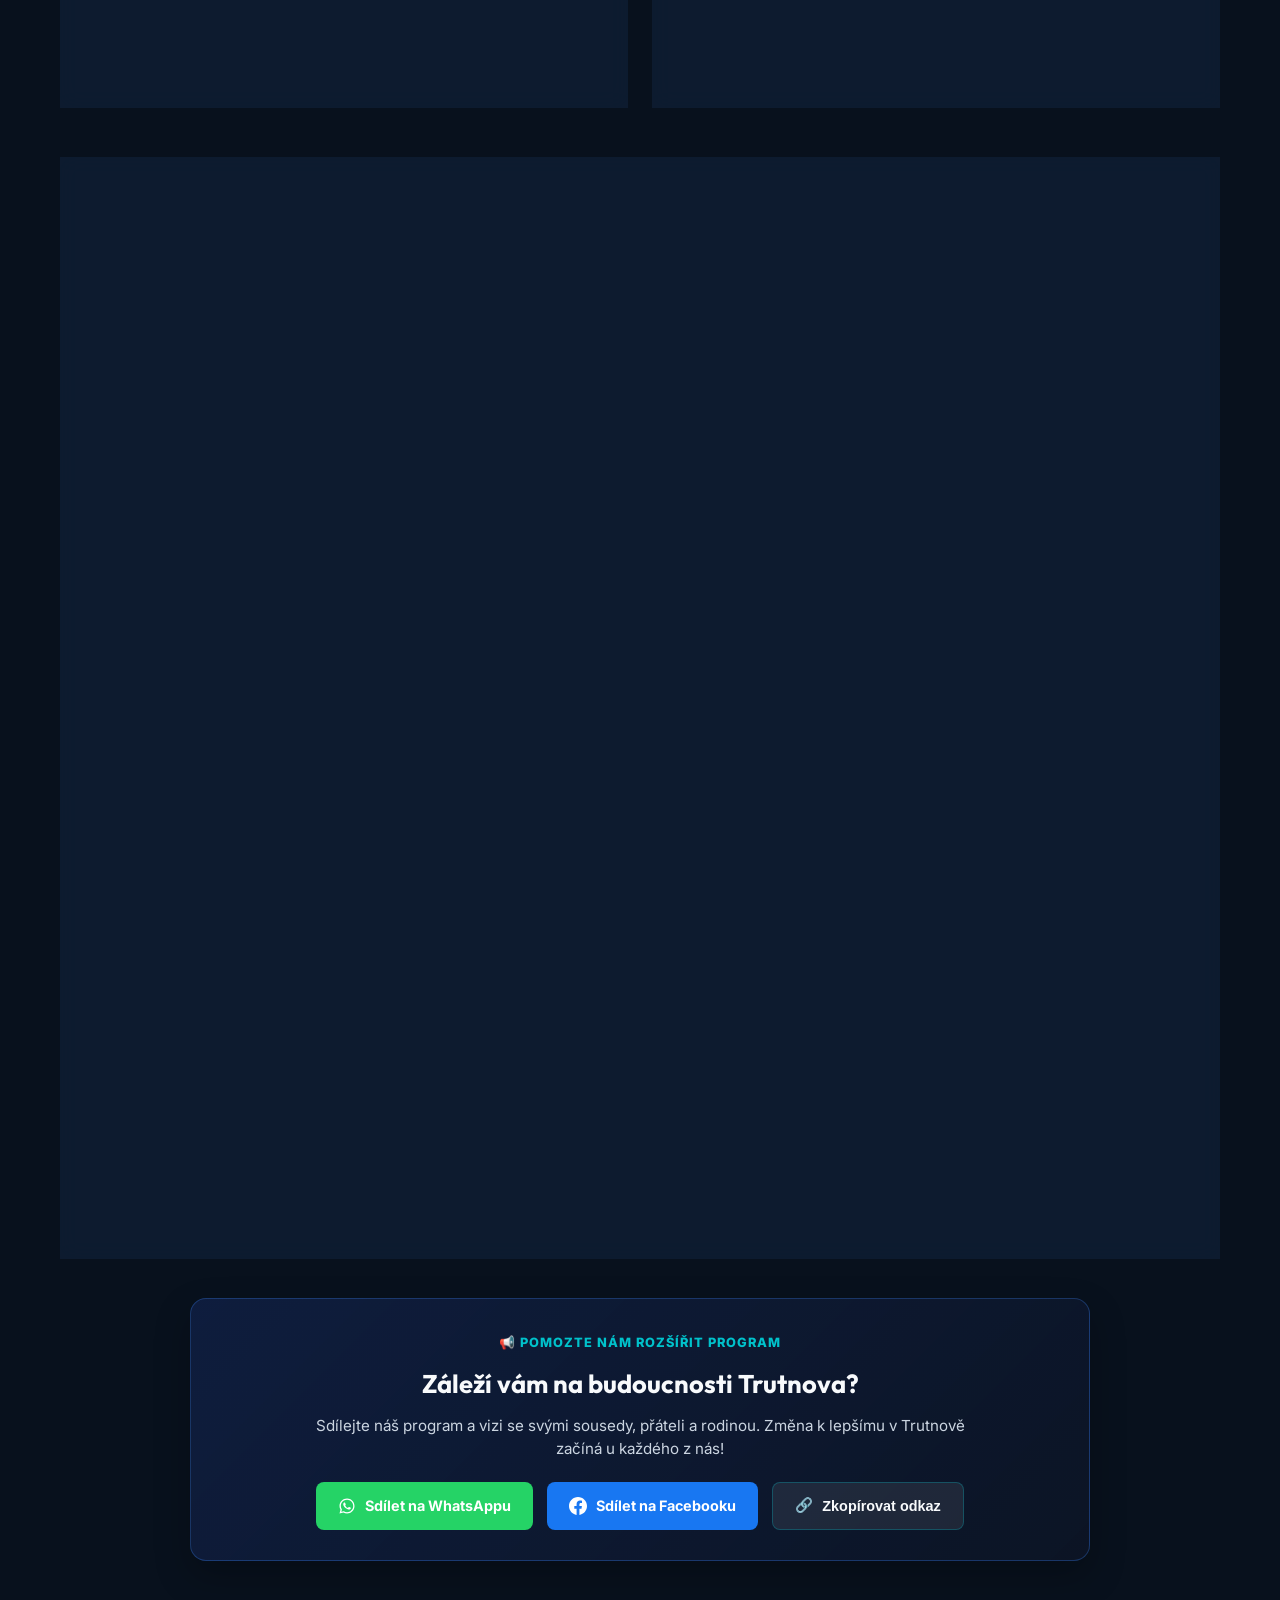
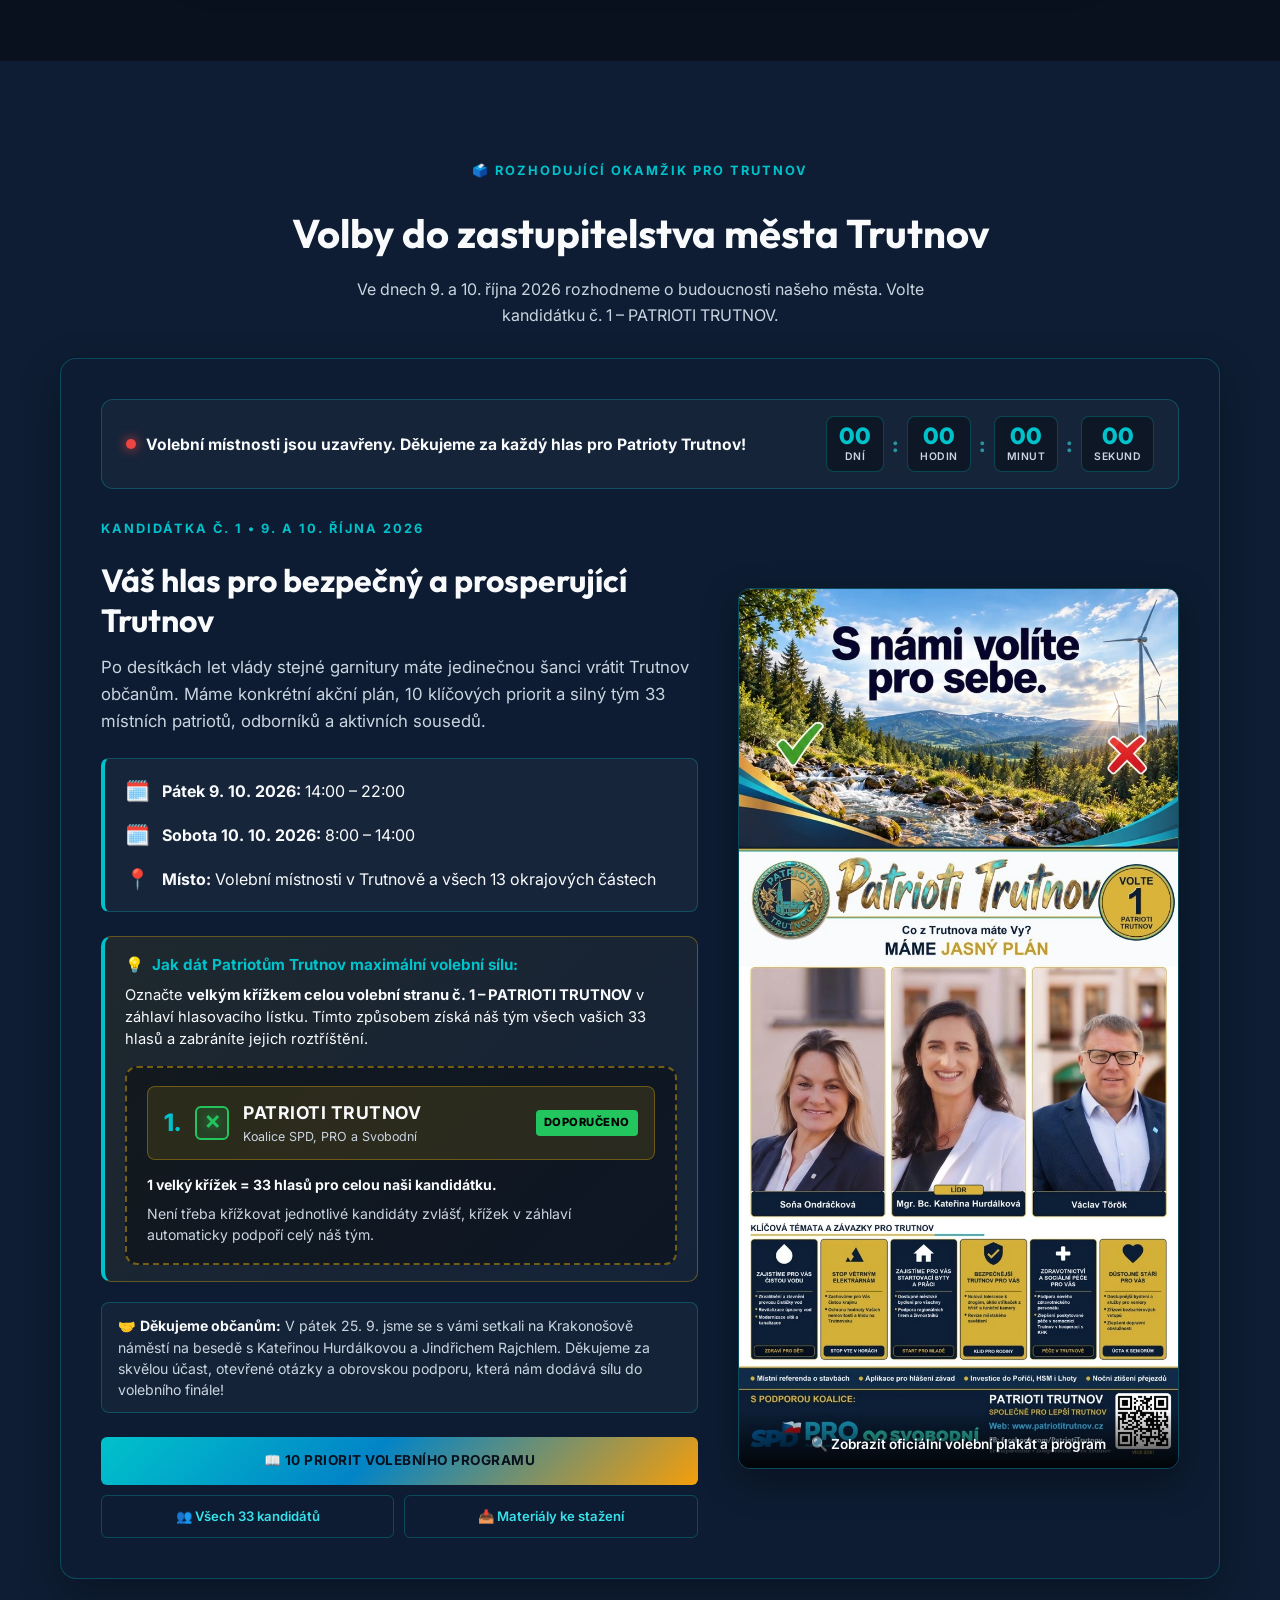
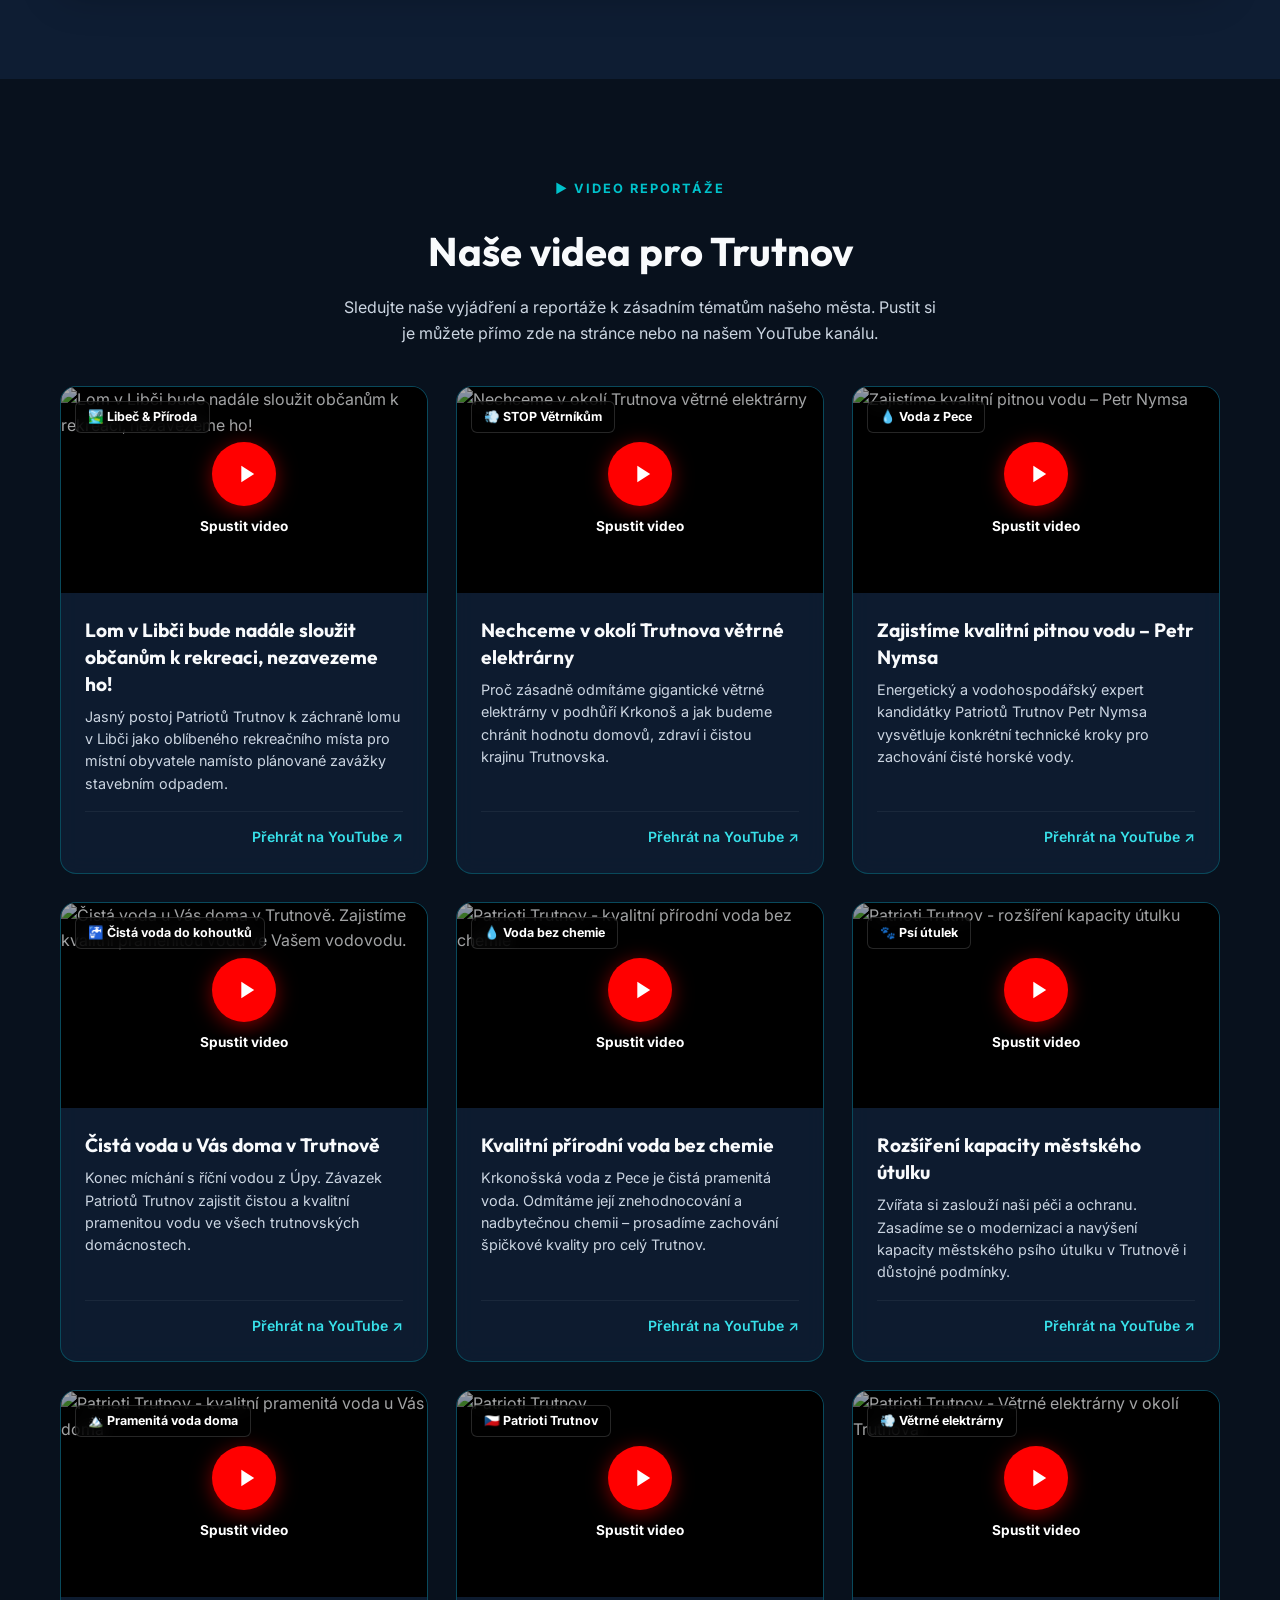
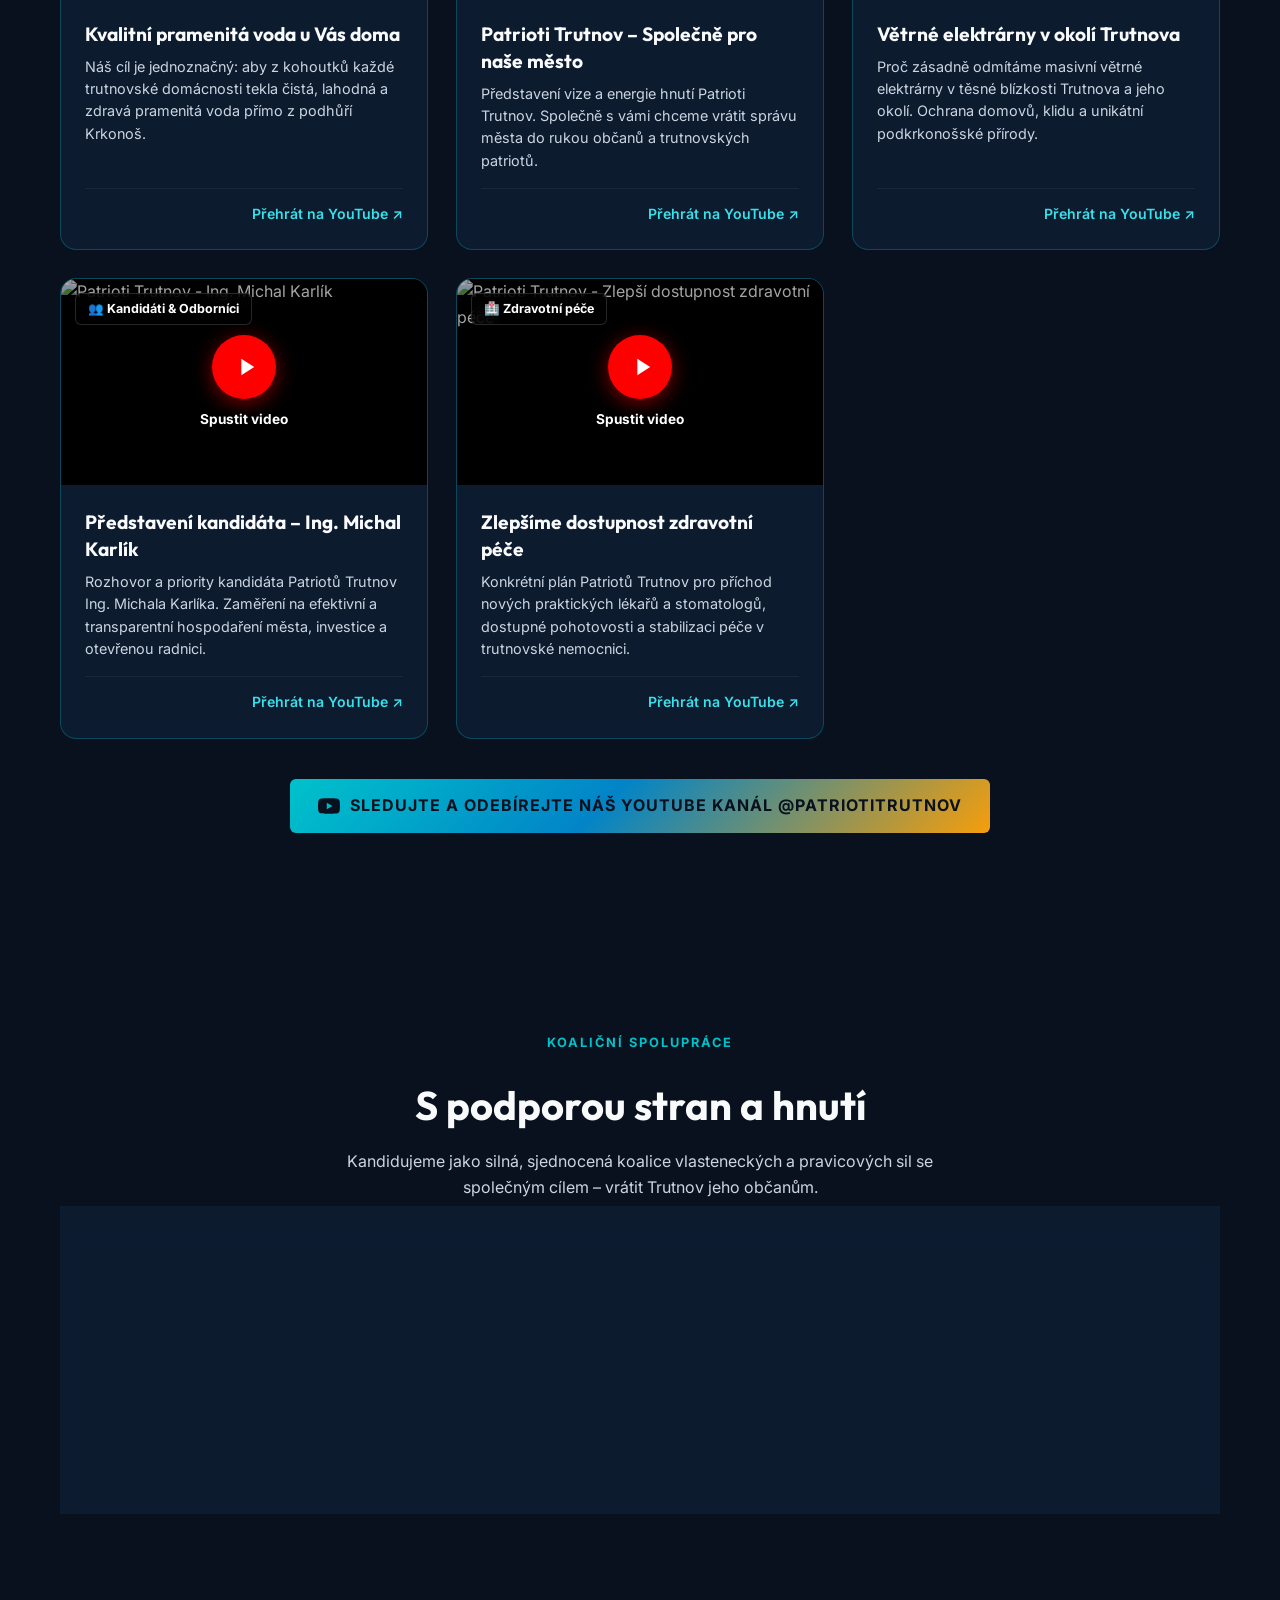
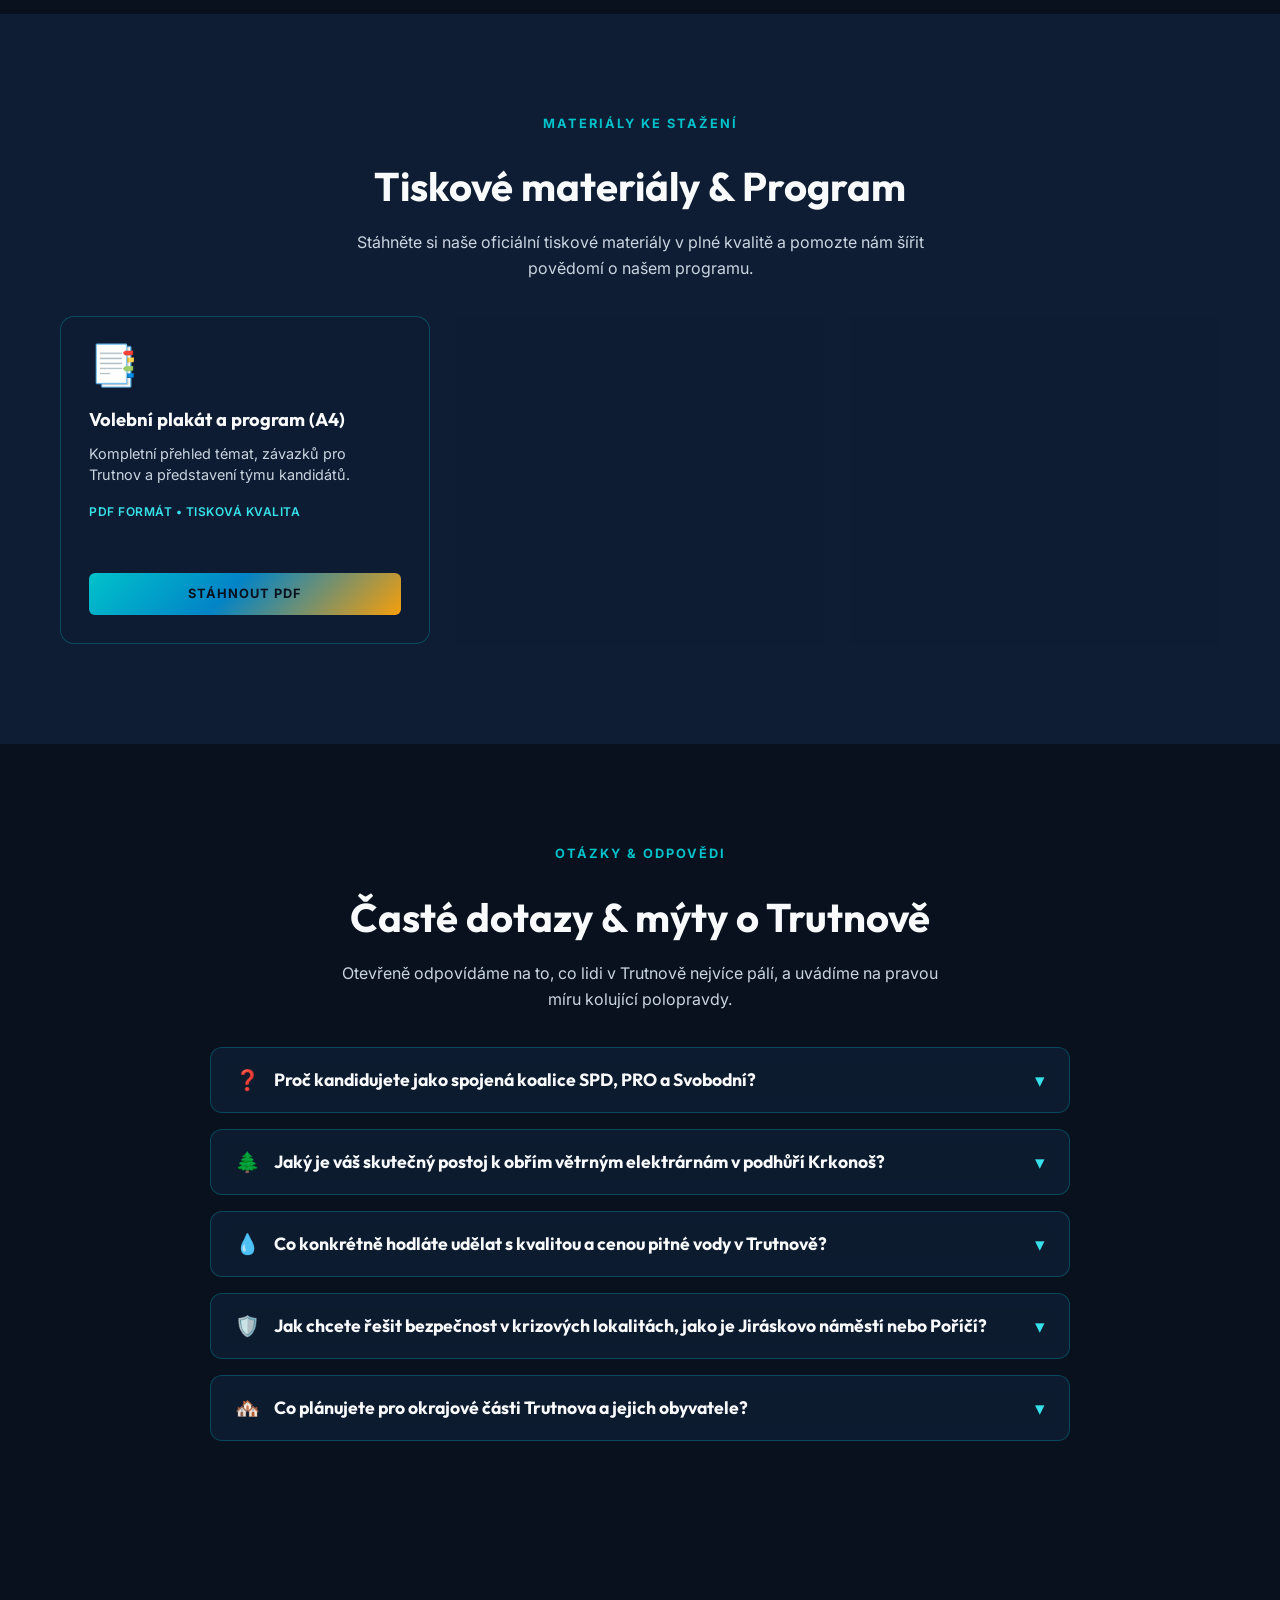
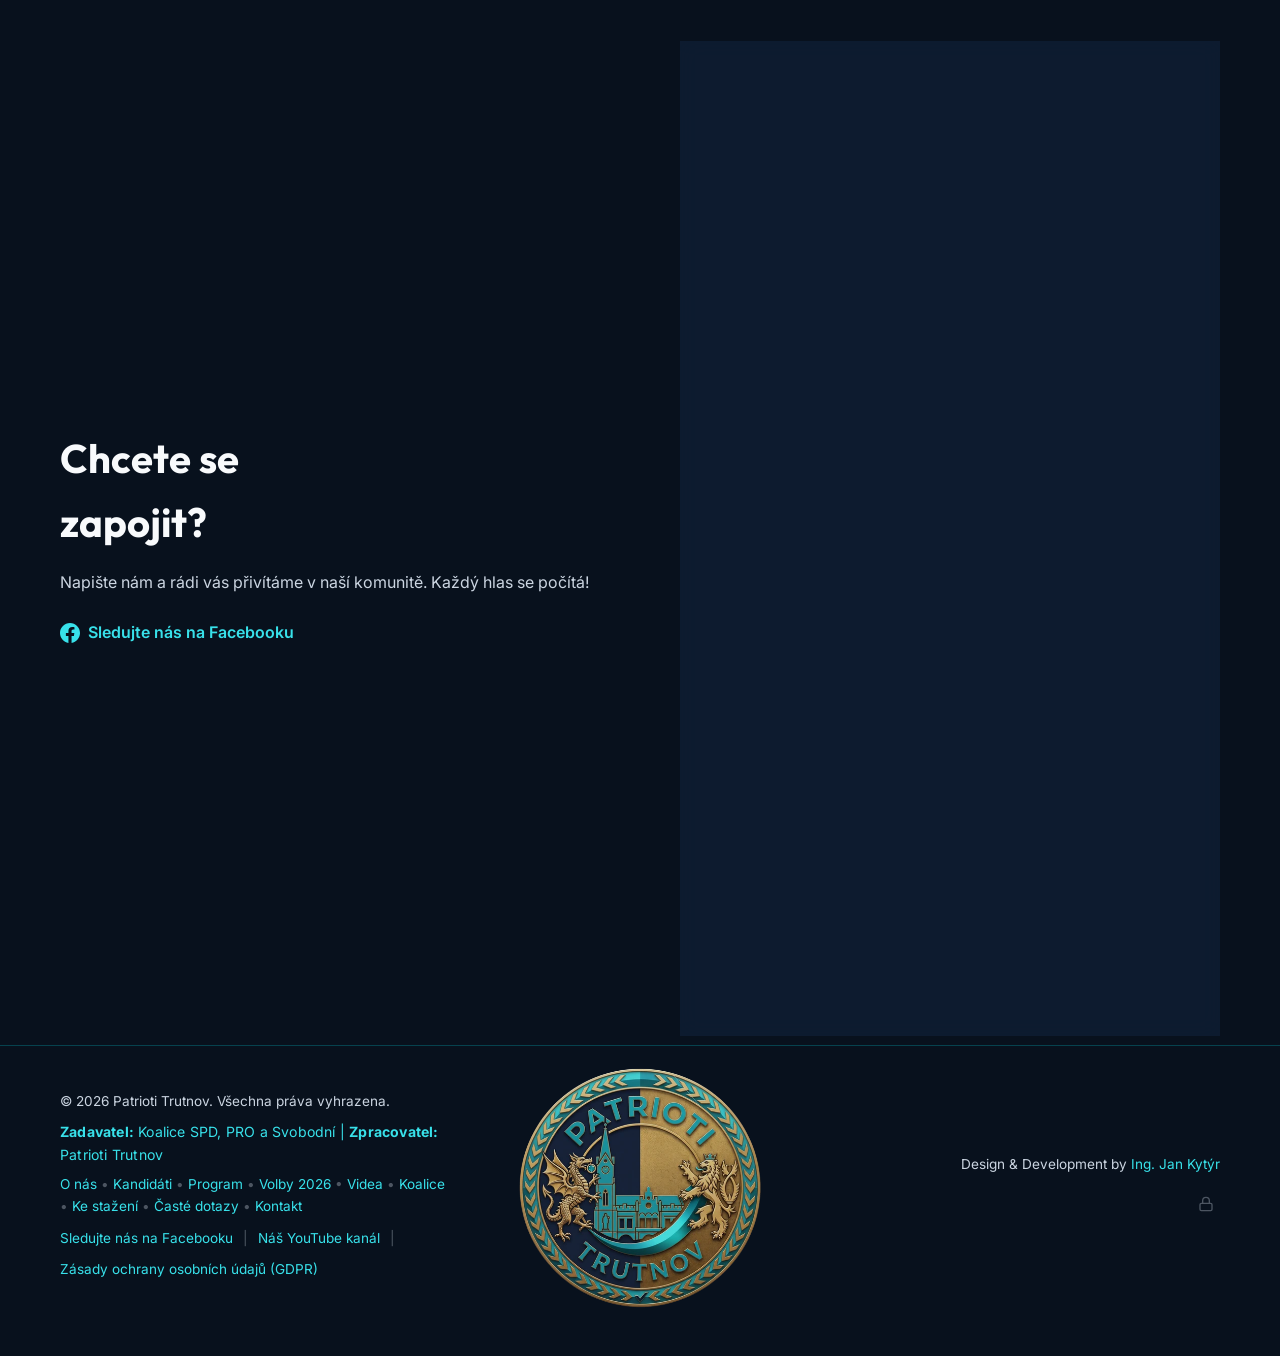
==== commit b25a6a04: "Pridat 4 nova videa a shorts do sekce Videa (Patrioti Trutnov, Vetrne elektrarny, Ing. Michal Karlik" ====
--- a/wwwroot/index.html
+++ b/wwwroot/index.html
@@ -1113,6 +1113,106 @@
                             </div>
                         </div>
                     </div>
+
+                    <!-- Video 8: Patrioti Trutnov -->
+                    <div class="video-card glass-card">
+                        <div class="video-thumb-wrapper" data-video-id="iETL_CiNwgA" onclick="playEmbeddedVideo(this)" title="Klikněte pro spuštění videa">
+                            <img src="https://i.ytimg.com/vi/iETL_CiNwgA/hqdefault.jpg" alt="Patrioti Trutnov" class="video-thumb" loading="lazy">
+                            <div class="video-play-overlay">
+                                <div class="play-button-circle">
+                                    <svg class="play-icon" viewBox="0 0 24 24" width="28" height="28" fill="currentColor">
+                                        <path d="M8 5v14l11-7z"/>
+                                    </svg>
+                                </div>
+                                <span class="play-label">Spustit video</span>
+                            </div>
+                            <span class="video-badge">🇨🇿 Patrioti Trutnov</span>
+                        </div>
+                        <div class="video-info">
+                            <h3 class="video-title">Patrioti Trutnov – Společně pro naše město</h3>
+                            <p class="video-desc">Představení vize a energie hnutí Patrioti Trutnov. Společně s vámi chceme vrátit správu města do rukou občanů a trutnovských patriotů.</p>
+                            <div class="video-footer">
+                                <a href="https://www.youtube.com/shorts/iETL_CiNwgA" target="_blank" rel="noopener noreferrer" class="video-direct-link">
+                                    Přehrát na YouTube ↗
+                                </a>
+                            </div>
+                        </div>
+                    </div>
+
+                    <!-- Video 9: Větrné elektrárny v okolí Trutnova -->
+                    <div class="video-card glass-card">
+                        <div class="video-thumb-wrapper" data-video-id="4yda-93mkEA" onclick="playEmbeddedVideo(this)" title="Klikněte pro spuštění videa">
+                            <img src="https://i.ytimg.com/vi/4yda-93mkEA/hqdefault.jpg" alt="Patrioti Trutnov - Větrné elektrárny v okolí Trutnova" class="video-thumb" loading="lazy">
+                            <div class="video-play-overlay">
+                                <div class="play-button-circle">
+                                    <svg class="play-icon" viewBox="0 0 24 24" width="28" height="28" fill="currentColor">
+                                        <path d="M8 5v14l11-7z"/>
+                                    </svg>
+                                </div>
+                                <span class="play-label">Spustit video</span>
+                            </div>
+                            <span class="video-badge">💨 Větrné elektrárny</span>
+                        </div>
+                        <div class="video-info">
+                            <h3 class="video-title">Větrné elektrárny v okolí Trutnova</h3>
+                            <p class="video-desc">Proč zásadně odmítáme masivní větrné elektrárny v těsné blízkosti Trutnova a jeho okolí. Ochrana domovů, klidu a unikátní podkrkonošské přírody.</p>
+                            <div class="video-footer">
+                                <a href="https://www.youtube.com/watch?v=4yda-93mkEA" target="_blank" rel="noopener noreferrer" class="video-direct-link">
+                                    Přehrát na YouTube ↗
+                                </a>
+                            </div>
+                        </div>
+                    </div>
+
+                    <!-- Video 10: Ing. Michal Karlík -->
+                    <div class="video-card glass-card">
+                        <div class="video-thumb-wrapper" data-video-id="yr6QJOp6r6U" onclick="playEmbeddedVideo(this)" title="Klikněte pro spuštění videa">
+                            <img src="https://i.ytimg.com/vi/yr6QJOp6r6U/hqdefault.jpg" alt="Patrioti Trutnov - Ing. Michal Karlík" class="video-thumb" loading="lazy">
+                            <div class="video-play-overlay">
+                                <div class="play-button-circle">
+                                    <svg class="play-icon" viewBox="0 0 24 24" width="28" height="28" fill="currentColor">
+                                        <path d="M8 5v14l11-7z"/>
+                                    </svg>
+                                </div>
+                                <span class="play-label">Spustit video</span>
+                            </div>
+                            <span class="video-badge">👥 Kandidáti & Odborníci</span>
+                        </div>
+                        <div class="video-info">
+                            <h3 class="video-title">Představení kandidáta – Ing. Michal Karlík</h3>
+                            <p class="video-desc">Rozhovor a priority kandidáta Patriotů Trutnov Ing. Michala Karlíka. Zaměření na efektivní a transparentní hospodaření města, investice a otevřenou radnici.</p>
+                            <div class="video-footer">
+                                <a href="https://www.youtube.com/watch?v=yr6QJOp6r6U" target="_blank" rel="noopener noreferrer" class="video-direct-link">
+                                    Přehrát na YouTube ↗
+                                </a>
+                            </div>
+                        </div>
+                    </div>
+
+                    <!-- Video 11: Zlepší dostupnost zdravotní péče -->
+                    <div class="video-card glass-card">
+                        <div class="video-thumb-wrapper" data-video-id="rWnoeii9R18" onclick="playEmbeddedVideo(this)" title="Klikněte pro spuštění videa">
+                            <img src="https://i.ytimg.com/vi/rWnoeii9R18/hqdefault.jpg" alt="Patrioti Trutnov - Zlepší dostupnost zdravotní péče" class="video-thumb" loading="lazy">
+                            <div class="video-play-overlay">
+                                <div class="play-button-circle">
+                                    <svg class="play-icon" viewBox="0 0 24 24" width="28" height="28" fill="currentColor">
+                                        <path d="M8 5v14l11-7z"/>
+                                    </svg>
+                                </div>
+                                <span class="play-label">Spustit video</span>
+                            </div>
+                            <span class="video-badge">🏥 Zdravotní péče</span>
+                        </div>
+                        <div class="video-info">
+                            <h3 class="video-title">Zlepšíme dostupnost zdravotní péče</h3>
+                            <p class="video-desc">Konkrétní plán Patriotů Trutnov pro příchod nových praktických lékařů a stomatologů, dostupné pohotovosti a stabilizaci péče v trutnovské nemocnici.</p>
+                            <div class="video-footer">
+                                <a href="https://www.youtube.com/shorts/rWnoeii9R18" target="_blank" rel="noopener noreferrer" class="video-direct-link">
+                                    Přehrát na YouTube ↗
+                                </a>
+                            </div>
+                        </div>
+                    </div>
                 </div>
 
                 <!-- Odkaz / CTA na YouTube kanál -->
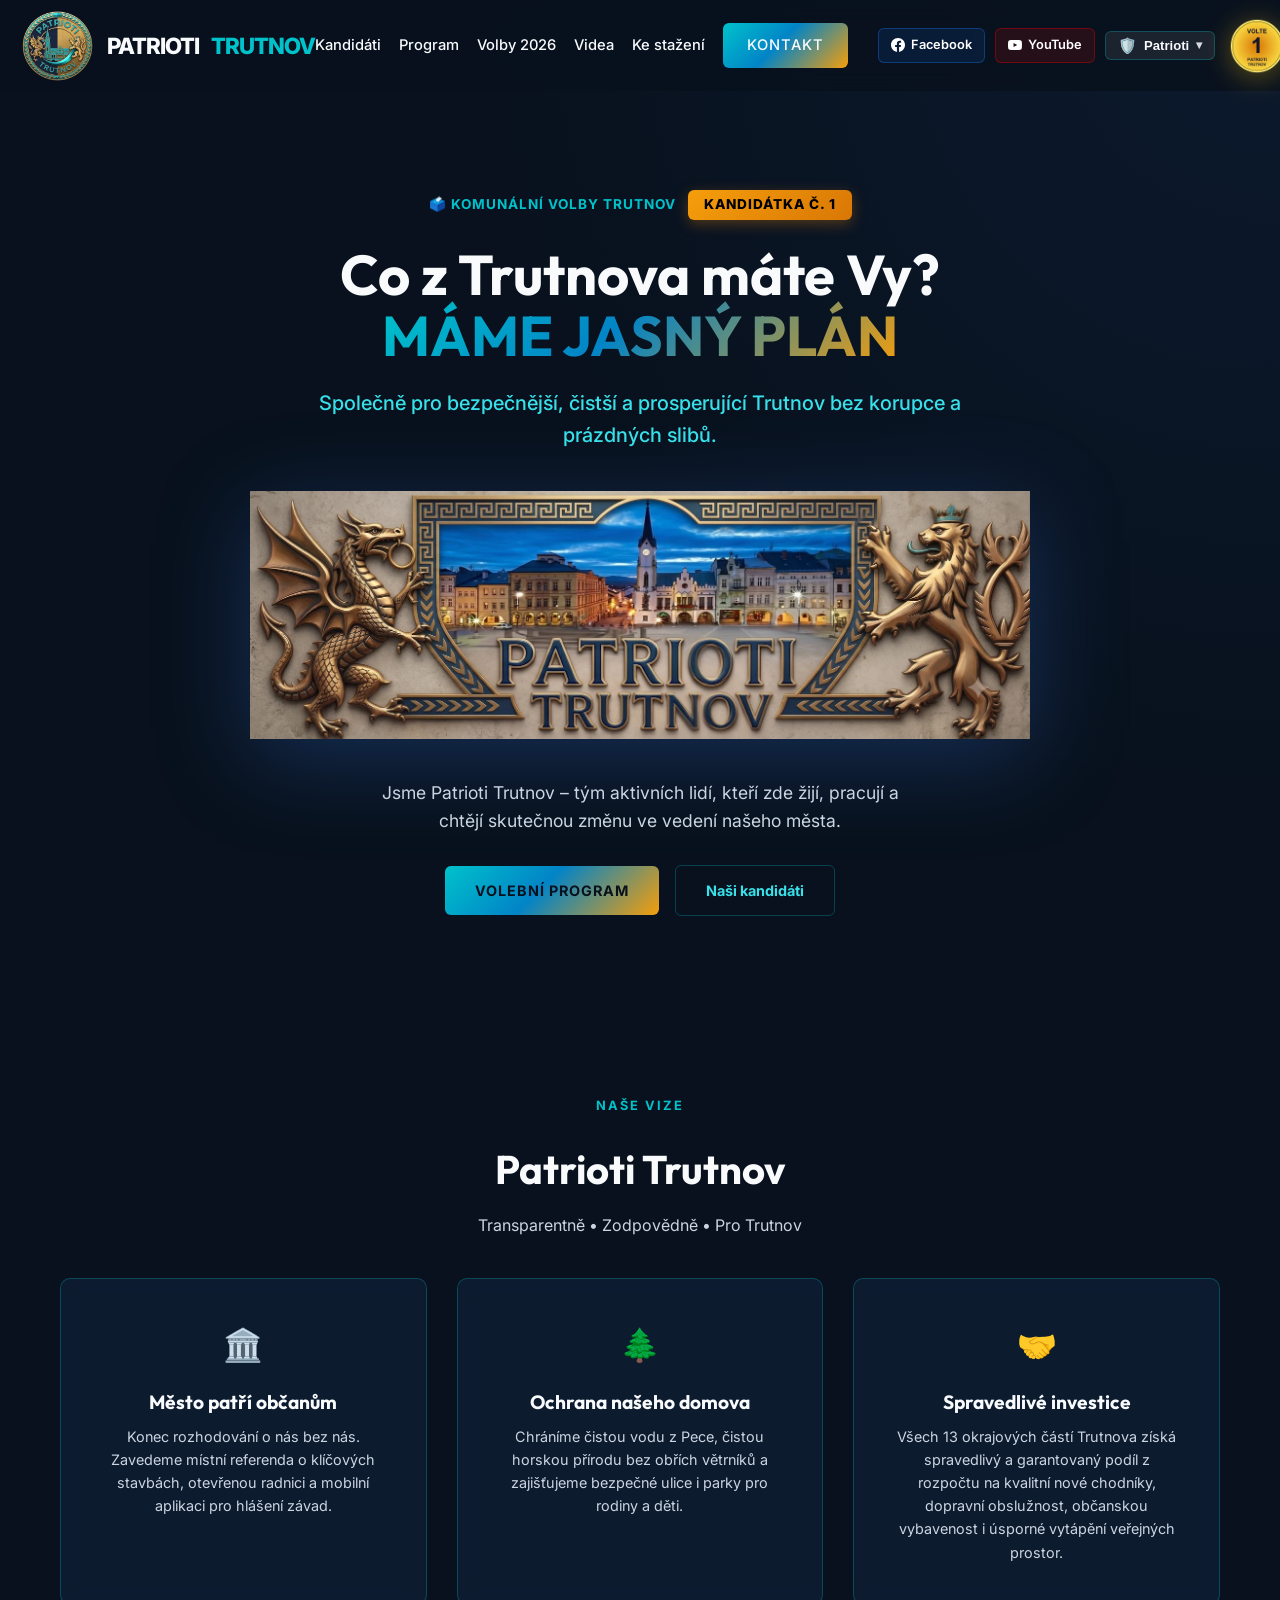
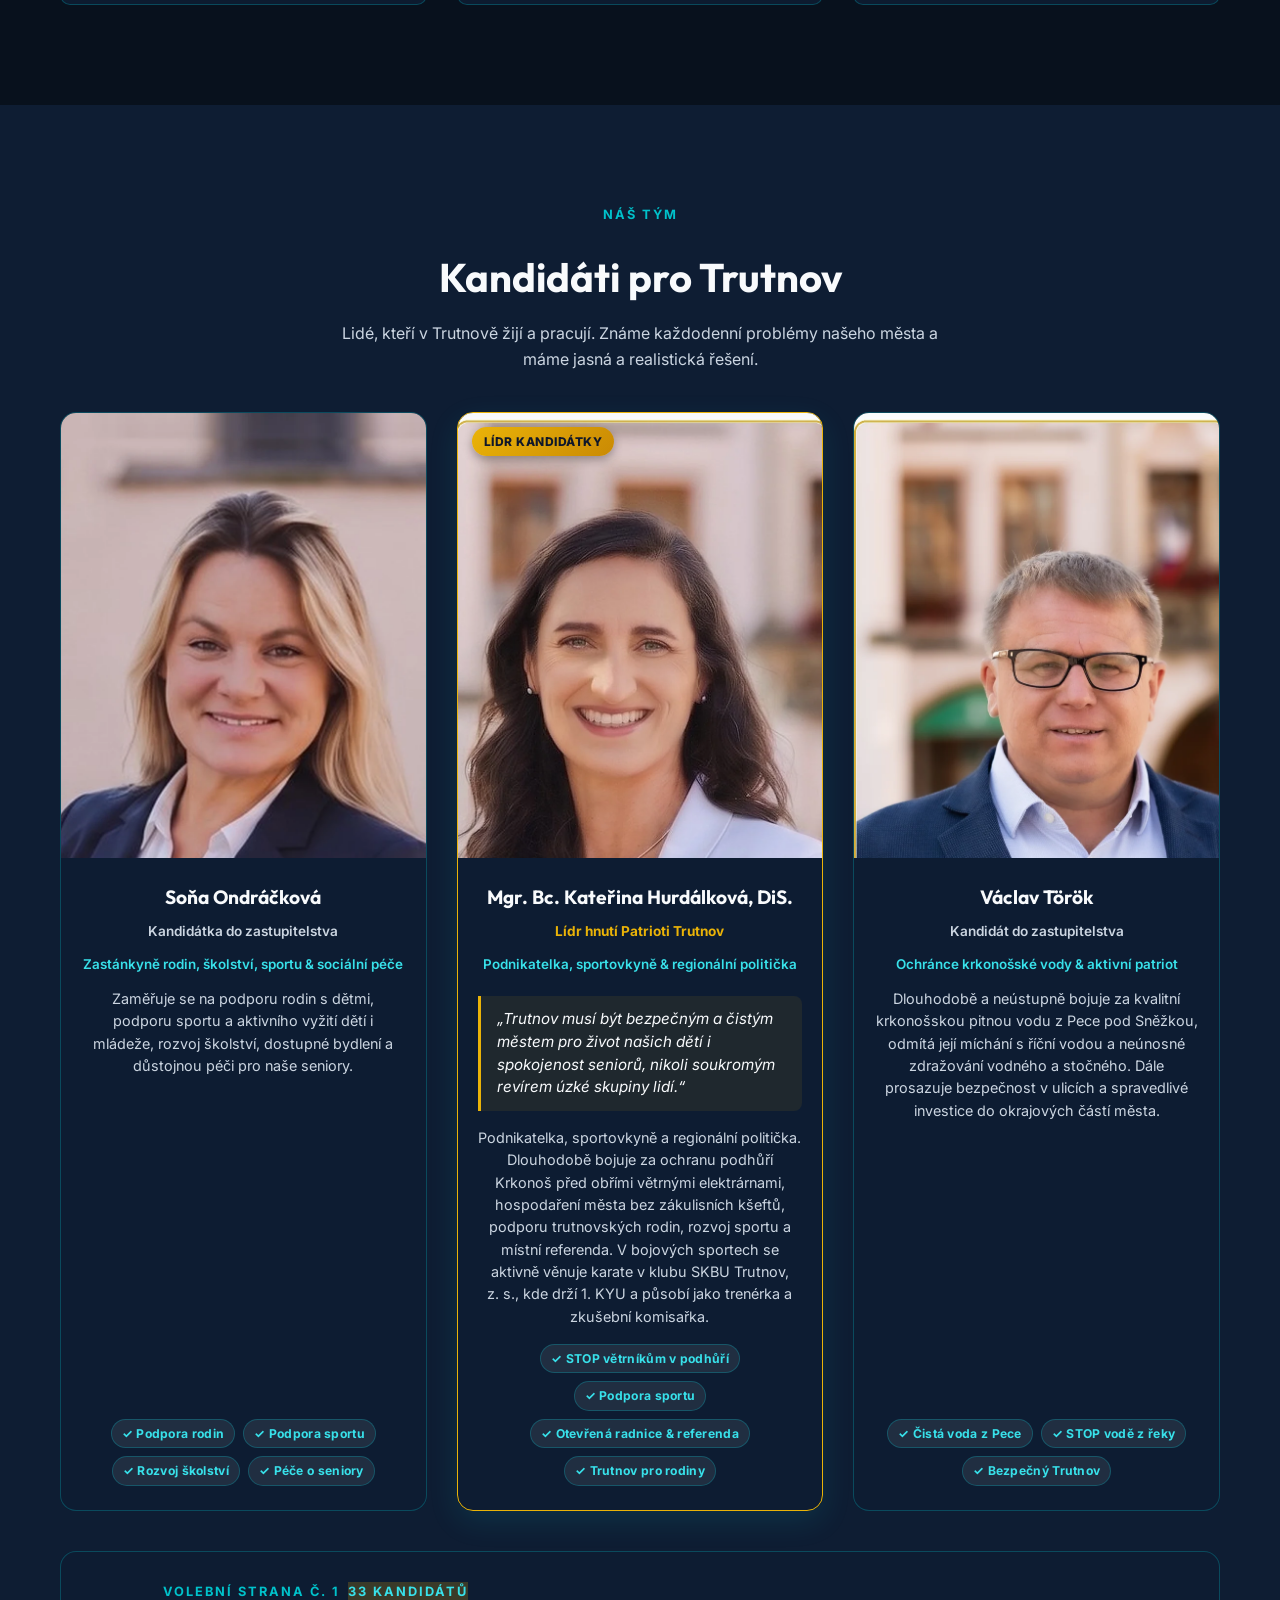
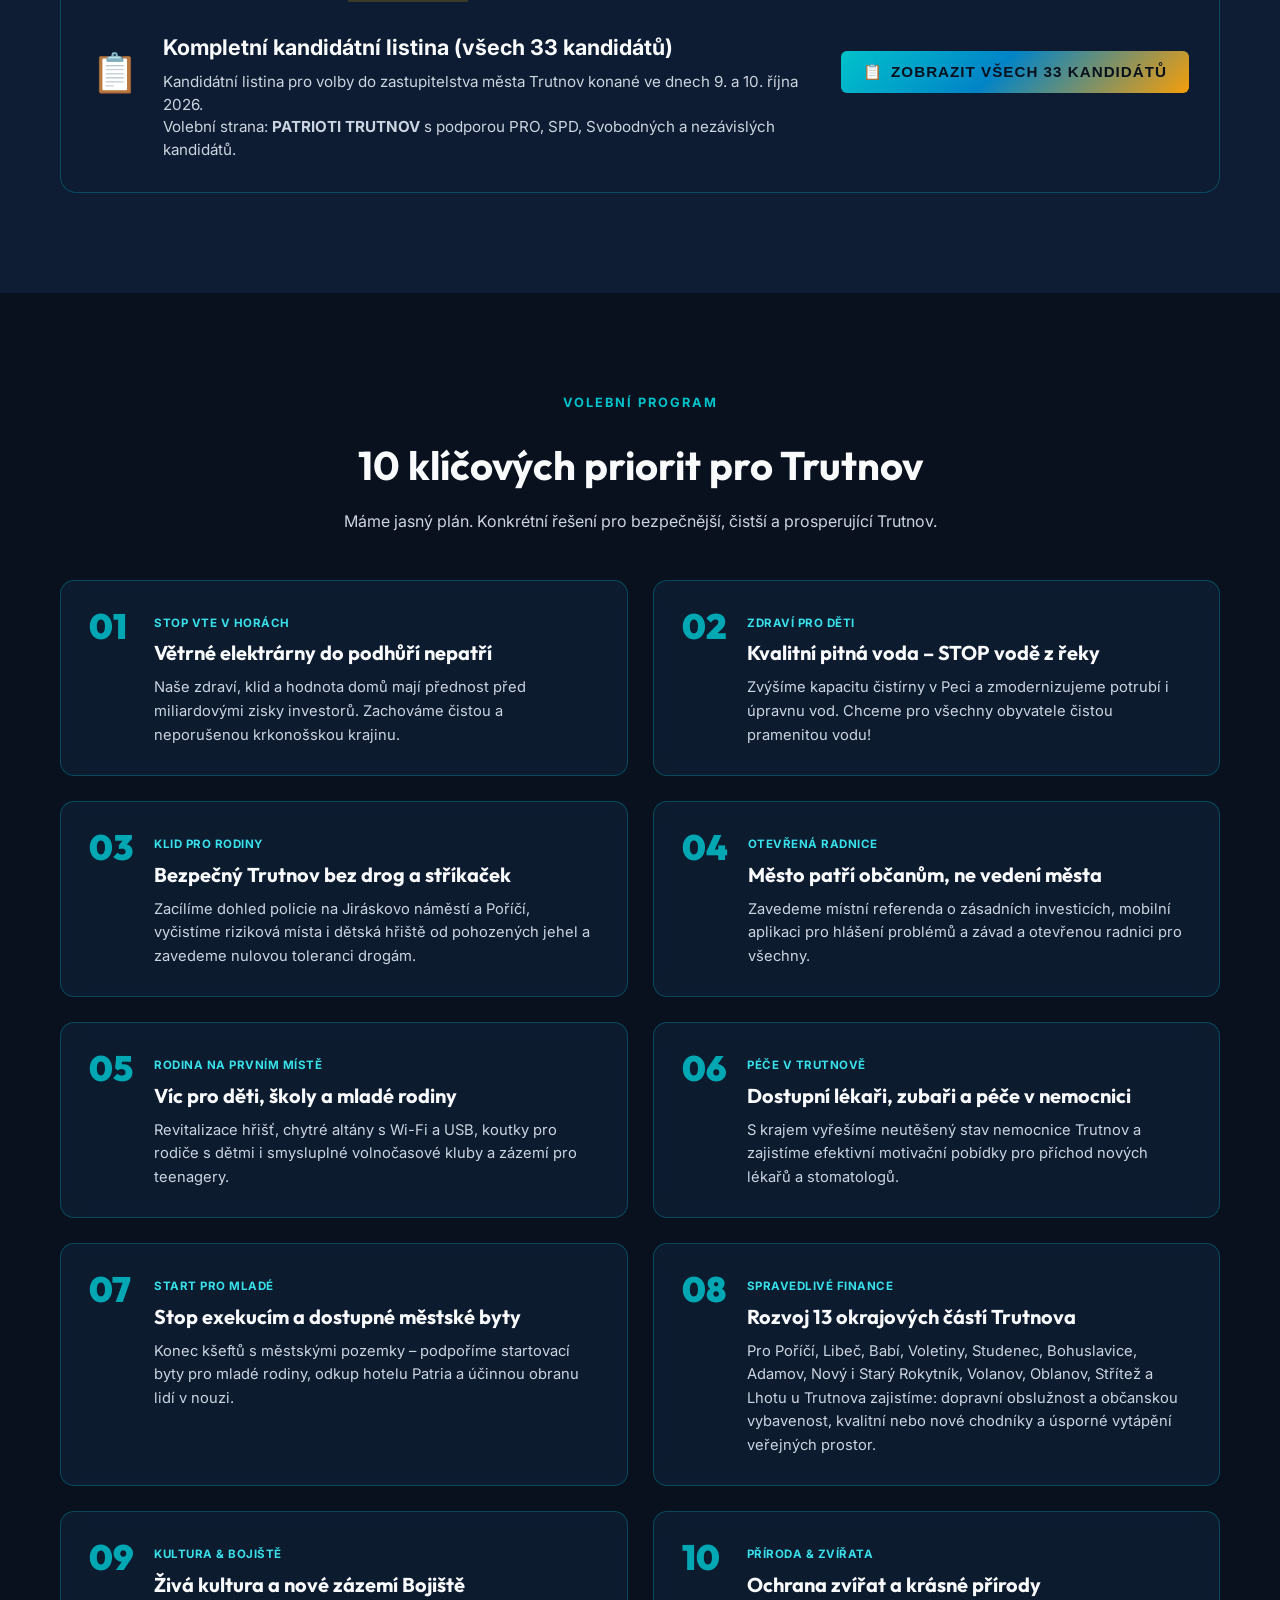
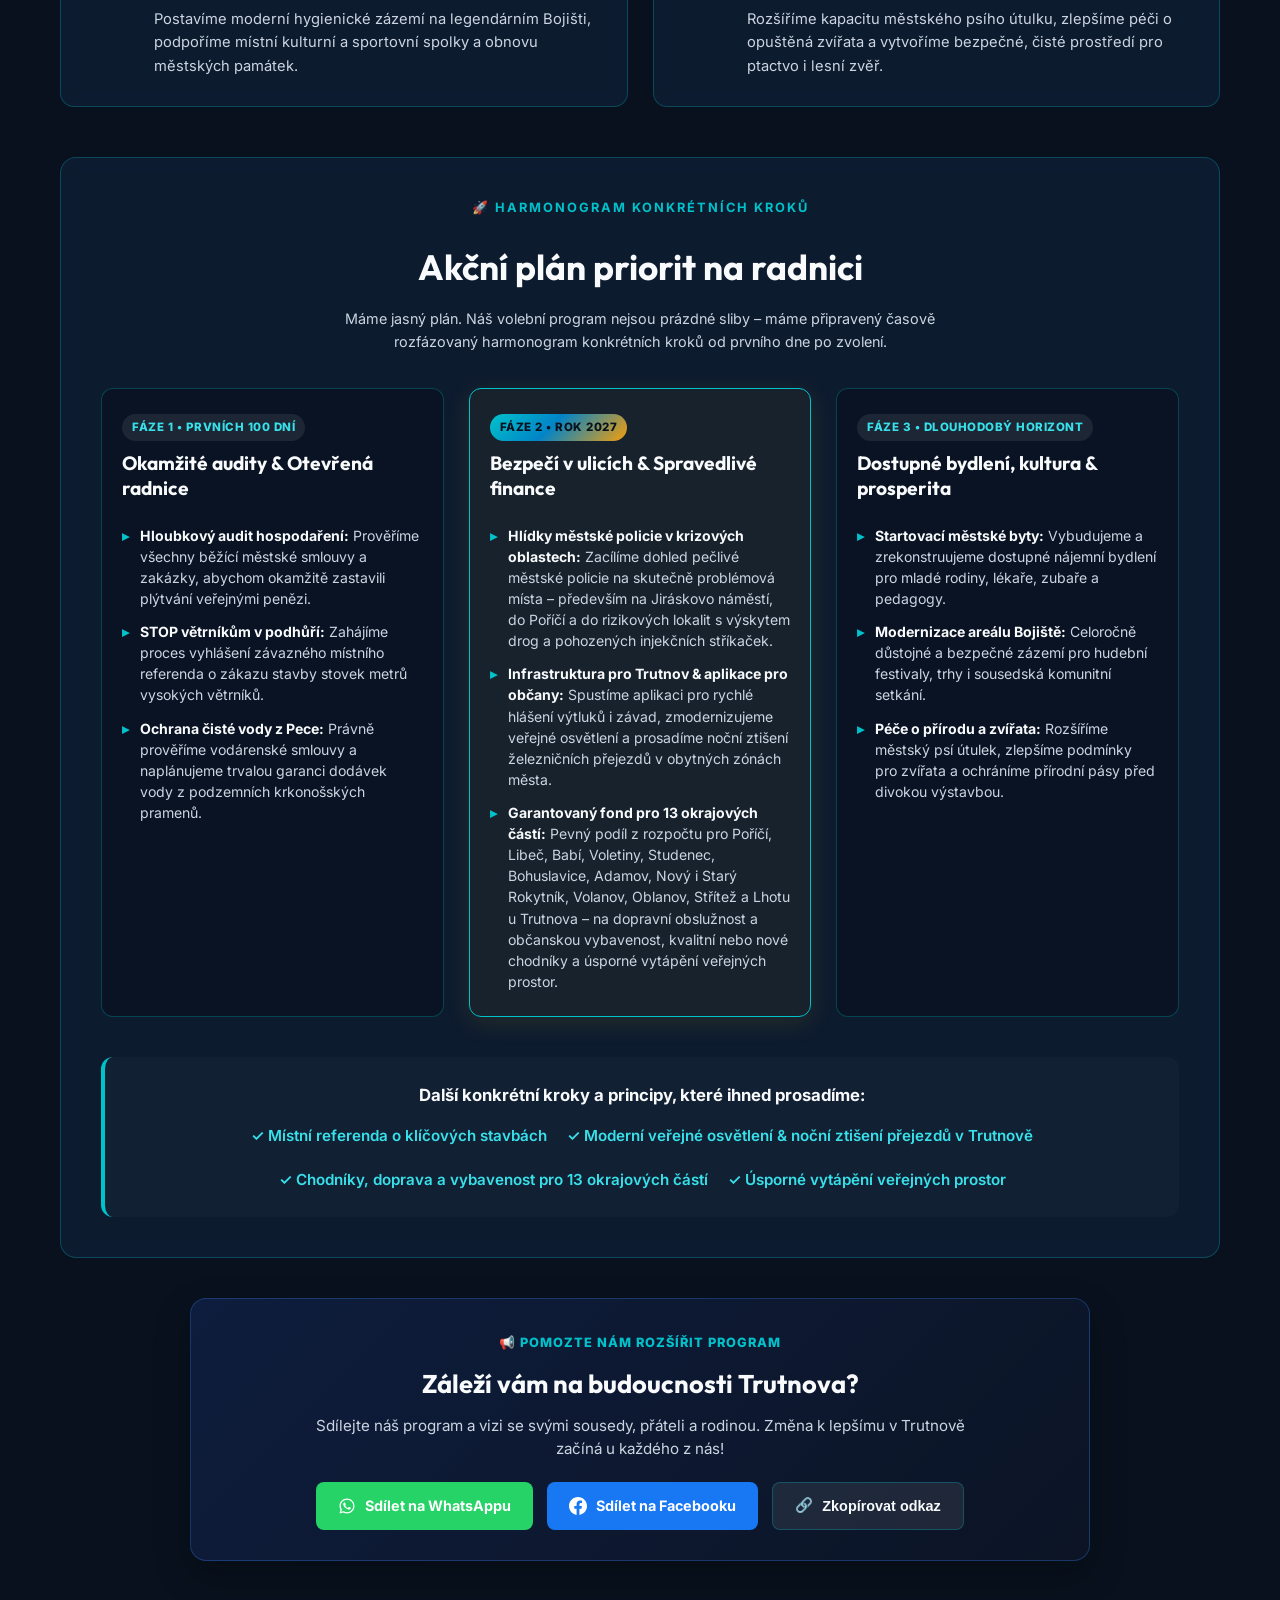
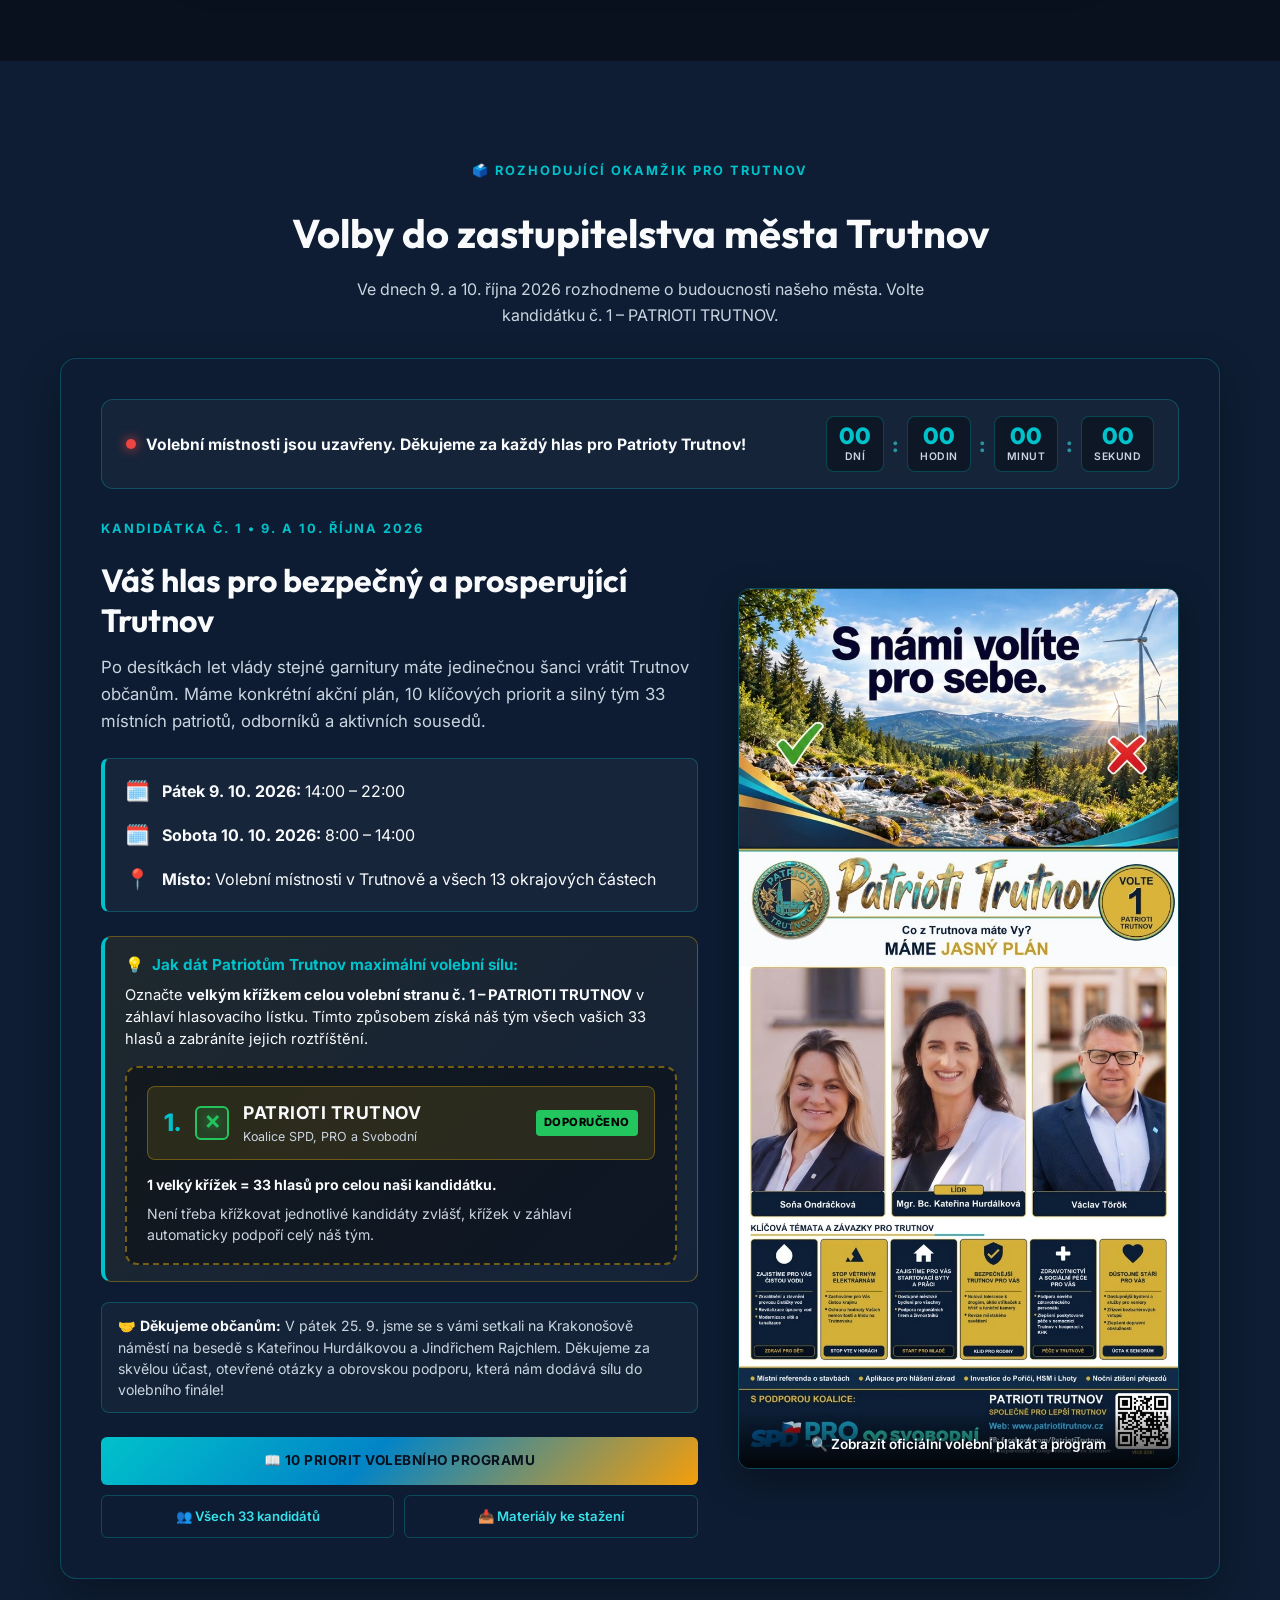
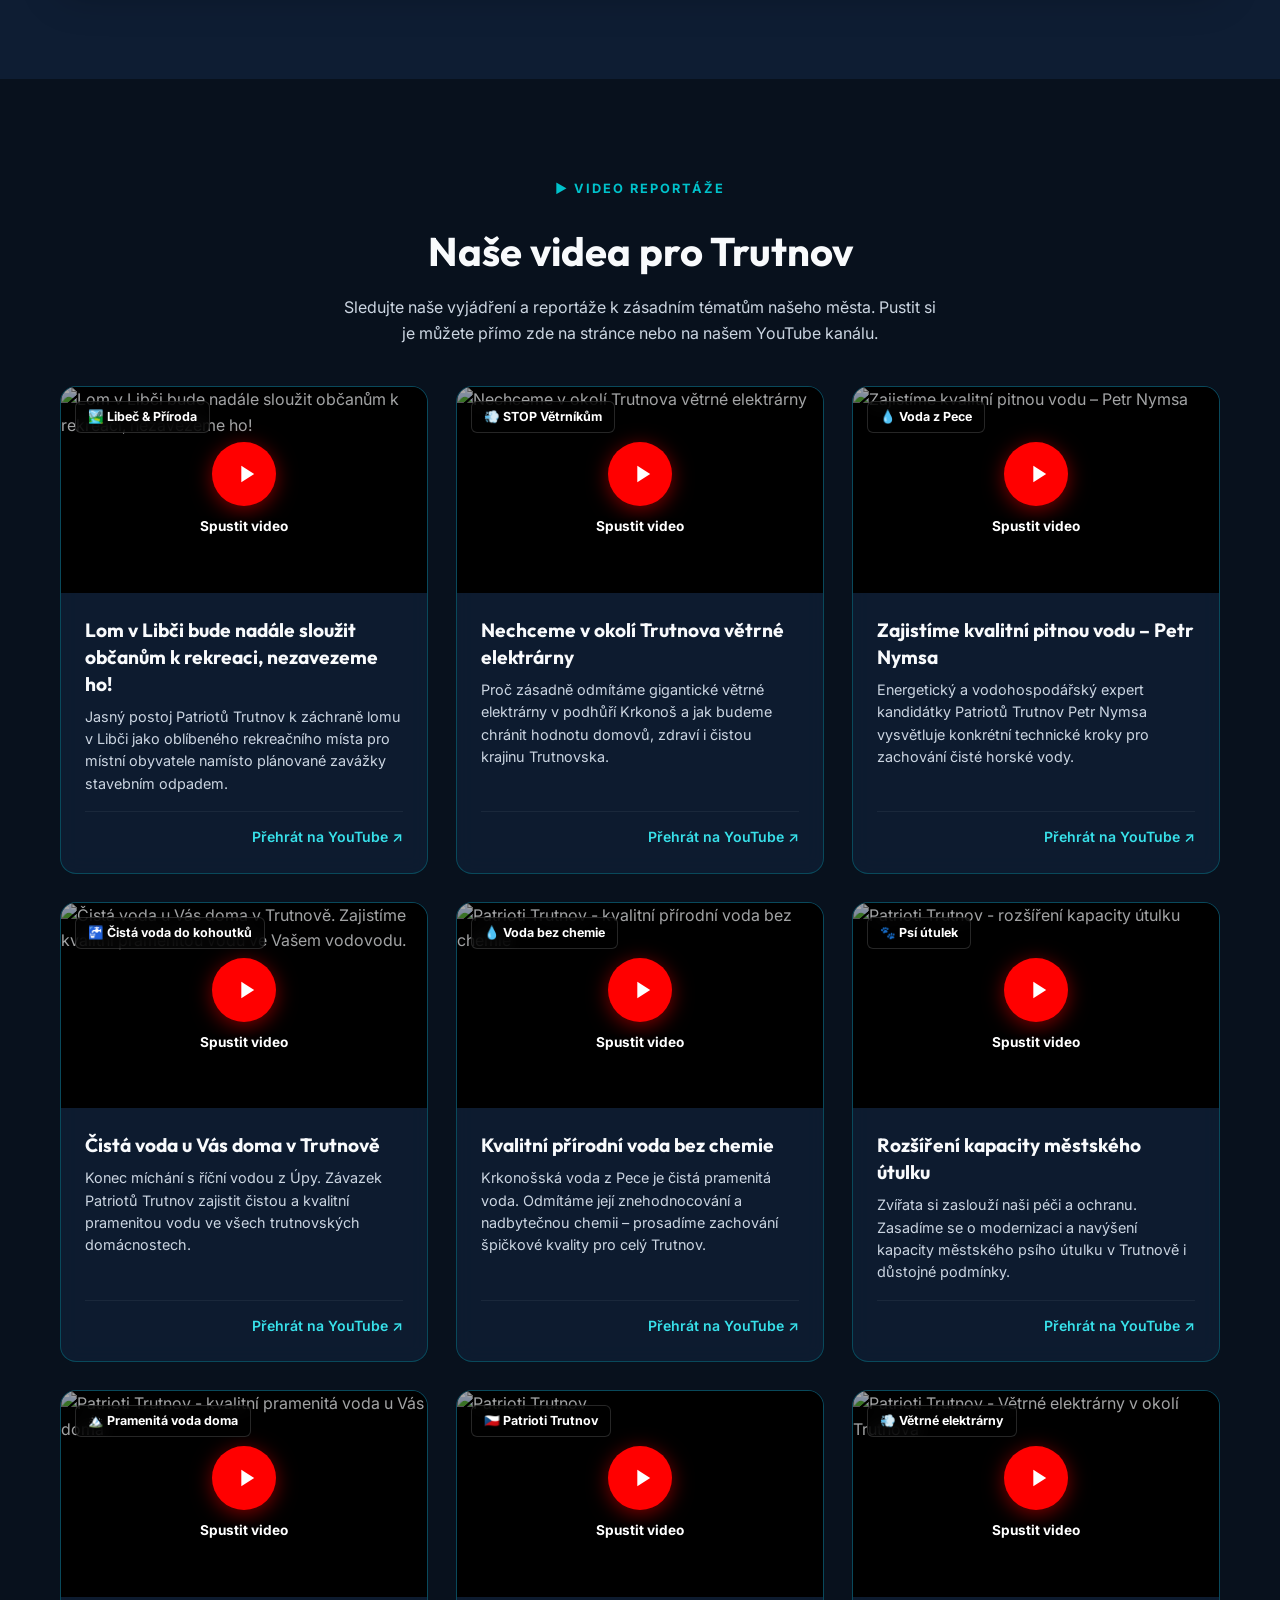
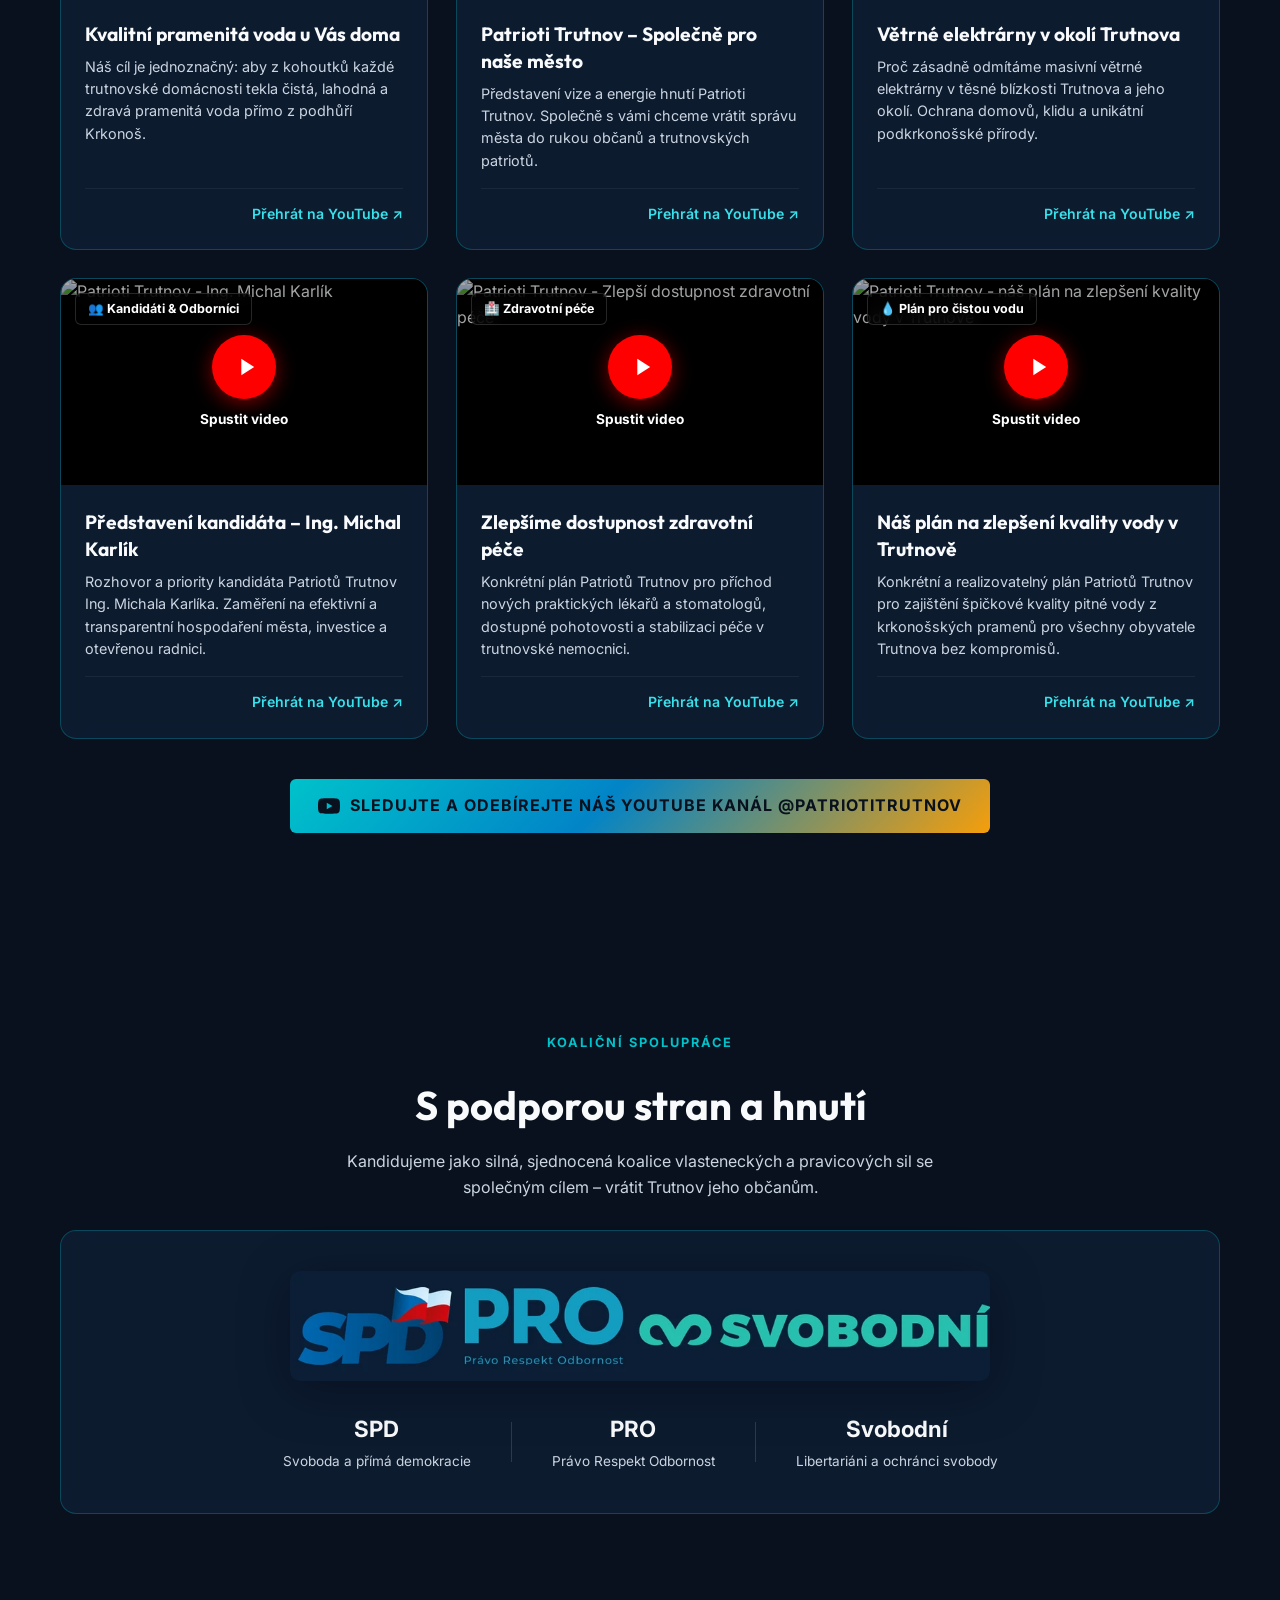
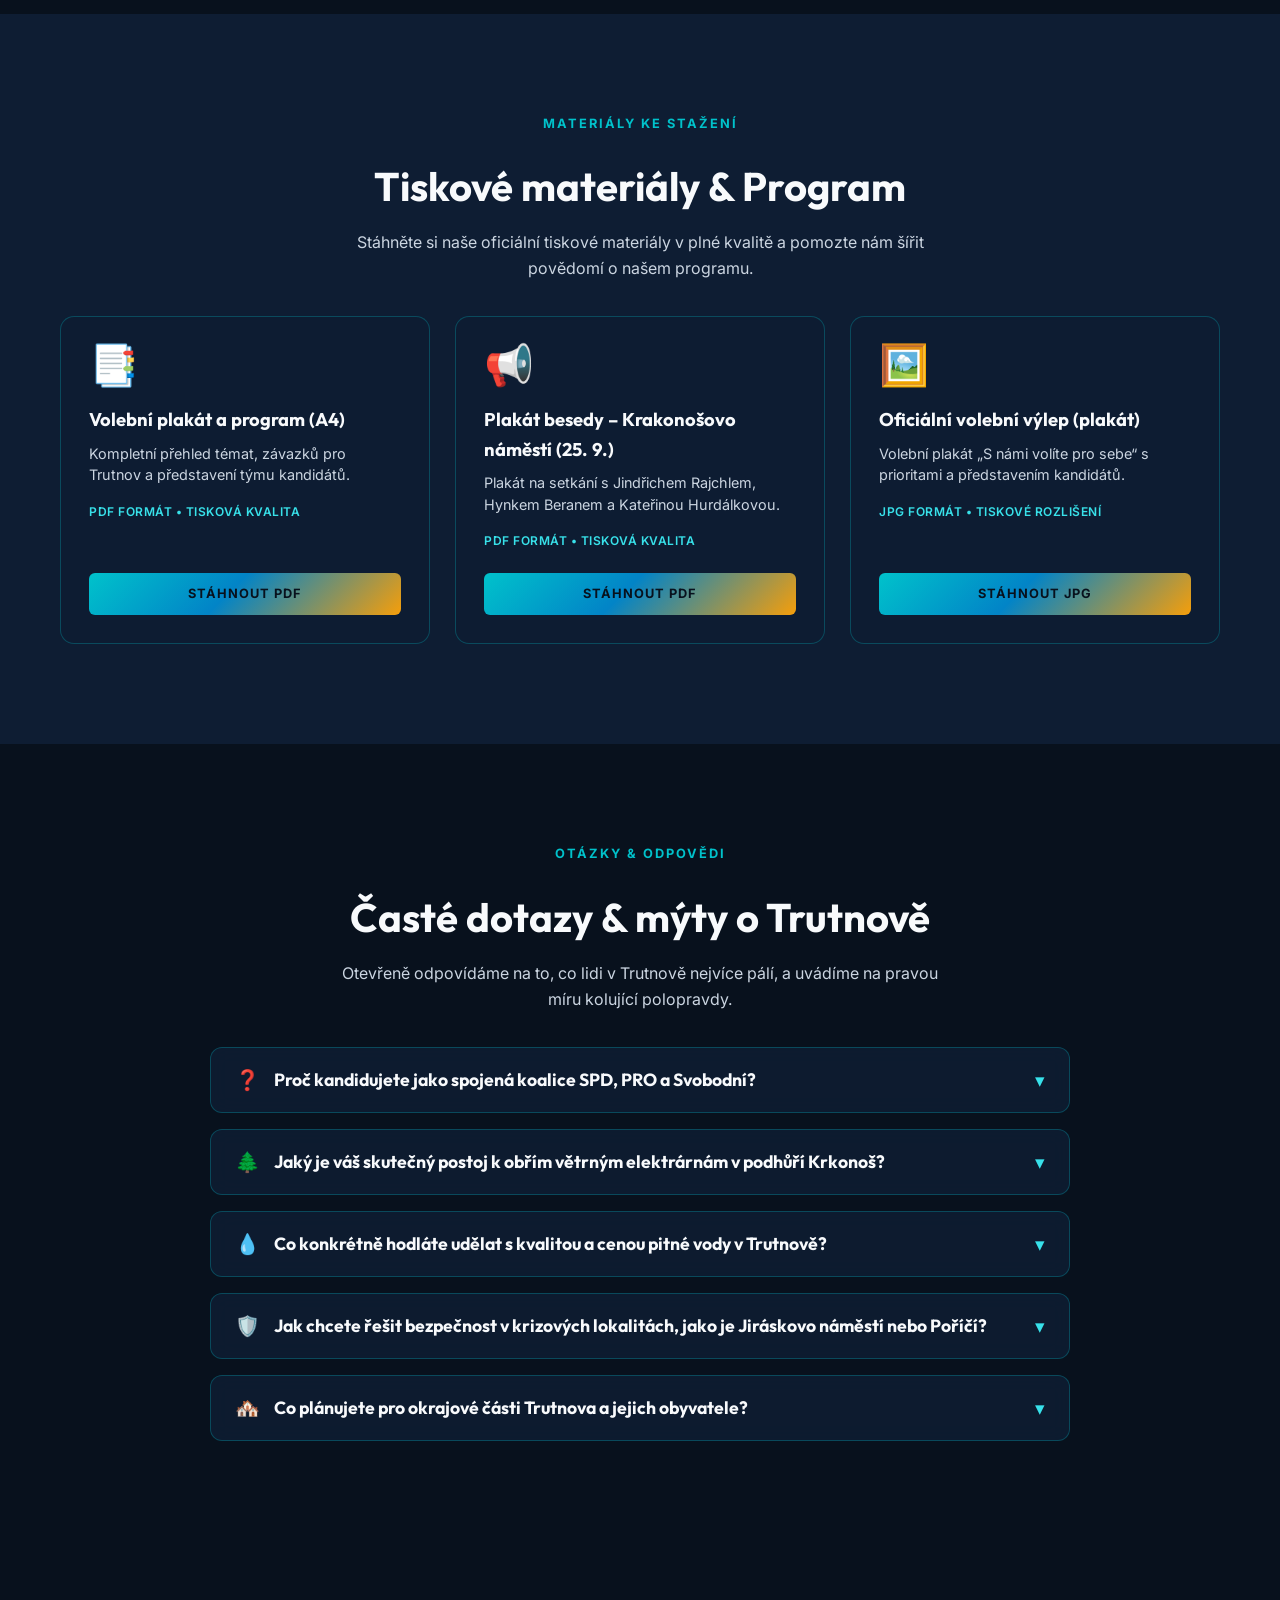
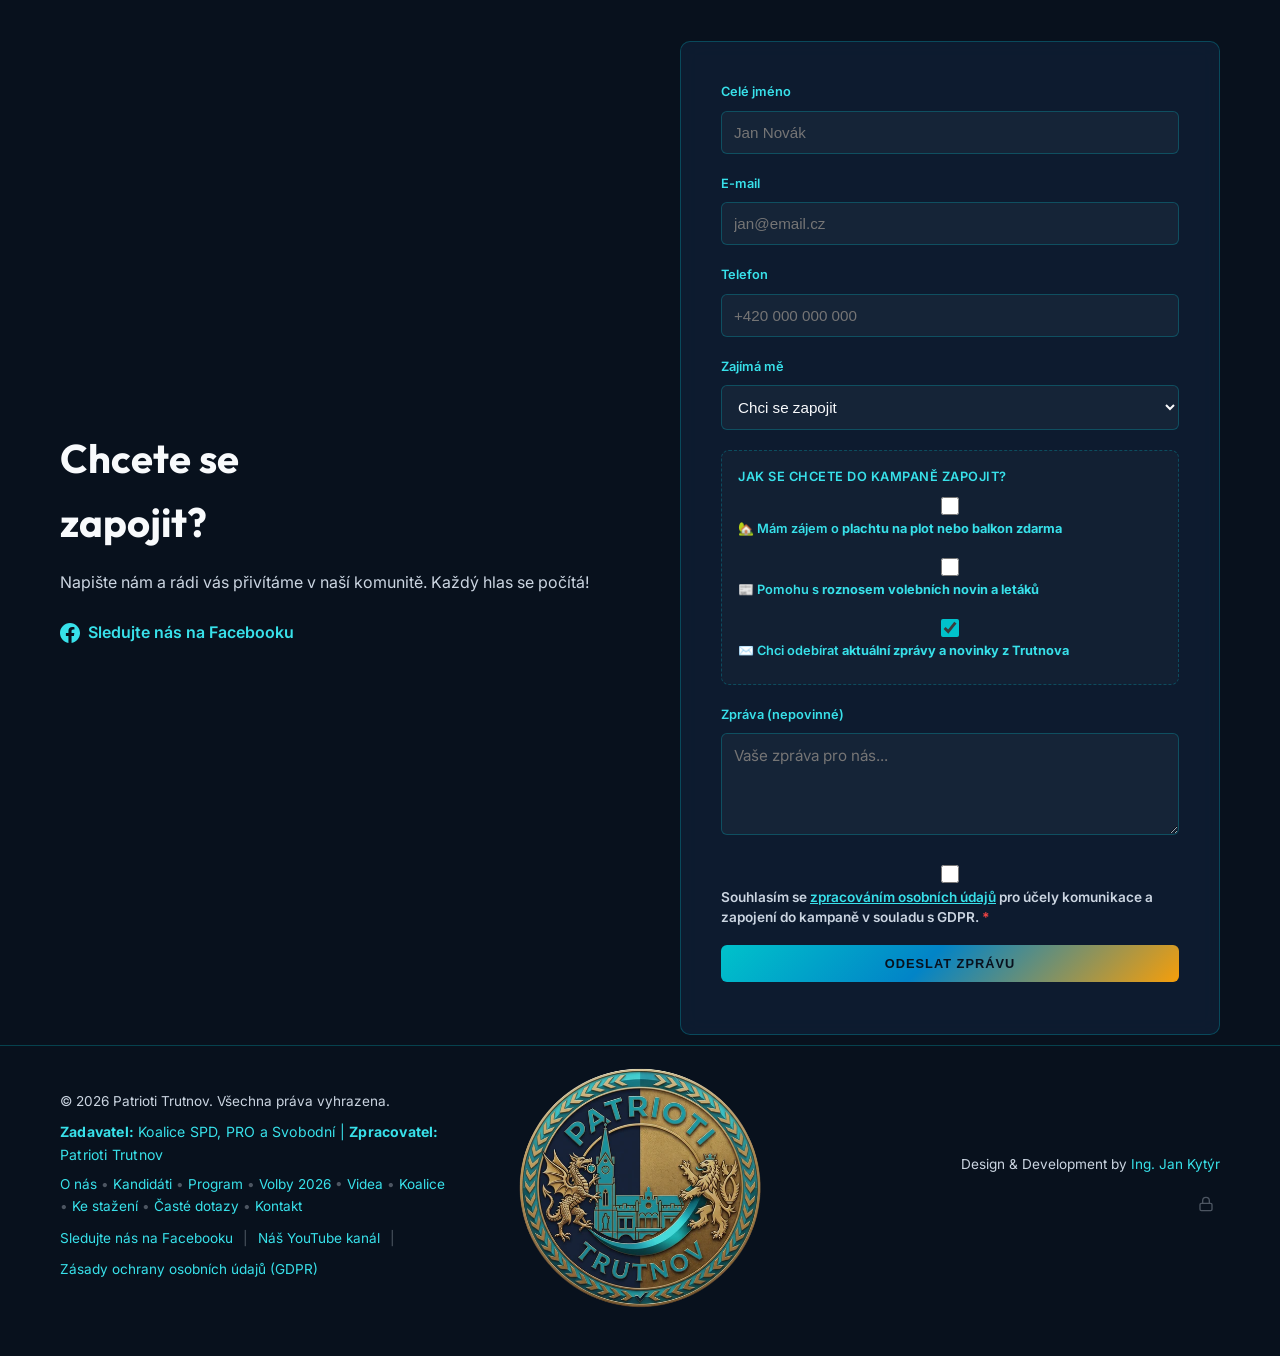
==== commit 5f9b6e82: "Pridat video: Patrioti Trutnov - nas plan na zlepseni kvality vody v Trutnove" ====
--- a/wwwroot/index.html
+++ b/wwwroot/index.html
@@ -1213,6 +1213,31 @@
                             </div>
                         </div>
                     </div>
+
+                    <!-- Video 12: Náš plán na zlepšení kvality vody -->
+                    <div class="video-card glass-card">
+                        <div class="video-thumb-wrapper" data-video-id="pgM4JCVGm0g" onclick="playEmbeddedVideo(this)" title="Klikněte pro spuštění videa">
+                            <img src="https://i.ytimg.com/vi/pgM4JCVGm0g/hqdefault.jpg" alt="Patrioti Trutnov - náš plán na zlepšení kvality vody v Trutnově" class="video-thumb" loading="lazy">
+                            <div class="video-play-overlay">
+                                <div class="play-button-circle">
+                                    <svg class="play-icon" viewBox="0 0 24 24" width="28" height="28" fill="currentColor">
+                                        <path d="M8 5v14l11-7z"/>
+                                    </svg>
+                                </div>
+                                <span class="play-label">Spustit video</span>
+                            </div>
+                            <span class="video-badge">💧 Plán pro čistou vodu</span>
+                        </div>
+                        <div class="video-info">
+                            <h3 class="video-title">Náš plán na zlepšení kvality vody v Trutnově</h3>
+                            <p class="video-desc">Konkrétní a realizovatelný plán Patriotů Trutnov pro zajištění špičkové kvality pitné vody z krkonošských pramenů pro všechny obyvatele Trutnova bez kompromisů.</p>
+                            <div class="video-footer">
+                                <a href="https://www.youtube.com/watch?v=pgM4JCVGm0g" target="_blank" rel="noopener noreferrer" class="video-direct-link">
+                                    Přehrát na YouTube ↗
+                                </a>
+                            </div>
+                        </div>
+                    </div>
                 </div>
 
                 <!-- Odkaz / CTA na YouTube kanál -->
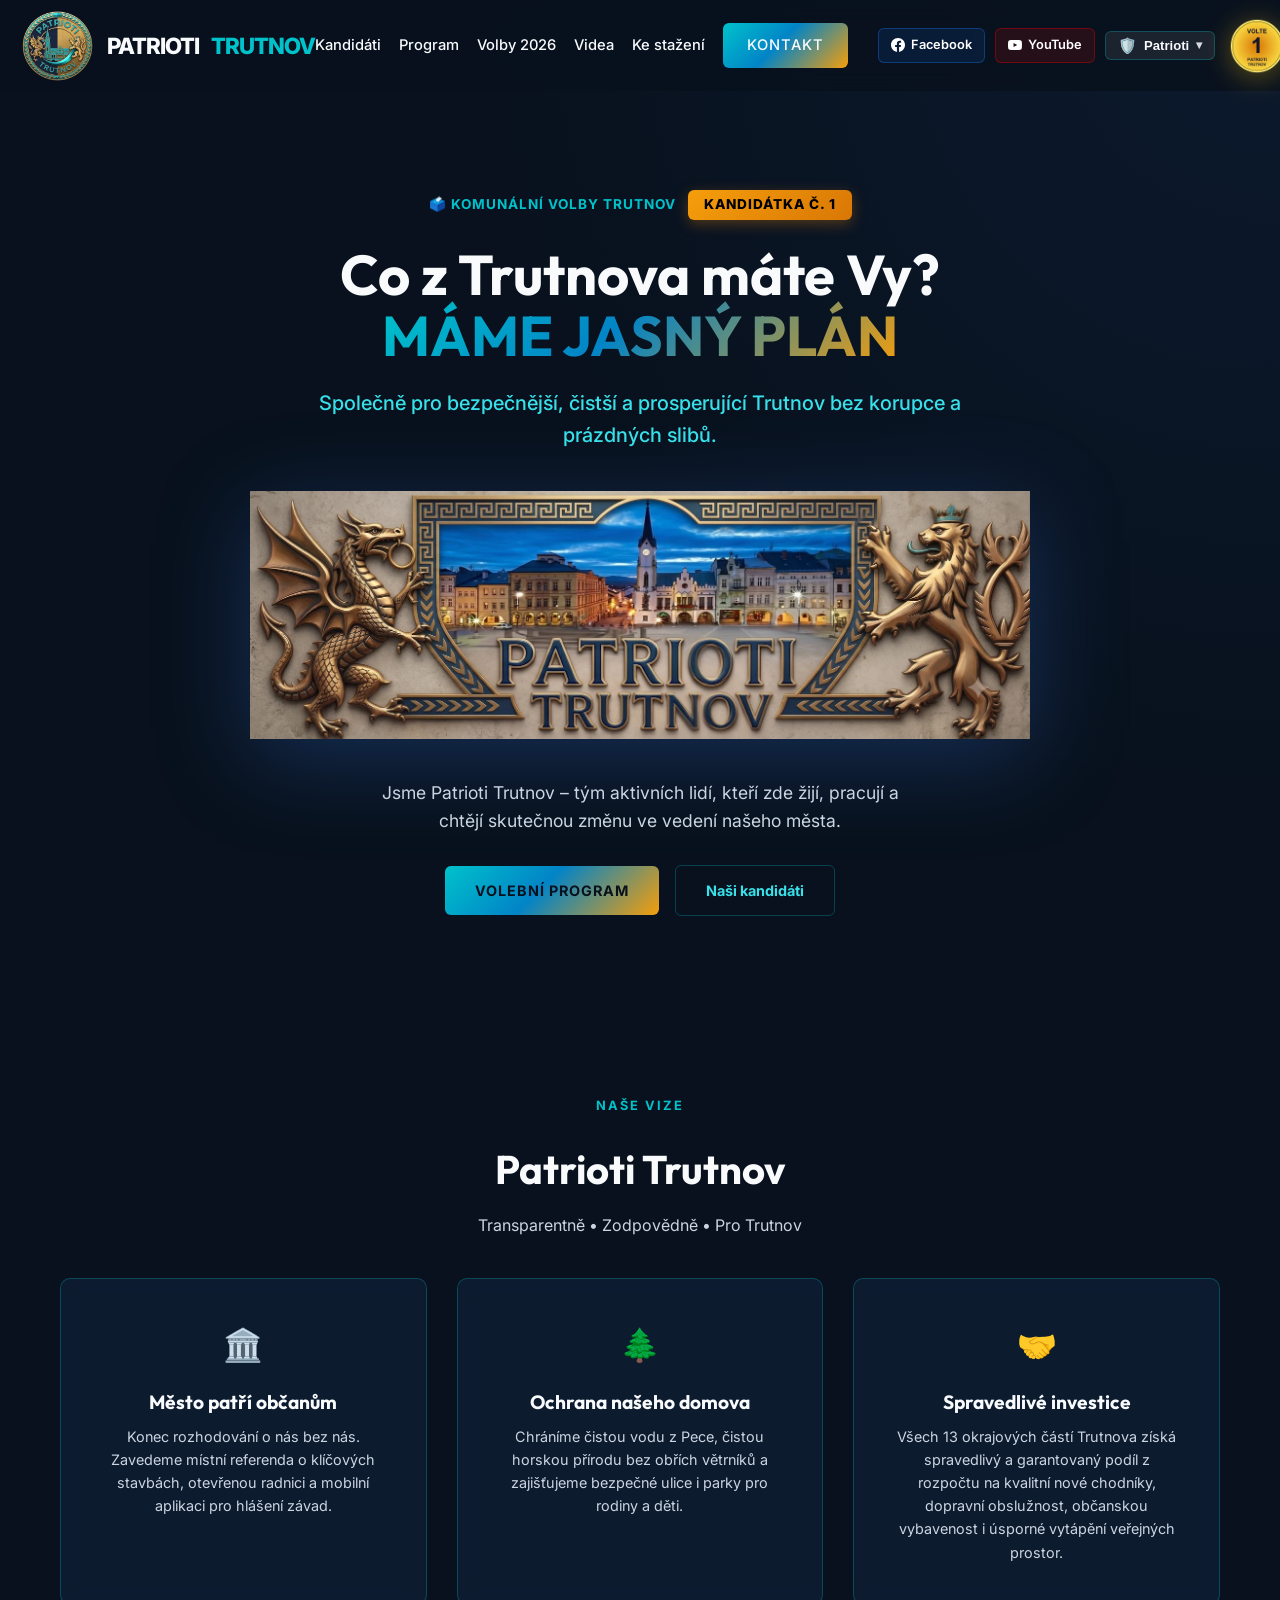
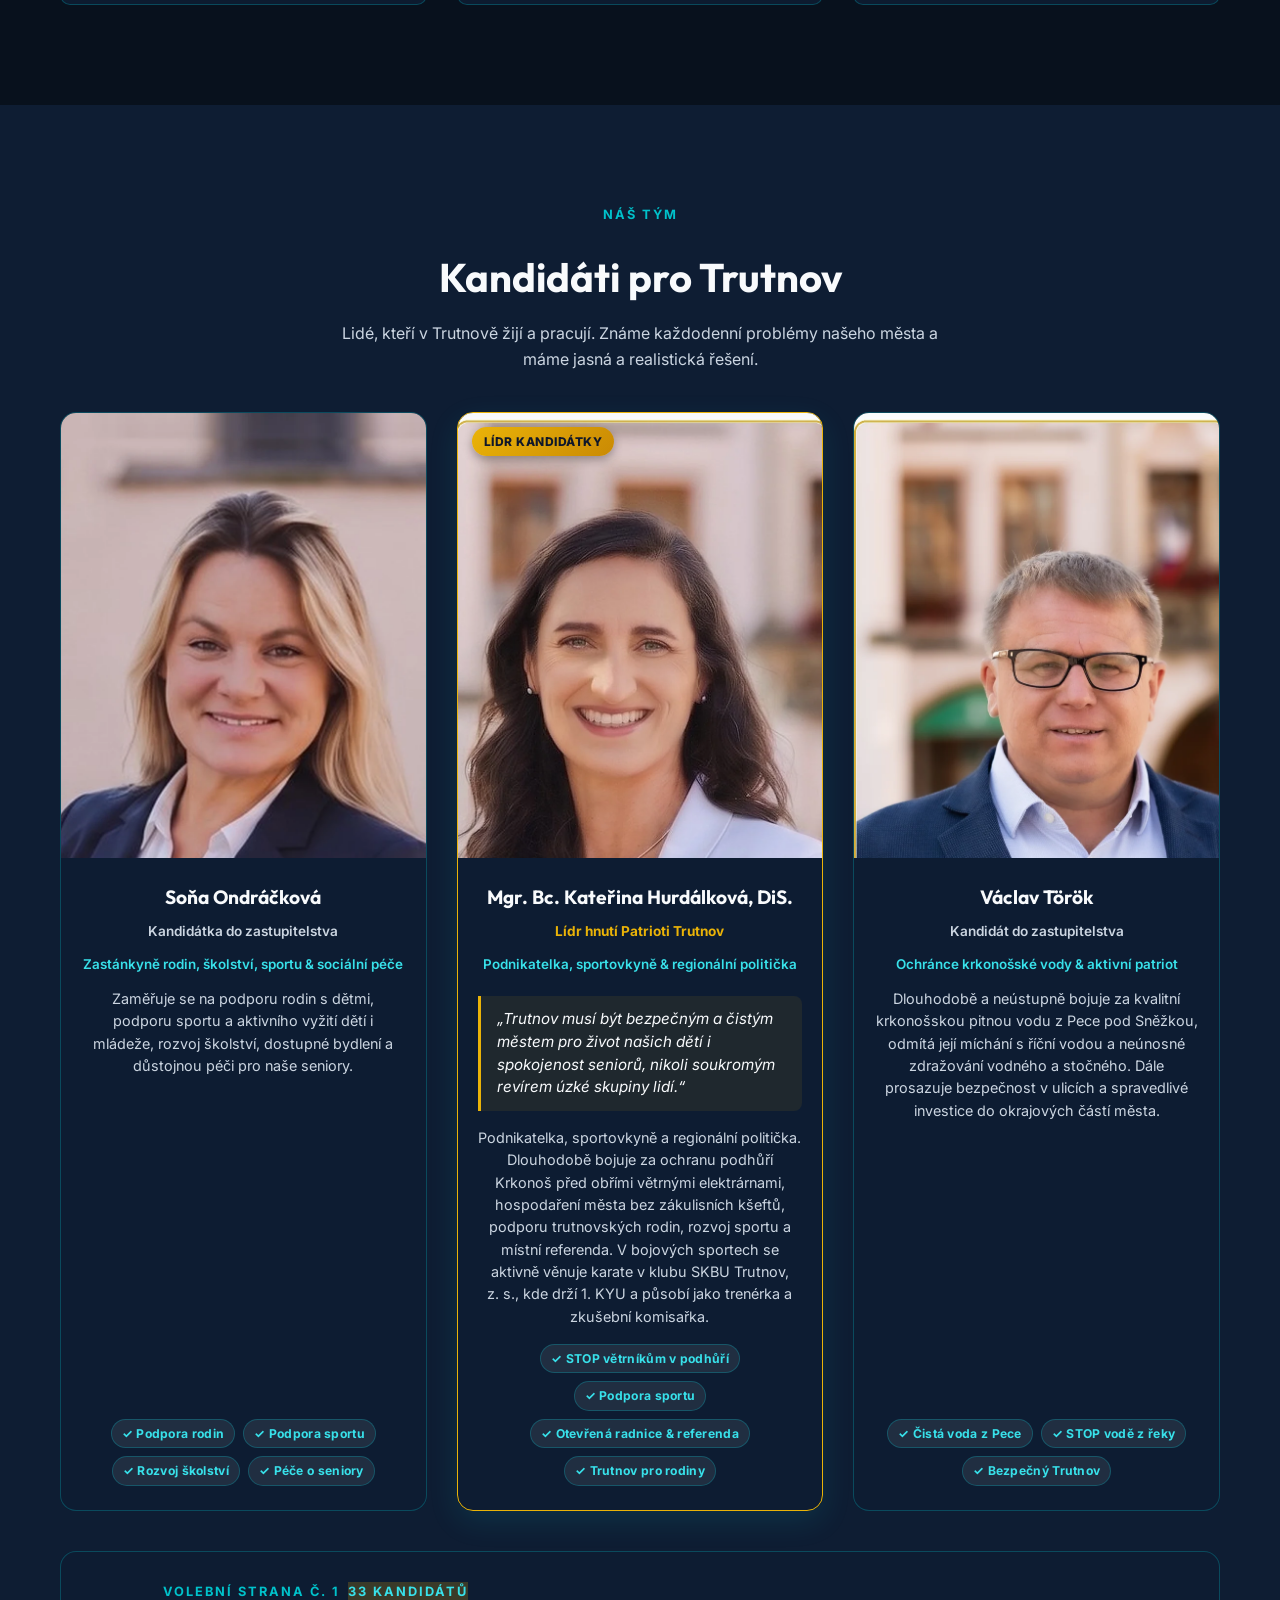
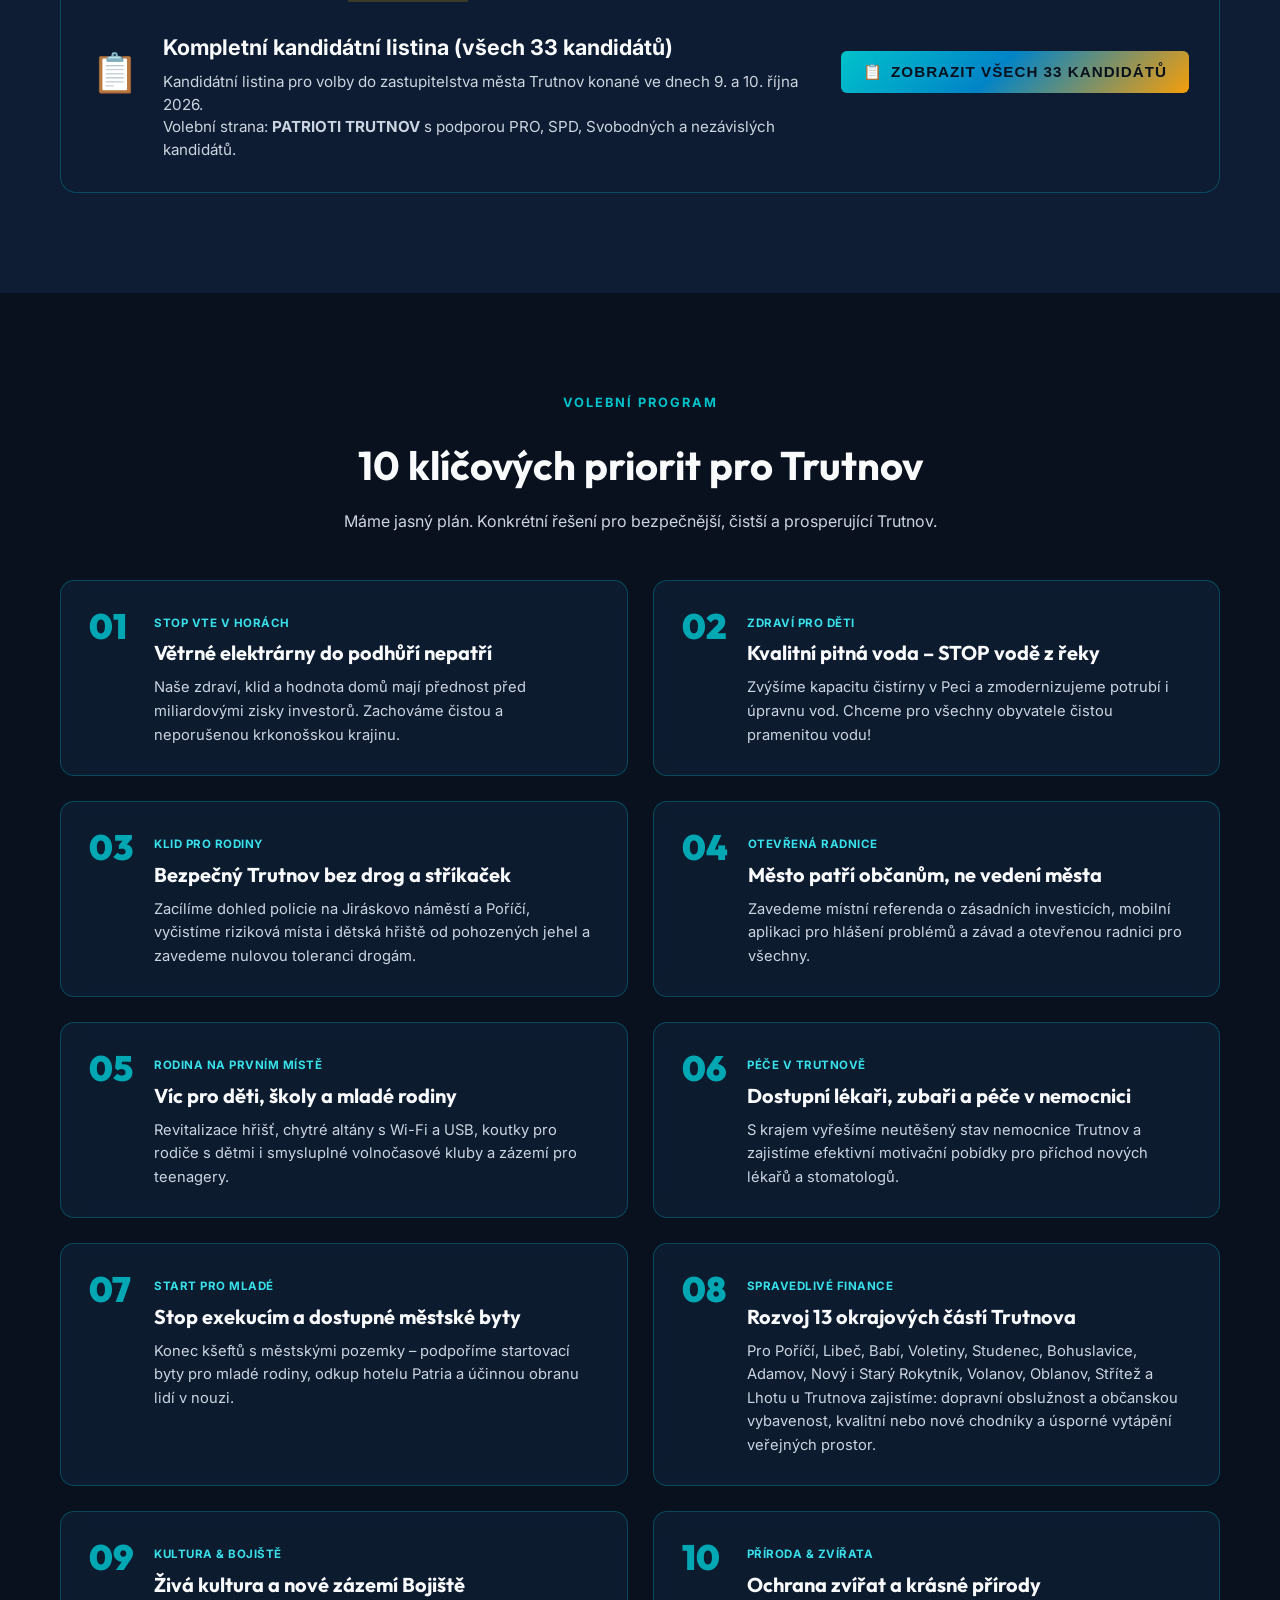
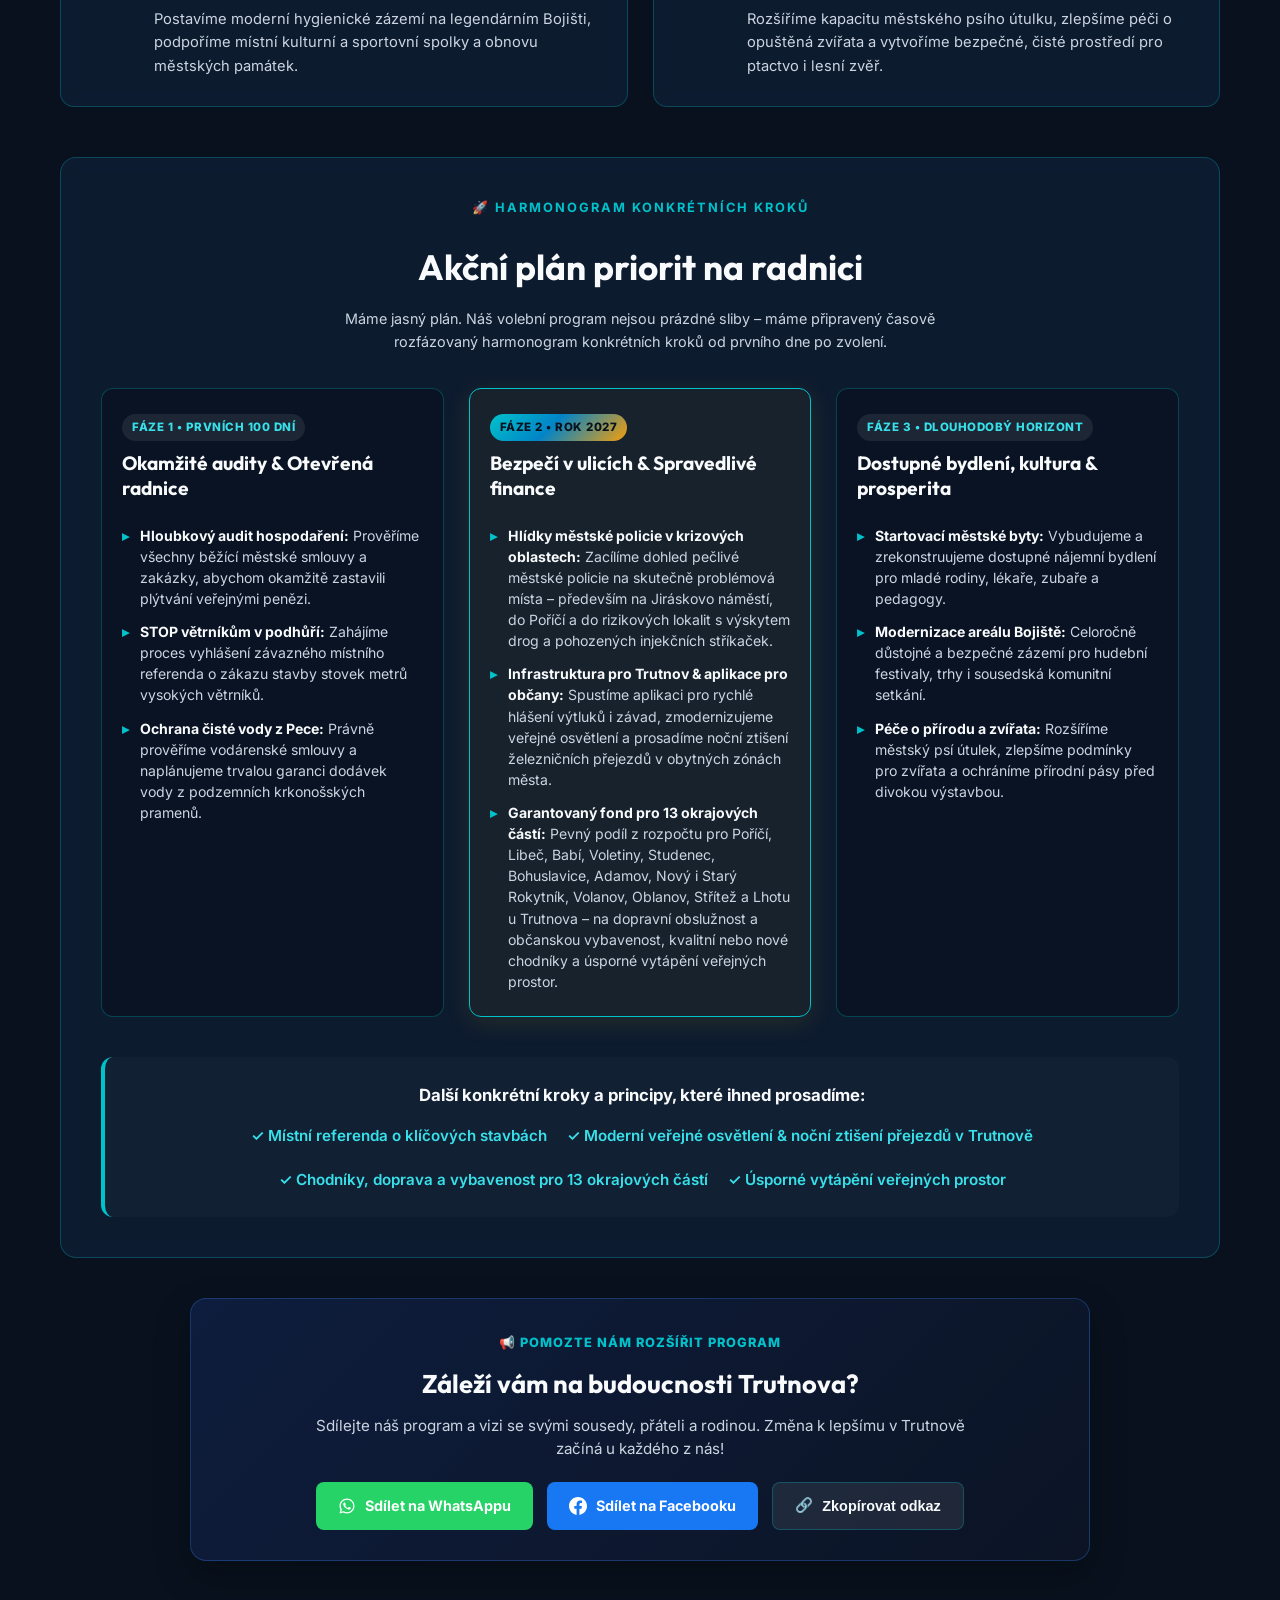
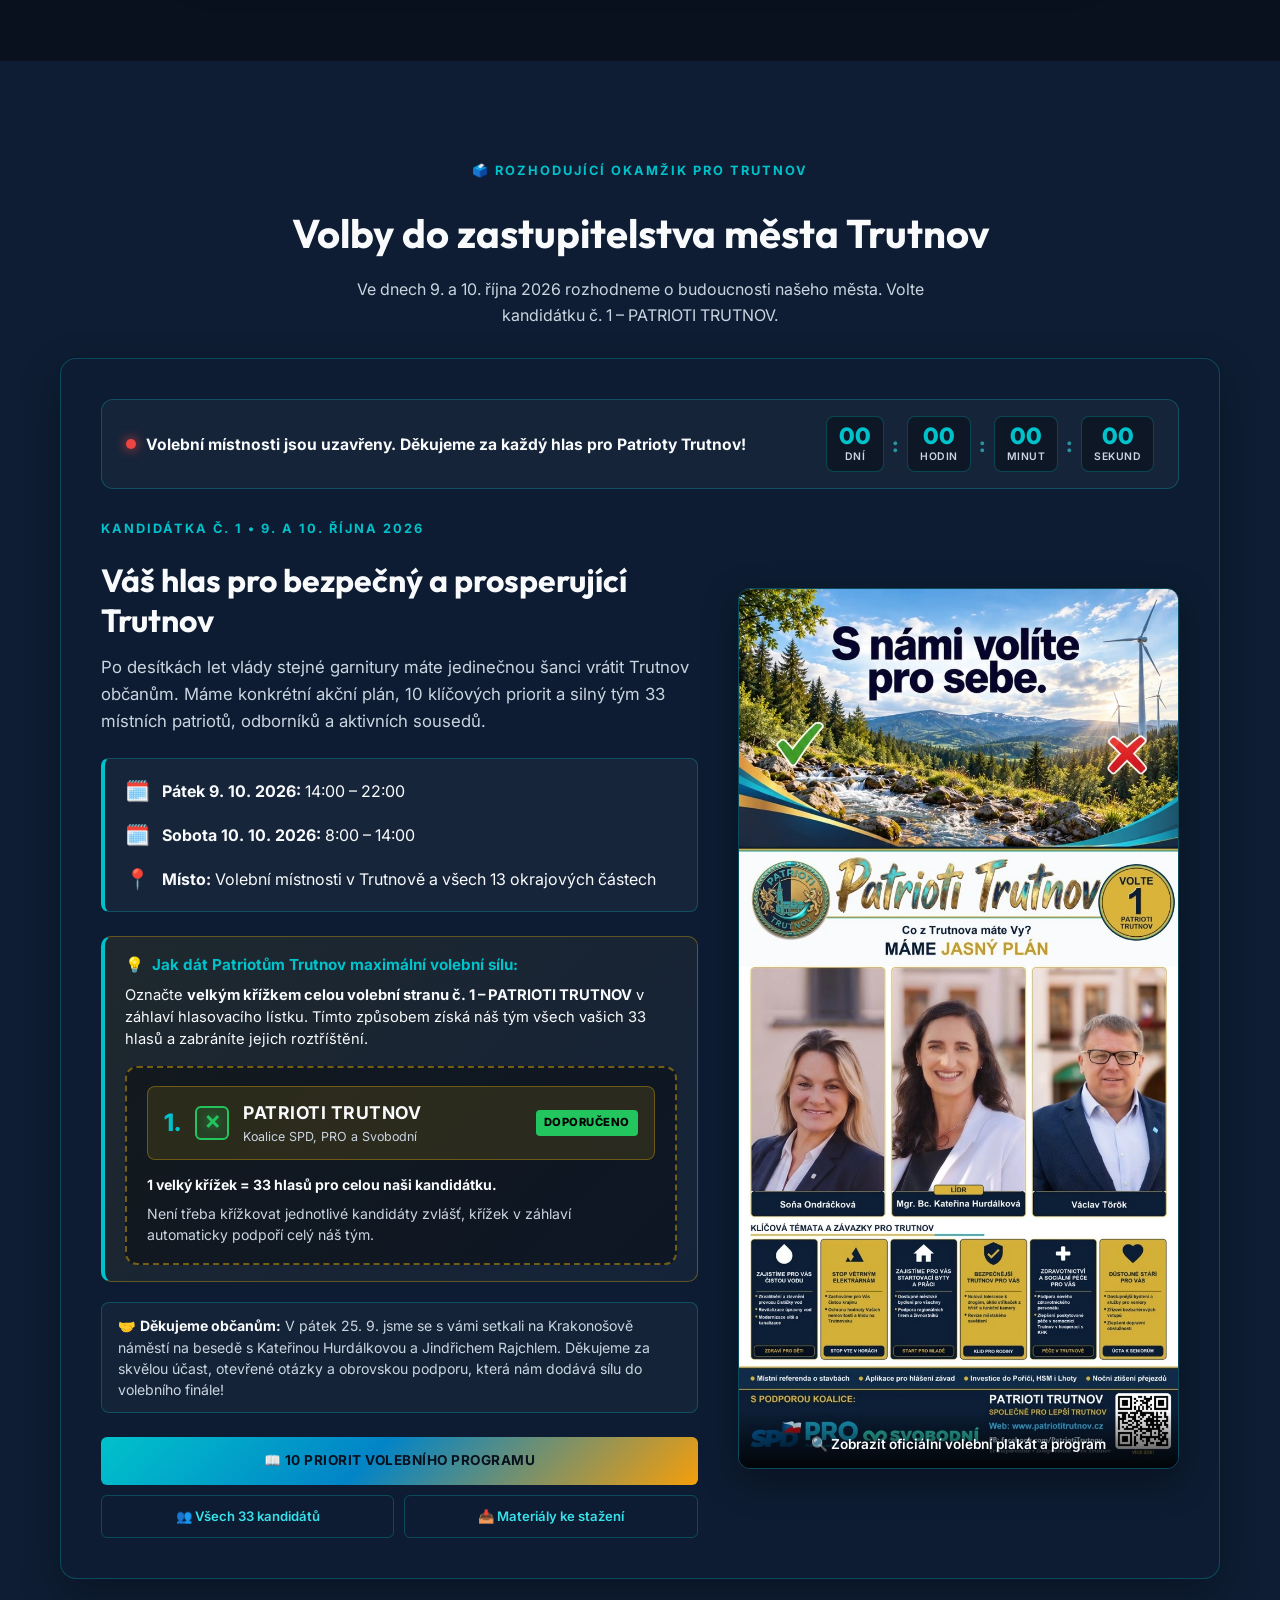
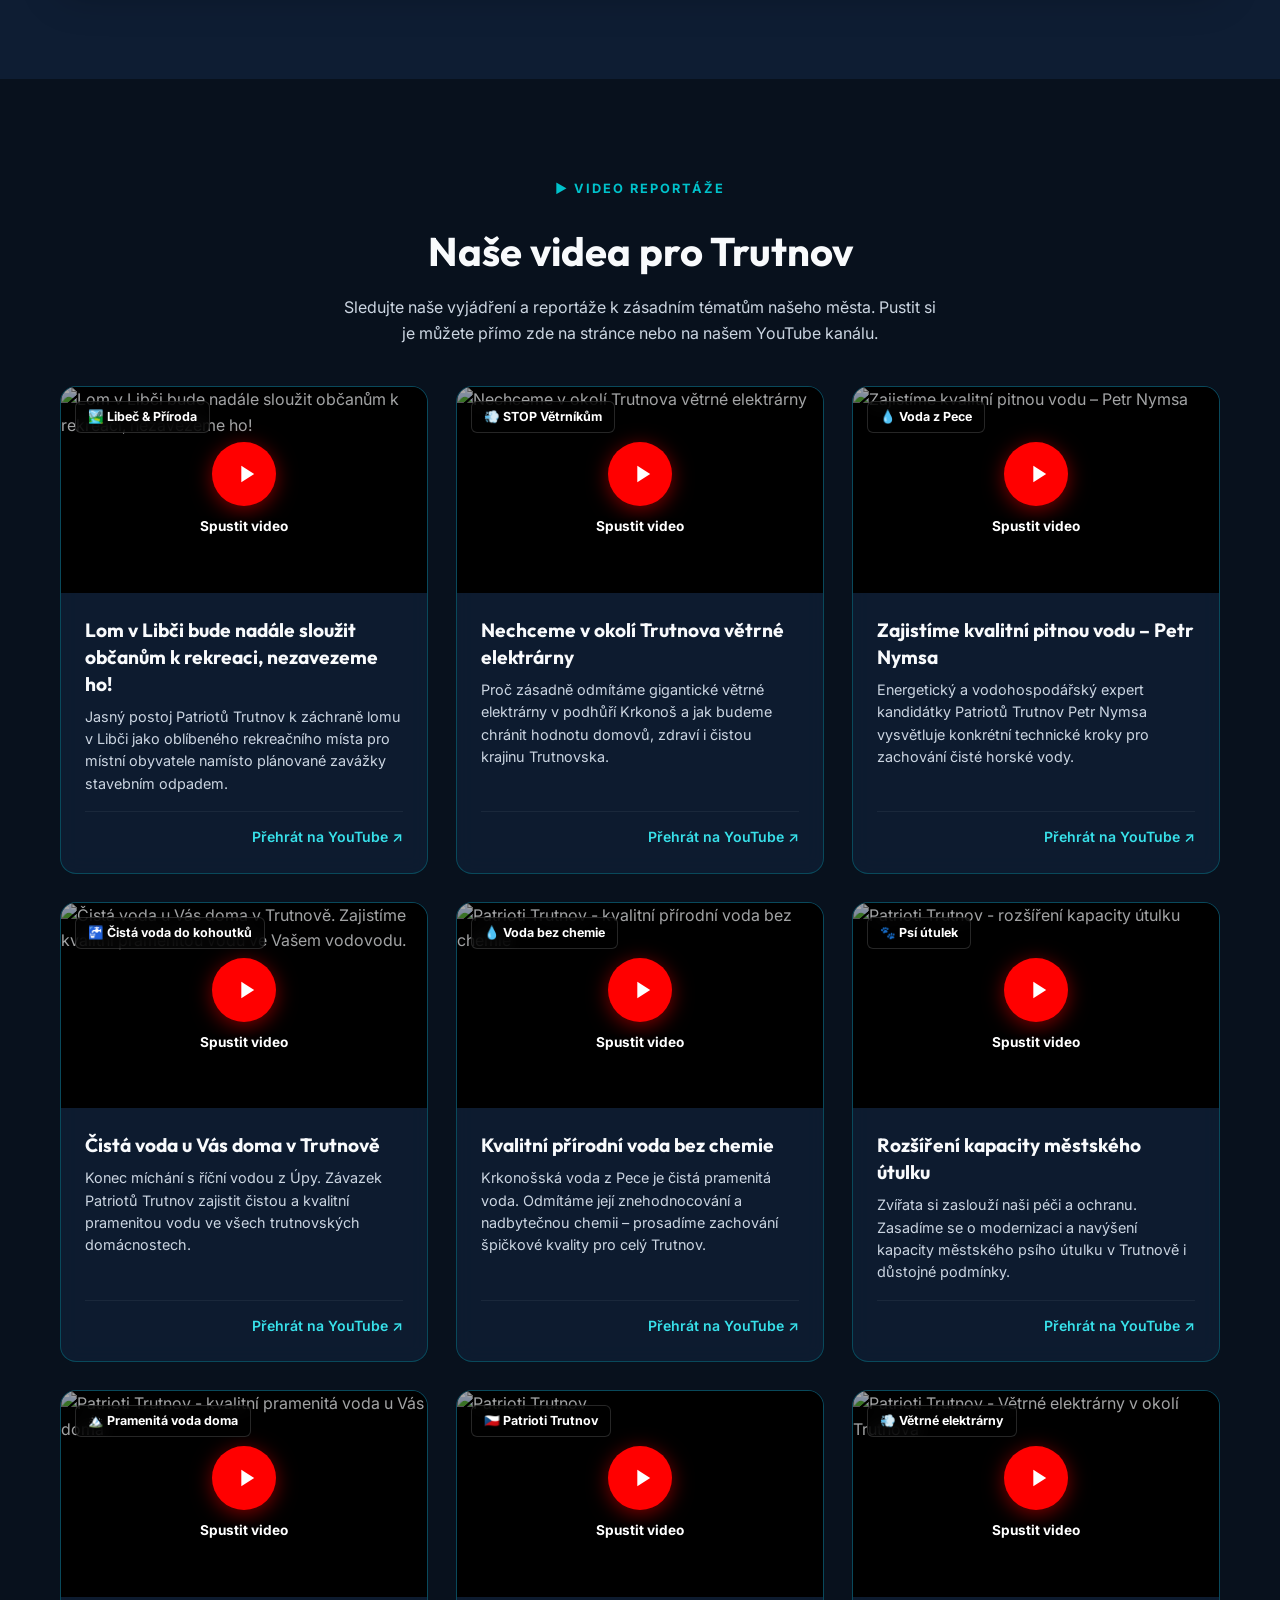
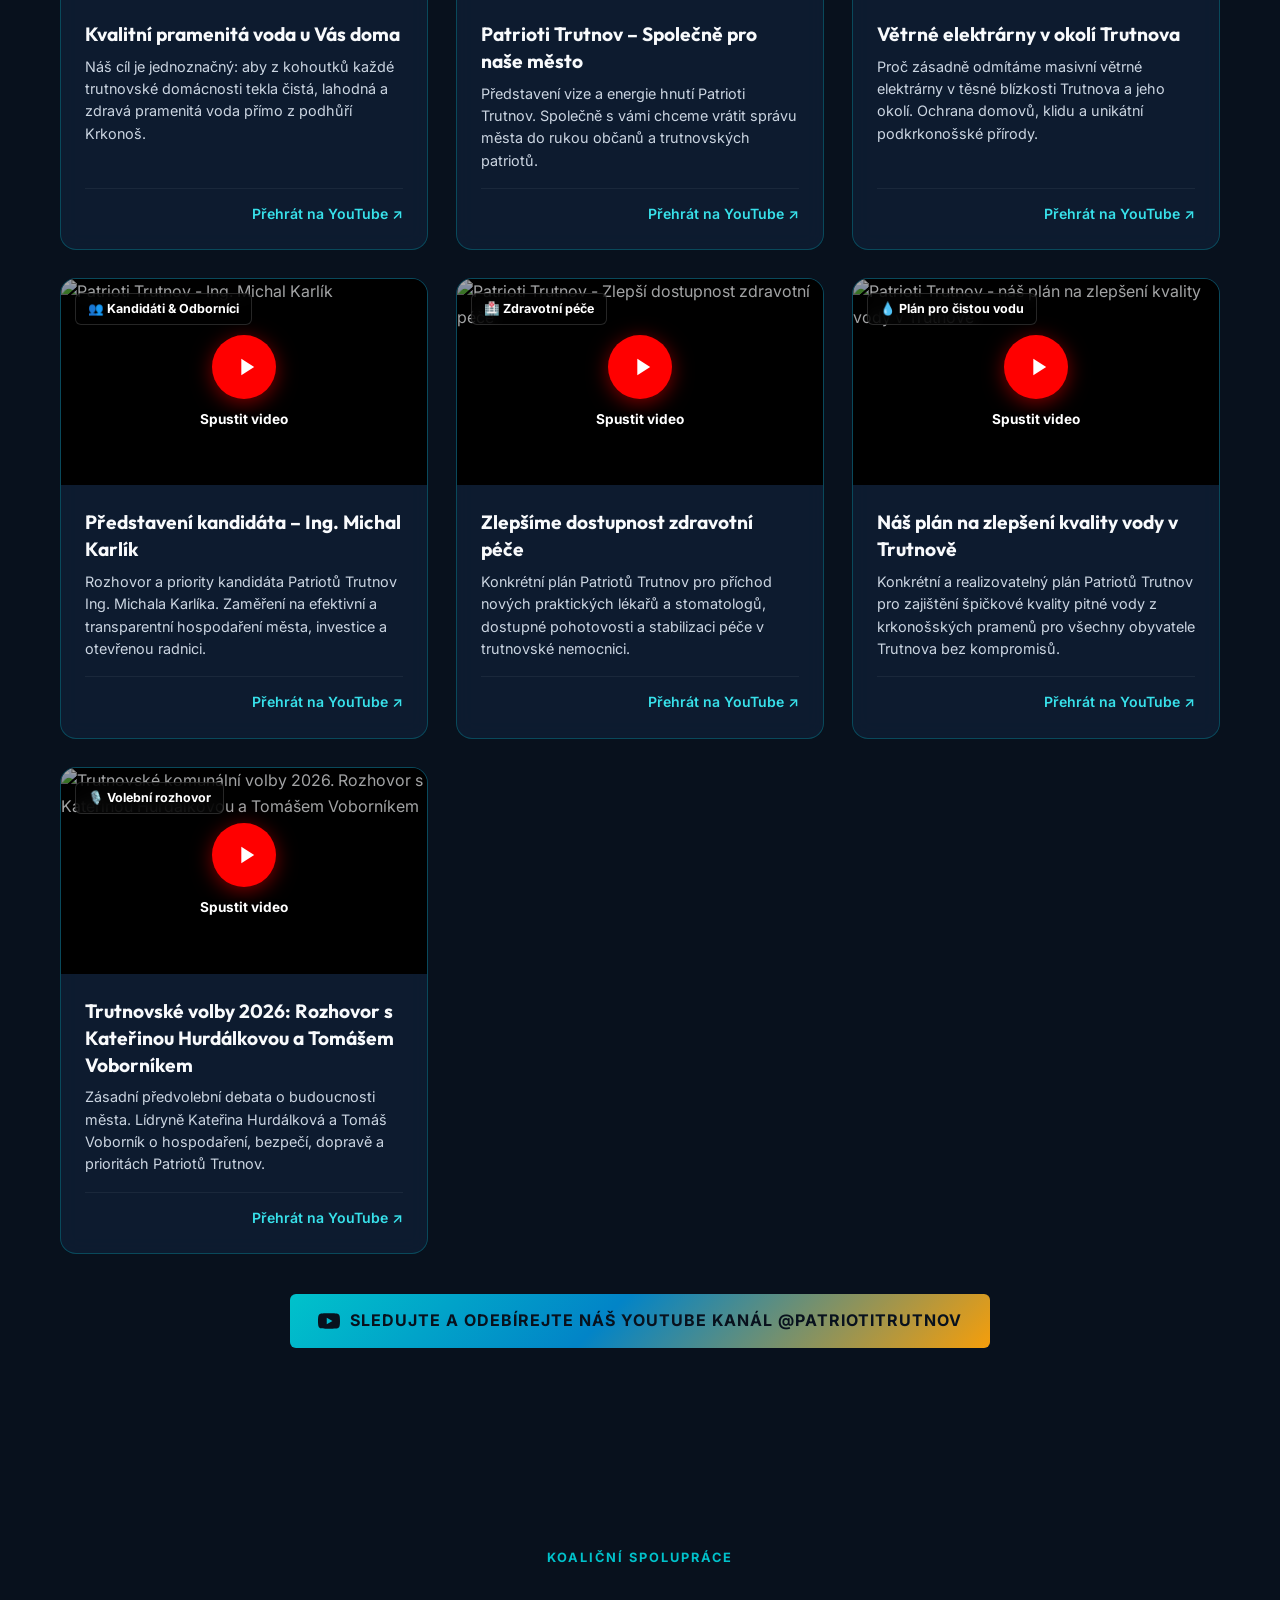
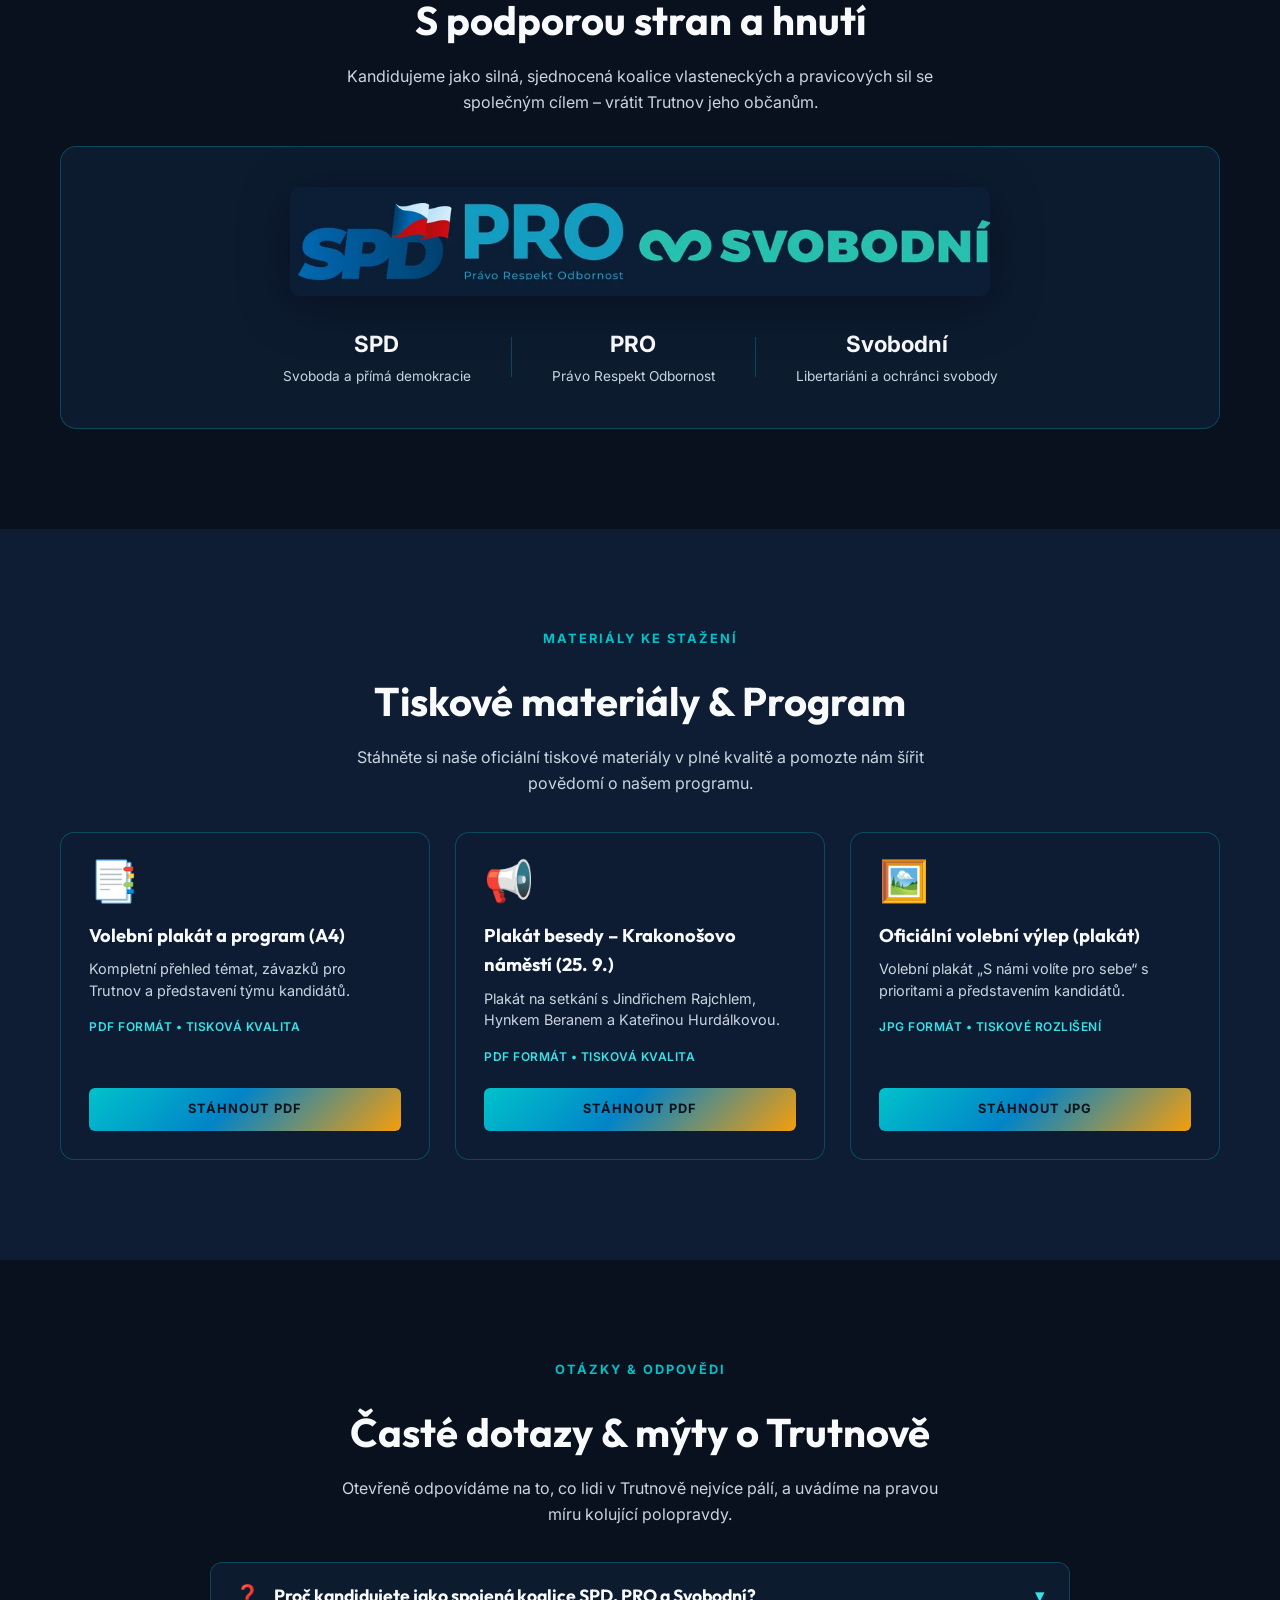
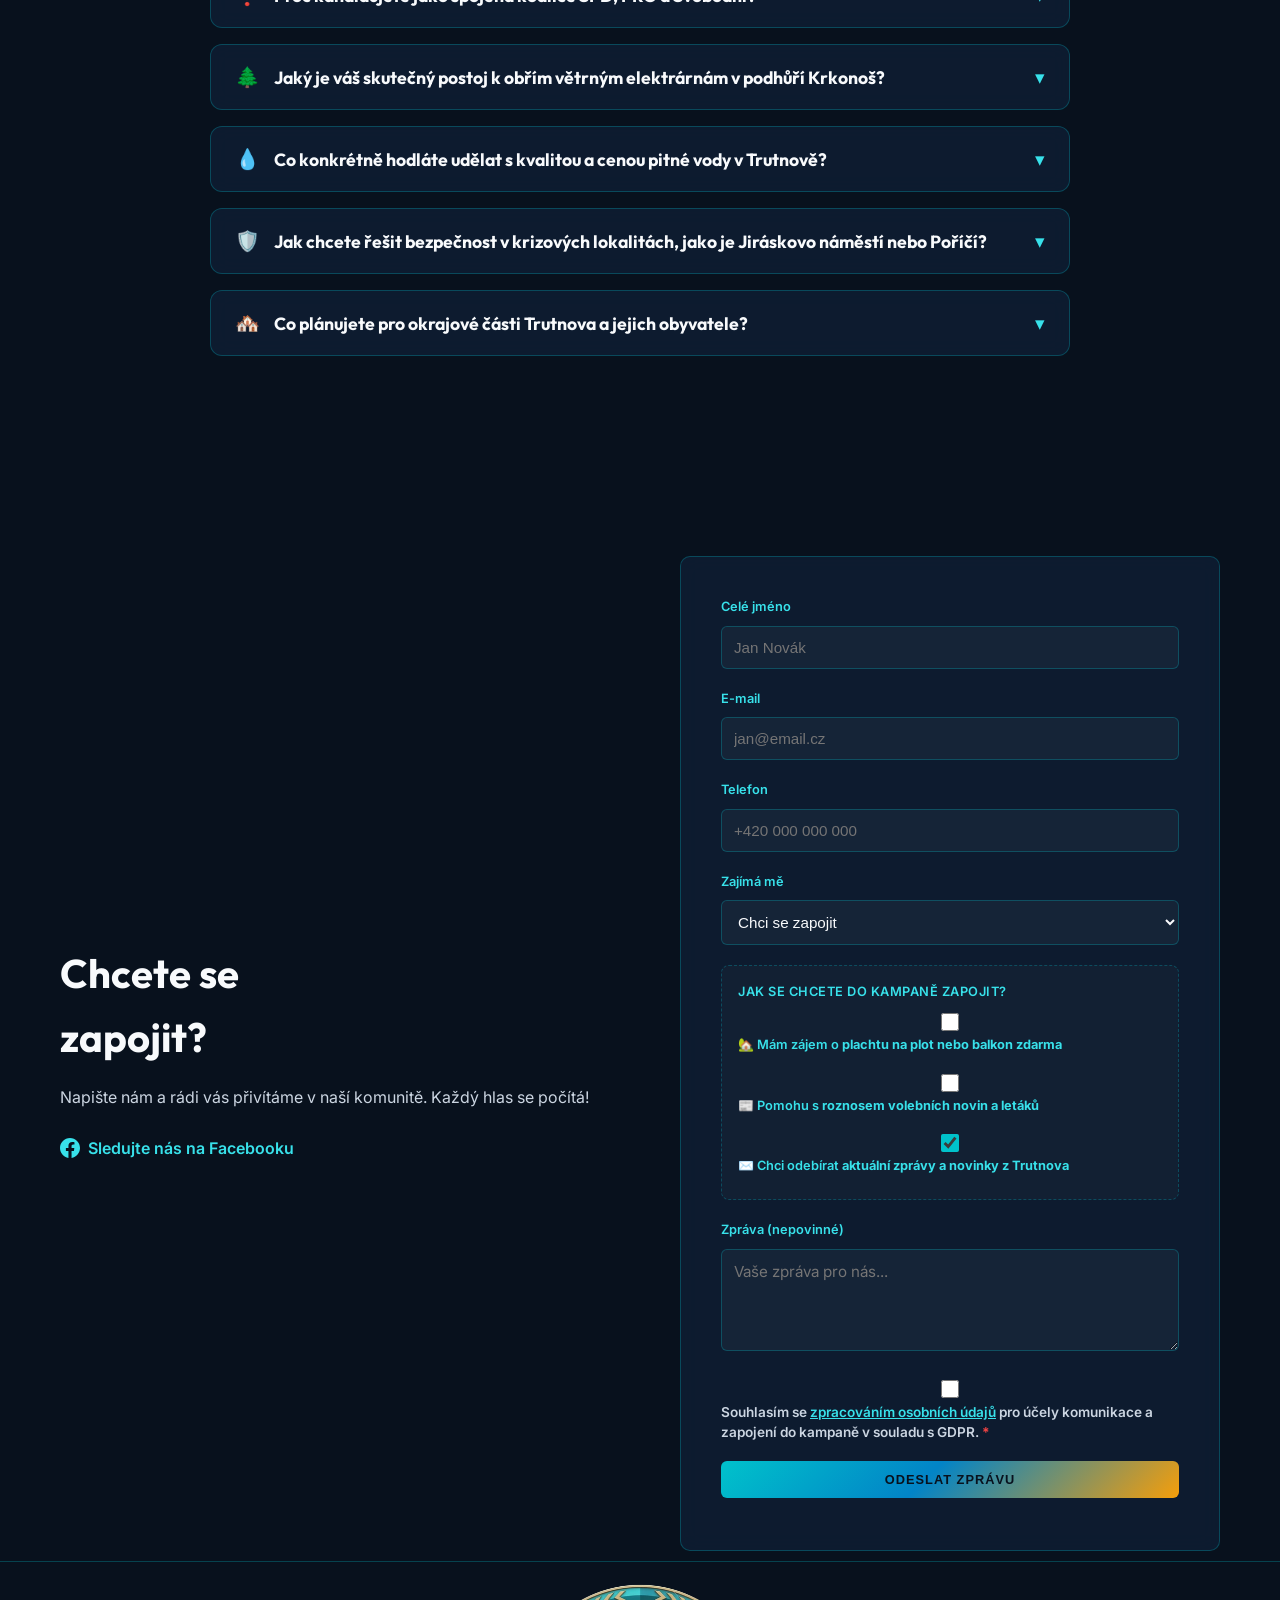
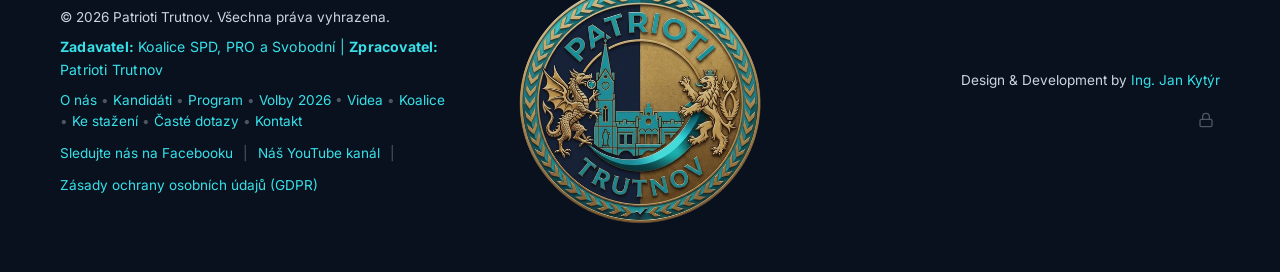
==== commit 9856beba: "Pridat video: Rozhovor s Katerinou Hurdalkovou a Tomasem Vobornikem" ====
--- a/wwwroot/index.html
+++ b/wwwroot/index.html
@@ -1238,6 +1238,31 @@
                             </div>
                         </div>
                     </div>
+
+                    <!-- Video 13: Rozhovor s lídry – Kateřina Hurdálková a Tomáš Voborník -->
+                    <div class="video-card glass-card">
+                        <div class="video-thumb-wrapper" data-video-id="qMx4JMboMsM" onclick="playEmbeddedVideo(this)" title="Klikněte pro spuštění videa">
+                            <img src="https://i.ytimg.com/vi/qMx4JMboMsM/hqdefault.jpg" alt="Trutnovské komunální volby 2026. Rozhovor s Kateřinou Hurdálkovou a Tomášem Voborníkem" class="video-thumb" loading="lazy">
+                            <div class="video-play-overlay">
+                                <div class="play-button-circle">
+                                    <svg class="play-icon" viewBox="0 0 24 24" width="28" height="28" fill="currentColor">
+                                        <path d="M8 5v14l11-7z"/>
+                                    </svg>
+                                </div>
+                                <span class="play-label">Spustit video</span>
+                            </div>
+                            <span class="video-badge">🎙️ Volební rozhovor</span>
+                        </div>
+                        <div class="video-info">
+                            <h3 class="video-title">Trutnovské volby 2026: Rozhovor s Kateřinou Hurdálkovou a Tomášem Voborníkem</h3>
+                            <p class="video-desc">Zásadní předvolební debata o budoucnosti města. Lídryně Kateřina Hurdálková a Tomáš Voborník o hospodaření, bezpečí, dopravě a prioritách Patriotů Trutnov.</p>
+                            <div class="video-footer">
+                                <a href="https://www.youtube.com/watch?v=qMx4JMboMsM" target="_blank" rel="noopener noreferrer" class="video-direct-link">
+                                    Přehrát na YouTube ↗
+                                </a>
+                            </div>
+                        </div>
+                    </div>
                 </div>
 
                 <!-- Odkaz / CTA na YouTube kanál -->
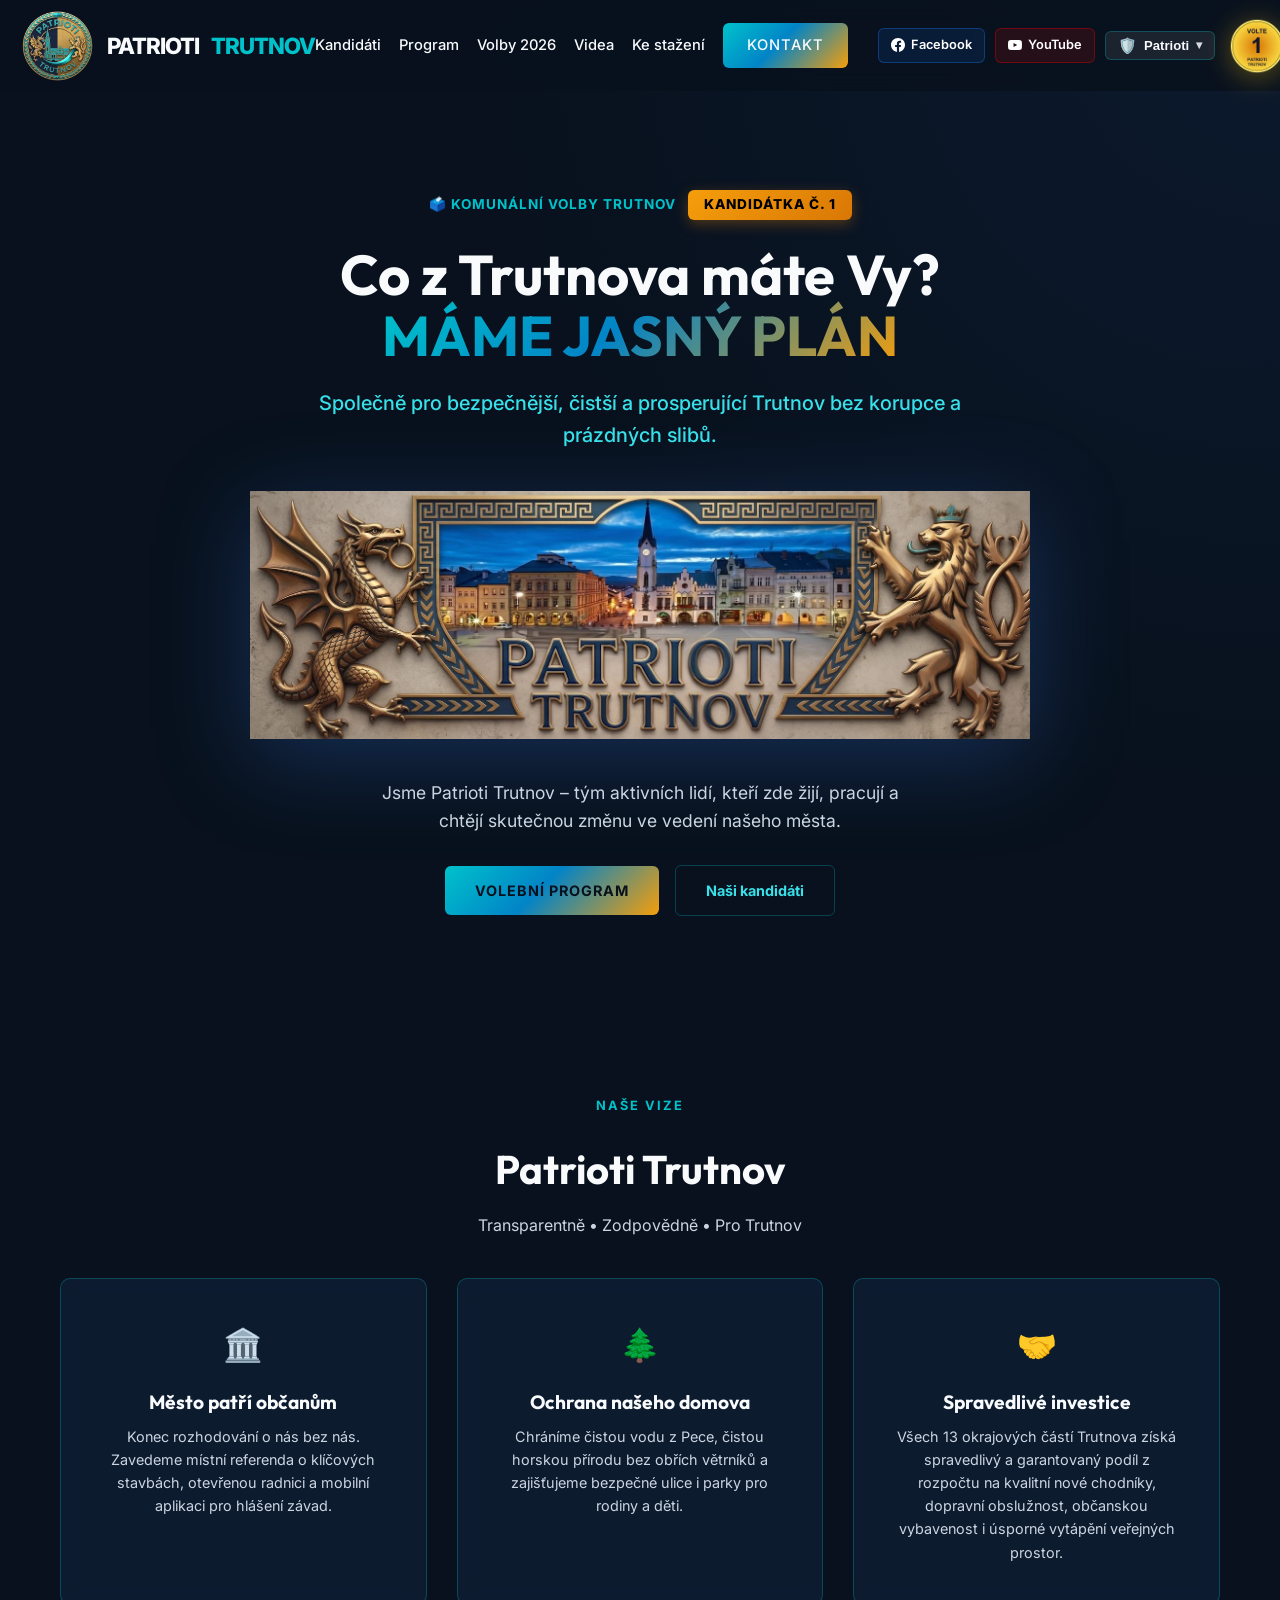
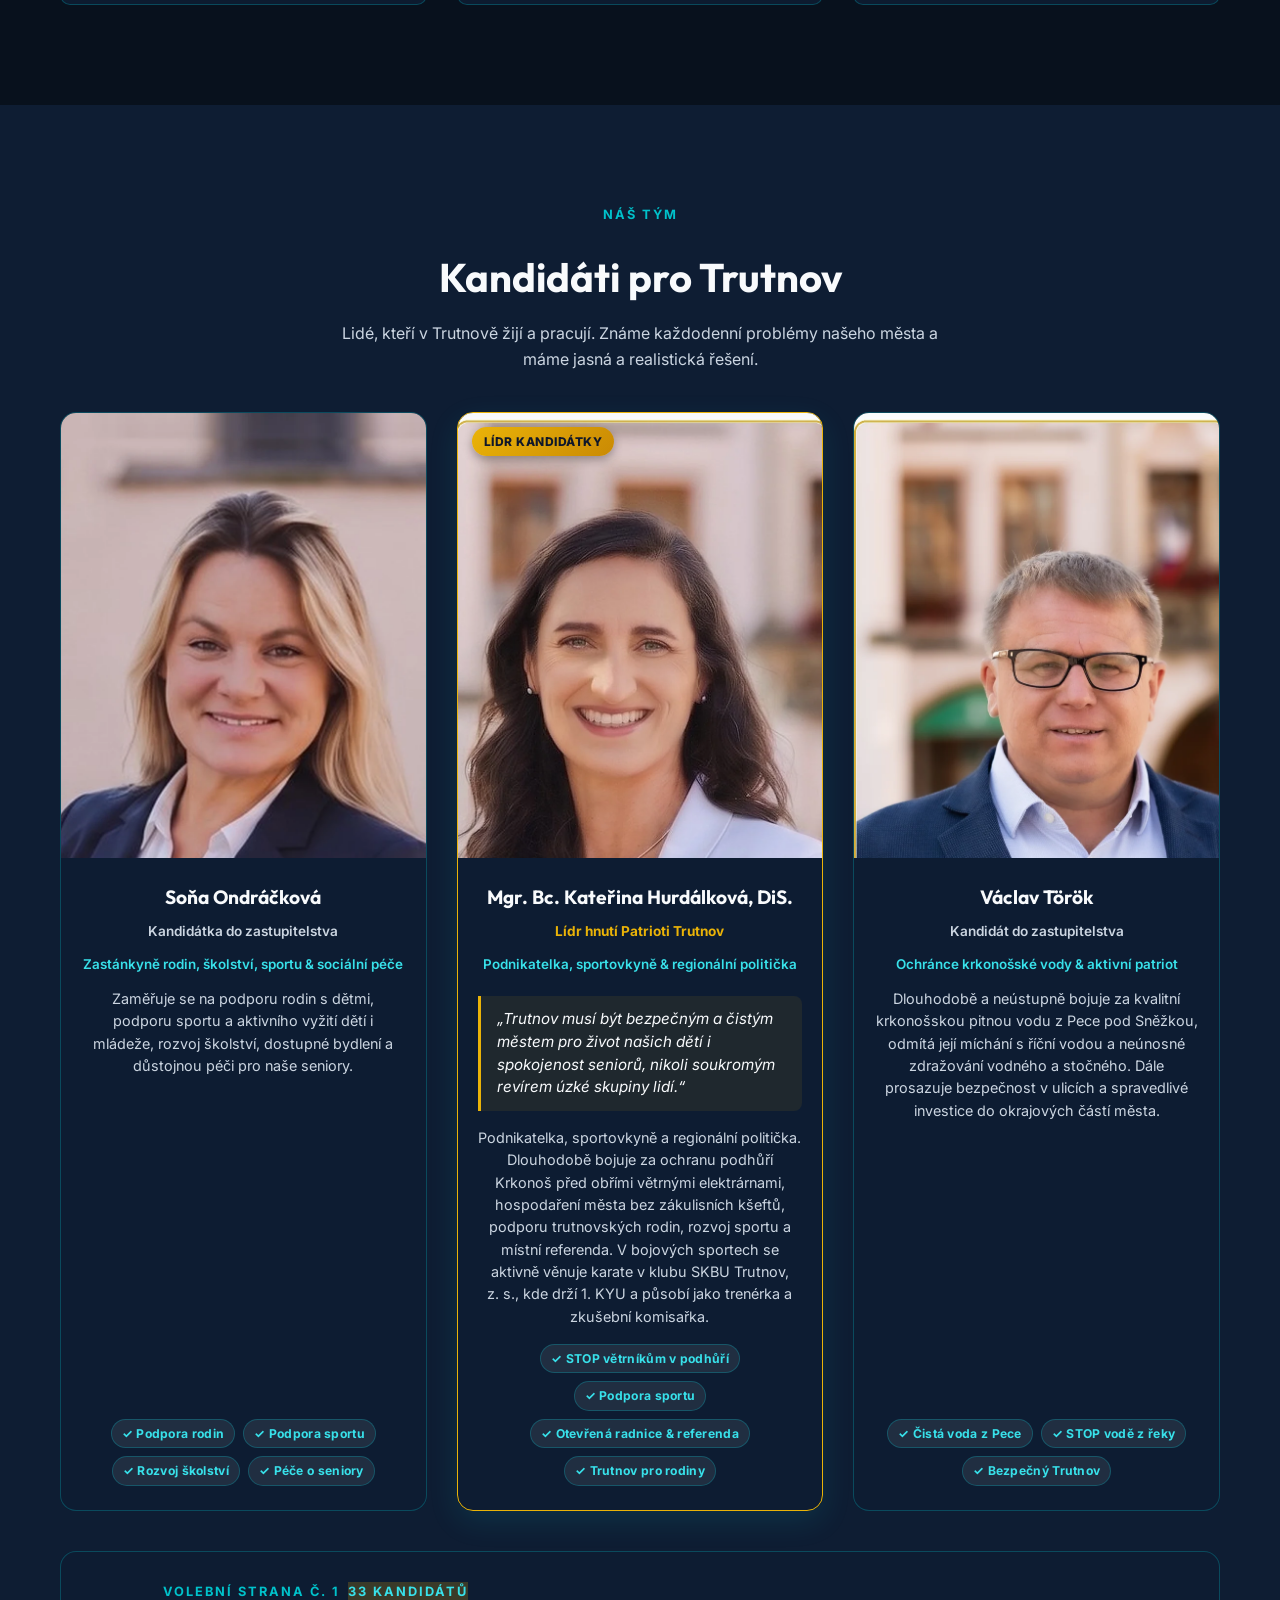
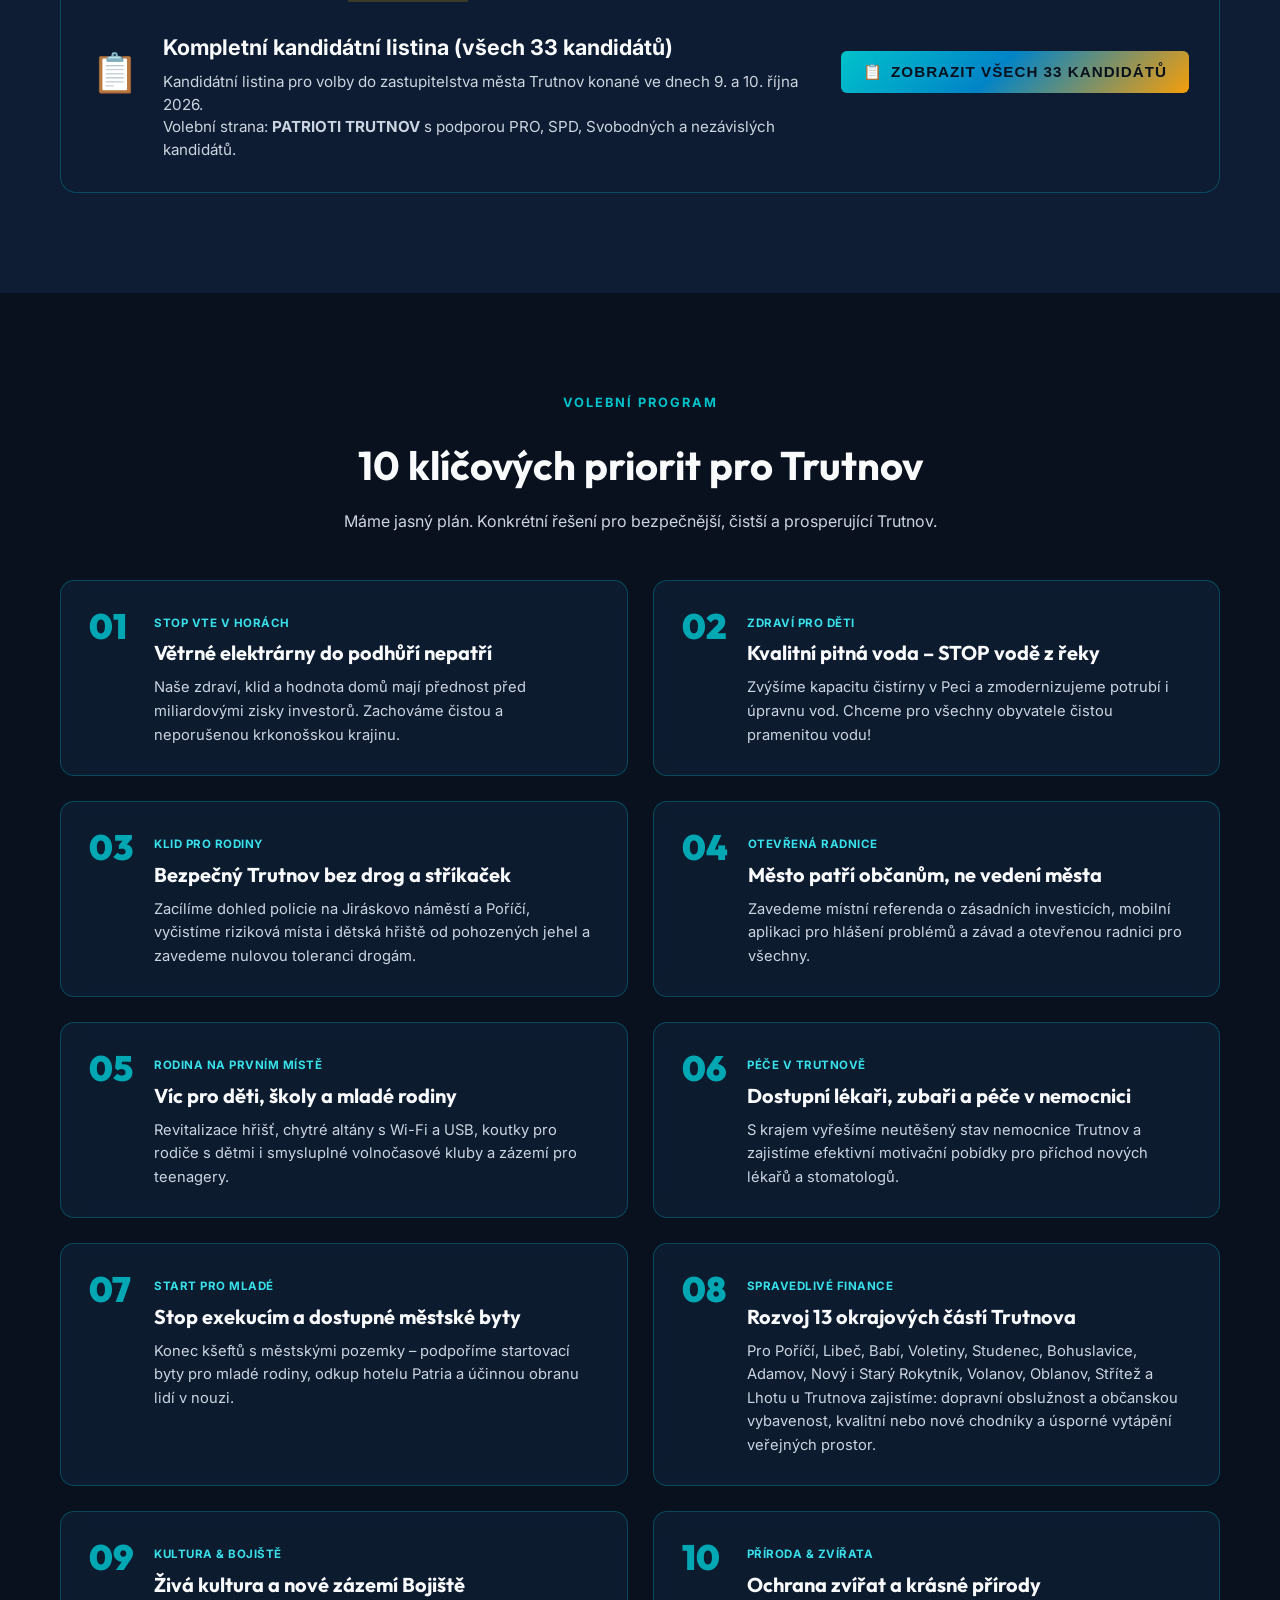
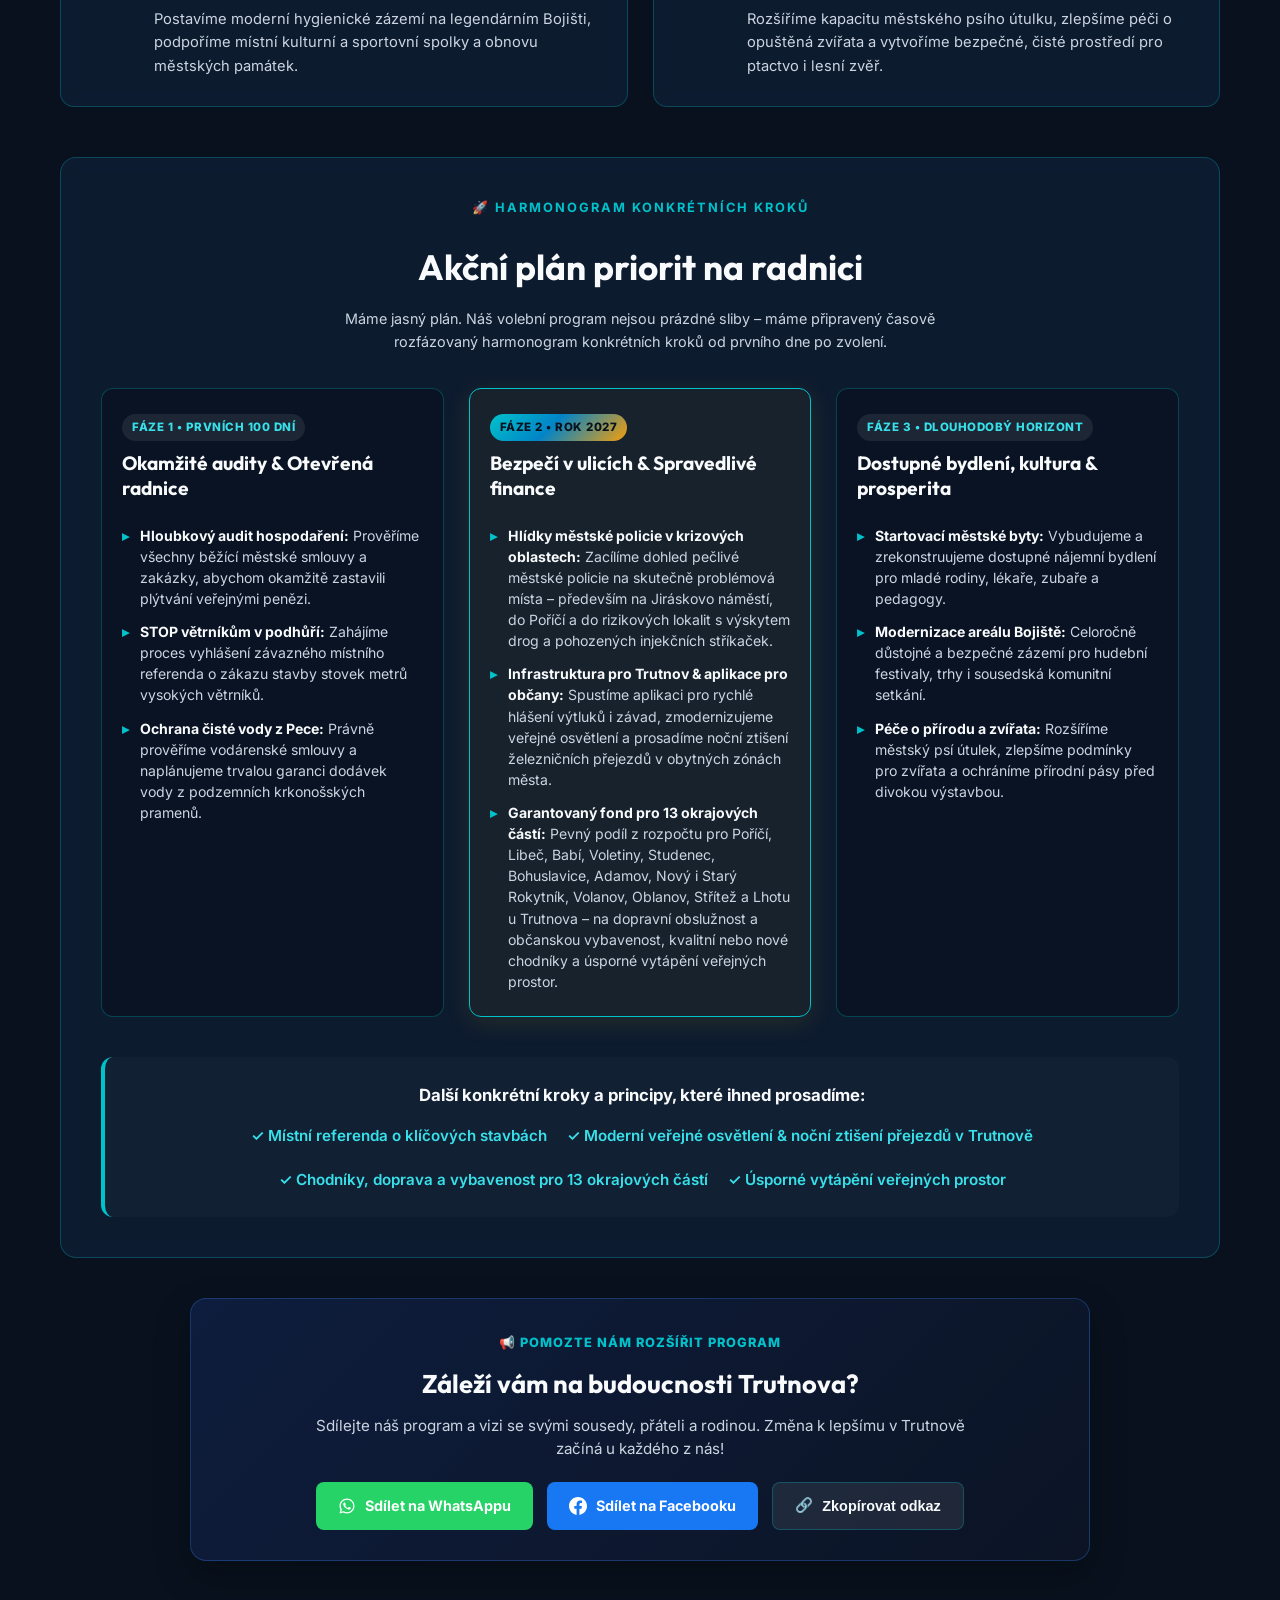
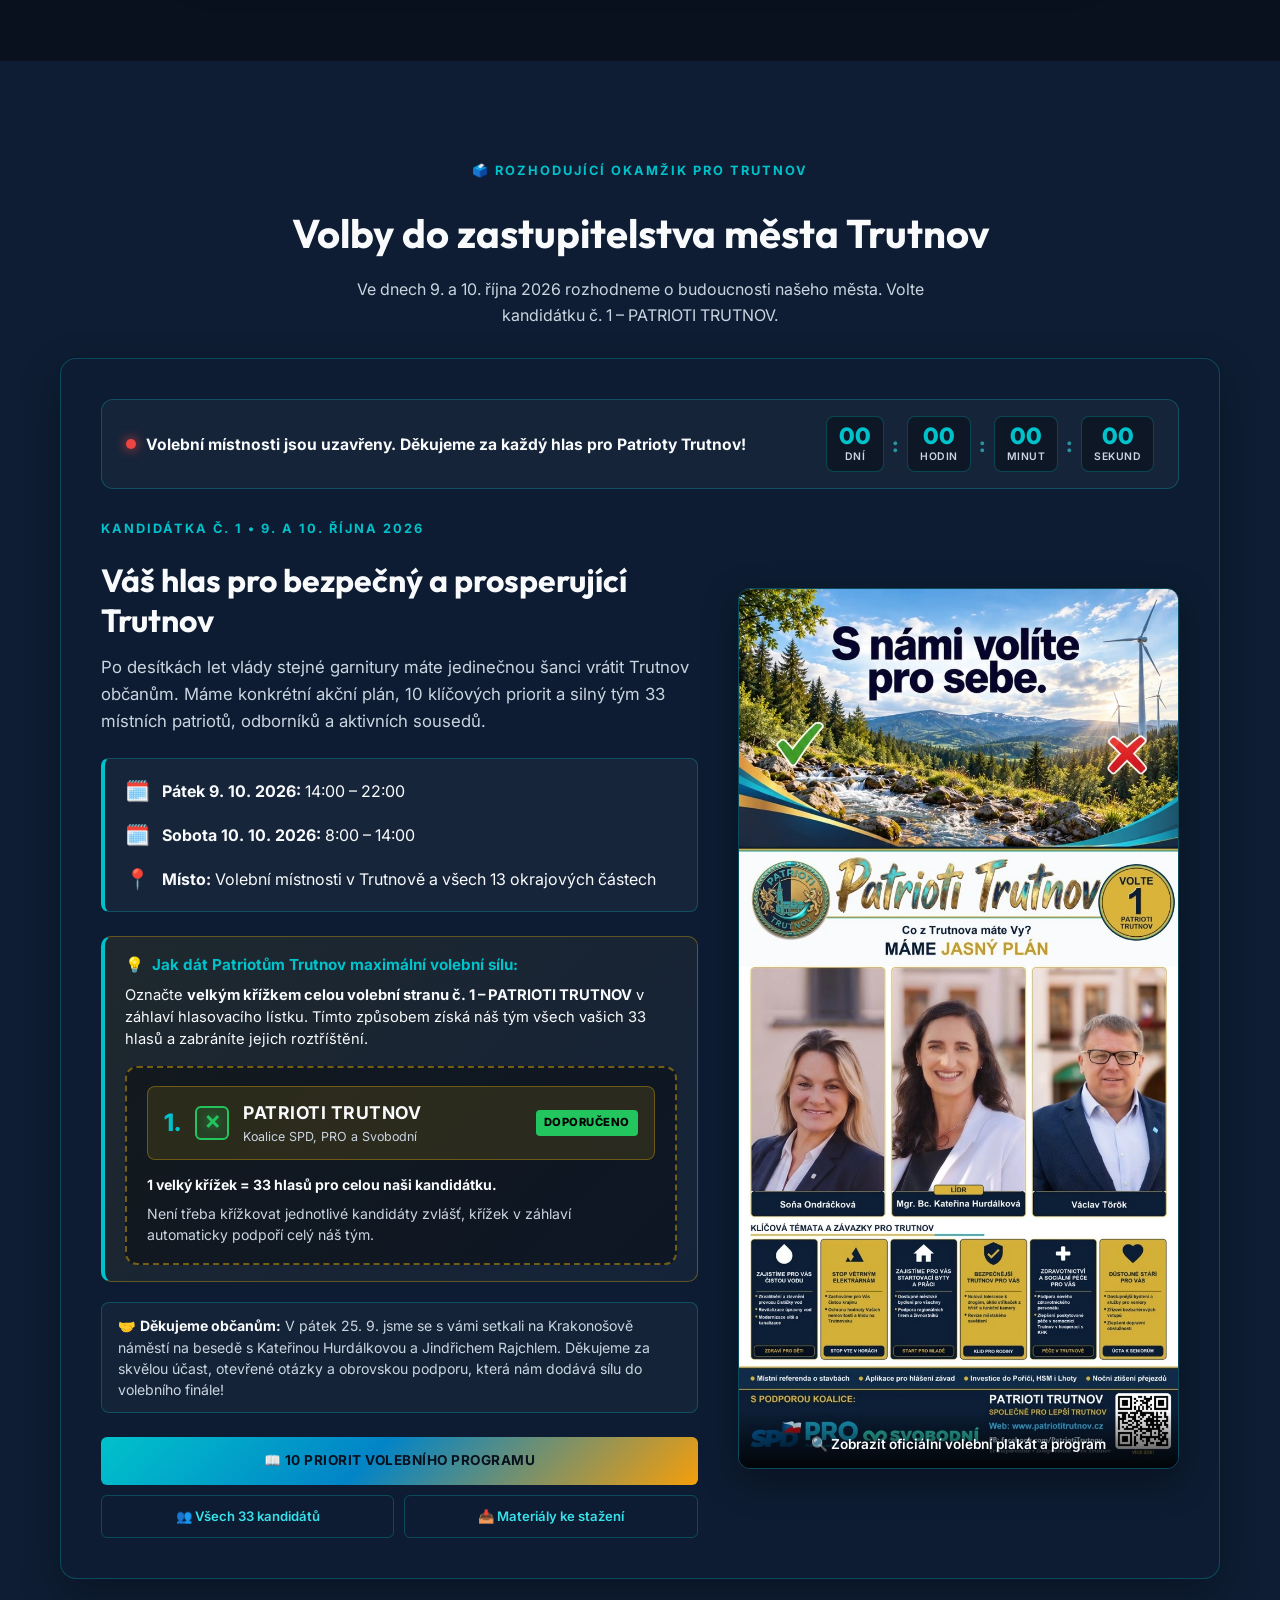
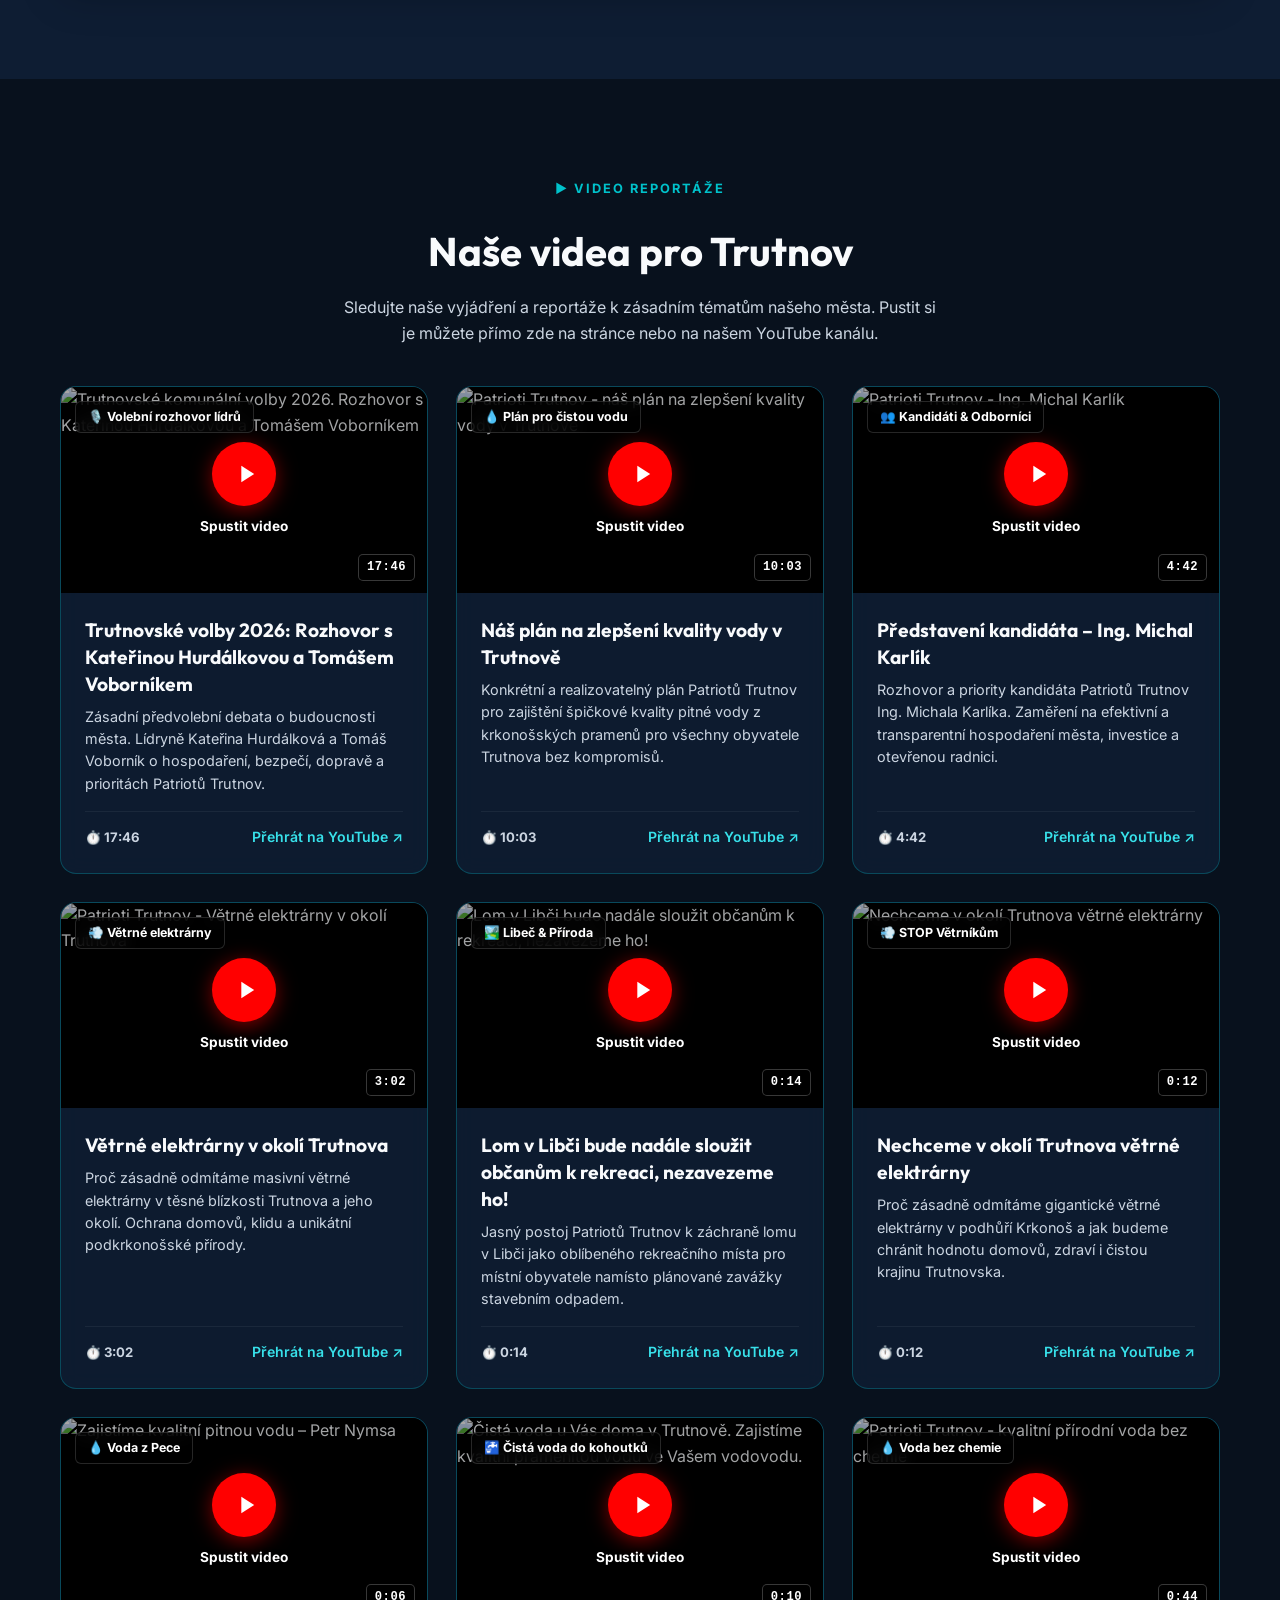
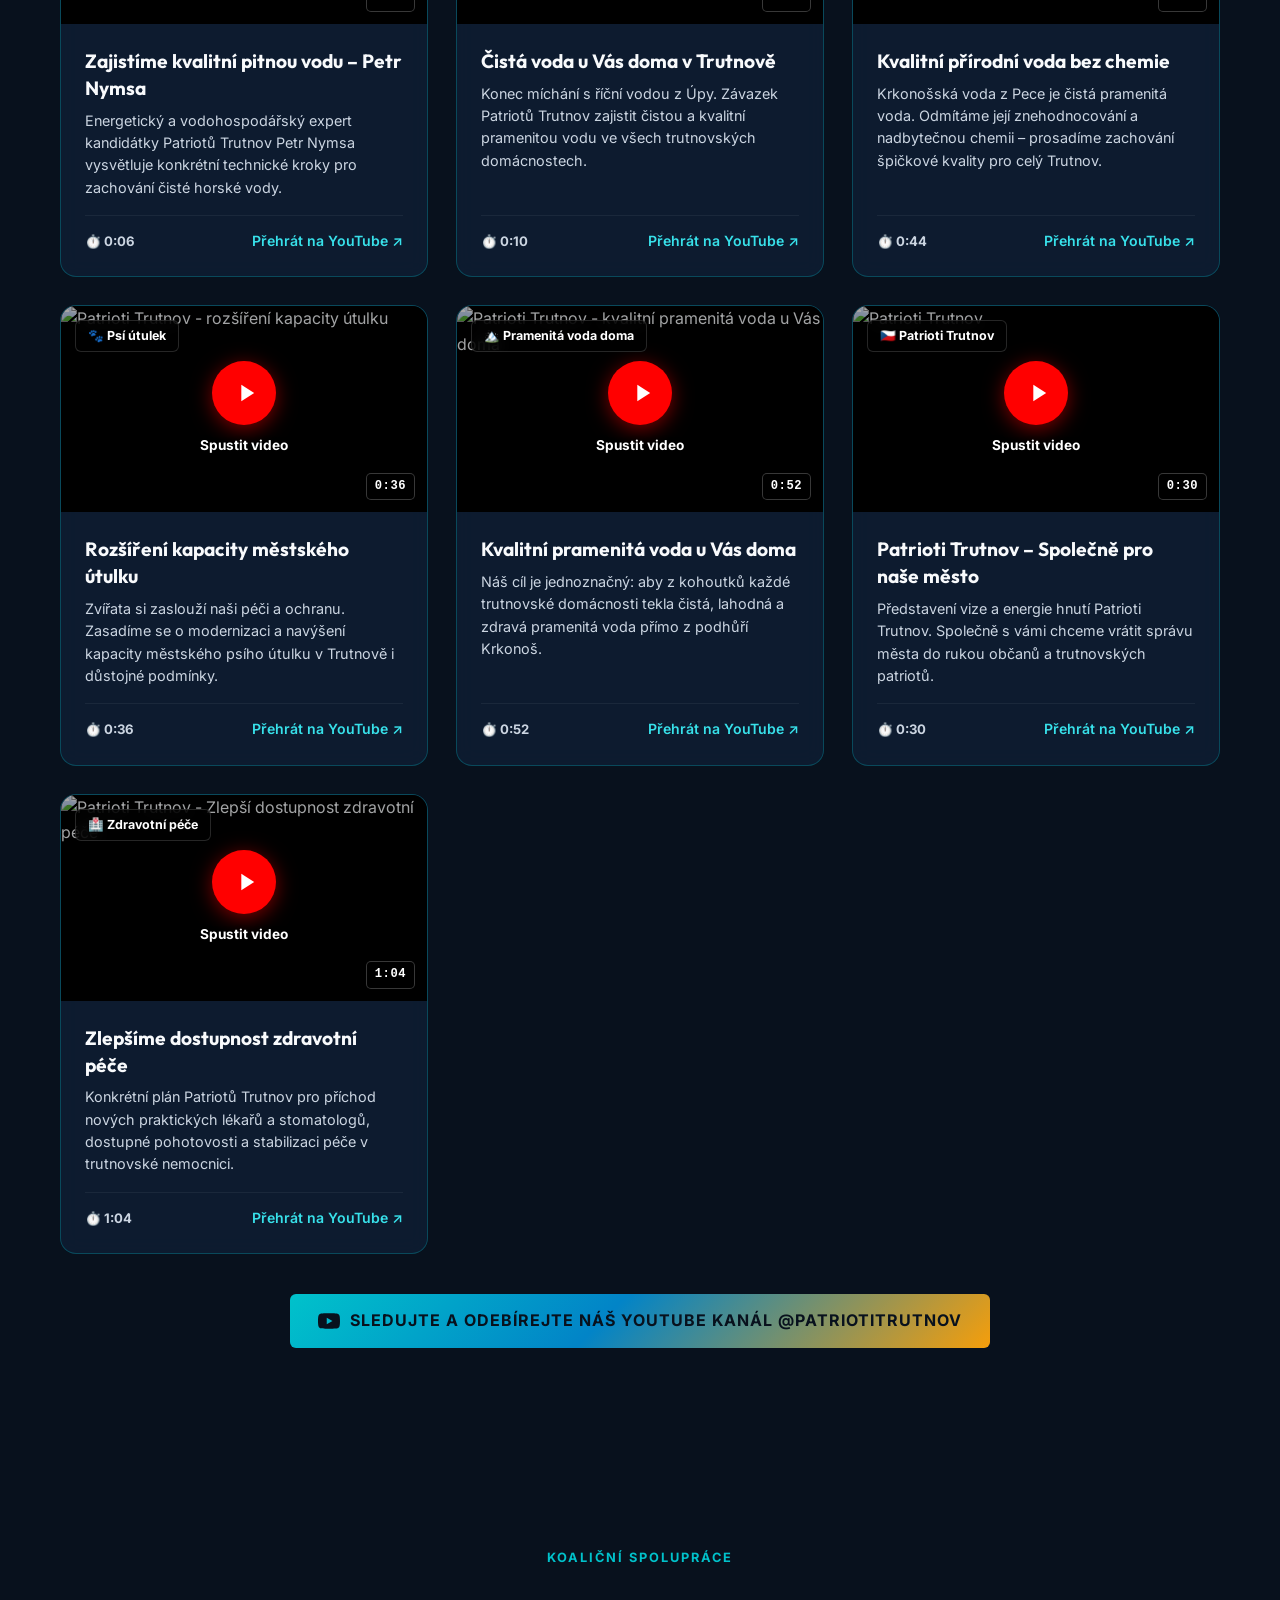
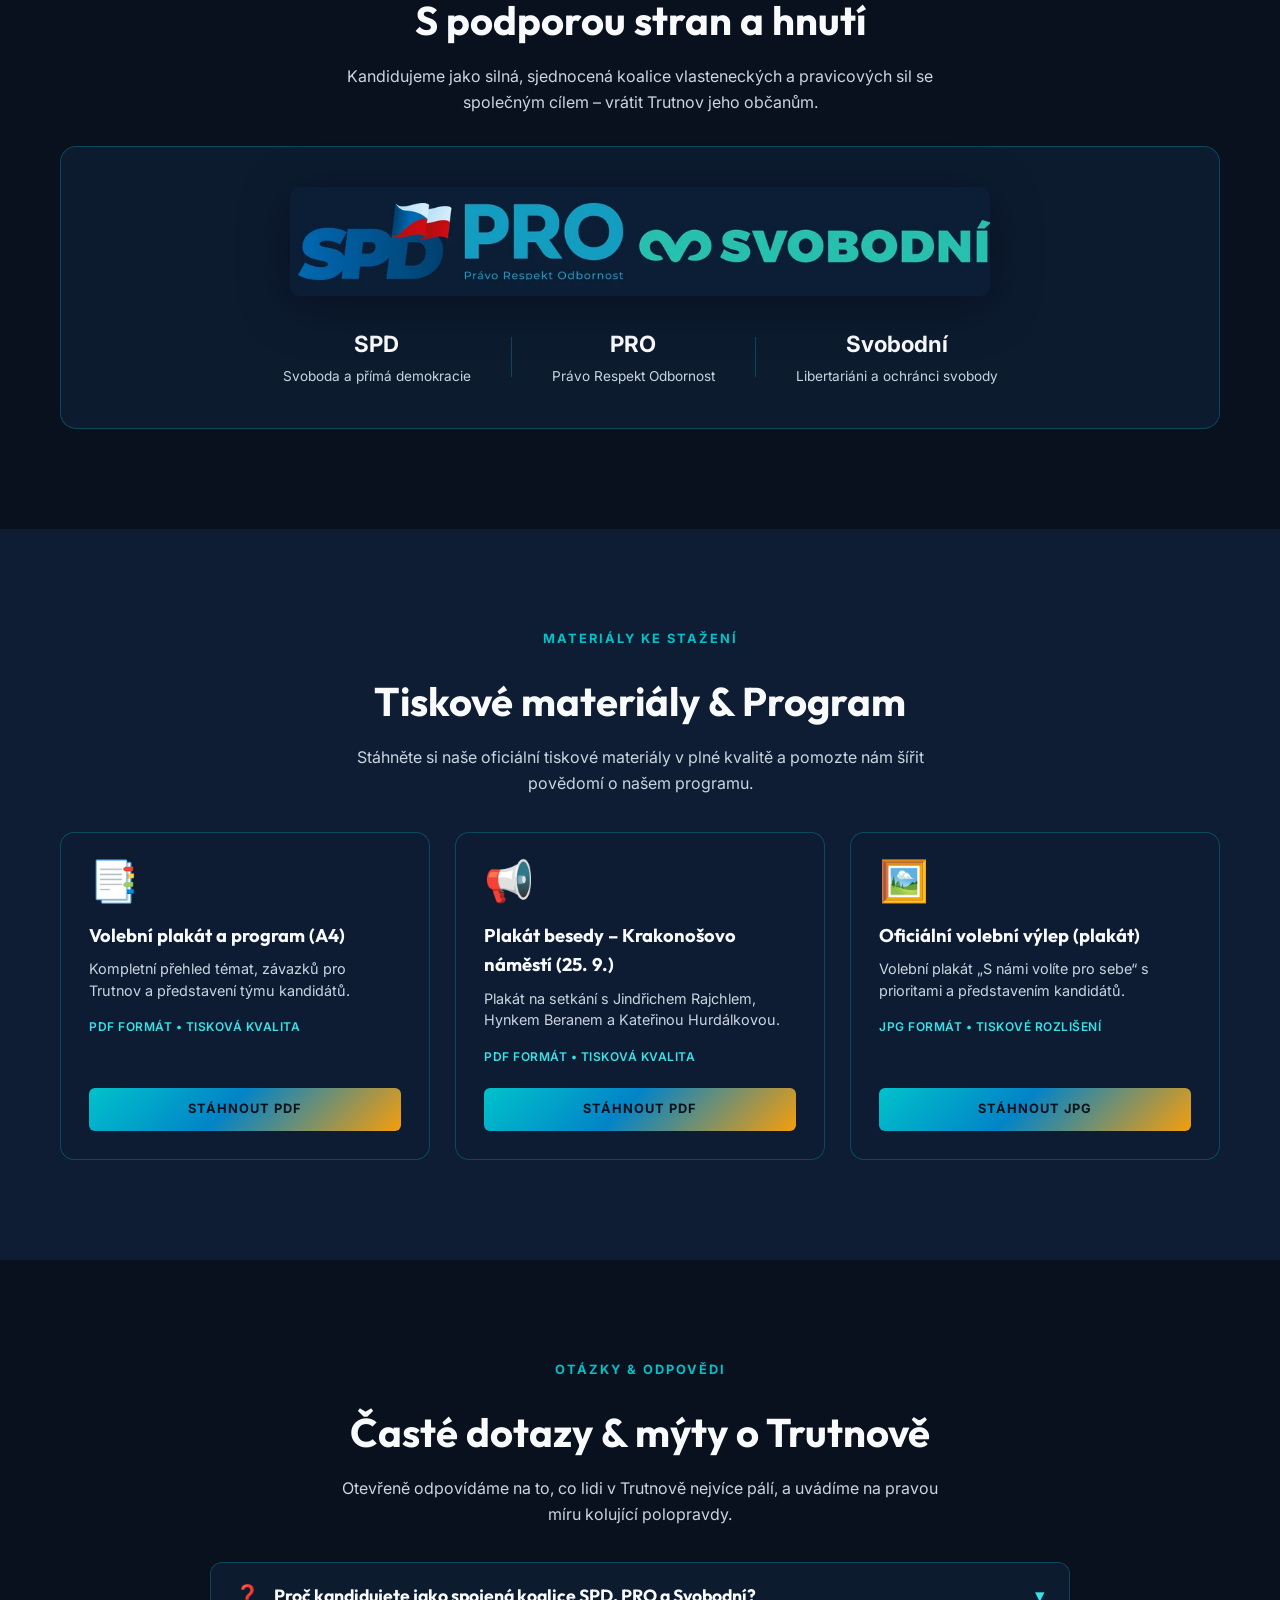
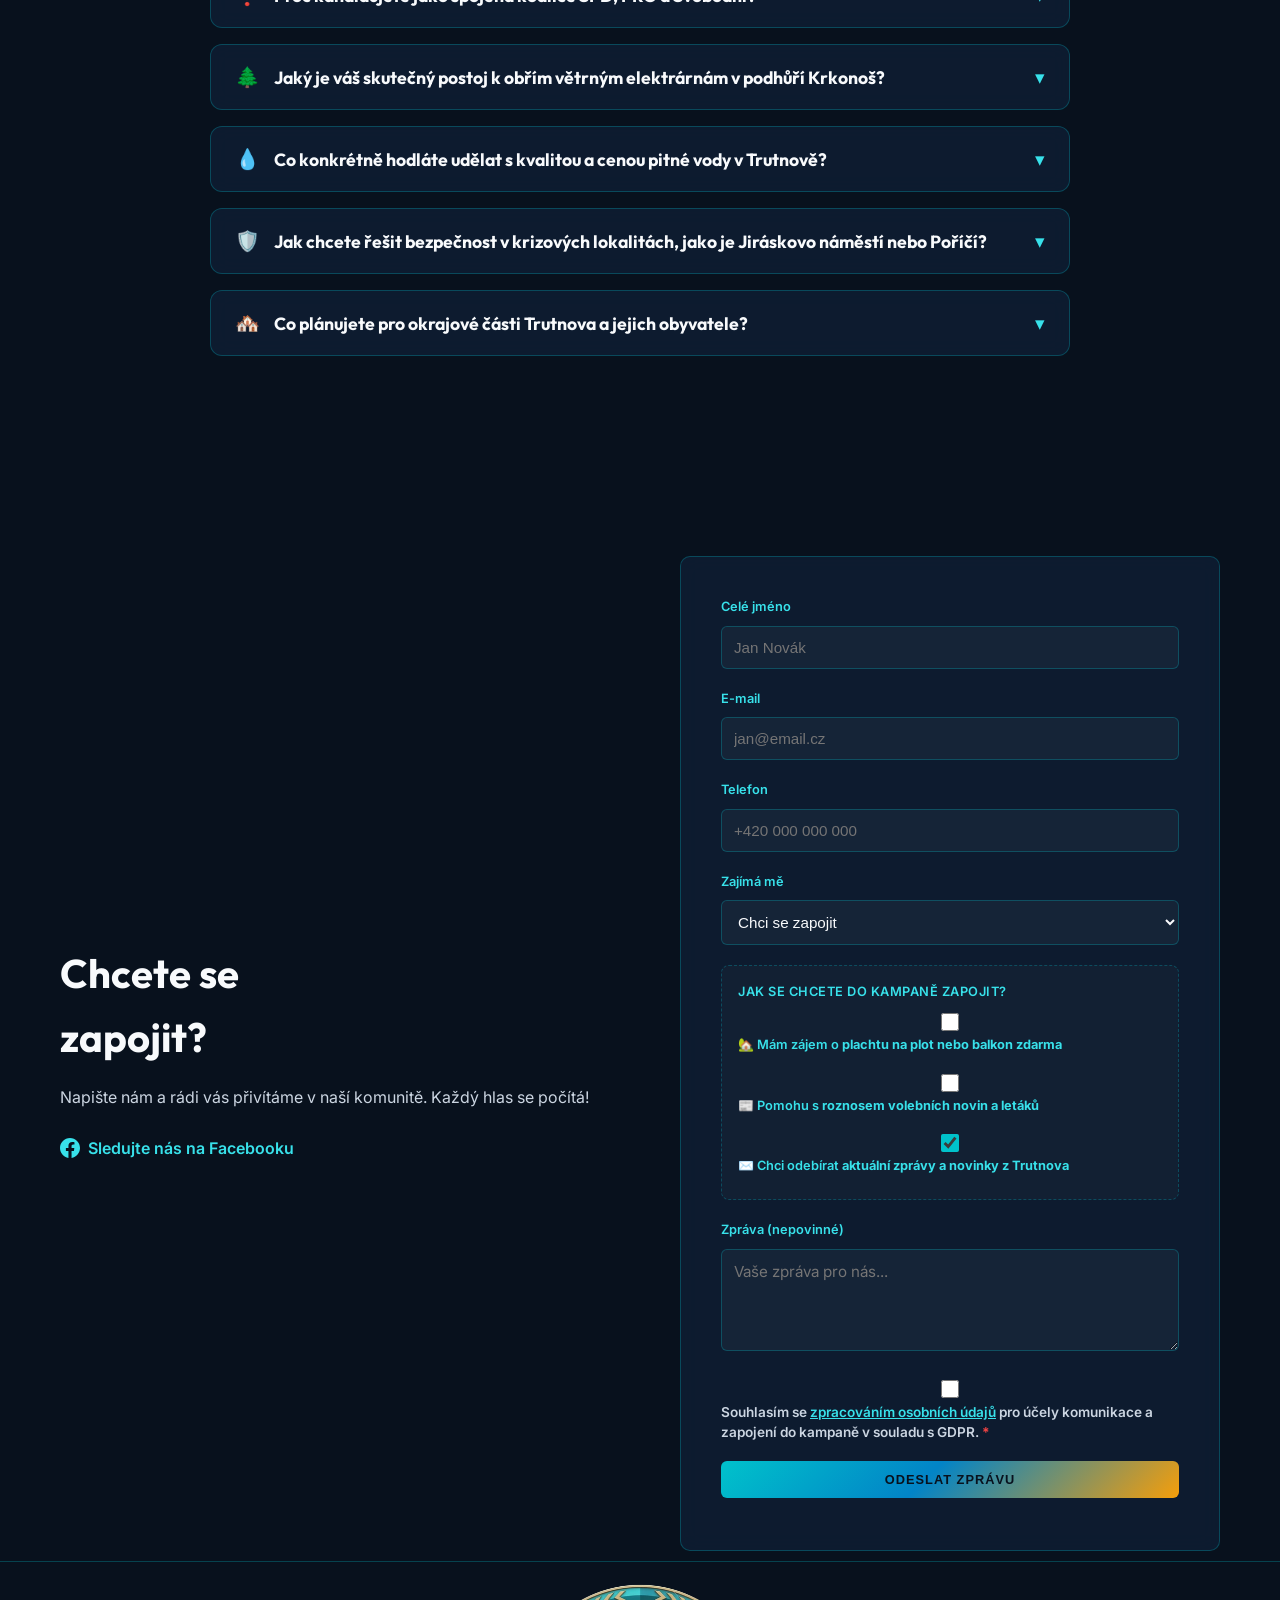
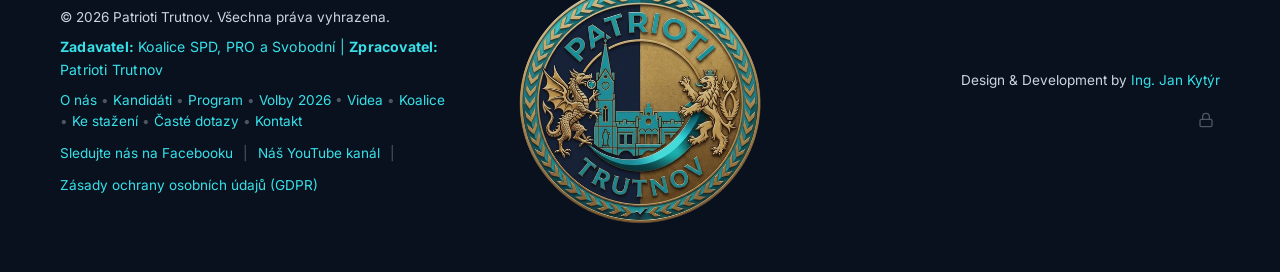
==== commit 2d42a7a7: "Presunout volebni rozhovor na 1. misto ve videich a doplnit delku trvani ke vsem videim" ====
--- a/wwwroot/index.html
+++ b/wwwroot/index.html
@@ -939,7 +939,115 @@
                 </div>
 
                 <div class="videos-grid">
-                    <!-- Video 1: Lom v Libči -->
+                    <!-- Video 1: Rozhovor s lídry – Kateřina Hurdálková a Tomáš Voborník -->
+                    <div class="video-card glass-card">
+                        <div class="video-thumb-wrapper" data-video-id="qMx4JMboMsM" onclick="playEmbeddedVideo(this)" title="Klikněte pro spuštění videa">
+                            <img src="https://i.ytimg.com/vi/qMx4JMboMsM/hqdefault.jpg" alt="Trutnovské komunální volby 2026. Rozhovor s Kateřinou Hurdálkovou a Tomášem Voborníkem" class="video-thumb" loading="lazy">
+                            <div class="video-play-overlay">
+                                <div class="play-button-circle">
+                                    <svg class="play-icon" viewBox="0 0 24 24" width="28" height="28" fill="currentColor">
+                                        <path d="M8 5v14l11-7z"/>
+                                    </svg>
+                                </div>
+                                <span class="play-label">Spustit video</span>
+                            </div>
+                            <span class="video-badge">🎙️ Volební rozhovor lídrů</span>
+                            <span class="video-duration">17:46</span>
+                        </div>
+                        <div class="video-info">
+                            <h3 class="video-title">Trutnovské volby 2026: Rozhovor s Kateřinou Hurdálkovou a Tomášem Voborníkem</h3>
+                            <p class="video-desc">Zásadní předvolební debata o budoucnosti města. Lídryně Kateřina Hurdálková a Tomáš Voborník o hospodaření, bezpečí, dopravě a prioritách Patriotů Trutnov.</p>
+                            <div class="video-footer">
+                                <span class="video-duration-meta">⏱️ 17:46</span>
+                                <a href="https://www.youtube.com/watch?v=qMx4JMboMsM" target="_blank" rel="noopener noreferrer" class="video-direct-link">
+                                    Přehrát na YouTube ↗
+                                </a>
+                            </div>
+                        </div>
+                    </div>
+
+                    <!-- Video 2: Náš plán na zlepšení kvality vody -->
+                    <div class="video-card glass-card">
+                        <div class="video-thumb-wrapper" data-video-id="pgM4JCVGm0g" onclick="playEmbeddedVideo(this)" title="Klikněte pro spuštění videa">
+                            <img src="https://i.ytimg.com/vi/pgM4JCVGm0g/hqdefault.jpg" alt="Patrioti Trutnov - náš plán na zlepšení kvality vody v Trutnově" class="video-thumb" loading="lazy">
+                            <div class="video-play-overlay">
+                                <div class="play-button-circle">
+                                    <svg class="play-icon" viewBox="0 0 24 24" width="28" height="28" fill="currentColor">
+                                        <path d="M8 5v14l11-7z"/>
+                                    </svg>
+                                </div>
+                                <span class="play-label">Spustit video</span>
+                            </div>
+                            <span class="video-badge">💧 Plán pro čistou vodu</span>
+                            <span class="video-duration">10:03</span>
+                        </div>
+                        <div class="video-info">
+                            <h3 class="video-title">Náš plán na zlepšení kvality vody v Trutnově</h3>
+                            <p class="video-desc">Konkrétní a realizovatelný plán Patriotů Trutnov pro zajištění špičkové kvality pitné vody z krkonošských pramenů pro všechny obyvatele Trutnova bez kompromisů.</p>
+                            <div class="video-footer">
+                                <span class="video-duration-meta">⏱️ 10:03</span>
+                                <a href="https://www.youtube.com/watch?v=pgM4JCVGm0g" target="_blank" rel="noopener noreferrer" class="video-direct-link">
+                                    Přehrát na YouTube ↗
+                                </a>
+                            </div>
+                        </div>
+                    </div>
+
+                    <!-- Video 3: Ing. Michal Karlík -->
+                    <div class="video-card glass-card">
+                        <div class="video-thumb-wrapper" data-video-id="yr6QJOp6r6U" onclick="playEmbeddedVideo(this)" title="Klikněte pro spuštění videa">
+                            <img src="https://i.ytimg.com/vi/yr6QJOp6r6U/hqdefault.jpg" alt="Patrioti Trutnov - Ing. Michal Karlík" class="video-thumb" loading="lazy">
+                            <div class="video-play-overlay">
+                                <div class="play-button-circle">
+                                    <svg class="play-icon" viewBox="0 0 24 24" width="28" height="28" fill="currentColor">
+                                        <path d="M8 5v14l11-7z"/>
+                                    </svg>
+                                </div>
+                                <span class="play-label">Spustit video</span>
+                            </div>
+                            <span class="video-badge">👥 Kandidáti & Odborníci</span>
+                            <span class="video-duration">4:42</span>
+                        </div>
+                        <div class="video-info">
+                            <h3 class="video-title">Představení kandidáta – Ing. Michal Karlík</h3>
+                            <p class="video-desc">Rozhovor a priority kandidáta Patriotů Trutnov Ing. Michala Karlíka. Zaměření na efektivní a transparentní hospodaření města, investice a otevřenou radnici.</p>
+                            <div class="video-footer">
+                                <span class="video-duration-meta">⏱️ 4:42</span>
+                                <a href="https://www.youtube.com/watch?v=yr6QJOp6r6U" target="_blank" rel="noopener noreferrer" class="video-direct-link">
+                                    Přehrát na YouTube ↗
+                                </a>
+                            </div>
+                        </div>
+                    </div>
+
+                    <!-- Video 4: Větrné elektrárny v okolí Trutnova -->
+                    <div class="video-card glass-card">
+                        <div class="video-thumb-wrapper" data-video-id="4yda-93mkEA" onclick="playEmbeddedVideo(this)" title="Klikněte pro spuštění videa">
+                            <img src="https://i.ytimg.com/vi/4yda-93mkEA/hqdefault.jpg" alt="Patrioti Trutnov - Větrné elektrárny v okolí Trutnova" class="video-thumb" loading="lazy">
+                            <div class="video-play-overlay">
+                                <div class="play-button-circle">
+                                    <svg class="play-icon" viewBox="0 0 24 24" width="28" height="28" fill="currentColor">
+                                        <path d="M8 5v14l11-7z"/>
+                                    </svg>
+                                </div>
+                                <span class="play-label">Spustit video</span>
+                            </div>
+                            <span class="video-badge">💨 Větrné elektrárny</span>
+                            <span class="video-duration">3:02</span>
+                        </div>
+                        <div class="video-info">
+                            <h3 class="video-title">Větrné elektrárny v okolí Trutnova</h3>
+                            <p class="video-desc">Proč zásadně odmítáme masivní větrné elektrárny v těsné blízkosti Trutnova a jeho okolí. Ochrana domovů, klidu a unikátní podkrkonošské přírody.</p>
+                            <div class="video-footer">
+                                <span class="video-duration-meta">⏱️ 3:02</span>
+                                <a href="https://www.youtube.com/watch?v=4yda-93mkEA" target="_blank" rel="noopener noreferrer" class="video-direct-link">
+                                    Přehrát na YouTube ↗
+                                </a>
+                            </div>
+                        </div>
+                    </div>
+
+                    <!-- Video 5: Lom v Libči -->
                     <div class="video-card glass-card">
                         <div class="video-thumb-wrapper" data-video-id="C77RUGTfvwk" onclick="playEmbeddedVideo(this)" title="Klikněte pro spuštění videa">
                             <img src="https://i.ytimg.com/vi/C77RUGTfvwk/hqdefault.jpg" alt="Lom v Libči bude nadále sloužit občanům k rekreaci, nezavezeme ho!" class="video-thumb" loading="lazy">
@@ -952,11 +1060,13 @@
                                 <span class="play-label">Spustit video</span>
                             </div>
                             <span class="video-badge">🏞️ Libeč & Příroda</span>
+                            <span class="video-duration">0:14</span>
                         </div>
                         <div class="video-info">
                             <h3 class="video-title">Lom v Libči bude nadále sloužit občanům k rekreaci, nezavezeme ho!</h3>
                             <p class="video-desc">Jasný postoj Patriotů Trutnov k záchraně lomu v Libči jako oblíbeného rekreačního místa pro místní obyvatele namísto plánované zavážky stavebním odpadem.</p>
                             <div class="video-footer">
+                                <span class="video-duration-meta">⏱️ 0:14</span>
                                 <a href="https://www.youtube.com/watch?v=C77RUGTfvwk" target="_blank" rel="noopener noreferrer" class="video-direct-link">
                                     Přehrát na YouTube ↗
                                 </a>
@@ -964,7 +1074,7 @@
                         </div>
                     </div>
 
-                    <!-- Video 2: STOP Větrníkům -->
+                    <!-- Video 6: STOP Větrníkům -->
                     <div class="video-card glass-card">
                         <div class="video-thumb-wrapper" data-video-id="pOv4IgtcRFI" onclick="playEmbeddedVideo(this)" title="Klikněte pro spuštění videa">
                             <img src="https://i.ytimg.com/vi/pOv4IgtcRFI/hqdefault.jpg" alt="Nechceme v okolí Trutnova větrné elektrárny" class="video-thumb" loading="lazy">
@@ -977,11 +1087,13 @@
                                 <span class="play-label">Spustit video</span>
                             </div>
                             <span class="video-badge">💨 STOP Větrníkům</span>
+                            <span class="video-duration">0:12</span>
                         </div>
                         <div class="video-info">
                             <h3 class="video-title">Nechceme v okolí Trutnova větrné elektrárny</h3>
                             <p class="video-desc">Proč zásadně odmítáme gigantické větrné elektrárny v podhůří Krkonoš a jak budeme chránit hodnotu domovů, zdraví i čistou krajinu Trutnovska.</p>
                             <div class="video-footer">
+                                <span class="video-duration-meta">⏱️ 0:12</span>
                                 <a href="https://www.youtube.com/watch?v=pOv4IgtcRFI" target="_blank" rel="noopener noreferrer" class="video-direct-link">
                                     Přehrát na YouTube ↗
                                 </a>
@@ -989,7 +1101,7 @@
                         </div>
                     </div>
 
-                    <!-- Video 3: Kvalitní pitná voda - Petr Nymsa -->
+                    <!-- Video 7: Kvalitní pitná voda - Petr Nymsa -->
                     <div class="video-card glass-card">
                         <div class="video-thumb-wrapper" data-video-id="lARodbHTQcI" onclick="playEmbeddedVideo(this)" title="Klikněte pro spuštění videa">
                             <img src="https://i.ytimg.com/vi/lARodbHTQcI/hqdefault.jpg" alt="Zajistíme kvalitní pitnou vodu – Petr Nymsa" class="video-thumb" loading="lazy">
@@ -1002,11 +1114,13 @@
                                 <span class="play-label">Spustit video</span>
                             </div>
                             <span class="video-badge">💧 Voda z Pece</span>
+                            <span class="video-duration">0:06</span>
                         </div>
                         <div class="video-info">
                             <h3 class="video-title">Zajistíme kvalitní pitnou vodu – Petr Nymsa</h3>
                             <p class="video-desc">Energetický a vodohospodářský expert kandidátky Patriotů Trutnov Petr Nymsa vysvětluje konkrétní technické kroky pro zachování čisté horské vody.</p>
                             <div class="video-footer">
+                                <span class="video-duration-meta">⏱️ 0:06</span>
                                 <a href="https://www.youtube.com/watch?v=lARodbHTQcI" target="_blank" rel="noopener noreferrer" class="video-direct-link">
                                     Přehrát na YouTube ↗
                                 </a>
@@ -1014,7 +1128,7 @@
                         </div>
                     </div>
 
-                    <!-- Video 4: Čistá voda u Vás doma -->
+                    <!-- Video 8: Čistá voda u Vás doma -->
                     <div class="video-card glass-card">
                         <div class="video-thumb-wrapper" data-video-id="DQTOGJrSWz8" onclick="playEmbeddedVideo(this)" title="Klikněte pro spuštění videa">
                             <img src="https://i.ytimg.com/vi/DQTOGJrSWz8/hqdefault.jpg" alt="Čistá voda u Vás doma v Trutnově. Zajistíme kvalitní pramenitou vodu ve Vašem vodovodu." class="video-thumb" loading="lazy">
@@ -1027,11 +1141,13 @@
                                 <span class="play-label">Spustit video</span>
                             </div>
                             <span class="video-badge">🚰 Čistá voda do kohoutků</span>
+                            <span class="video-duration">0:10</span>
                         </div>
                         <div class="video-info">
                             <h3 class="video-title">Čistá voda u Vás doma v Trutnově</h3>
                             <p class="video-desc">Konec míchání s říční vodou z Úpy. Závazek Patriotů Trutnov zajistit čistou a kvalitní pramenitou vodu ve všech trutnovských domácnostech.</p>
                             <div class="video-footer">
+                                <span class="video-duration-meta">⏱️ 0:10</span>
                                 <a href="https://www.youtube.com/watch?v=DQTOGJrSWz8" target="_blank" rel="noopener noreferrer" class="video-direct-link">
                                     Přehrát na YouTube ↗
                                 </a>
@@ -1039,7 +1155,7 @@
                         </div>
                     </div>
 
-                    <!-- Video 5: Přírodní voda bez chemie -->
+                    <!-- Video 9: Přírodní voda bez chemie -->
                     <div class="video-card glass-card">
                         <div class="video-thumb-wrapper" data-video-id="8_GOZQJ0Wjw" onclick="playEmbeddedVideo(this)" title="Klikněte pro spuštění videa">
                             <img src="https://i.ytimg.com/vi/8_GOZQJ0Wjw/hqdefault.jpg" alt="Patrioti Trutnov - kvalitní přírodní voda bez chemie" class="video-thumb" loading="lazy">
@@ -1052,11 +1168,13 @@
                                 <span class="play-label">Spustit video</span>
                             </div>
                             <span class="video-badge">💧 Voda bez chemie</span>
+                            <span class="video-duration">0:44</span>
                         </div>
                         <div class="video-info">
                             <h3 class="video-title">Kvalitní přírodní voda bez chemie</h3>
                             <p class="video-desc">Krkonošská voda z Pece je čistá pramenitá voda. Odmítáme její znehodnocování a nadbytečnou chemii – prosadíme zachování špičkové kvality pro celý Trutnov.</p>
                             <div class="video-footer">
+                                <span class="video-duration-meta">⏱️ 0:44</span>
                                 <a href="https://www.youtube.com/shorts/8_GOZQJ0Wjw" target="_blank" rel="noopener noreferrer" class="video-direct-link">
                                     Přehrát na YouTube ↗
                                 </a>
@@ -1064,7 +1182,7 @@
                         </div>
                     </div>
 
-                    <!-- Video 6: Rozšíření kapacity útulku -->
+                    <!-- Video 10: Rozšíření kapacity útulku -->
                     <div class="video-card glass-card">
                         <div class="video-thumb-wrapper" data-video-id="-639nWhf5y0" onclick="playEmbeddedVideo(this)" title="Klikněte pro spuštění videa">
                             <img src="https://i.ytimg.com/vi/-639nWhf5y0/hqdefault.jpg" alt="Patrioti Trutnov - rozšíření kapacity útulku" class="video-thumb" loading="lazy">
@@ -1077,11 +1195,13 @@
                                 <span class="play-label">Spustit video</span>
                             </div>
                             <span class="video-badge">🐾 Psí útulek</span>
+                            <span class="video-duration">0:36</span>
                         </div>
                         <div class="video-info">
                             <h3 class="video-title">Rozšíření kapacity městského útulku</h3>
                             <p class="video-desc">Zvířata si zaslouží naši péči a ochranu. Zasadíme se o modernizaci a navýšení kapacity městského psího útulku v Trutnově i důstojné podmínky.</p>
                             <div class="video-footer">
+                                <span class="video-duration-meta">⏱️ 0:36</span>
                                 <a href="https://www.youtube.com/shorts/-639nWhf5y0" target="_blank" rel="noopener noreferrer" class="video-direct-link">
                                     Přehrát na YouTube ↗
                                 </a>
@@ -1089,7 +1209,7 @@
                         </div>
                     </div>
 
-                    <!-- Video 7: Kvalitní pramenitá voda u Vás doma -->
+                    <!-- Video 11: Kvalitní pramenitá voda u Vás doma -->
                     <div class="video-card glass-card">
                         <div class="video-thumb-wrapper" data-video-id="H1XBugJ5mQY" onclick="playEmbeddedVideo(this)" title="Klikněte pro spuštění videa">
                             <img src="https://i.ytimg.com/vi/H1XBugJ5mQY/hqdefault.jpg" alt="Patrioti Trutnov - kvalitní pramenitá voda u Vás doma" class="video-thumb" loading="lazy">
@@ -1102,11 +1222,13 @@
                                 <span class="play-label">Spustit video</span>
                             </div>
                             <span class="video-badge">🏔️ Pramenitá voda doma</span>
+                            <span class="video-duration">0:52</span>
                         </div>
                         <div class="video-info">
                             <h3 class="video-title">Kvalitní pramenitá voda u Vás doma</h3>
                             <p class="video-desc">Náš cíl je jednoznačný: aby z kohoutků každé trutnovské domácnosti tekla čistá, lahodná a zdravá pramenitá voda přímo z podhůří Krkonoš.</p>
                             <div class="video-footer">
+                                <span class="video-duration-meta">⏱️ 0:52</span>
                                 <a href="https://www.youtube.com/shorts/H1XBugJ5mQY" target="_blank" rel="noopener noreferrer" class="video-direct-link">
                                     Přehrát na YouTube ↗
                                 </a>
@@ -1114,7 +1236,7 @@
                         </div>
                     </div>
 
-                    <!-- Video 8: Patrioti Trutnov -->
+                    <!-- Video 12: Patrioti Trutnov -->
                     <div class="video-card glass-card">
                         <div class="video-thumb-wrapper" data-video-id="iETL_CiNwgA" onclick="playEmbeddedVideo(this)" title="Klikněte pro spuštění videa">
                             <img src="https://i.ytimg.com/vi/iETL_CiNwgA/hqdefault.jpg" alt="Patrioti Trutnov" class="video-thumb" loading="lazy">
@@ -1127,11 +1249,13 @@
                                 <span class="play-label">Spustit video</span>
                             </div>
                             <span class="video-badge">🇨🇿 Patrioti Trutnov</span>
+                            <span class="video-duration">0:30</span>
                         </div>
                         <div class="video-info">
                             <h3 class="video-title">Patrioti Trutnov – Společně pro naše město</h3>
                             <p class="video-desc">Představení vize a energie hnutí Patrioti Trutnov. Společně s vámi chceme vrátit správu města do rukou občanů a trutnovských patriotů.</p>
                             <div class="video-footer">
+                                <span class="video-duration-meta">⏱️ 0:30</span>
                                 <a href="https://www.youtube.com/shorts/iETL_CiNwgA" target="_blank" rel="noopener noreferrer" class="video-direct-link">
                                     Přehrát na YouTube ↗
                                 </a>
@@ -1139,57 +1263,7 @@
                         </div>
                     </div>
 
-                    <!-- Video 9: Větrné elektrárny v okolí Trutnova -->
-                    <div class="video-card glass-card">
-                        <div class="video-thumb-wrapper" data-video-id="4yda-93mkEA" onclick="playEmbeddedVideo(this)" title="Klikněte pro spuštění videa">
-                            <img src="https://i.ytimg.com/vi/4yda-93mkEA/hqdefault.jpg" alt="Patrioti Trutnov - Větrné elektrárny v okolí Trutnova" class="video-thumb" loading="lazy">
-                            <div class="video-play-overlay">
-                                <div class="play-button-circle">
-                                    <svg class="play-icon" viewBox="0 0 24 24" width="28" height="28" fill="currentColor">
-                                        <path d="M8 5v14l11-7z"/>
-                                    </svg>
-                                </div>
-                                <span class="play-label">Spustit video</span>
-                            </div>
-                            <span class="video-badge">💨 Větrné elektrárny</span>
-                        </div>
-                        <div class="video-info">
-                            <h3 class="video-title">Větrné elektrárny v okolí Trutnova</h3>
-                            <p class="video-desc">Proč zásadně odmítáme masivní větrné elektrárny v těsné blízkosti Trutnova a jeho okolí. Ochrana domovů, klidu a unikátní podkrkonošské přírody.</p>
-                            <div class="video-footer">
-                                <a href="https://www.youtube.com/watch?v=4yda-93mkEA" target="_blank" rel="noopener noreferrer" class="video-direct-link">
-                                    Přehrát na YouTube ↗
-                                </a>
-                            </div>
-                        </div>
-                    </div>
-
-                    <!-- Video 10: Ing. Michal Karlík -->
-                    <div class="video-card glass-card">
-                        <div class="video-thumb-wrapper" data-video-id="yr6QJOp6r6U" onclick="playEmbeddedVideo(this)" title="Klikněte pro spuštění videa">
-                            <img src="https://i.ytimg.com/vi/yr6QJOp6r6U/hqdefault.jpg" alt="Patrioti Trutnov - Ing. Michal Karlík" class="video-thumb" loading="lazy">
-                            <div class="video-play-overlay">
-                                <div class="play-button-circle">
-                                    <svg class="play-icon" viewBox="0 0 24 24" width="28" height="28" fill="currentColor">
-                                        <path d="M8 5v14l11-7z"/>
-                                    </svg>
-                                </div>
-                                <span class="play-label">Spustit video</span>
-                            </div>
-                            <span class="video-badge">👥 Kandidáti & Odborníci</span>
-                        </div>
-                        <div class="video-info">
-                            <h3 class="video-title">Představení kandidáta – Ing. Michal Karlík</h3>
-                            <p class="video-desc">Rozhovor a priority kandidáta Patriotů Trutnov Ing. Michala Karlíka. Zaměření na efektivní a transparentní hospodaření města, investice a otevřenou radnici.</p>
-                            <div class="video-footer">
-                                <a href="https://www.youtube.com/watch?v=yr6QJOp6r6U" target="_blank" rel="noopener noreferrer" class="video-direct-link">
-                                    Přehrát na YouTube ↗
-                                </a>
-                            </div>
-                        </div>
-                    </div>
-
-                    <!-- Video 11: Zlepší dostupnost zdravotní péče -->
+                    <!-- Video 13: Zlepší dostupnost zdravotní péče -->
                     <div class="video-card glass-card">
                         <div class="video-thumb-wrapper" data-video-id="rWnoeii9R18" onclick="playEmbeddedVideo(this)" title="Klikněte pro spuštění videa">
                             <img src="https://i.ytimg.com/vi/rWnoeii9R18/hqdefault.jpg" alt="Patrioti Trutnov - Zlepší dostupnost zdravotní péče" class="video-thumb" loading="lazy">
@@ -1202,62 +1276,14 @@
                                 <span class="play-label">Spustit video</span>
                             </div>
                             <span class="video-badge">🏥 Zdravotní péče</span>
+                            <span class="video-duration">1:04</span>
                         </div>
                         <div class="video-info">
                             <h3 class="video-title">Zlepšíme dostupnost zdravotní péče</h3>
                             <p class="video-desc">Konkrétní plán Patriotů Trutnov pro příchod nových praktických lékařů a stomatologů, dostupné pohotovosti a stabilizaci péče v trutnovské nemocnici.</p>
                             <div class="video-footer">
+                                <span class="video-duration-meta">⏱️ 1:04</span>
                                 <a href="https://www.youtube.com/shorts/rWnoeii9R18" target="_blank" rel="noopener noreferrer" class="video-direct-link">
-                                    Přehrát na YouTube ↗
-                                </a>
-                            </div>
-                        </div>
-                    </div>
-
-                    <!-- Video 12: Náš plán na zlepšení kvality vody -->
-                    <div class="video-card glass-card">
-                        <div class="video-thumb-wrapper" data-video-id="pgM4JCVGm0g" onclick="playEmbeddedVideo(this)" title="Klikněte pro spuštění videa">
-                            <img src="https://i.ytimg.com/vi/pgM4JCVGm0g/hqdefault.jpg" alt="Patrioti Trutnov - náš plán na zlepšení kvality vody v Trutnově" class="video-thumb" loading="lazy">
-                            <div class="video-play-overlay">
-                                <div class="play-button-circle">
-                                    <svg class="play-icon" viewBox="0 0 24 24" width="28" height="28" fill="currentColor">
-                                        <path d="M8 5v14l11-7z"/>
-                                    </svg>
-                                </div>
-                                <span class="play-label">Spustit video</span>
-                            </div>
-                            <span class="video-badge">💧 Plán pro čistou vodu</span>
-                        </div>
-                        <div class="video-info">
-                            <h3 class="video-title">Náš plán na zlepšení kvality vody v Trutnově</h3>
-                            <p class="video-desc">Konkrétní a realizovatelný plán Patriotů Trutnov pro zajištění špičkové kvality pitné vody z krkonošských pramenů pro všechny obyvatele Trutnova bez kompromisů.</p>
-                            <div class="video-footer">
-                                <a href="https://www.youtube.com/watch?v=pgM4JCVGm0g" target="_blank" rel="noopener noreferrer" class="video-direct-link">
-                                    Přehrát na YouTube ↗
-                                </a>
-                            </div>
-                        </div>
-                    </div>
-
-                    <!-- Video 13: Rozhovor s lídry – Kateřina Hurdálková a Tomáš Voborník -->
-                    <div class="video-card glass-card">
-                        <div class="video-thumb-wrapper" data-video-id="qMx4JMboMsM" onclick="playEmbeddedVideo(this)" title="Klikněte pro spuštění videa">
-                            <img src="https://i.ytimg.com/vi/qMx4JMboMsM/hqdefault.jpg" alt="Trutnovské komunální volby 2026. Rozhovor s Kateřinou Hurdálkovou a Tomášem Voborníkem" class="video-thumb" loading="lazy">
-                            <div class="video-play-overlay">
-                                <div class="play-button-circle">
-                                    <svg class="play-icon" viewBox="0 0 24 24" width="28" height="28" fill="currentColor">
-                                        <path d="M8 5v14l11-7z"/>
-                                    </svg>
-                                </div>
-                                <span class="play-label">Spustit video</span>
-                            </div>
-                            <span class="video-badge">🎙️ Volební rozhovor</span>
-                        </div>
-                        <div class="video-info">
-                            <h3 class="video-title">Trutnovské volby 2026: Rozhovor s Kateřinou Hurdálkovou a Tomášem Voborníkem</h3>
-                            <p class="video-desc">Zásadní předvolební debata o budoucnosti města. Lídryně Kateřina Hurdálková a Tomáš Voborník o hospodaření, bezpečí, dopravě a prioritách Patriotů Trutnov.</p>
-                            <div class="video-footer">
-                                <a href="https://www.youtube.com/watch?v=qMx4JMboMsM" target="_blank" rel="noopener noreferrer" class="video-direct-link">
                                     Přehrát na YouTube ↗
                                 </a>
                             </div>
--- a/wwwroot/css/main.css
+++ b/wwwroot/css/main.css
@@ -2660,6 +2660,27 @@
     z-index: 2;
 }
 
+.video-duration {
+    position: absolute;
+    bottom: 12px;
+    right: 12px;
+    padding: 3px 8px;
+    border-radius: 5px;
+    font-size: 0.76rem;
+    font-weight: 800;
+    font-family: monospace, sans-serif;
+    background: rgba(0, 0, 0, 0.82);
+    backdrop-filter: blur(6px);
+    border: 1px solid rgba(255, 255, 255, 0.22);
+    color: #ffffff;
+    z-index: 2;
+    display: inline-flex;
+    align-items: center;
+    gap: 4px;
+    letter-spacing: 0.5px;
+    box-shadow: 0 2px 8px rgba(0, 0, 0, 0.4);
+}
+
 .video-iframe {
     position: absolute;
     top: 0;
@@ -2695,10 +2716,20 @@
 .video-footer {
     display: flex;
     align-items: center;
-    justify-content: flex-end;
+    justify-content: space-between;
     margin-top: auto;
     padding-top: 14px;
     border-top: 1px solid rgba(255, 255, 255, 0.06);
+    gap: 10px;
+}
+
+.video-duration-meta {
+    font-size: 0.82rem;
+    font-weight: 700;
+    color: var(--text-secondary);
+    display: inline-flex;
+    align-items: center;
+    gap: 5px;
 }
 
 .video-direct-link {
